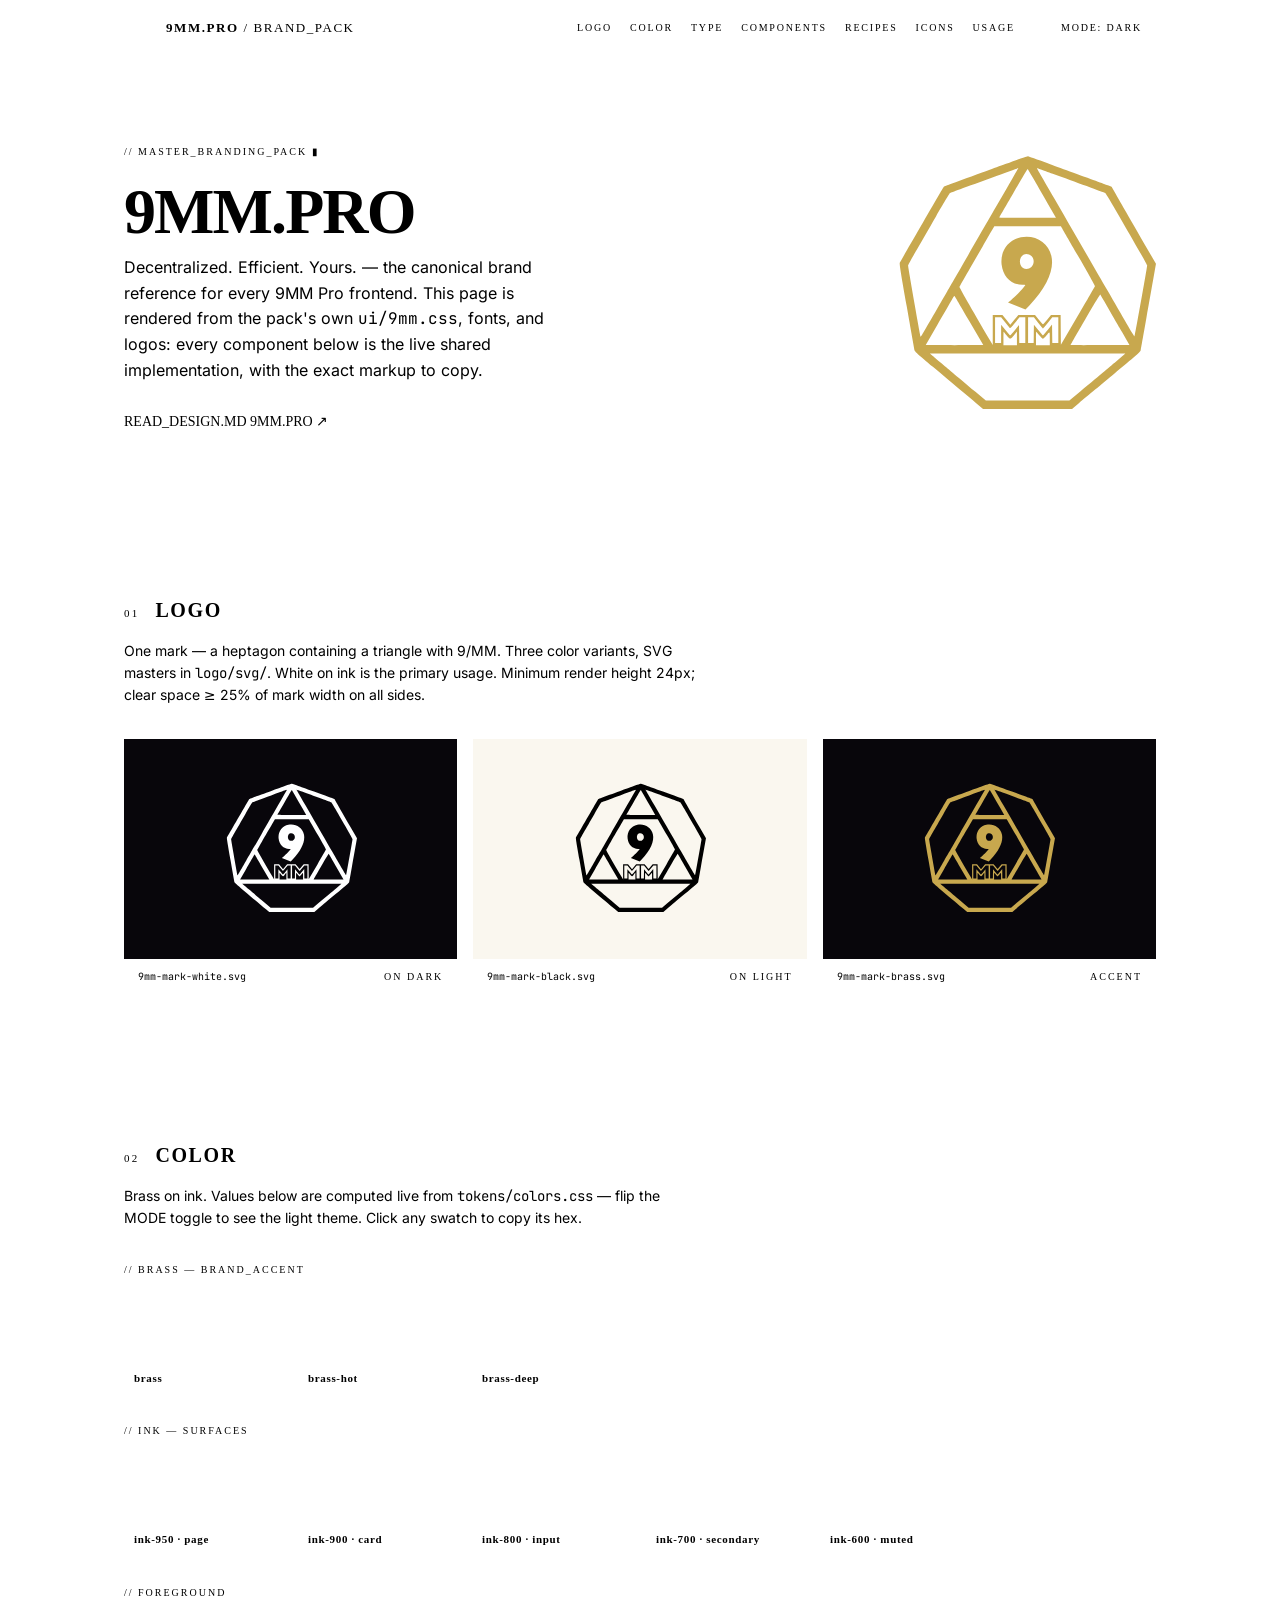
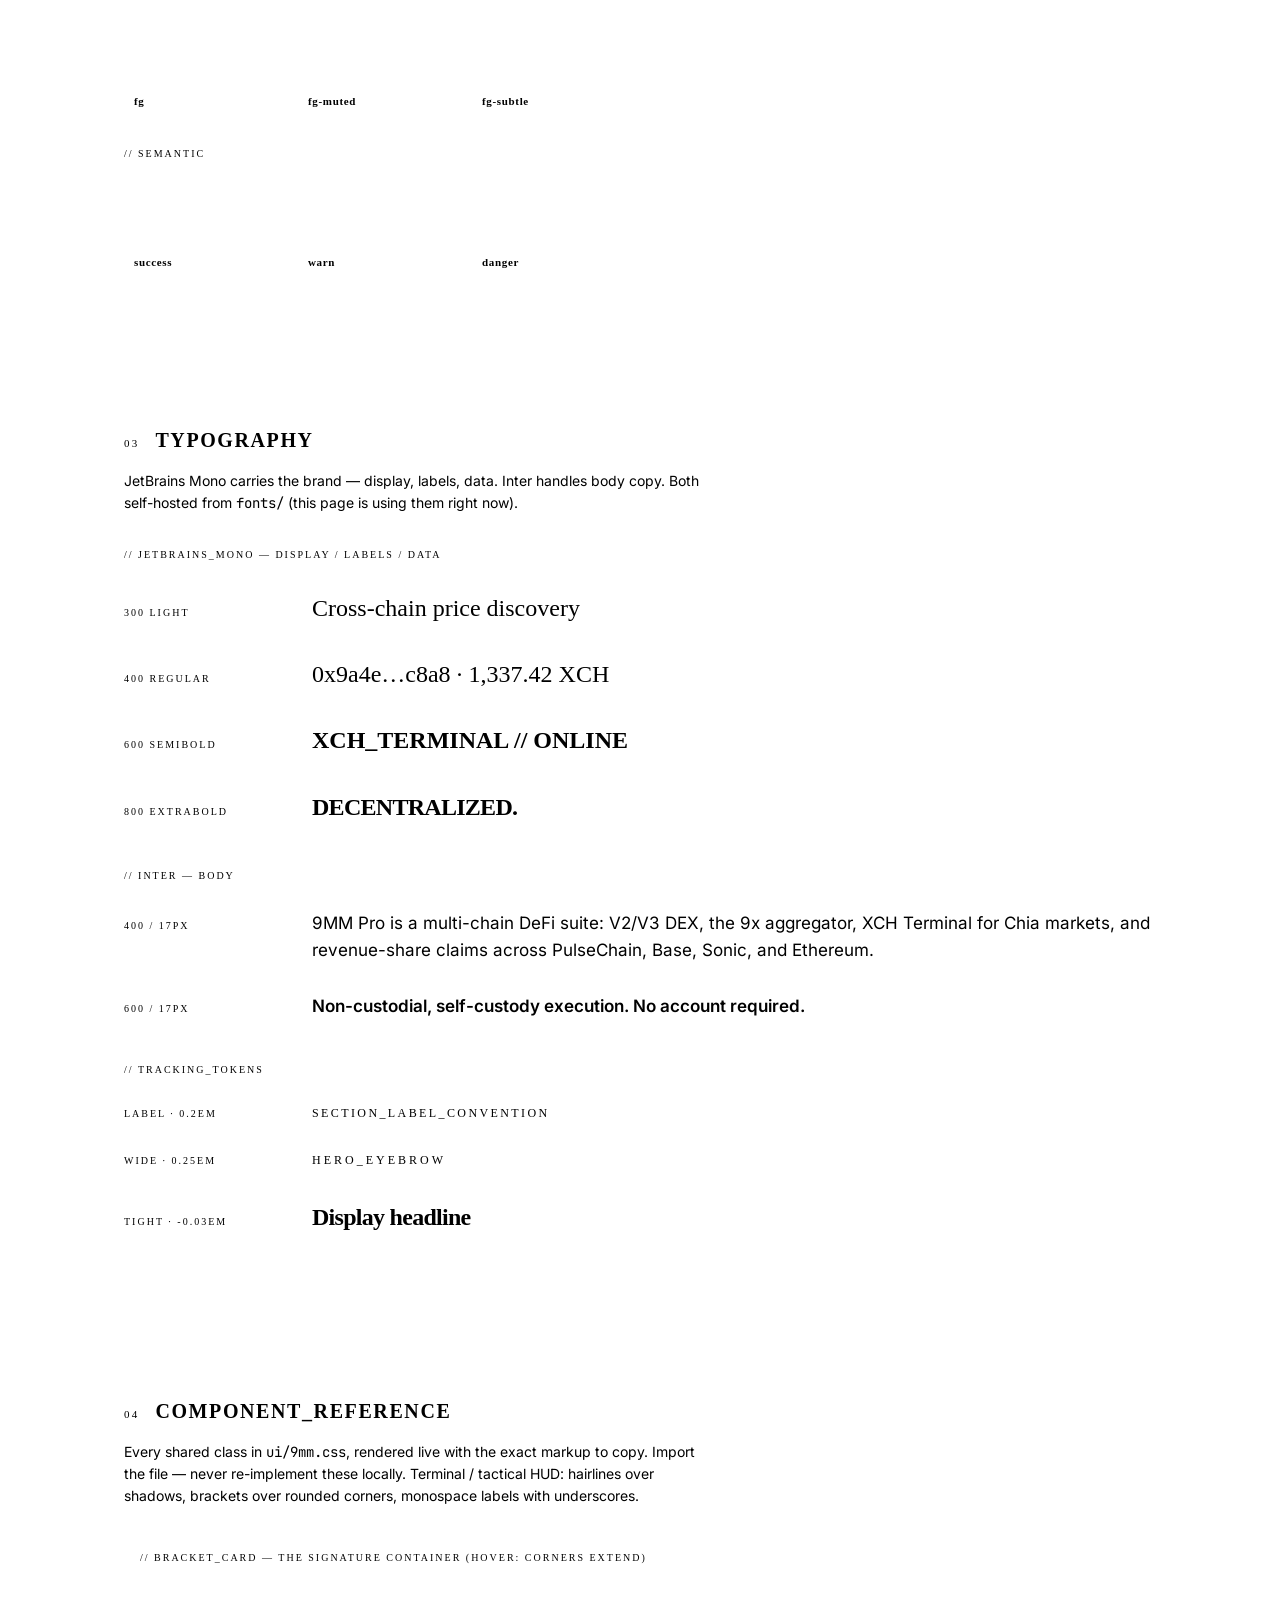
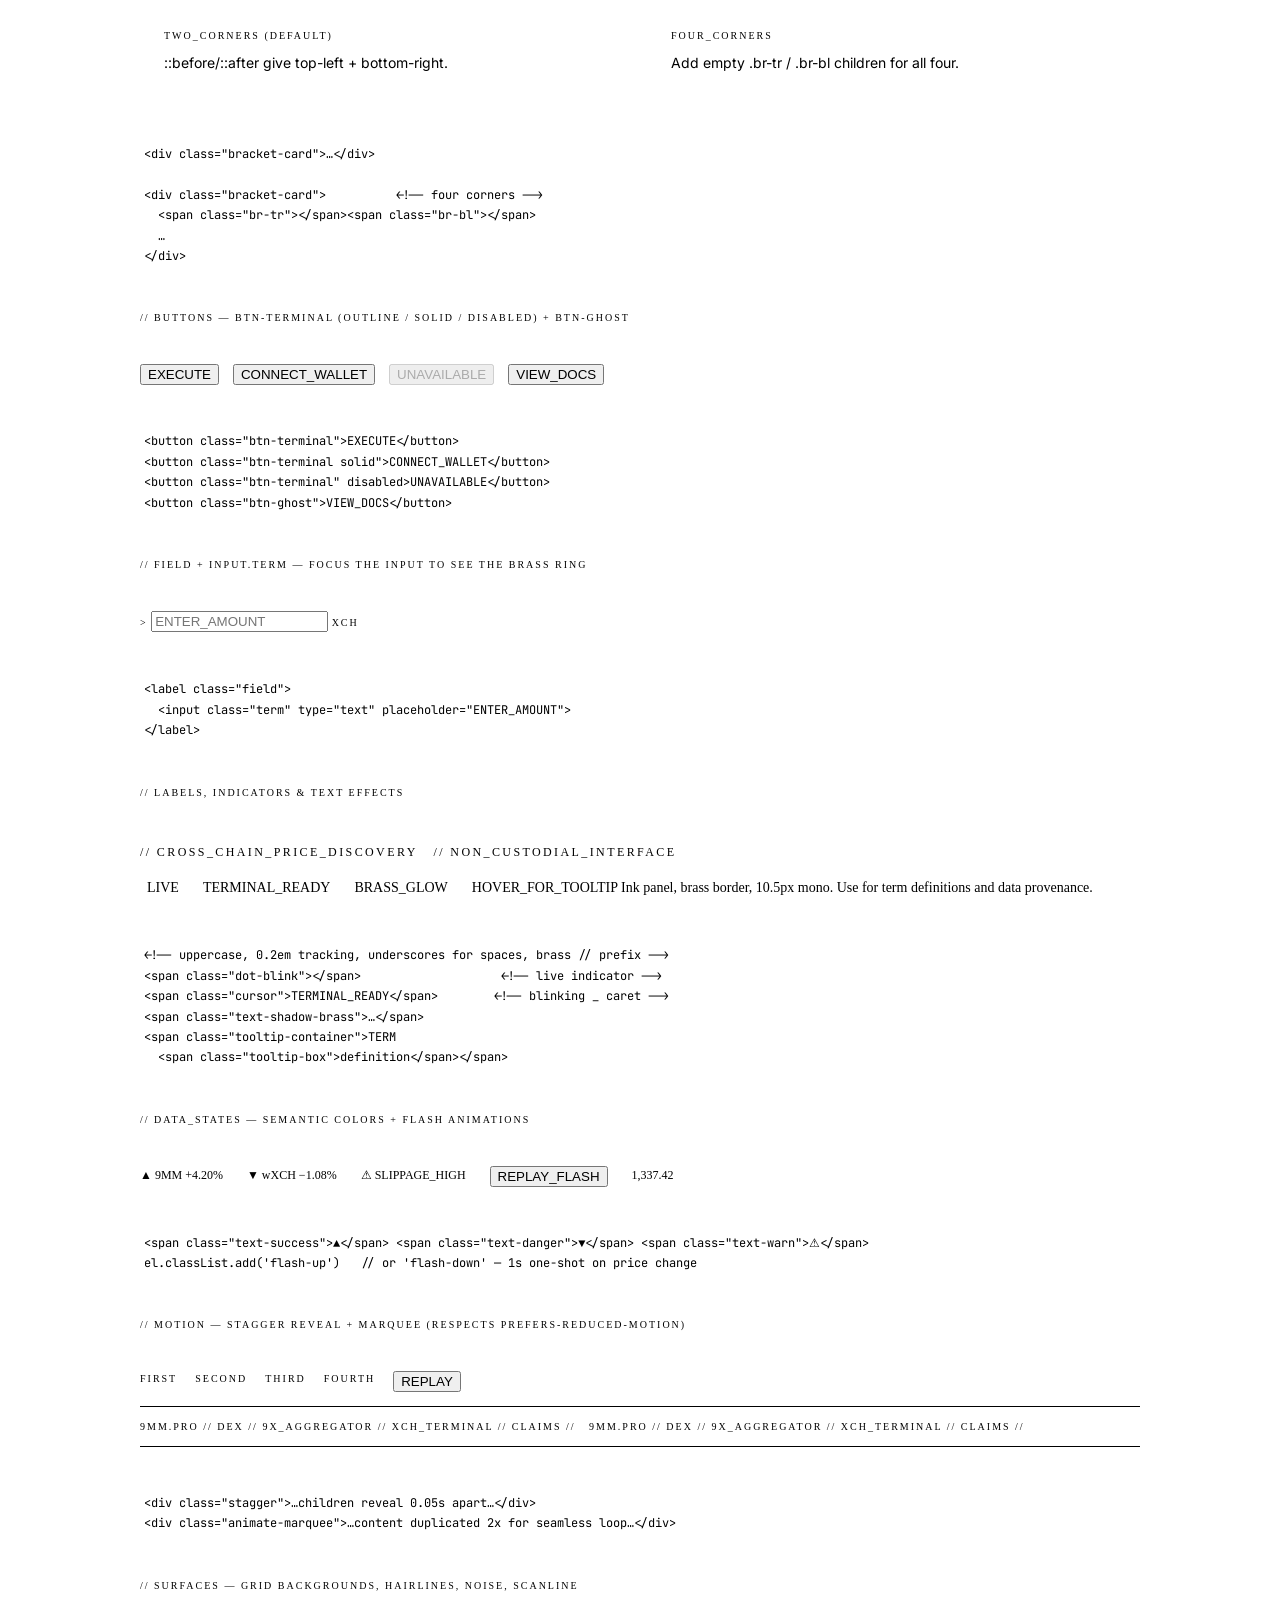
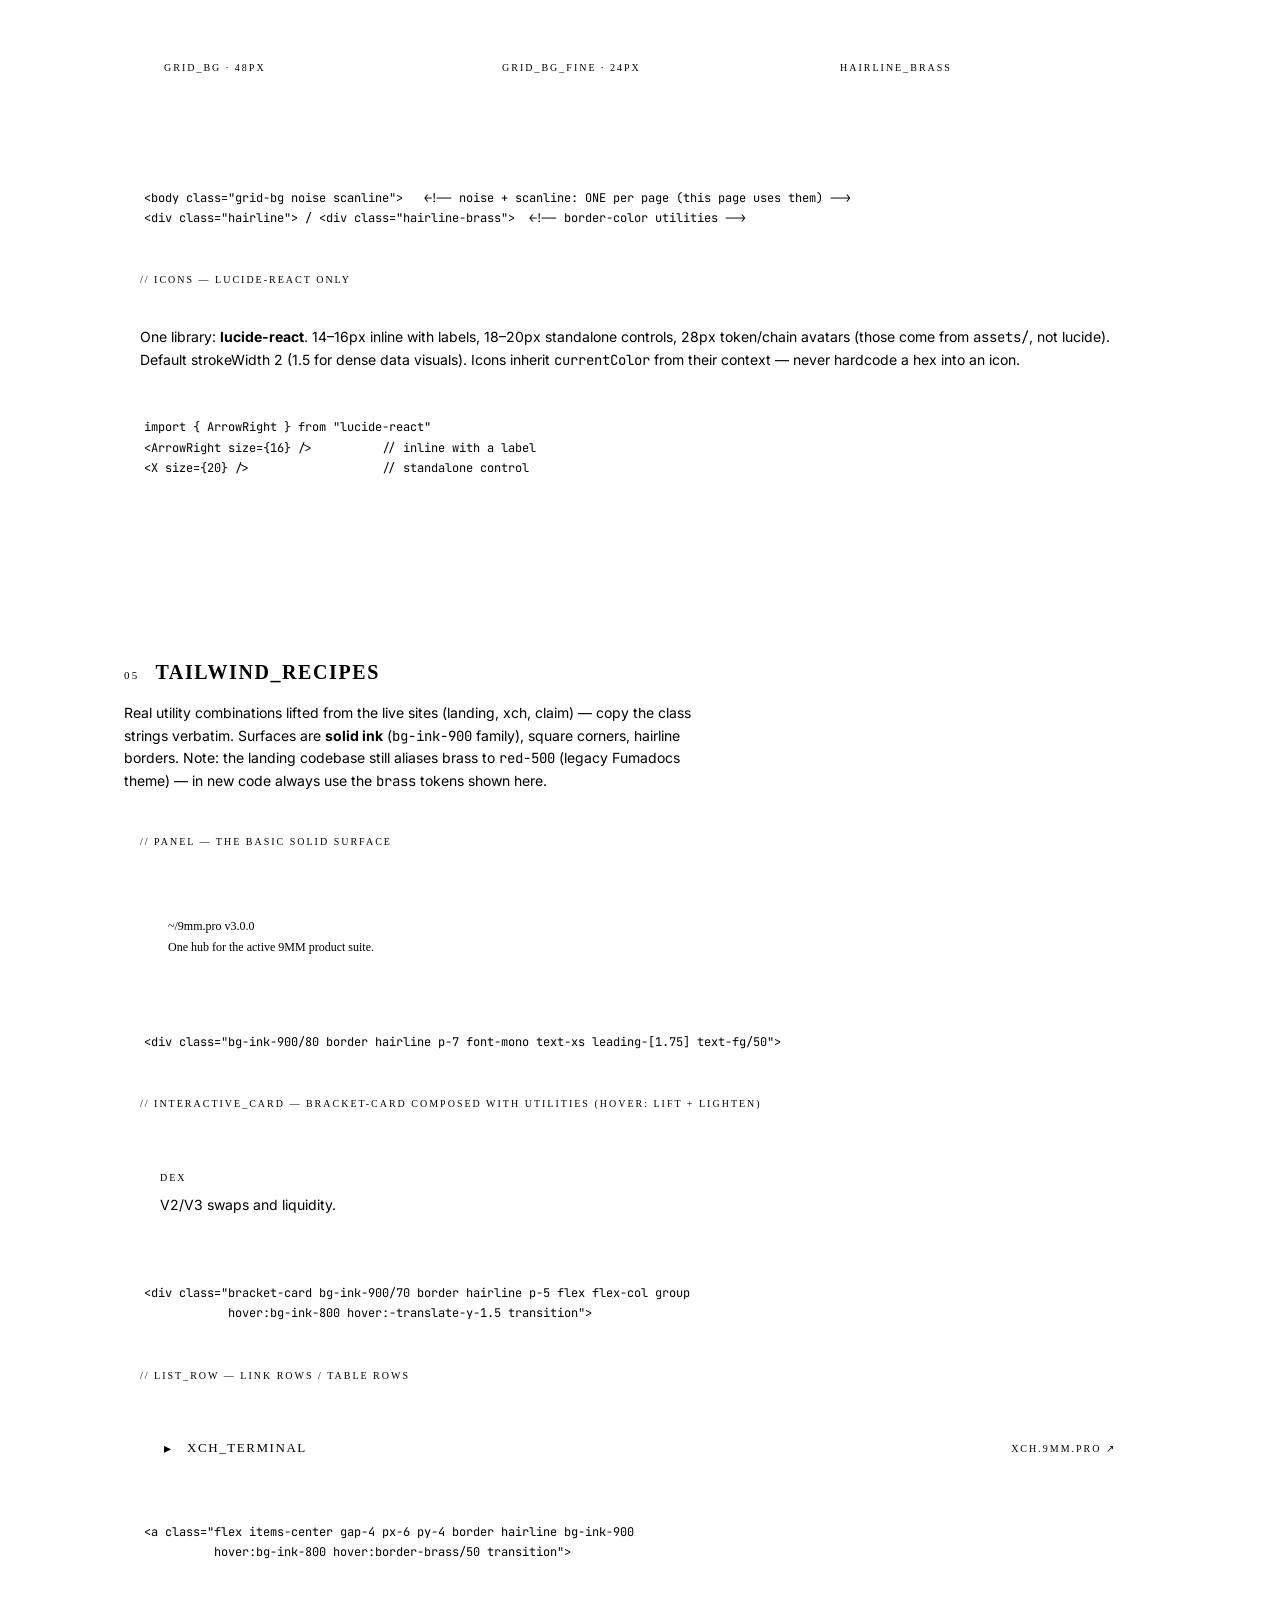
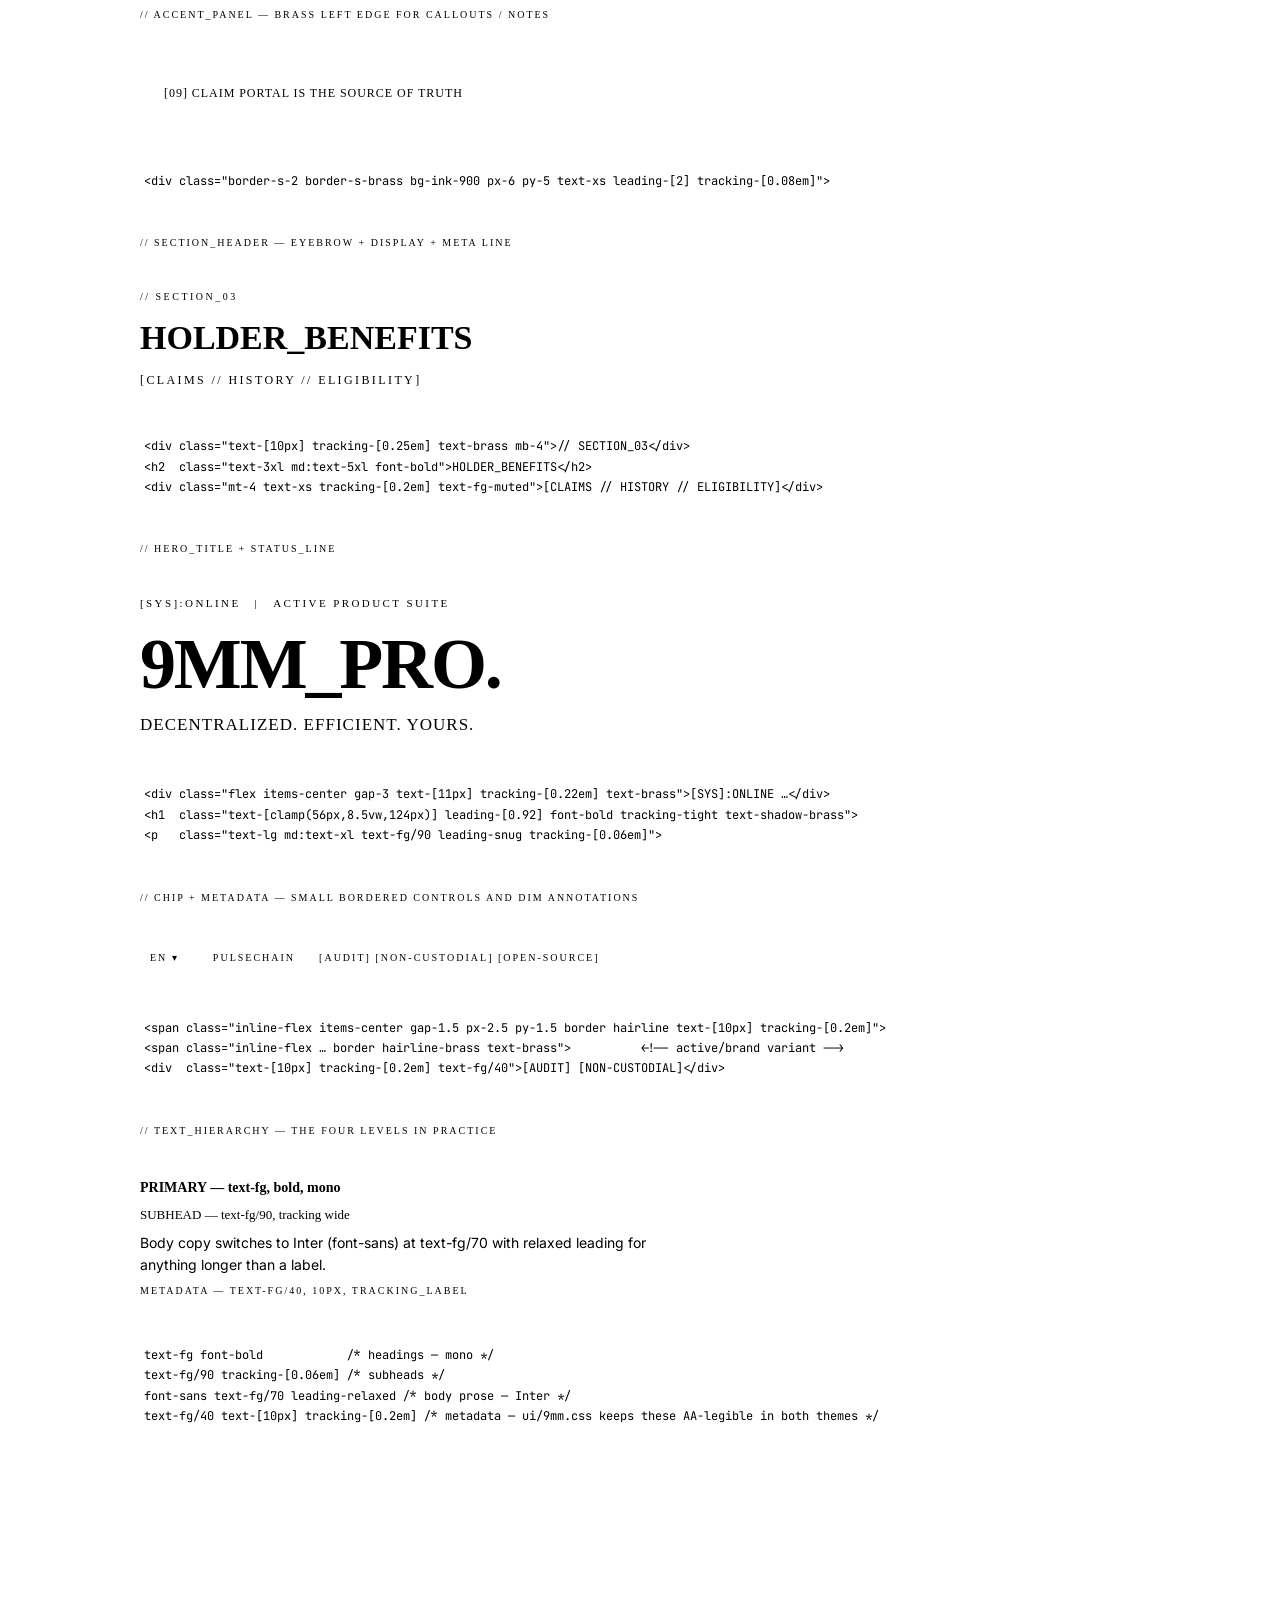
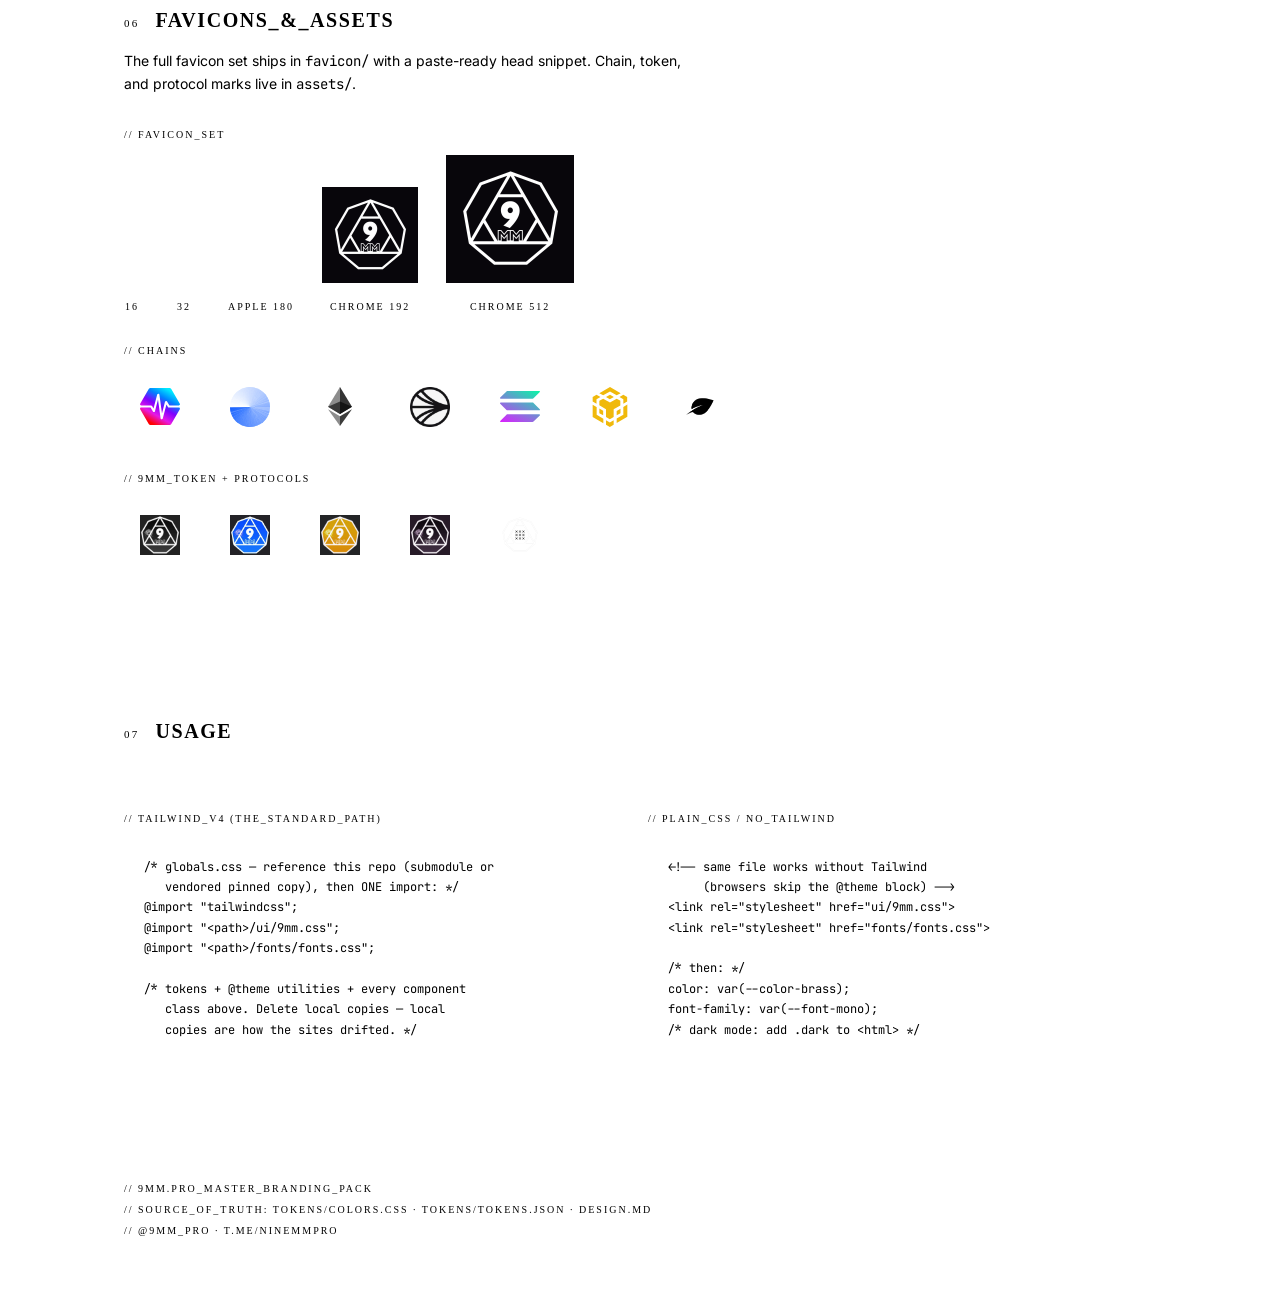
==== index.html @ 133cb522 "Expand showcase into full component + Tailwind recipe reference index.html now imports ui/9mm.css (n" ====
<!DOCTYPE html>
<html lang="en" class="dark">
<head>
<meta charset="UTF-8">
<meta name="viewport" content="width=device-width, initial-scale=1.0">
<title>9MM.PRO — Brand Pack</title>
<link rel="icon" type="image/png" sizes="32x32" href="favicon/favicon-32x32.png">
<link rel="stylesheet" href="fonts/fonts.css">
<link rel="stylesheet" href="ui/9mm.css">
<style>
  /* ── page chrome only — all brand components (.bracket-card, .btn-terminal,
       .grid-bg, .scanline, .noise, .stagger, …) come from ui/9mm.css ── */
  * { box-sizing: border-box; }
  html { scroll-behavior: smooth; }
  body { margin: 0; font-size: 14px; line-height: 1.6; }

  a { color: var(--color-brass); text-decoration: none; }
  a:hover { color: var(--color-brass-hot); }
  code, pre { font-family: var(--font-mono); }

  .wrap { max-width: 1080px; margin: 0 auto; padding: 0 24px; }

  /* labels */
  .label {
    font-size: 10px; letter-spacing: .2em; text-transform: uppercase;
    color: var(--color-fg-subtle);
  }
  .label .tick { color: var(--color-brass); }

  /* ── header ── */
  header {
    position: sticky; top: 0; z-index: 40;
    background: rgb(var(--ink-950-rgb) / .85); backdrop-filter: blur(8px);
    border-bottom: 1px solid var(--hairline);
  }
  header .wrap { display: flex; align-items: center; gap: 14px; height: 56px; }
  header img { height: 28px; width: 28px; }
  .lockup { font-weight: 700; font-size: 13px; letter-spacing: .12em; }
  .lockup .dot { color: var(--color-brass); }
  .lockup .sub { color: var(--color-fg-subtle); font-weight: 400; }
  header nav { margin-left: auto; display: flex; gap: 18px; }
  header nav a { font-size: 10px; letter-spacing: .18em; color: var(--color-fg-muted); }
  header nav a:hover { color: var(--color-brass); }
  @media (max-width: 760px) { header nav { display: none; } }

  /* theme toggle */
  .toggle {
    margin-left: 18px; cursor: pointer; user-select: none;
    font: inherit; font-size: 10px; letter-spacing: .18em; text-transform: uppercase;
    color: var(--color-brass); background: transparent;
    border: 1px solid var(--hairline-brass); padding: 7px 14px;
    transition: all .2s;
  }
  .toggle:hover { box-shadow: var(--shadow-brand); color: var(--color-brass-hot); }

  /* ── hero ── */
  .hero { position: relative; overflow: hidden; border-bottom: 1px solid var(--hairline); }
  .hero .wrap {
    display: grid; grid-template-columns: 1fr auto; align-items: center; gap: 40px;
    padding-top: 88px; padding-bottom: 88px;
  }
  @media (max-width: 760px) { .hero .wrap { grid-template-columns: 1fr; } .hero-mark { order: -1; } }
  .hero h1 {
    margin: 18px 0 10px; font-size: clamp(36px, 6vw, 64px); font-weight: 800;
    letter-spacing: -0.03em; line-height: 1.05;
  }
  .hero h1 .dot { color: var(--color-brass); }
  .tagline { font-family: var(--font-sans); font-size: 16px; color: var(--color-fg-muted); max-width: 46ch; margin: 0 0 28px; }
  .hero-mark img { width: clamp(160px, 22vw, 260px); filter: drop-shadow(0 0 40px rgb(var(--brass-rgb) / .25)); }

  /* ── sections ── */
  section { padding: 72px 0; border-bottom: 1px solid var(--hairline); }
  .sec-head { display: flex; align-items: baseline; gap: 16px; margin-bottom: 36px; }
  .sec-head h2 { margin: 0; font-size: 20px; font-weight: 700; letter-spacing: .08em; }
  .sec-head .idx { color: var(--color-brass); font-size: 11px; letter-spacing: .2em; }
  .sec-note { font-family: var(--font-sans); color: var(--color-fg-muted); max-width: 64ch; margin: -22px 0 32px; }

  /* page-level card framing for demo tiles (the brackets themselves come
     from ui/9mm.css .bracket-card). Solid ink-900 surface = current site style. */
  .demo-card { padding: 24px; border: 1px solid var(--hairline); background: rgb(var(--ink-900-rgb) / 0.8); }

  /* ── logo section ── */
  .logo-grid { display: grid; grid-template-columns: repeat(3, 1fr); gap: 16px; }
  @media (max-width: 760px) { .logo-grid { grid-template-columns: 1fr; } }
  .logo-tile { display: flex; flex-direction: column; gap: 0; border: 1px solid var(--hairline); }
  .logo-tile .stage { display: grid; place-items: center; height: 220px; }
  .logo-tile img { height: 132px; }
  .logo-tile .meta { border-top: 1px solid var(--hairline); padding: 10px 14px; display: flex; justify-content: space-between; gap: 8px; }
  .logo-tile .meta code { font-size: 10px; color: var(--color-fg-muted); }
  .stage.on-ink { background: #08060b; }
  .stage.on-paper { background: #faf7ef; }

  /* ── color swatches ── */
  .pal-label { margin: 28px 0 12px; }
  .swatches { display: grid; grid-template-columns: repeat(auto-fill, minmax(150px, 1fr)); gap: 12px; }
  .swatch { border: 1px solid var(--hairline); cursor: pointer; transition: border-color .2s; }
  .swatch:hover { border-color: var(--hairline-brass); }
  .swatch .chip { height: 72px; border-bottom: 1px solid var(--hairline); }
  .swatch .info { padding: 8px 10px; }
  .swatch .nm { font-size: 11px; font-weight: 600; letter-spacing: .06em; }
  .swatch .hx { font-size: 10px; color: var(--color-fg-subtle); letter-spacing: .06em; }
  .swatch.copied .hx { color: var(--color-success); }

  /* ── typography ── */
  .type-row { display: grid; grid-template-columns: 170px 1fr; gap: 18px; align-items: baseline; padding: 14px 0; border-bottom: 1px solid var(--hairline); }
  .type-row:last-child { border-bottom: 0; }
  @media (max-width: 600px) { .type-row { grid-template-columns: 1fr; gap: 4px; } }
  .spec-mono { font-size: 24px; }
  .spec-sans { font-family: var(--font-sans); font-size: 17px; }

  /* ── design language demos ── */
  .demo-grid { display: grid; grid-template-columns: repeat(auto-fit, minmax(280px, 1fr)); gap: 16px; }
  .ticker { font-size: 12px; display: flex; gap: 24px; flex-wrap: wrap; }
  .up { color: var(--color-success); } .down { color: var(--color-danger); } .wn { color: var(--color-warn); }
  /* per-component example block: live demo + the markup to copy */
  .ex { border: 1px solid var(--hairline); margin-bottom: 16px; }
  .ex .ex-head { display: flex; justify-content: space-between; gap: 12px; padding: 10px 16px; border-bottom: 1px solid var(--hairline); }
  .ex .ex-demo { padding: 28px 16px; display: flex; flex-wrap: wrap; align-items: center; gap: 14px; }
  .ex pre { border: 0; border-top: 1px solid var(--hairline); }
  .marquee-clip { overflow: hidden; white-space: nowrap; width: 100%; }
  .marquee-clip > div { display: inline-block; }

  /* ── favicon / assets ── */
  .icon-row { display: flex; align-items: flex-end; gap: 28px; flex-wrap: wrap; }
  .icon-cell { text-align: center; }
  .icon-cell .label { display: block; margin-top: 8px; }
  .asset-row { display: flex; gap: 18px; flex-wrap: wrap; align-items: center; }
  .asset-cell { display: grid; place-items: center; width: 72px; height: 72px; border: 1px solid var(--hairline); }
  .asset-cell img { max-width: 40px; max-height: 40px; }

  /* ── code blocks ── */
  pre {
    margin: 0; padding: 18px 20px; overflow-x: auto; font-size: 12px; line-height: 1.7;
    background: var(--color-ink-900); border: 1px solid var(--hairline);
  }
  pre .c { color: var(--color-fg-subtle); } pre .k { color: var(--color-brass); }

  footer { padding: 48px 0 64px; }
  footer .label { line-height: 2.1; }
</style>
</head>
<body class="grid-bg noise scanline">

<header>
  <div class="wrap">
    <img src="logo/svg/9mm-mark-white.svg" alt="" class="mark-themed">
    <div class="lockup">9MM<span class="dot">.</span>PRO <span class="sub">/ BRAND_PACK</span></div>
    <nav>
      <a href="#logo">LOGO</a>
      <a href="#color">COLOR</a>
      <a href="#type">TYPE</a>
      <a href="#lang">COMPONENTS</a>
      <a href="#recipes">RECIPES</a>
      <a href="#icons">ICONS</a>
      <a href="#usage">USAGE</a>
    </nav>
    <button class="toggle" id="themeToggle" type="button">MODE: DARK</button>
  </div>
</header>

<div class="hero">
  <div class="wrap">
    <div class="stagger">
      <div class="label"><span class="tick">//</span> MASTER_BRANDING_PACK <span class="animate-blink" style="color:var(--color-brass)">▮</span></div>
      <h1>9MM<span class="dot">.</span>PRO</h1>
      <p class="tagline">Decentralized. Efficient. Yours. — the canonical brand reference
      for every 9MM Pro frontend. This page is rendered from the pack's own
      <code>ui/9mm.css</code>, fonts, and logos: every component below is the live shared
      implementation, with the exact markup to copy.</p>
      <div>
        <a class="btn-terminal" href="DESIGN.md">READ_DESIGN.MD</a>
        <a class="btn-ghost" href="https://9mm.pro">9MM.PRO ↗</a>
      </div>
    </div>
    <div class="hero-mark">
      <img src="logo/svg/9mm-mark-brass.svg" alt="9MM mark">
    </div>
  </div>
</div>

<section id="logo">
  <div class="wrap">
    <div class="sec-head"><span class="idx">01</span><h2>LOGO</h2></div>
    <p class="sec-note">One mark — a heptagon containing a triangle with 9/MM. Three color variants,
    SVG masters in <code>logo/svg/</code>. White on ink is the primary usage. Minimum render height 24px;
    clear space ≥ 25% of mark width on all sides.</p>
    <div class="logo-grid">
      <div class="logo-tile">
        <div class="stage on-ink"><img src="logo/svg/9mm-mark-white.svg" alt="white mark on ink"></div>
        <div class="meta"><code>9mm-mark-white.svg</code><span class="label">ON DARK</span></div>
      </div>
      <div class="logo-tile">
        <div class="stage on-paper"><img src="logo/svg/9mm-mark-black.svg" alt="black mark on parchment"></div>
        <div class="meta"><code>9mm-mark-black.svg</code><span class="label">ON LIGHT</span></div>
      </div>
      <div class="logo-tile">
        <div class="stage on-ink"><img src="logo/svg/9mm-mark-brass.svg" alt="brass mark on ink"></div>
        <div class="meta"><code>9mm-mark-brass.svg</code><span class="label">ACCENT</span></div>
      </div>
    </div>
  </div>
</section>

<section id="color">
  <div class="wrap">
    <div class="sec-head"><span class="idx">02</span><h2>COLOR</h2></div>
    <p class="sec-note">Brass on ink. Values below are computed live from <code>tokens/colors.css</code> —
    flip the MODE toggle to see the light theme. Click any swatch to copy its hex.</p>

    <div class="label pal-label"><span class="tick">//</span> BRASS — BRAND_ACCENT</div>
    <div class="swatches">
      <div class="swatch" data-rgb="--brass-rgb"><div class="chip" style="background:var(--color-brass)"></div><div class="info"><div class="nm">brass</div><div class="hx"></div></div></div>
      <div class="swatch" data-rgb="--brass-hot-rgb"><div class="chip" style="background:var(--color-brass-hot)"></div><div class="info"><div class="nm">brass-hot</div><div class="hx"></div></div></div>
      <div class="swatch" data-rgb="--brass-deep-rgb"><div class="chip" style="background:var(--color-brass-deep)"></div><div class="info"><div class="nm">brass-deep</div><div class="hx"></div></div></div>
    </div>

    <div class="label pal-label"><span class="tick">//</span> INK — SURFACES</div>
    <div class="swatches">
      <div class="swatch" data-rgb="--ink-950-rgb"><div class="chip" style="background:var(--color-ink-950)"></div><div class="info"><div class="nm">ink-950 · page</div><div class="hx"></div></div></div>
      <div class="swatch" data-rgb="--ink-900-rgb"><div class="chip" style="background:var(--color-ink-900)"></div><div class="info"><div class="nm">ink-900 · card</div><div class="hx"></div></div></div>
      <div class="swatch" data-rgb="--ink-800-rgb"><div class="chip" style="background:var(--color-ink-800)"></div><div class="info"><div class="nm">ink-800 · input</div><div class="hx"></div></div></div>
      <div class="swatch" data-rgb="--ink-700-rgb"><div class="chip" style="background:var(--color-ink-700)"></div><div class="info"><div class="nm">ink-700 · secondary</div><div class="hx"></div></div></div>
      <div class="swatch" data-rgb="--ink-600-rgb"><div class="chip" style="background:var(--color-ink-600)"></div><div class="info"><div class="nm">ink-600 · muted</div><div class="hx"></div></div></div>
    </div>

    <div class="label pal-label"><span class="tick">//</span> FOREGROUND</div>
    <div class="swatches">
      <div class="swatch" data-rgb="--fg-rgb"><div class="chip" style="background:var(--color-fg)"></div><div class="info"><div class="nm">fg</div><div class="hx"></div></div></div>
      <div class="swatch" data-rgb="--fg-muted-rgb"><div class="chip" style="background:var(--color-fg-muted)"></div><div class="info"><div class="nm">fg-muted</div><div class="hx"></div></div></div>
      <div class="swatch" data-rgb="--fg-subtle-rgb"><div class="chip" style="background:var(--color-fg-subtle)"></div><div class="info"><div class="nm">fg-subtle</div><div class="hx"></div></div></div>
    </div>

    <div class="label pal-label"><span class="tick">//</span> SEMANTIC</div>
    <div class="swatches">
      <div class="swatch" data-rgb="--success-rgb"><div class="chip" style="background:var(--color-success)"></div><div class="info"><div class="nm">success</div><div class="hx"></div></div></div>
      <div class="swatch" data-rgb="--warn-rgb"><div class="chip" style="background:var(--color-warn)"></div><div class="info"><div class="nm">warn</div><div class="hx"></div></div></div>
      <div class="swatch" data-rgb="--danger-rgb"><div class="chip" style="background:var(--color-danger)"></div><div class="info"><div class="nm">danger</div><div class="hx"></div></div></div>
    </div>
  </div>
</section>

<section id="type">
  <div class="wrap">
    <div class="sec-head"><span class="idx">03</span><h2>TYPOGRAPHY</h2></div>
    <p class="sec-note">JetBrains Mono carries the brand — display, labels, data. Inter handles body copy.
    Both self-hosted from <code>fonts/</code> (this page is using them right now).</p>

    <div class="label pal-label"><span class="tick">//</span> JETBRAINS_MONO — DISPLAY / LABELS / DATA</div>
    <div>
      <div class="type-row"><span class="label">300 LIGHT</span><span class="spec-mono" style="font-weight:300">Cross-chain price discovery</span></div>
      <div class="type-row"><span class="label">400 REGULAR</span><span class="spec-mono" style="font-weight:400">0x9a4e…c8a8 · 1,337.42 XCH</span></div>
      <div class="type-row"><span class="label">600 SEMIBOLD</span><span class="spec-mono" style="font-weight:600">XCH_TERMINAL // ONLINE</span></div>
      <div class="type-row"><span class="label">800 EXTRABOLD</span><span class="spec-mono" style="font-weight:800; letter-spacing:-0.03em">DECENTRALIZED.</span></div>
    </div>

    <div class="label pal-label"><span class="tick">//</span> INTER — BODY</div>
    <div>
      <div class="type-row"><span class="label">400 / 17PX</span><span class="spec-sans">9MM Pro is a multi-chain DeFi suite: V2/V3 DEX, the 9x aggregator, XCH Terminal for Chia markets, and revenue-share claims across PulseChain, Base, Sonic, and Ethereum.</span></div>
      <div class="type-row"><span class="label">600 / 17PX</span><span class="spec-sans" style="font-weight:600">Non-custodial, self-custody execution. No account required.</span></div>
    </div>

    <div class="label pal-label"><span class="tick">//</span> TRACKING_TOKENS</div>
    <div>
      <div class="type-row"><span class="label">LABEL · 0.2EM</span><span style="letter-spacing:.2em; font-size:12px">SECTION_LABEL_CONVENTION</span></div>
      <div class="type-row"><span class="label">WIDE · 0.25EM</span><span style="letter-spacing:.25em; font-size:12px; color:var(--color-brass)">HERO_EYEBROW</span></div>
      <div class="type-row"><span class="label">TIGHT · -0.03EM</span><span style="letter-spacing:-0.03em; font-size:24px; font-weight:800">Display headline</span></div>
    </div>
  </div>
</section>

<section id="lang">
  <div class="wrap">
    <div class="sec-head"><span class="idx">04</span><h2>COMPONENT_REFERENCE</h2></div>
    <p class="sec-note">Every shared class in <code>ui/9mm.css</code>, rendered live with the exact
    markup to copy. Import the file — never re-implement these locally. Terminal / tactical HUD:
    hairlines over shadows, brackets over rounded corners, monospace labels with underscores.</p>

    <div class="ex">
      <div class="ex-head"><span class="label"><span class="tick">//</span> BRACKET_CARD — the signature container (hover: corners extend)</span></div>
      <div class="ex-demo">
        <div class="bracket-card demo-card" style="flex:1; min-width:240px">
          <div class="label" style="margin-bottom:8px">TWO_CORNERS (DEFAULT)</div>
          <p style="font-family:var(--font-sans); color:var(--color-fg-muted); margin:0">::before/::after give top-left + bottom-right.</p>
        </div>
        <div class="bracket-card demo-card" style="flex:1; min-width:240px">
          <span class="br-tr"></span><span class="br-bl"></span>
          <div class="label" style="margin-bottom:8px">FOUR_CORNERS</div>
          <p style="font-family:var(--font-sans); color:var(--color-fg-muted); margin:0">Add empty .br-tr / .br-bl children for all four.</p>
        </div>
      </div>
<pre>&lt;div class="<span class="k">bracket-card</span>"&gt;…&lt;/div&gt;

&lt;div class="<span class="k">bracket-card</span>"&gt;          <span class="c">&lt;!-- four corners --&gt;</span>
  &lt;span class="<span class="k">br-tr</span>"&gt;&lt;/span&gt;&lt;span class="<span class="k">br-bl</span>"&gt;&lt;/span&gt;
  …
&lt;/div&gt;</pre>
    </div>

    <div class="ex">
      <div class="ex-head"><span class="label"><span class="tick">//</span> BUTTONS — btn-terminal (outline / solid / disabled) + btn-ghost</span></div>
      <div class="ex-demo">
        <button class="btn-terminal" type="button">EXECUTE</button>
        <button class="btn-terminal solid" type="button">CONNECT_WALLET</button>
        <button class="btn-terminal" type="button" disabled>UNAVAILABLE</button>
        <button class="btn-ghost" type="button">VIEW_DOCS</button>
      </div>
<pre>&lt;button class="<span class="k">btn-terminal</span>"&gt;EXECUTE&lt;/button&gt;
&lt;button class="<span class="k">btn-terminal solid</span>"&gt;CONNECT_WALLET&lt;/button&gt;
&lt;button class="<span class="k">btn-terminal</span>" disabled&gt;UNAVAILABLE&lt;/button&gt;
&lt;button class="<span class="k">btn-ghost</span>"&gt;VIEW_DOCS&lt;/button&gt;</pre>
    </div>

    <div class="ex">
      <div class="ex-head"><span class="label"><span class="tick">//</span> FIELD + INPUT.TERM — focus the input to see the brass ring</span></div>
      <div class="ex-demo">
        <label class="field" style="flex:1; min-width:260px">
          <span class="label" style="color:var(--color-brass)">&gt;</span>
          <input class="term" type="text" placeholder="ENTER_AMOUNT" style="flex:1">
          <span class="label">XCH</span>
        </label>
      </div>
<pre>&lt;label class="<span class="k">field</span>"&gt;
  &lt;input class="<span class="k">term</span>" type="text" placeholder="ENTER_AMOUNT"&gt;
&lt;/label&gt;</pre>
    </div>

    <div class="ex">
      <div class="ex-head"><span class="label"><span class="tick">//</span> LABELS, INDICATORS &amp; TEXT EFFECTS</span></div>
      <div class="ex-demo" style="display:block">
        <div style="font-size:12px; letter-spacing:.2em; line-height:2.2; color:var(--color-fg-muted)">
          <span style="color:var(--color-brass)">//</span> CROSS_CHAIN_PRICE_DISCOVERY &nbsp;
          <span style="color:var(--color-brass)">//</span> NON_CUSTODIAL_INTERFACE
        </div>
        <div style="display:flex; gap:24px; align-items:center; margin-top:12px; flex-wrap:wrap">
          <span><span class="dot-blink"></span>&nbsp; LIVE</span>
          <span class="cursor">TERMINAL_READY</span>
          <span class="text-shadow-brass" style="color:var(--color-brass)">BRASS_GLOW</span>
          <span class="tooltip-container" style="border-bottom:1px dashed var(--color-brass)">HOVER_FOR_TOOLTIP
            <span class="tooltip-box">Ink panel, brass border, 10.5px mono. Use for term definitions and data provenance.</span>
          </span>
        </div>
      </div>
<pre><span class="c">&lt;!-- uppercase, 0.2em tracking, underscores for spaces, brass // prefix --&gt;</span>
&lt;span class="<span class="k">dot-blink</span>"&gt;&lt;/span&gt;                    <span class="c">&lt;!-- live indicator --&gt;</span>
&lt;span class="<span class="k">cursor</span>"&gt;TERMINAL_READY&lt;/span&gt;        <span class="c">&lt;!-- blinking _ caret --&gt;</span>
&lt;span class="<span class="k">text-shadow-brass</span>"&gt;…&lt;/span&gt;
&lt;span class="<span class="k">tooltip-container</span>"&gt;TERM
  &lt;span class="<span class="k">tooltip-box</span>"&gt;definition&lt;/span&gt;&lt;/span&gt;</pre>
    </div>

    <div class="ex">
      <div class="ex-head"><span class="label"><span class="tick">//</span> DATA_STATES — semantic colors + flash animations</span></div>
      <div class="ex-demo">
        <div class="ticker">
          <span class="up">▲ 9MM +4.20%</span>
          <span class="down">▼ wXCH −1.08%</span>
          <span class="wn">⚠ SLIPPAGE_HIGH</span>
          <button class="btn-ghost" type="button" id="flashDemo">REPLAY_FLASH</button>
          <span id="flashTarget" style="font-variant-numeric:tabular-nums">1,337.42</span>
        </div>
      </div>
<pre>&lt;span class="text-success"&gt;▲&lt;/span&gt; &lt;span class="text-danger"&gt;▼&lt;/span&gt; &lt;span class="text-warn"&gt;⚠&lt;/span&gt;
el.classList.add('<span class="k">flash-up</span>')   <span class="c">// or 'flash-down' — 1s one-shot on price change</span></pre>
    </div>

    <div class="ex">
      <div class="ex-head"><span class="label"><span class="tick">//</span> MOTION — stagger reveal + marquee (respects prefers-reduced-motion)</span></div>
      <div class="ex-demo" style="display:block">
        <div class="stagger" id="staggerDemo" style="display:flex; gap:18px; flex-wrap:wrap; margin-bottom:14px">
          <span class="label">FIRST</span><span class="label">SECOND</span><span class="label">THIRD</span><span class="label">FOURTH</span>
          <button class="btn-ghost" type="button" id="staggerReplay" style="animation:none; opacity:1">REPLAY</button>
        </div>
        <div class="marquee-clip hairline" style="border-top-width:1px; border-bottom-width:1px; border-top-style:solid; border-bottom-style:solid; padding:8px 0">
          <div class="animate-marquee label">9MM.PRO // DEX // 9X_AGGREGATOR // XCH_TERMINAL // CLAIMS // &nbsp; 9MM.PRO // DEX // 9X_AGGREGATOR // XCH_TERMINAL // CLAIMS // &nbsp;</div>
        </div>
      </div>
<pre>&lt;div class="<span class="k">stagger</span>"&gt;…children reveal 0.05s apart…&lt;/div&gt;
&lt;div class="<span class="k">animate-marquee</span>"&gt;…content duplicated 2x for seamless loop…&lt;/div&gt;</pre>
    </div>

    <div class="ex">
      <div class="ex-head"><span class="label"><span class="tick">//</span> SURFACES — grid backgrounds, hairlines, noise, scanline</span></div>
      <div class="ex-demo">
        <div class="grid-bg demo-card" style="flex:1; min-width:200px; height:110px"><span class="label">GRID_BG · 48PX</span></div>
        <div class="grid-bg-fine demo-card" style="flex:1; min-width:200px; height:110px"><span class="label">GRID_BG_FINE · 24PX</span></div>
        <div class="demo-card hairline-brass" style="flex:1; min-width:200px; height:110px"><span class="label">HAIRLINE_BRASS</span></div>
      </div>
<pre>&lt;body class="<span class="k">grid-bg noise scanline</span>"&gt;   <span class="c">&lt;!-- noise + scanline: ONE per page (this page uses them) --&gt;</span>
&lt;div class="<span class="k">hairline</span>"&gt; / &lt;div class="<span class="k">hairline-brass</span>"&gt;  <span class="c">&lt;!-- border-color utilities --&gt;</span></pre>
    </div>

    <div class="ex">
      <div class="ex-head"><span class="label"><span class="tick">//</span> ICONS — lucide-react only</span></div>
      <div class="ex-demo" style="display:block">
        <p style="font-family:var(--font-sans); color:var(--color-fg-muted); margin:0">
          One library: <strong style="color:var(--color-fg)">lucide-react</strong>. 14–16px inline with labels,
          18–20px standalone controls, 28px token/chain avatars (those come from <code>assets/</code>, not lucide).
          Default strokeWidth 2 (1.5 for dense data visuals). Icons inherit <code>currentColor</code> from their
          context — never hardcode a hex into an icon.</p>
      </div>
<pre>import { ArrowRight } from "<span class="k">lucide-react</span>"
&lt;ArrowRight <span class="k">size={16}</span> /&gt;          <span class="c">// inline with a label</span>
&lt;X <span class="k">size={20}</span> /&gt;                   <span class="c">// standalone control</span></pre>
    </div>
  </div>
</section>

<section id="recipes">
  <div class="wrap">
    <div class="sec-head"><span class="idx">05</span><h2>TAILWIND_RECIPES</h2></div>
    <p class="sec-note">Real utility combinations lifted from the live sites (landing, xch, claim) —
    copy the class strings verbatim. Surfaces are <strong style="color:var(--color-fg)">solid ink</strong>
    (<code>bg-ink-900</code> family), square corners, hairline borders.
    Note: the landing codebase still aliases brass to <code>red-500</code> (legacy Fumadocs theme) —
    in new code always use the <code>brass</code> tokens shown here.</p>

    <div class="ex">
      <div class="ex-head"><span class="label"><span class="tick">//</span> PANEL — the basic solid surface</span></div>
      <div class="ex-demo">
        <div style="flex:1; min-width:260px; background:rgb(var(--ink-900-rgb) / .8); border:1px solid var(--hairline); padding:28px; font-size:12px; line-height:1.75; color:rgb(var(--fg-rgb) / .5)">
          ~/9mm.pro v3.0.0<br>One hub for the active 9MM product suite.
        </div>
      </div>
<pre>&lt;div class="<span class="k">bg-ink-900/80 border hairline p-7</span> font-mono text-xs leading-[1.75] text-fg/50"&gt;</pre>
    </div>

    <div class="ex">
      <div class="ex-head"><span class="label"><span class="tick">//</span> INTERACTIVE_CARD — bracket-card composed with utilities (hover: lift + lighten)</span></div>
      <div class="ex-demo">
        <div class="bracket-card" style="flex:1; min-width:240px; background:rgb(var(--ink-900-rgb) / .7); border:1px solid var(--hairline); padding:20px; transition:background .2s, transform .2s"
             onmouseover="this.style.background='rgb(var(--ink-800-rgb))'; this.style.transform='translateY(-6px)'"
             onmouseout="this.style.background='rgb(var(--ink-900-rgb) / .7)'; this.style.transform='none'">
          <div class="label" style="color:var(--color-brass); margin-bottom:8px">DEX</div>
          <p style="font-family:var(--font-sans); color:var(--color-fg-muted); margin:0">V2/V3 swaps and liquidity.</p>
        </div>
      </div>
<pre>&lt;div class="<span class="k">bracket-card bg-ink-900/70 border hairline p-5</span> flex flex-col group
            <span class="k">hover:bg-ink-800 hover:-translate-y-1.5 transition</span>"&gt;</pre>
    </div>

    <div class="ex">
      <div class="ex-head"><span class="label"><span class="tick">//</span> LIST_ROW — link rows / table rows</span></div>
      <div class="ex-demo" style="display:block">
        <div style="display:flex; align-items:center; gap:16px; padding:16px 24px; border:1px solid var(--hairline); background:rgb(var(--ink-900-rgb)); cursor:pointer; transition:all .15s"
             onmouseover="this.style.background='rgb(var(--ink-800-rgb))'; this.style.borderColor='rgb(var(--brass-rgb) / .5)'"
             onmouseout="this.style.background='rgb(var(--ink-900-rgb))'; this.style.borderColor='var(--hairline)'">
          <span style="color:var(--color-brass)">▸</span>
          <span style="font-size:13px; letter-spacing:.12em">XCH_TERMINAL</span>
          <span class="label" style="margin-left:auto">xch.9mm.pro ↗</span>
        </div>
      </div>
<pre>&lt;a class="flex items-center gap-4 px-6 py-4 <span class="k">border hairline bg-ink-900
          hover:bg-ink-800 hover:border-brass/50 transition</span>"&gt;</pre>
    </div>

    <div class="ex">
      <div class="ex-head"><span class="label"><span class="tick">//</span> ACCENT_PANEL — brass left edge for callouts / notes</span></div>
      <div class="ex-demo">
        <div style="flex:1; min-width:260px; border-left:2px solid var(--color-brass); background:rgb(var(--ink-900-rgb)); padding:20px 24px; font-size:12px; line-height:2; letter-spacing:.08em">
          [09] CLAIM PORTAL IS THE SOURCE OF TRUTH
        </div>
      </div>
<pre>&lt;div class="<span class="k">border-s-2 border-s-brass bg-ink-900</span> px-6 py-5 text-xs leading-[2] tracking-[0.08em]"&gt;</pre>
    </div>

    <div class="ex">
      <div class="ex-head"><span class="label"><span class="tick">//</span> SECTION_HEADER — eyebrow + display + meta line</span></div>
      <div class="ex-demo" style="display:block">
        <div style="font-size:10px; letter-spacing:.25em; color:var(--color-brass); margin-bottom:16px">// SECTION_03</div>
        <div style="font-size:34px; font-weight:700; line-height:1">HOLDER_BENEFITS</div>
        <div style="margin-top:16px; font-size:12px; letter-spacing:.2em; color:var(--color-fg-muted)">[CLAIMS // HISTORY // ELIGIBILITY]</div>
      </div>
<pre>&lt;div class="<span class="k">text-[10px] tracking-[0.25em] text-brass</span> mb-4"&gt;// SECTION_03&lt;/div&gt;
&lt;h2  class="<span class="k">text-3xl md:text-5xl font-bold</span>"&gt;HOLDER_BENEFITS&lt;/h2&gt;
&lt;div class="mt-4 <span class="k">text-xs tracking-[0.2em] text-fg-muted</span>"&gt;[CLAIMS // HISTORY // ELIGIBILITY]&lt;/div&gt;</pre>
    </div>

    <div class="ex">
      <div class="ex-head"><span class="label"><span class="tick">//</span> HERO_TITLE + STATUS_LINE</span></div>
      <div class="ex-demo" style="display:block">
        <div style="display:flex; gap:14px; font-size:11px; letter-spacing:.22em; color:var(--color-brass); margin-bottom:18px; flex-wrap:wrap">
          <span>[SYS]:ONLINE</span><span style="color:var(--color-fg-subtle)">|</span><span>ACTIVE PRODUCT SUITE</span>
        </div>
        <div class="text-shadow-brass" style="font-size:clamp(40px,6vw,72px); line-height:.92; font-weight:700; letter-spacing:-.03em">9MM_PRO.</div>
        <div style="margin-top:14px; font-size:17px; letter-spacing:.06em; color:rgb(var(--fg-rgb) / .9)">DECENTRALIZED. EFFICIENT. YOURS.</div>
      </div>
<pre>&lt;div class="flex items-center gap-3 <span class="k">text-[11px] tracking-[0.22em] text-brass</span>"&gt;[SYS]:ONLINE …&lt;/div&gt;
&lt;h1  class="<span class="k">text-[clamp(56px,8.5vw,124px)] leading-[0.92] font-bold tracking-tight text-shadow-brass</span>"&gt;
&lt;p   class="<span class="k">text-lg md:text-xl text-fg/90 leading-snug tracking-[0.06em]</span>"&gt;</pre>
    </div>

    <div class="ex">
      <div class="ex-head"><span class="label"><span class="tick">//</span> CHIP + METADATA — small bordered controls and dim annotations</span></div>
      <div class="ex-demo">
        <span style="display:inline-flex; align-items:center; gap:6px; padding:6px 10px; border:1px solid var(--hairline); font-size:10px; letter-spacing:.2em">EN ▾</span>
        <span style="display:inline-flex; align-items:center; gap:6px; padding:6px 10px; border:1px solid var(--hairline-brass); color:var(--color-brass); font-size:10px; letter-spacing:.2em">PULSECHAIN</span>
        <span style="font-size:10px; letter-spacing:.2em; color:rgb(var(--fg-rgb) / .4)">[AUDIT] [NON-CUSTODIAL] [OPEN-SOURCE]</span>
      </div>
<pre>&lt;span class="inline-flex items-center gap-1.5 px-2.5 py-1.5 <span class="k">border hairline text-[10px] tracking-[0.2em]</span>"&gt;
&lt;span class="inline-flex … <span class="k">border hairline-brass text-brass</span>"&gt;          <span class="c">&lt;!-- active/brand variant --&gt;</span>
&lt;div  class="<span class="k">text-[10px] tracking-[0.2em] text-fg/40</span>"&gt;[AUDIT] [NON-CUSTODIAL]&lt;/div&gt;</pre>
    </div>

    <div class="ex">
      <div class="ex-head"><span class="label"><span class="tick">//</span> TEXT_HIERARCHY — the four levels in practice</span></div>
      <div class="ex-demo" style="display:block; max-width:560px">
        <div style="font-weight:700; margin-bottom:6px">PRIMARY — text-fg, bold, mono</div>
        <div style="color:rgb(var(--fg-rgb) / .9); font-size:13px; margin-bottom:6px">SUBHEAD — text-fg/90, tracking wide</div>
        <p style="font-family:var(--font-sans); color:rgb(var(--fg-rgb) / .7); margin:0 0 6px">Body copy switches to Inter (font-sans) at text-fg/70 with relaxed leading for anything longer than a label.</p>
        <div style="font-size:10px; letter-spacing:.2em; color:rgb(var(--fg-rgb) / .4)">METADATA — TEXT-FG/40, 10PX, TRACKING_LABEL</div>
      </div>
<pre>text-fg font-bold            <span class="c">/* headings — mono */</span>
<span class="k">text-fg/90 tracking-[0.06em]</span> <span class="c">/* subheads */</span>
<span class="k">font-sans text-fg/70 leading-relaxed</span> <span class="c">/* body prose — Inter */</span>
<span class="k">text-fg/40 text-[10px] tracking-[0.2em]</span> <span class="c">/* metadata — ui/9mm.css keeps these AA-legible in both themes */</span></pre>
    </div>
  </div>
</section>

<section id="icons">
  <div class="wrap">
    <div class="sec-head"><span class="idx">06</span><h2>FAVICONS_&amp;_ASSETS</h2></div>
    <p class="sec-note">The full favicon set ships in <code>favicon/</code> with a paste-ready head snippet.
    Chain, token, and protocol marks live in <code>assets/</code>.</p>

    <div class="label pal-label"><span class="tick">//</span> FAVICON_SET</div>
    <div class="icon-row">
      <div class="icon-cell"><img src="favicon/favicon-16x16.png" width="16" height="16" alt=""><span class="label">16</span></div>
      <div class="icon-cell"><img src="favicon/favicon-32x32.png" width="32" height="32" alt=""><span class="label">32</span></div>
      <div class="icon-cell"><img src="favicon/apple-touch-icon.png" width="60" height="60" alt=""><span class="label">APPLE 180</span></div>
      <div class="icon-cell"><img src="favicon/android-chrome-192x192.png" width="96" height="96" alt=""><span class="label">CHROME 192</span></div>
      <div class="icon-cell"><img src="favicon/android-chrome-512x512.png" width="128" height="128" alt=""><span class="label">CHROME 512</span></div>
    </div>

    <div class="label pal-label"><span class="tick">//</span> CHAINS</div>
    <div class="asset-row">
      <div class="asset-cell"><img src="assets/chains/pulse.svg" alt="PulseChain"></div>
      <div class="asset-cell"><img src="assets/chains/base.svg" alt="Base"></div>
      <div class="asset-cell"><img src="assets/chains/ethereum.svg" alt="Ethereum"></div>
      <div class="asset-cell"><img src="assets/chains/sonic.webp" alt="Sonic"></div>
      <div class="asset-cell"><img src="assets/chains/solana.svg" alt="Solana"></div>
      <div class="asset-cell"><img src="assets/chains/bsc.svg" alt="BSC"></div>
      <div class="asset-cell"><img src="assets/chains/chia.png" alt="Chia"></div>
    </div>

    <div class="label pal-label"><span class="tick">//</span> 9MM_TOKEN + PROTOCOLS</div>
    <div class="asset-row">
      <div class="asset-cell"><img src="assets/tokens/9mm-pulse.gif" alt="9MM PulseChain"></div>
      <div class="asset-cell"><img src="assets/tokens/9mm-base.webp" alt="9MM Base"></div>
      <div class="asset-cell"><img src="assets/tokens/9mm-sonic.gif" alt="9MM Sonic"></div>
      <div class="asset-cell"><img src="assets/tokens/9mm-eth.gif" alt="9MM Ethereum"></div>
      <div class="asset-cell"><img src="assets/protocols/9x.png" alt="9x aggregator"></div>
    </div>
  </div>
</section>

<section id="usage">
  <div class="wrap">
    <div class="sec-head"><span class="idx">07</span><h2>USAGE</h2></div>
    <div class="demo-grid">
      <div>
        <div class="label pal-label"><span class="tick">//</span> TAILWIND_V4 (THE_STANDARD_PATH)</div>
<pre><span class="c">/* globals.css — reference this repo (submodule or
   vendored pinned copy), then ONE import: */</span>
@import "tailwindcss";
@import "<span class="k">&lt;path&gt;/ui/9mm.css</span>";
@import "<span class="k">&lt;path&gt;/fonts/fonts.css</span>";

<span class="c">/* tokens + @theme utilities + every component
   class above. Delete local copies — local
   copies are how the sites drifted. */</span></pre>
      </div>
      <div>
        <div class="label pal-label"><span class="tick">//</span> PLAIN_CSS / NO_TAILWIND</div>
<pre><span class="c">&lt;!-- same file works without Tailwind
     (browsers skip the @theme block) --&gt;</span>
&lt;link rel="stylesheet" href="<span class="k">ui/9mm.css</span>"&gt;
&lt;link rel="stylesheet" href="<span class="k">fonts/fonts.css</span>"&gt;

<span class="c">/* then: */</span>
color: var(<span class="k">--color-brass</span>);
font-family: var(<span class="k">--font-mono</span>);
<span class="c">/* dark mode: add .dark to &lt;html&gt; */</span></pre>
      </div>
    </div>
  </div>
</section>

<footer>
  <div class="wrap">
    <div class="label">
      <span class="tick">//</span> 9MM.PRO_MASTER_BRANDING_PACK<br>
      <span class="tick">//</span> SOURCE_OF_TRUTH: TOKENS/COLORS.CSS · TOKENS/TOKENS.JSON · DESIGN.MD<br>
      <span class="tick">//</span> @9MM_PRO · T.ME/NINEMMPRO
    </div>
  </div>
</footer>

<script>
  // theme toggle
  const root = document.documentElement;
  const btn = document.getElementById('themeToggle');
  const heroMark = document.querySelector('.hero-mark img');
  const headerMark = document.querySelector('header img');
  function applyTheme(dark) {
    root.classList.toggle('dark', dark);
    btn.textContent = 'MODE: ' + (dark ? 'DARK' : 'LIGHT');
    headerMark.src = dark ? 'logo/svg/9mm-mark-white.svg' : 'logo/svg/9mm-mark-black.svg';
    heroMark.src = 'logo/svg/9mm-mark-brass.svg';
    refreshSwatches();
  }
  btn.addEventListener('click', () => applyTheme(!root.classList.contains('dark')));

  // live hex labels computed from the actual token values
  function rgbTripleToHex(triple) {
    const parts = triple.trim().split(/\s+/).map(Number);
    if (parts.length !== 3 || parts.some(isNaN)) return triple.trim();
    return '#' + parts.map(n => n.toString(16).padStart(2, '0')).join('');
  }
  function refreshSwatches() {
    const cs = getComputedStyle(root);
    document.querySelectorAll('.swatch').forEach(sw => {
      const hex = rgbTripleToHex(cs.getPropertyValue(sw.dataset.rgb));
      sw.querySelector('.hx').textContent = hex;
    });
  }
  // click-to-copy
  document.querySelectorAll('.swatch').forEach(sw => {
    sw.addEventListener('click', async () => {
      const hex = sw.querySelector('.hx').textContent;
      try { await navigator.clipboard.writeText(hex); } catch (e) {
        const ta = document.createElement('textarea');
        ta.value = hex; document.body.appendChild(ta); ta.select();
        document.execCommand('copy'); ta.remove();
      }
      const hx = sw.querySelector('.hx'), orig = hx.textContent;
      sw.classList.add('copied'); hx.textContent = 'COPIED';
      setTimeout(() => { sw.classList.remove('copied'); hx.textContent = orig; }, 900);
    });
  });
  refreshSwatches();

  // component-reference replay buttons
  let flip = true;
  document.getElementById('flashDemo').addEventListener('click', () => {
    const t = document.getElementById('flashTarget');
    t.classList.remove('flash-up', 'flash-down');
    void t.offsetWidth; // restart animation
    t.classList.add(flip ? 'flash-up' : 'flash-down');
    flip = !flip;
  });
  document.getElementById('staggerReplay').addEventListener('click', () => {
    const d = document.getElementById('staggerDemo');
    d.classList.remove('stagger');
    void d.offsetWidth;
    d.classList.add('stagger');
  });
</script>
</body>
</html>
---- fonts/fonts.css ----
/* 9MM Pro — self-hosted brand fonts
   JetBrains Mono: display, headlines, labels, data
   Inter: body copy
   Adjust the url() paths to wherever you serve these files from. */

/* ---- JetBrains Mono ---- */
@font-face {
  font-family: 'JetBrains Mono';
  font-style: normal;
  font-weight: 300;
  font-display: swap;
  src: url('./jetbrains-mono/jetbrains-mono-latin-300-normal.woff2') format('woff2');
}
@font-face {
  font-family: 'JetBrains Mono';
  font-style: normal;
  font-weight: 400;
  font-display: swap;
  src: url('./jetbrains-mono/jetbrains-mono-latin-400-normal.woff2') format('woff2');
}
@font-face {
  font-family: 'JetBrains Mono';
  font-style: italic;
  font-weight: 400;
  font-display: swap;
  src: url('./jetbrains-mono/jetbrains-mono-latin-400-italic.woff2') format('woff2');
}
@font-face {
  font-family: 'JetBrains Mono';
  font-style: normal;
  font-weight: 500;
  font-display: swap;
  src: url('./jetbrains-mono/jetbrains-mono-latin-500-normal.woff2') format('woff2');
}
@font-face {
  font-family: 'JetBrains Mono';
  font-style: normal;
  font-weight: 600;
  font-display: swap;
  src: url('./jetbrains-mono/jetbrains-mono-latin-600-normal.woff2') format('woff2');
}
@font-face {
  font-family: 'JetBrains Mono';
  font-style: normal;
  font-weight: 700;
  font-display: swap;
  src: url('./jetbrains-mono/jetbrains-mono-latin-700-normal.woff2') format('woff2');
}
@font-face {
  font-family: 'JetBrains Mono';
  font-style: normal;
  font-weight: 800;
  font-display: swap;
  src: url('./jetbrains-mono/jetbrains-mono-latin-800-normal.woff2') format('woff2');
}

/* ---- Inter ---- */
@font-face {
  font-family: 'Inter';
  font-style: normal;
  font-weight: 400;
  font-display: swap;
  src: url('./inter/inter-latin-400-normal.woff2') format('woff2');
}
@font-face {
  font-family: 'Inter';
  font-style: normal;
  font-weight: 500;
  font-display: swap;
  src: url('./inter/inter-latin-500-normal.woff2') format('woff2');
}
@font-face {
  font-family: 'Inter';
  font-style: normal;
  font-weight: 600;
  font-display: swap;
  src: url('./inter/inter-latin-600-normal.woff2') format('woff2');
}
@font-face {
  font-family: 'Inter';
  font-style: normal;
  font-weight: 700;
  font-display: swap;
  src: url('./inter/inter-latin-700-normal.woff2') format('woff2');
}

/* ---- Brand font stacks ---- */
:root {
  --font-mono: 'JetBrains Mono', ui-monospace, SFMono-Regular, Menlo, monospace;
  --font-sans: 'Inter', -apple-system, system-ui, sans-serif;
}
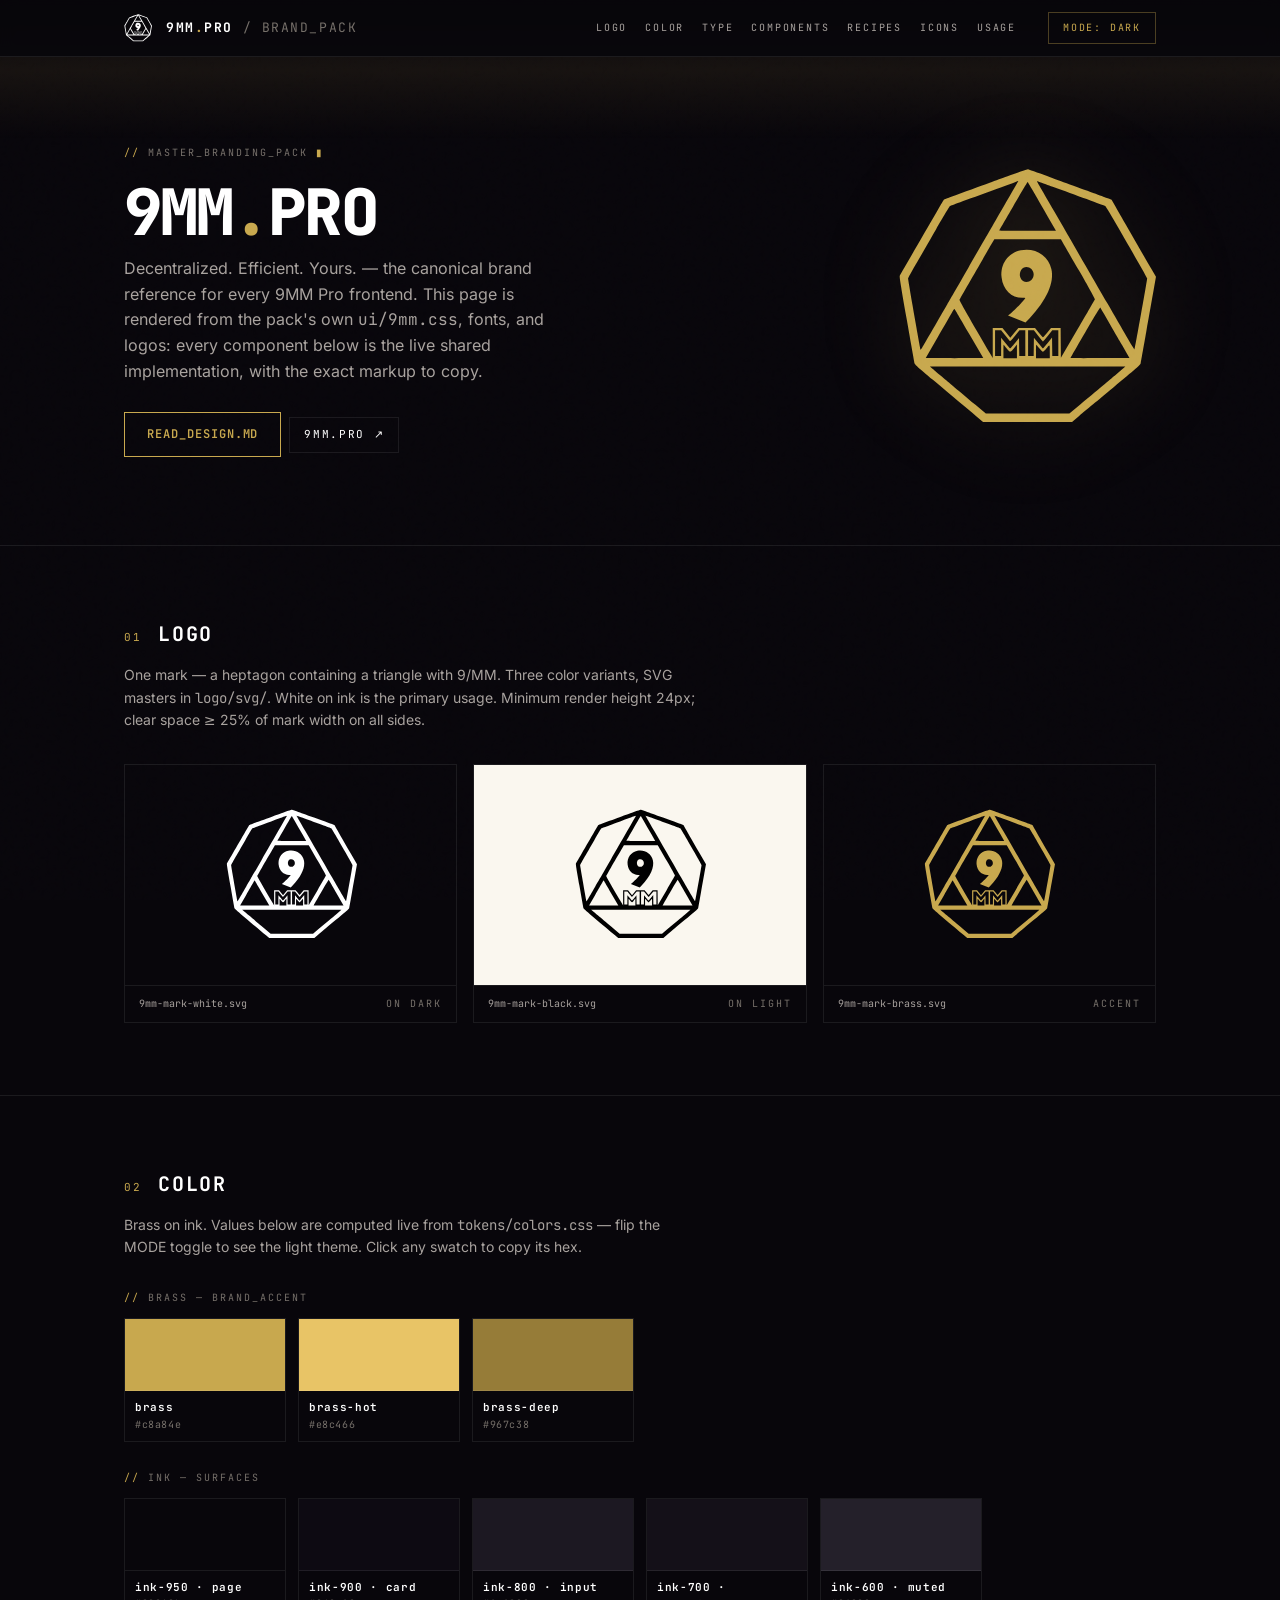
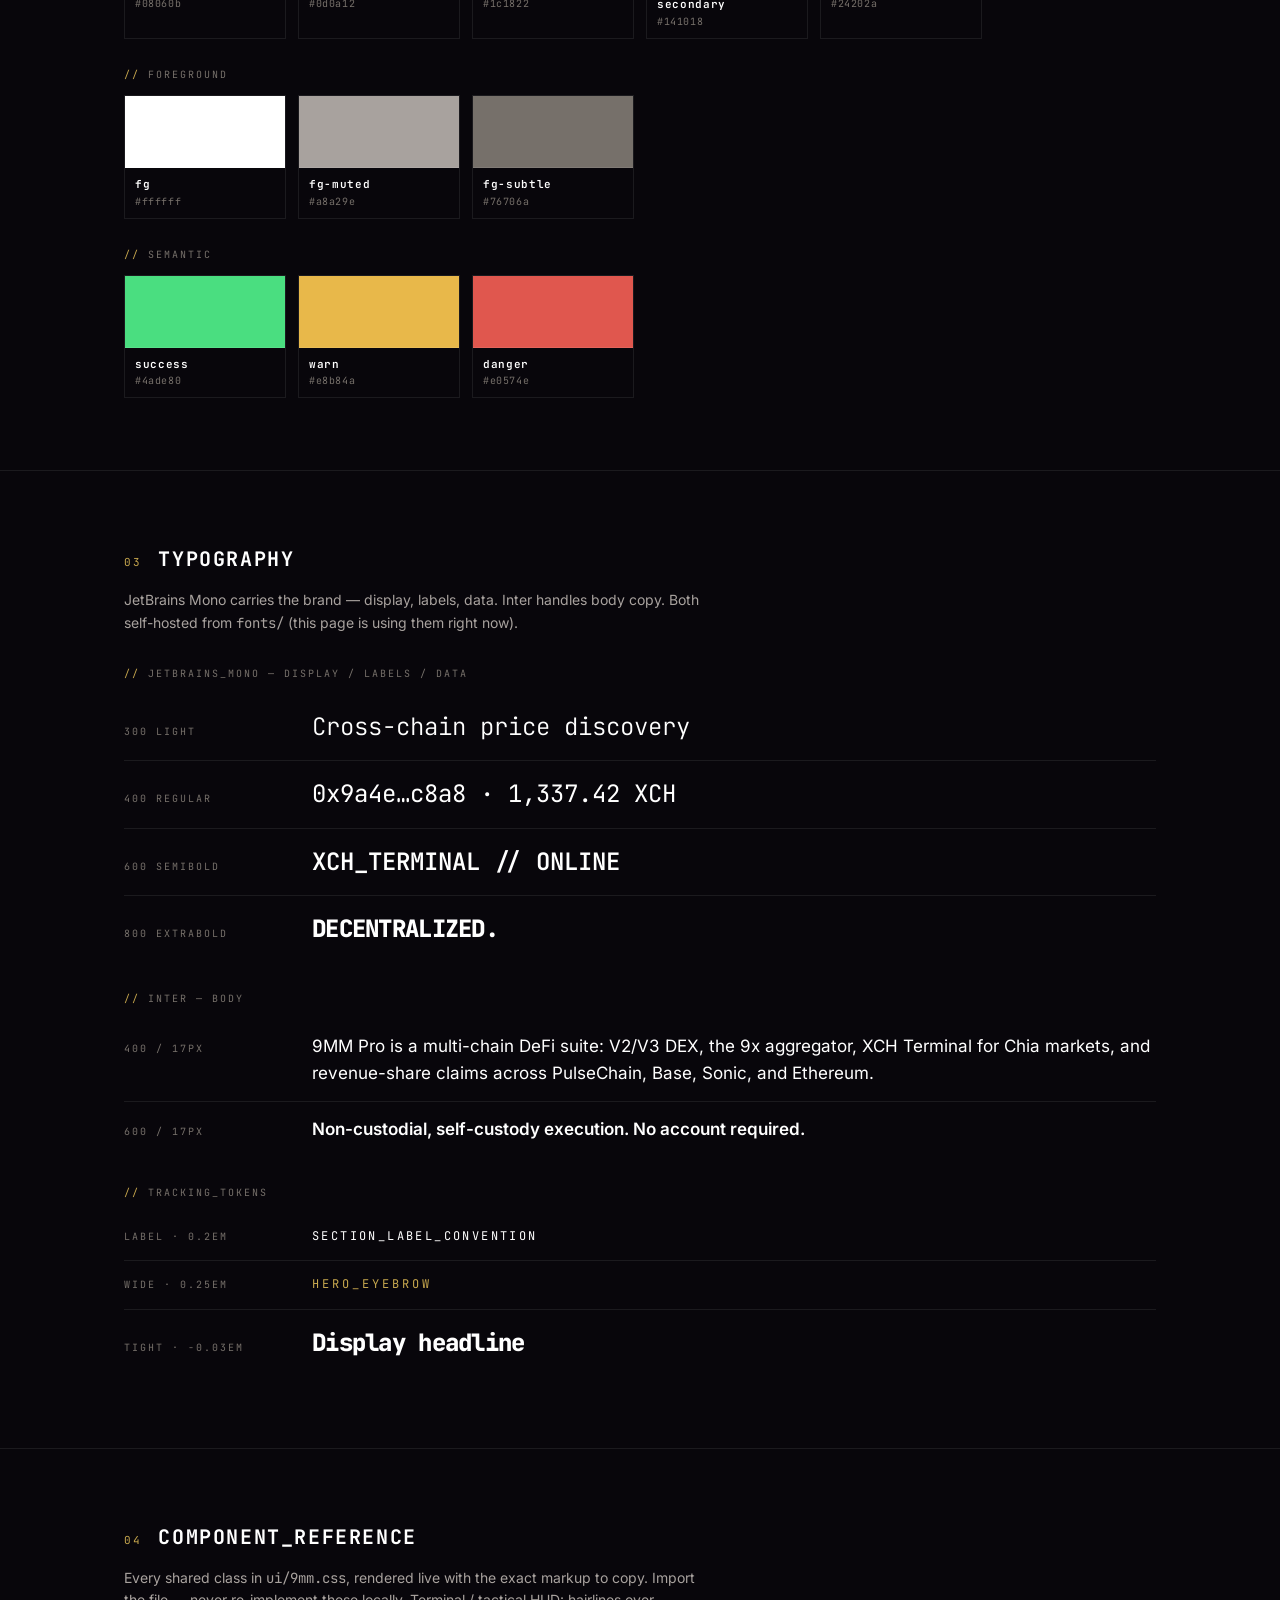
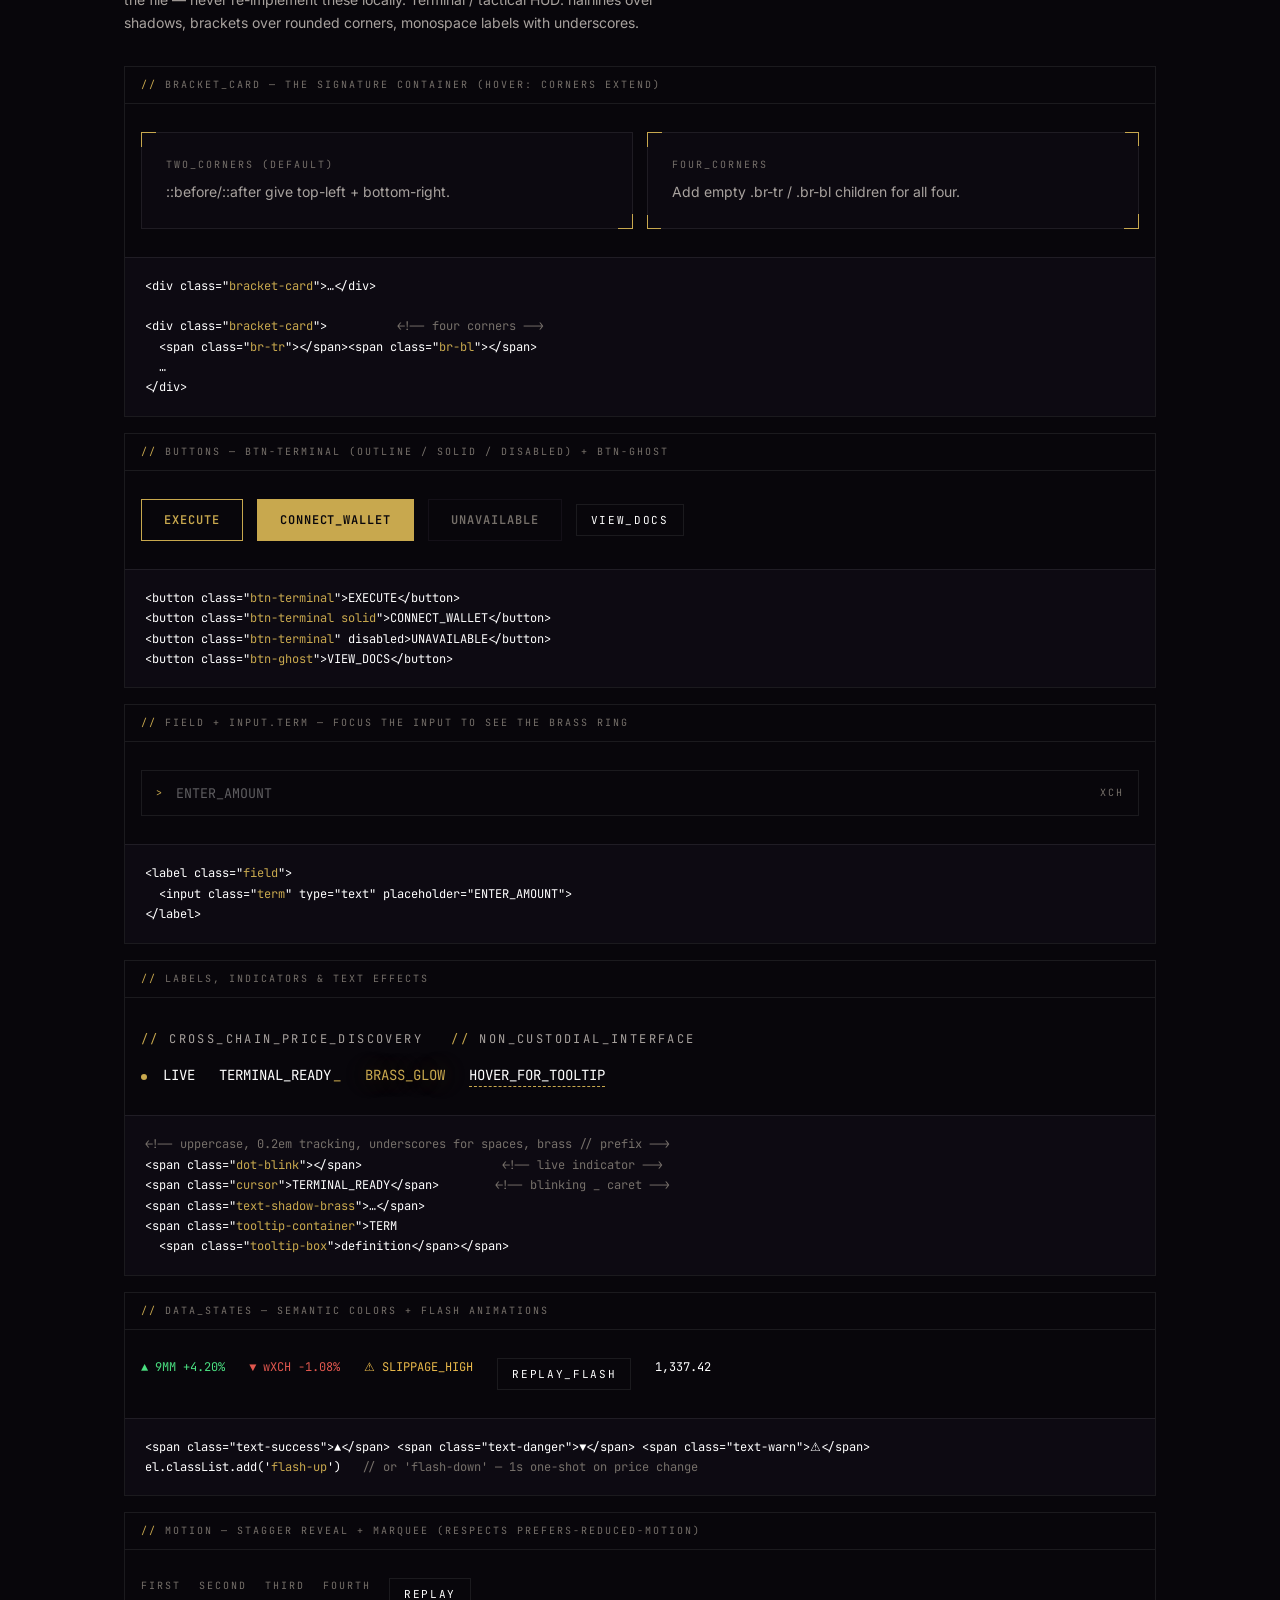
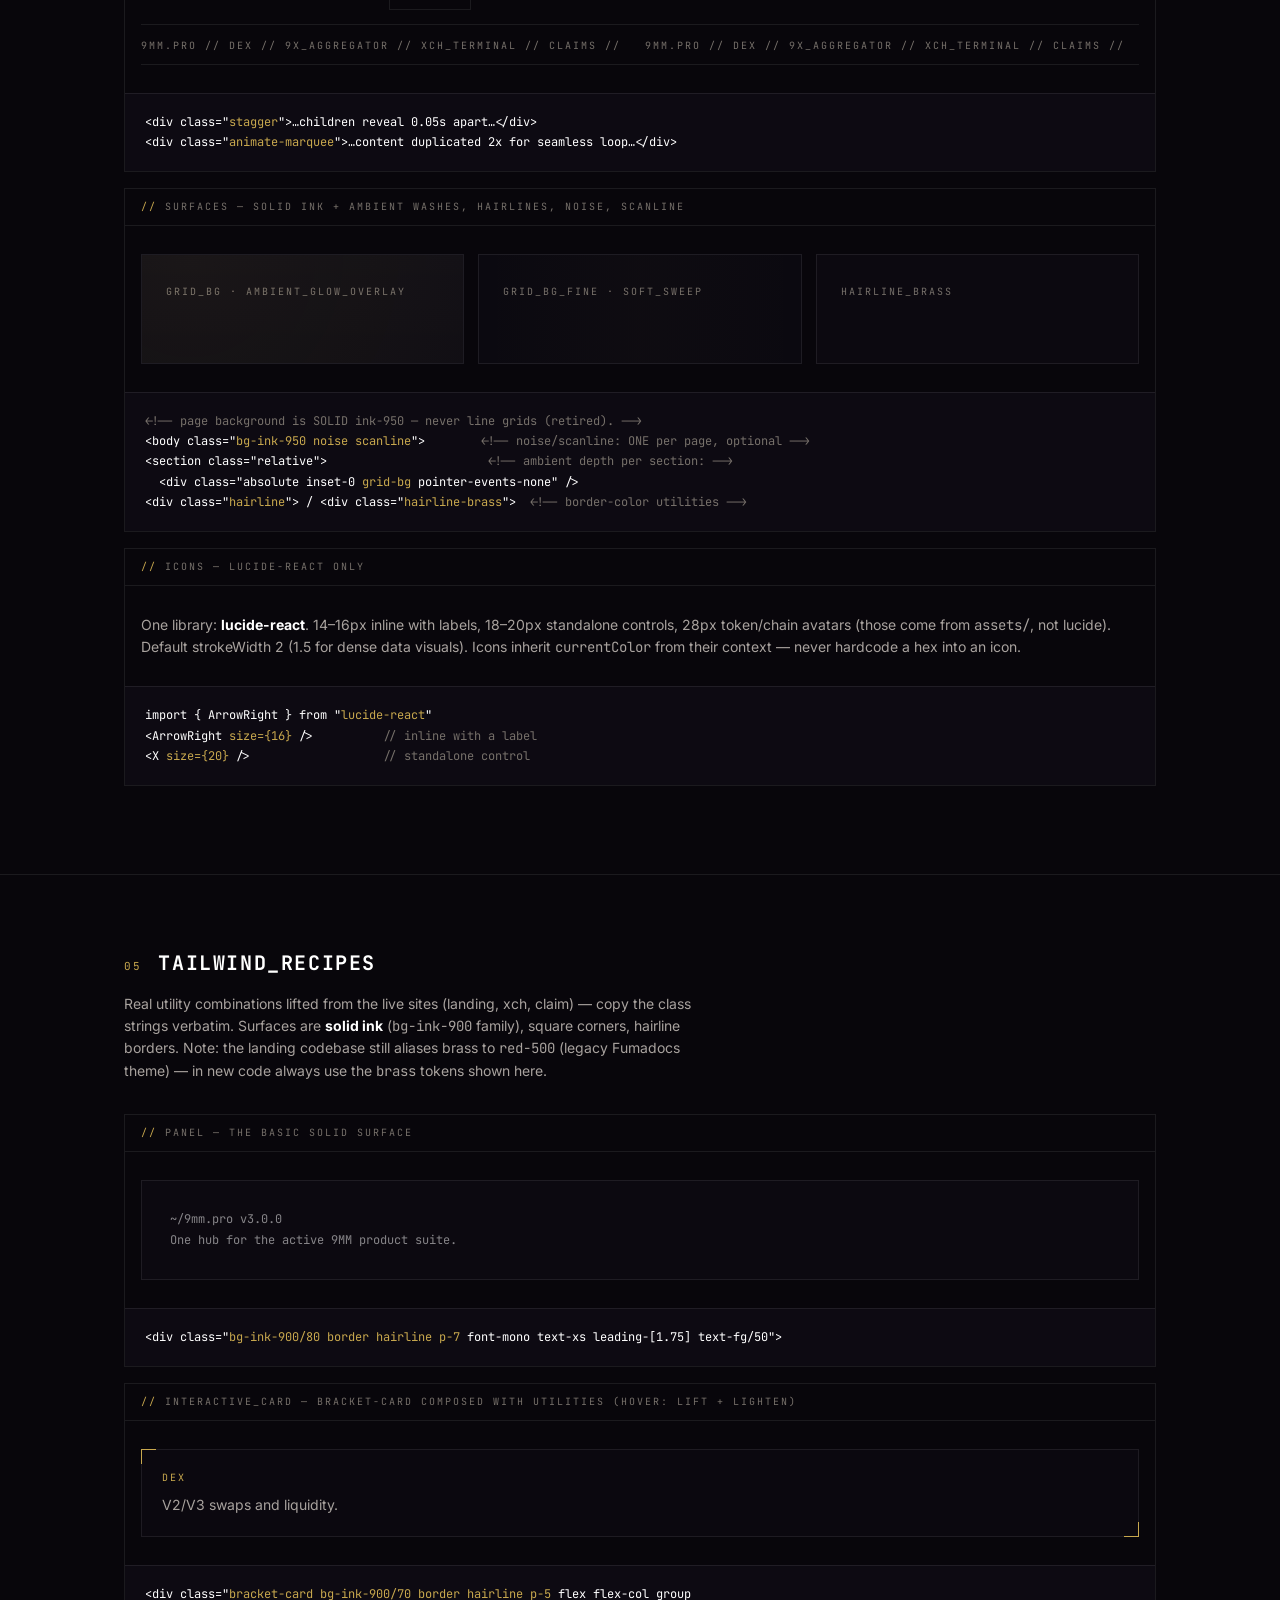
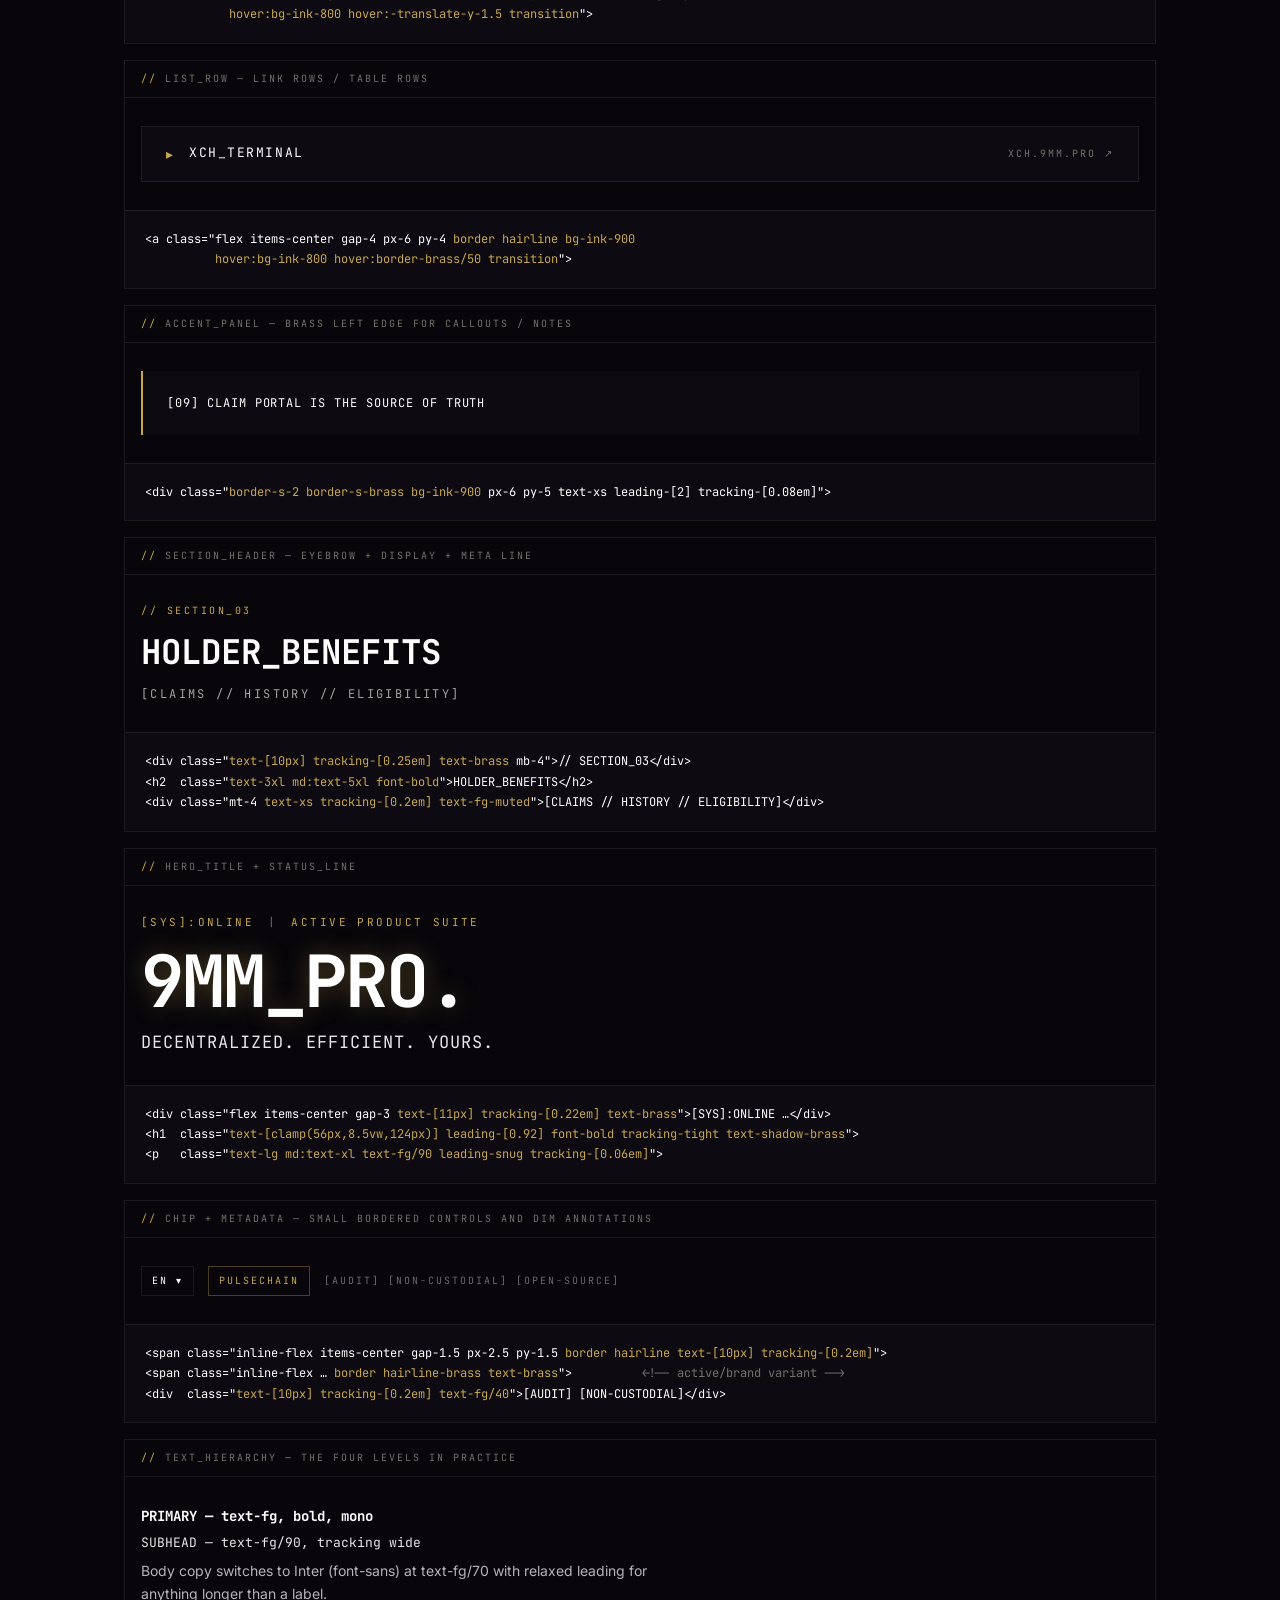
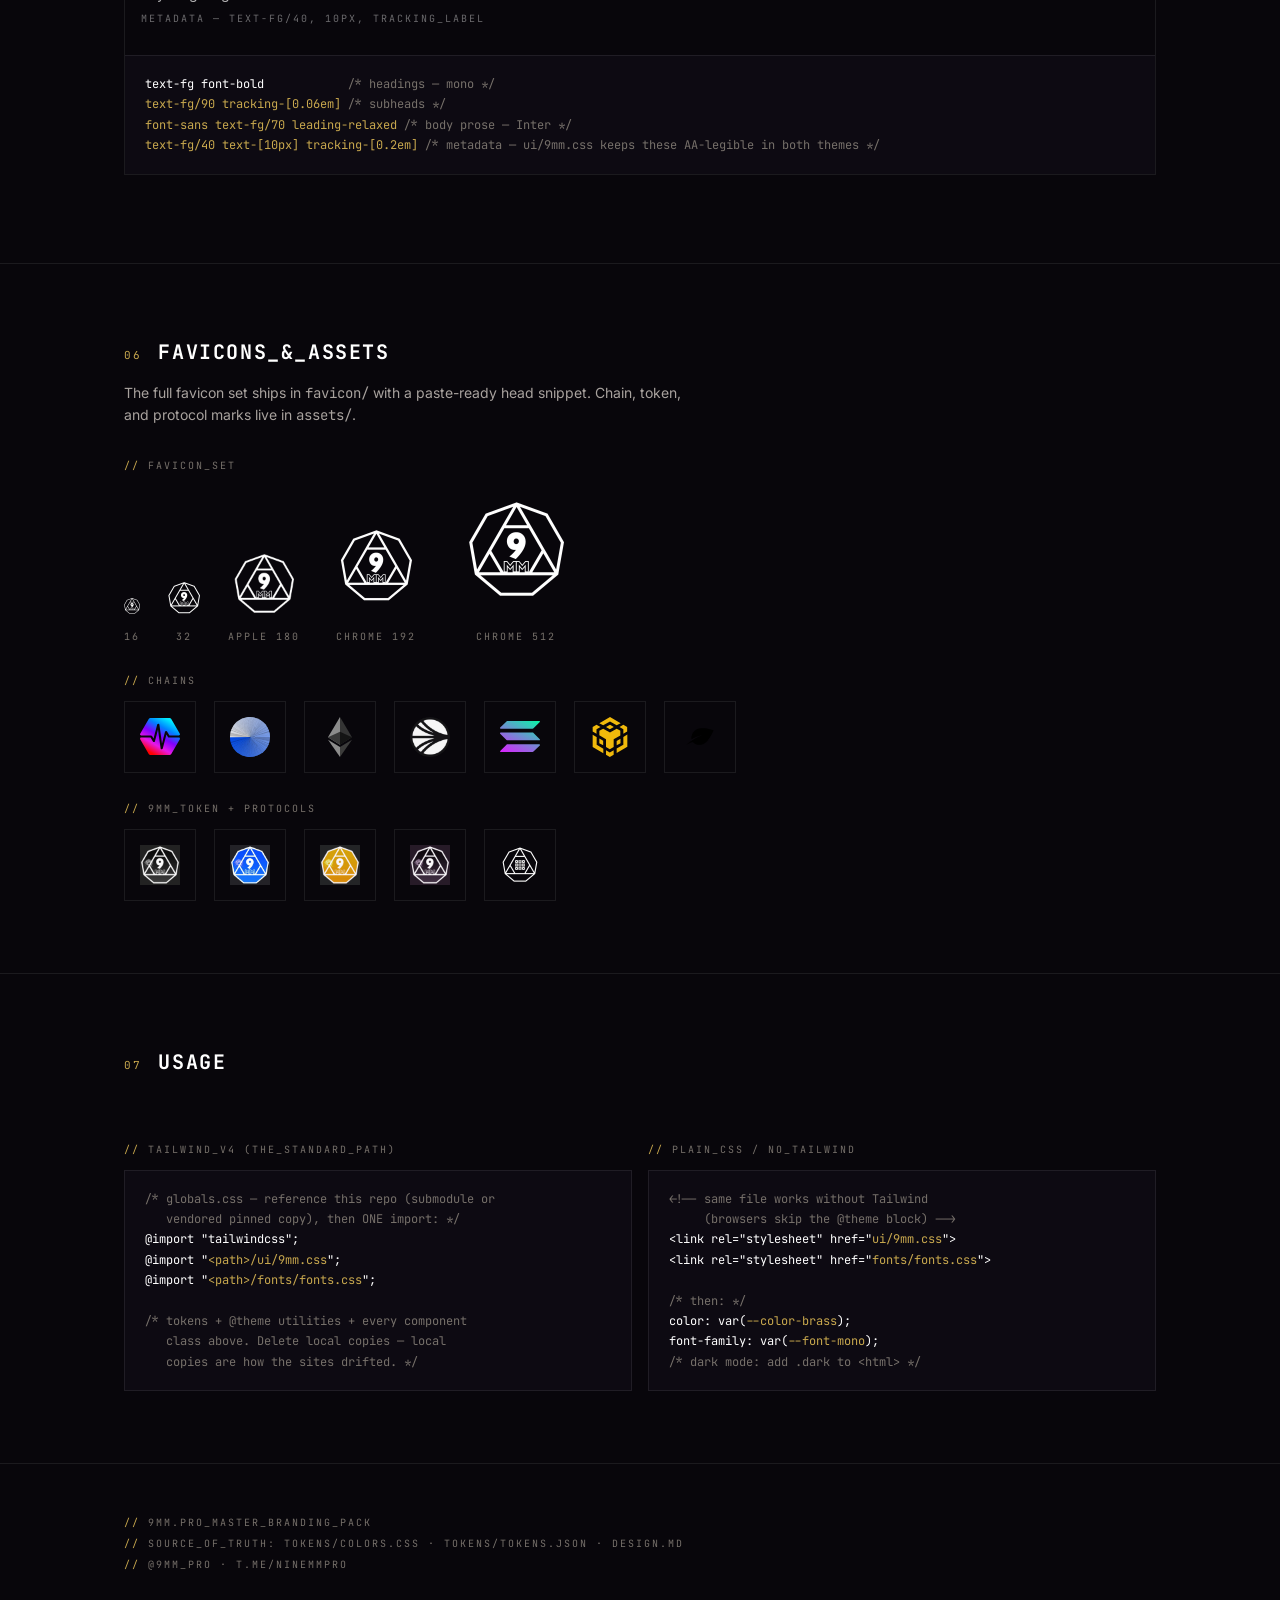
==== commit 02bb12fe: "Retire line-grid backgrounds; solid ink + ambient washes Page backgrounds are solid ink-950 per the " ====
--- a/index.html
+++ b/index.html
@@ -139,7 +139,7 @@
   footer .label { line-height: 2.1; }
 </style>
 </head>
-<body class="grid-bg noise scanline">
+<body class="noise scanline">
 
 <header>
   <div class="wrap">
@@ -379,13 +379,22 @@
     </div>
 
     <div class="ex">
-      <div class="ex-head"><span class="label"><span class="tick">//</span> SURFACES — grid backgrounds, hairlines, noise, scanline</span></div>
-      <div class="ex-demo">
-        <div class="grid-bg demo-card" style="flex:1; min-width:200px; height:110px"><span class="label">GRID_BG · 48PX</span></div>
-        <div class="grid-bg-fine demo-card" style="flex:1; min-width:200px; height:110px"><span class="label">GRID_BG_FINE · 24PX</span></div>
+      <div class="ex-head"><span class="label"><span class="tick">//</span> SURFACES — solid ink + ambient washes, hairlines, noise, scanline</span></div>
+      <div class="ex-demo">
+        <div class="demo-card" style="flex:1; min-width:200px; height:110px; position:relative; overflow:hidden">
+          <div class="grid-bg" style="position:absolute; inset:0; pointer-events:none"></div>
+          <span class="label">GRID_BG · AMBIENT_GLOW_OVERLAY</span>
+        </div>
+        <div class="demo-card" style="flex:1; min-width:200px; height:110px; position:relative; overflow:hidden">
+          <div class="grid-bg-fine" style="position:absolute; inset:0; pointer-events:none"></div>
+          <span class="label">GRID_BG_FINE · SOFT_SWEEP</span>
+        </div>
         <div class="demo-card hairline-brass" style="flex:1; min-width:200px; height:110px"><span class="label">HAIRLINE_BRASS</span></div>
       </div>
-<pre>&lt;body class="<span class="k">grid-bg noise scanline</span>"&gt;   <span class="c">&lt;!-- noise + scanline: ONE per page (this page uses them) --&gt;</span>
+<pre><span class="c">&lt;!-- page background is SOLID ink-950 — never line grids (retired). --&gt;</span>
+&lt;body class="<span class="k">bg-ink-950 noise scanline</span>"&gt;        <span class="c">&lt;!-- noise/scanline: ONE per page, optional --&gt;</span>
+&lt;section class="relative"&gt;                       <span class="c">&lt;!-- ambient depth per section: --&gt;</span>
+  &lt;div class="absolute inset-0 <span class="k">grid-bg</span> pointer-events-none" /&gt;
 &lt;div class="<span class="k">hairline</span>"&gt; / &lt;div class="<span class="k">hairline-brass</span>"&gt;  <span class="c">&lt;!-- border-color utilities --&gt;</span></pre>
     </div>
 
--- a/ui/9mm.css
+++ b/ui/9mm.css
@@ -0,0 +1,388 @@
+/* ──────────────────────────────────────────────────────────────
+   9MM Pro — canonical UI layer (Tailwind v4)
+   ONE import gives you: color tokens, the @theme block, base
+   styles, and every shared component class (.bracket-card,
+   .btn-terminal, .grid-bg, …).
+
+     @import "<path-to-branding>/ui/9mm.css";   (after tailwindcss)
+
+   Do NOT copy these rules into a project's globals.css — that is
+   how the sites drifted apart. Import this file; if a component
+   needs to change, change it HERE and every site picks it up.
+
+   Canonical source: extracted from xch-terminal (most current),
+   with reduced-motion guards. Plain-CSS projects can import this
+   too — the @theme block is ignored by browsers and everything
+   else is vanilla CSS.
+   ────────────────────────────────────────────────────────────── */
+
+@import "../tokens/colors.css";
+
+/* ── Tailwind v4 theme → utilities (bg-ink-950, text-brass, …) ──
+   ⚠ Never add `--color-base` / `--color-eth` / `--color-chia`:
+   `text-base` collides with Tailwind's font-size utility.
+   Prefix chain colors (e.g. `--color-chain-base`). */
+@theme {
+  --color-ink-950: rgb(var(--ink-950-rgb));
+  --color-ink-900: rgb(var(--ink-900-rgb));
+  --color-ink-800: rgb(var(--ink-800-rgb));
+  --color-ink-700: rgb(var(--ink-700-rgb));
+  --color-ink-600: rgb(var(--ink-600-rgb));
+
+  --color-fg:        rgb(var(--fg-rgb));
+  --color-fg-muted:  rgb(var(--fg-muted-rgb));
+  --color-fg-subtle: rgb(var(--fg-subtle-rgb));
+
+  --color-brass:      rgb(var(--brass-rgb));
+  --color-brass-hot:  rgb(var(--brass-hot-rgb));
+  --color-brass-deep: rgb(var(--brass-deep-rgb));
+
+  --color-warn:    rgb(var(--warn-rgb));
+  --color-danger:  rgb(var(--danger-rgb));
+  --color-success: rgb(var(--success-rgb));
+
+  --font-mono: "JetBrains Mono", ui-monospace, SFMono-Regular, monospace;
+  --font-sans: "Inter", system-ui, sans-serif;
+
+  --tracking-label:      0.2em;
+  --tracking-label-wide: 0.25em;
+  --tracking-tight2:     -0.03em;
+}
+
+/* ── base ─────────────────────────────────────────────────── */
+* {
+  -webkit-font-smoothing: antialiased;
+  -moz-osx-font-smoothing: grayscale;
+  border-color: var(--hairline);
+}
+
+html, body {
+  background: rgb(var(--ink-950-rgb));
+  color: rgb(var(--fg-rgb));
+  font-family: var(--font-mono);
+  font-feature-settings: "zero" 1, "ss01" 1, "cv02" 1;
+  transition: background-color 0.25s ease, color 0.25s ease;
+}
+
+/* horizontal-overflow lock (iOS Safari needs it on both elements) */
+html { overflow-x: hidden; }
+body { min-height: 100vh; overflow-x: hidden; }
+
+::selection {
+  background: rgb(var(--brass-rgb));
+  color: rgb(var(--ink-950-rgb));
+}
+
+::-webkit-scrollbar { width: 10px; height: 10px; }
+::-webkit-scrollbar-track { background: transparent; }
+::-webkit-scrollbar-thumb {
+  background: rgb(var(--ink-700-rgb));
+  border: 2px solid rgb(var(--ink-950-rgb));
+}
+::-webkit-scrollbar-thumb:hover { background: rgb(var(--brass-rgb)); }
+
+/* ── ambient washes ───────────────────────────────────────────
+   Page backgrounds are SOLID ink — never line grids (those were
+   retired in the "Refined Terminal" redesign). These classes give
+   a section subtle depth; apply them on a dedicated overlay div:
+   <div class="absolute inset-0 grid-bg pointer-events-none" /> */
+.grid-bg {
+  background:
+    radial-gradient(circle at 15% 5%, rgb(var(--brass-rgb) / 0.06), transparent 26rem),
+    linear-gradient(180deg, rgb(var(--fg-rgb) / 0.018), transparent 18rem);
+}
+
+.grid-bg-fine {
+  background:
+    linear-gradient(90deg, transparent, rgb(var(--brass-rgb) / 0.045), transparent);
+  opacity: 0.42;
+}
+
+/* ── noise overlay (apply to ONE wrapper per page) ────────── */
+.noise::before {
+  content: '';
+  position: fixed;
+  inset: 0;
+  pointer-events: none;
+  z-index: 1;
+  opacity: 0.035;
+  mix-blend-mode: overlay;
+  background-image: url("data:image/svg+xml,%3Csvg viewBox='0 0 200 200' xmlns='http://www.w3.org/2000/svg'%3E%3Cfilter id='n'%3E%3CfeTurbulence type='fractalNoise' baseFrequency='0.85'/%3E%3C/filter%3E%3Crect width='100%25' height='100%25' filter='url(%23n)'/%3E%3C/svg%3E");
+}
+
+/* ── scanline (apply to ONE wrapper per page; decorative) ─── */
+.scanline::after {
+  content: '';
+  position: fixed;
+  inset: 0;
+  pointer-events: none;
+  z-index: 2;
+  background: linear-gradient(
+    rgb(var(--brass-rgb) / 0) 0%,
+    rgb(var(--brass-rgb) / 0.08) 50%,
+    rgb(var(--brass-rgb) / 0) 100%
+  );
+  height: 140px;
+  animation: scan 8s linear infinite;
+}
+
+/* ── hairlines ────────────────────────────────────────────── */
+.hairline { border-color: var(--hairline); }
+.hairline-brass { border-color: var(--hairline-brass); }
+
+/* ── bracket card ─────────────────────────────────────────────
+   Two corners come free (::before/::after). For all four, add
+   empty children: <span class="br-tr"/><span class="br-bl"/> */
+.bracket-card { position: relative; }
+.bracket-card::before,
+.bracket-card::after,
+.bracket-card > .br-tr,
+.bracket-card > .br-bl {
+  content: '';
+  position: absolute;
+  width: 14px;
+  height: 14px;
+  border-color: rgb(var(--brass-rgb));
+  border-style: solid;
+  transition: width 0.25s ease, height 0.25s ease;
+  pointer-events: none;
+}
+.bracket-card::before { top: -1px; left: -1px; border-width: 1.5px 0 0 1.5px; }
+.bracket-card::after { bottom: -1px; right: -1px; border-width: 0 1.5px 1.5px 0; }
+.bracket-card > .br-tr { top: -1px; right: -1px; border-width: 1.5px 1.5px 0 0; }
+.bracket-card > .br-bl { bottom: -1px; left: -1px; border-width: 0 0 1.5px 1.5px; }
+.bracket-card:hover::before,
+.bracket-card:hover::after,
+.bracket-card:hover > .br-tr,
+.bracket-card:hover > .br-bl {
+  width: 22px;
+  height: 22px;
+}
+
+/* ── buttons ──────────────────────────────────────────────── */
+.btn-terminal {
+  border: 1px solid rgb(var(--brass-rgb));
+  color: rgb(var(--brass-rgb));
+  padding: 12px 22px;
+  font-family: var(--font-mono);
+  font-weight: 600;
+  letter-spacing: 0.08em;
+  font-size: 12px;
+  background: transparent;
+  transition: background 0.2s ease, color 0.2s ease, box-shadow 0.2s ease;
+  display: inline-flex;
+  align-items: center;
+  justify-content: center;
+  gap: 10px;
+  text-transform: uppercase;
+  cursor: pointer;
+}
+.btn-terminal:hover {
+  background: rgb(var(--brass-rgb));
+  color: rgb(var(--ink-950-rgb));
+  box-shadow: var(--shadow-brand);
+}
+.btn-terminal.solid {
+  background: rgb(var(--brass-rgb));
+  color: rgb(var(--ink-950-rgb));
+}
+.btn-terminal.solid:hover {
+  background: rgb(var(--brass-hot-rgb));
+}
+.btn-terminal:disabled,
+.btn-terminal[disabled] {
+  border-color: rgb(var(--ink-700-rgb));
+  color: rgb(var(--fg-subtle-rgb));
+  background: transparent;
+  cursor: not-allowed;
+  box-shadow: none;
+}
+
+.btn-ghost {
+  border: 1px solid var(--hairline);
+  color: rgb(var(--fg-rgb));
+  padding: 8px 14px;
+  font-family: var(--font-mono);
+  font-size: 11px;
+  letter-spacing: 0.15em;
+  text-transform: uppercase;
+  background: transparent;
+  cursor: pointer;
+  transition: border-color 0.15s ease, color 0.15s ease;
+  display: inline-flex;
+  align-items: center;
+  justify-content: center;
+  gap: 8px;
+}
+.btn-ghost:hover {
+  border-color: rgb(var(--brass-rgb));
+  color: rgb(var(--brass-rgb));
+}
+
+/* ── inputs ───────────────────────────────────────────────── */
+input.term,
+textarea.term {
+  background: transparent;
+  border: none;
+  outline: none;
+  color: rgb(var(--fg-rgb));
+  font-family: var(--font-mono);
+  caret-color: rgb(var(--brass-rgb));
+}
+input.term::placeholder { color: rgb(var(--fg-rgb) / 0.35); }
+
+.field {
+  background: rgb(var(--ink-950-rgb));
+  border: 1px solid var(--hairline);
+  padding: 12px 14px;
+  display: flex;
+  align-items: center;
+  gap: 10px;
+  transition: border-color 0.15s ease;
+}
+.field:focus-within {
+  border-color: rgb(var(--brass-rgb));
+  box-shadow: 0 0 0 1px rgb(var(--brass-rgb));
+}
+
+/* ── text effects ─────────────────────────────────────────── */
+.text-shadow-brass {
+  text-shadow: 0 0 24px rgb(var(--brass-rgb) / 0.35);
+}
+
+/* ── small indicators ─────────────────────────────────────── */
+.dot-blink {
+  display: inline-block;
+  width: 6px;
+  height: 6px;
+  background: rgb(var(--brass-rgb));
+  border-radius: 50%;
+  animation: blink 1s steps(2, start) infinite;
+}
+
+.cursor::after {
+  content: '_';
+  margin-left: 2px;
+  color: rgb(var(--brass-rgb));
+  animation: blink 1.1s steps(1) infinite;
+}
+
+/* ── tooltip ──────────────────────────────────────────────── */
+.tooltip-container {
+  position: relative;
+  display: inline-flex;
+  align-items: center;
+}
+.tooltip-box {
+  position: absolute;
+  bottom: 100%;
+  left: 50%;
+  transform: translateX(-50%);
+  margin-bottom: 10px;
+  background: rgb(var(--ink-950-rgb));
+  border: 1px solid rgb(var(--brass-rgb));
+  color: rgb(var(--fg-rgb));
+  padding: 8px 12px;
+  z-index: 50;
+  width: max-content;
+  max-width: 260px;
+  font-size: 10.5px;
+  line-height: 1.5;
+  font-family: var(--font-mono);
+  letter-spacing: 0.04em;
+  visibility: hidden;
+  opacity: 0;
+  transition: opacity 0.15s, visibility 0.15s;
+  pointer-events: none;
+  text-transform: none;
+}
+.tooltip-box::before {
+  content: "";
+  position: absolute;
+  top: 100%;
+  left: 50%;
+  transform: translateX(-50%);
+  border: 5px solid transparent;
+  border-top-color: rgb(var(--brass-rgb));
+}
+.tooltip-container:hover .tooltip-box {
+  visibility: visible;
+  opacity: 1;
+  pointer-events: auto;
+}
+
+/* ── animations ───────────────────────────────────────────── */
+@keyframes blink {
+  0%, 100% { opacity: 1; }
+  50% { opacity: 0; }
+}
+.animate-blink { animation: blink 1s steps(2, start) infinite; }
+
+@keyframes scan {
+  0% { transform: translateY(-100%); }
+  100% { transform: translateY(100%); }
+}
+
+@keyframes marquee {
+  0% { transform: translateX(0); }
+  100% { transform: translateX(-50%); }
+}
+.animate-marquee { animation: marquee 50s linear infinite; }
+
+@keyframes reveal {
+  0% { opacity: 0; transform: translateY(12px); }
+  100% { opacity: 1; transform: translateY(0); }
+}
+.stagger > * {
+  opacity: 0;
+  animation: reveal 0.7s cubic-bezier(0.2, 0.8, 0.2, 1) forwards;
+}
+.stagger > *:nth-child(1) { animation-delay: 0.05s; }
+.stagger > *:nth-child(2) { animation-delay: 0.15s; }
+.stagger > *:nth-child(3) { animation-delay: 0.25s; }
+.stagger > *:nth-child(4) { animation-delay: 0.35s; }
+.stagger > *:nth-child(5) { animation-delay: 0.45s; }
+.stagger > *:nth-child(6) { animation-delay: 0.55s; }
+.stagger > *:nth-child(7) { animation-delay: 0.65s; }
+.stagger > *:nth-child(8) { animation-delay: 0.75s; }
+
+@keyframes flash-up {
+  0%, 100% { color: inherit; }
+  50% { color: rgb(var(--brass-hot-rgb)); text-shadow: 0 0 8px rgb(var(--brass-rgb)); }
+}
+@keyframes flash-down {
+  0%, 100% { color: inherit; }
+  50% { color: rgb(var(--danger-rgb)); text-shadow: 0 0 8px rgb(var(--danger-rgb)); }
+}
+.flash-up { animation: flash-up 1s ease-in-out; }
+.flash-down { animation: flash-down 1s ease-in-out; }
+
+@media (prefers-reduced-motion: reduce) {
+  .scanline::after { animation: none; display: none; }
+  .animate-blink, .dot-blink, .cursor::after,
+  .animate-marquee, .flash-up, .flash-down { animation: none; }
+  .stagger > * { animation: none; opacity: 1; }
+}
+
+/* ── light-mode contrast boost for text-fg/N utilities ────────
+   Tailwind's raw opacity on the fg color bleaches captions on the
+   cream background (and drops below AA on ink in dark mode at low
+   opacities). These keep the subdued hierarchy legible. Harmless
+   no-ops in projects that don't use text-fg/N. */
+html:not(.dark) .text-fg\/20 { color: rgba(14, 11, 8, 0.50); }
+html:not(.dark) .text-fg\/25 { color: rgba(14, 11, 8, 0.55); }
+html:not(.dark) .text-fg\/30 { color: rgba(14, 11, 8, 0.60); }
+html:not(.dark) .text-fg\/35 { color: rgba(14, 11, 8, 0.65); }
+html:not(.dark) .text-fg\/40 { color: rgba(14, 11, 8, 0.70); }
+html:not(.dark) .text-fg\/45 { color: rgba(14, 11, 8, 0.74); }
+html:not(.dark) .text-fg\/50 { color: rgba(14, 11, 8, 0.78); }
+html:not(.dark) .text-fg\/55 { color: rgba(14, 11, 8, 0.82); }
+html:not(.dark) .text-fg\/60 { color: rgba(14, 11, 8, 0.86); }
+html:not(.dark) .text-fg\/70 { color: rgba(14, 11, 8, 0.90); }
+html:not(.dark) .text-fg\/75 { color: rgba(14, 11, 8, 0.93); }
+html:not(.dark) .text-fg\/80 { color: rgba(14, 11, 8, 0.96); }
+html.dark .text-fg\/20 { color: rgba(255, 255, 255, 0.42); }
+html.dark .text-fg\/25 { color: rgba(255, 255, 255, 0.48); }
+html.dark .text-fg\/30 { color: rgba(255, 255, 255, 0.53); }
+html.dark .text-fg\/35 { color: rgba(255, 255, 255, 0.58); }
+html.dark .text-fg\/40 { color: rgba(255, 255, 255, 0.62); }
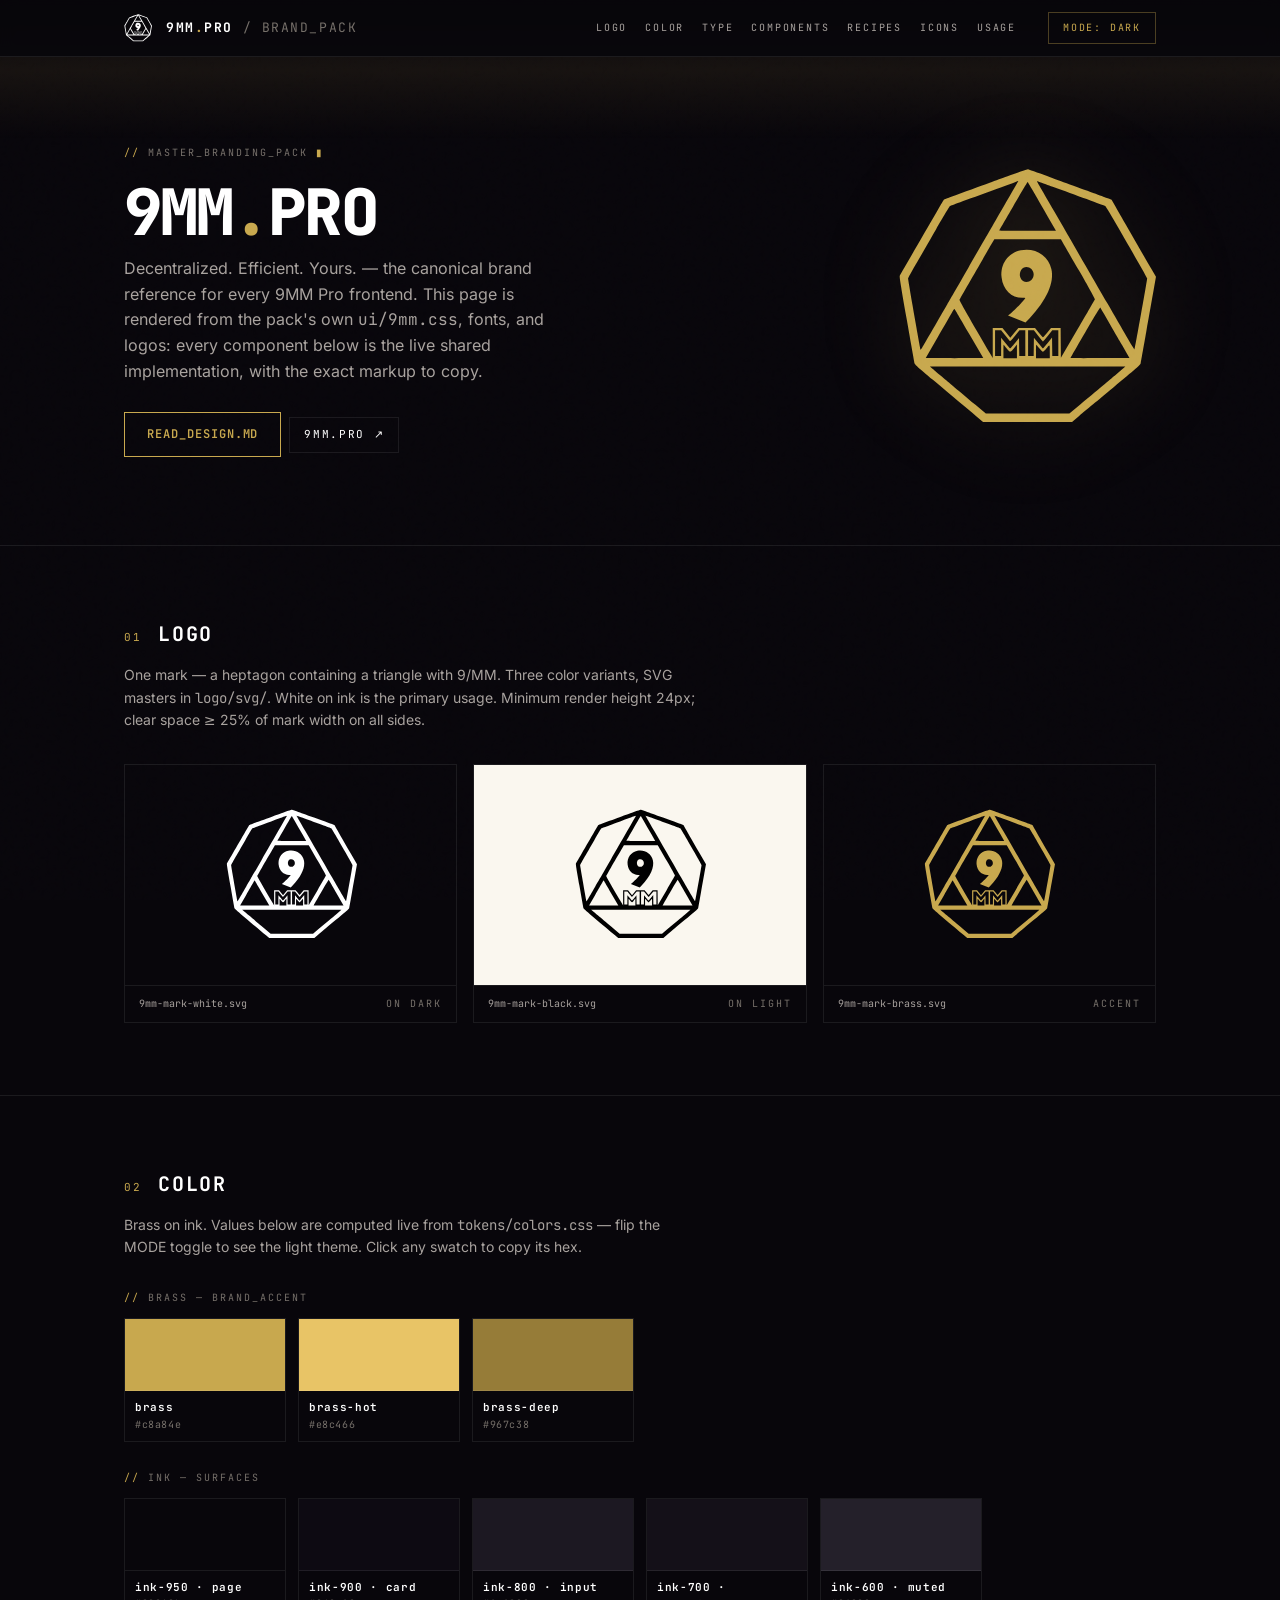
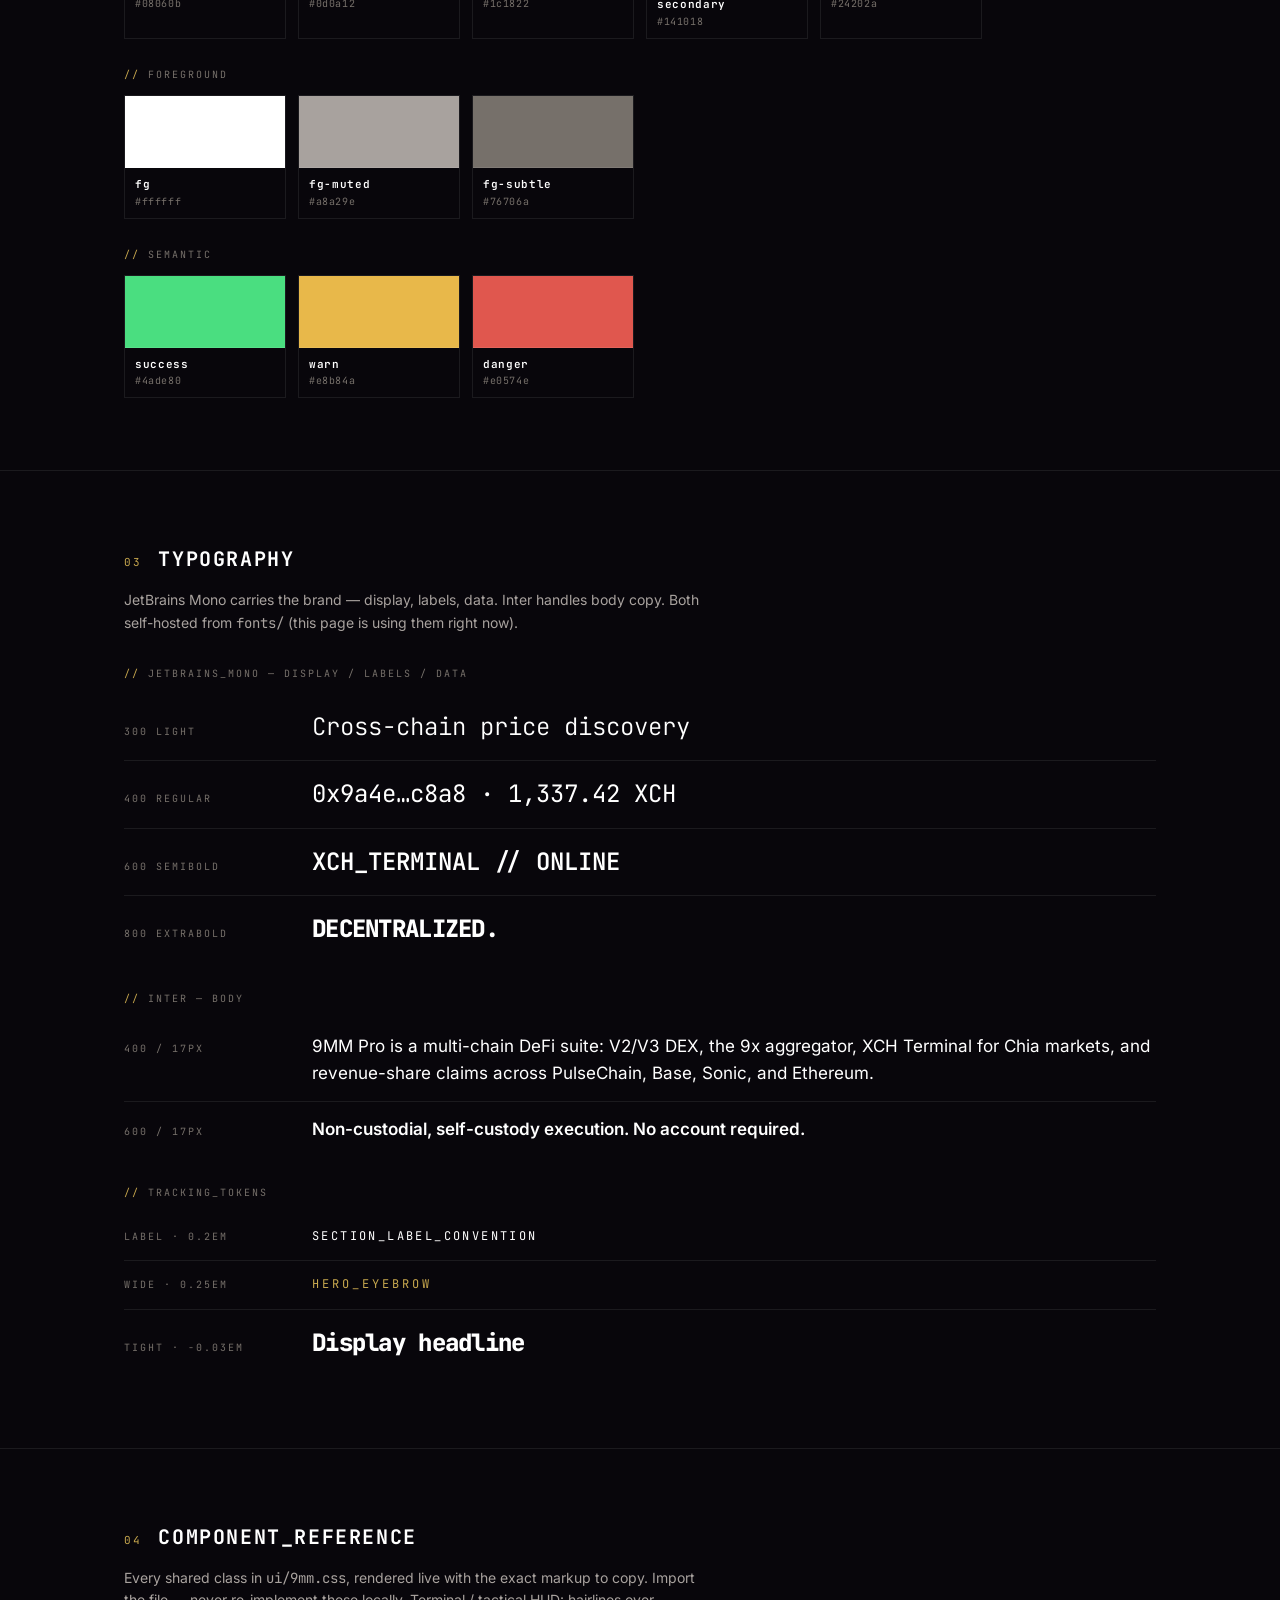
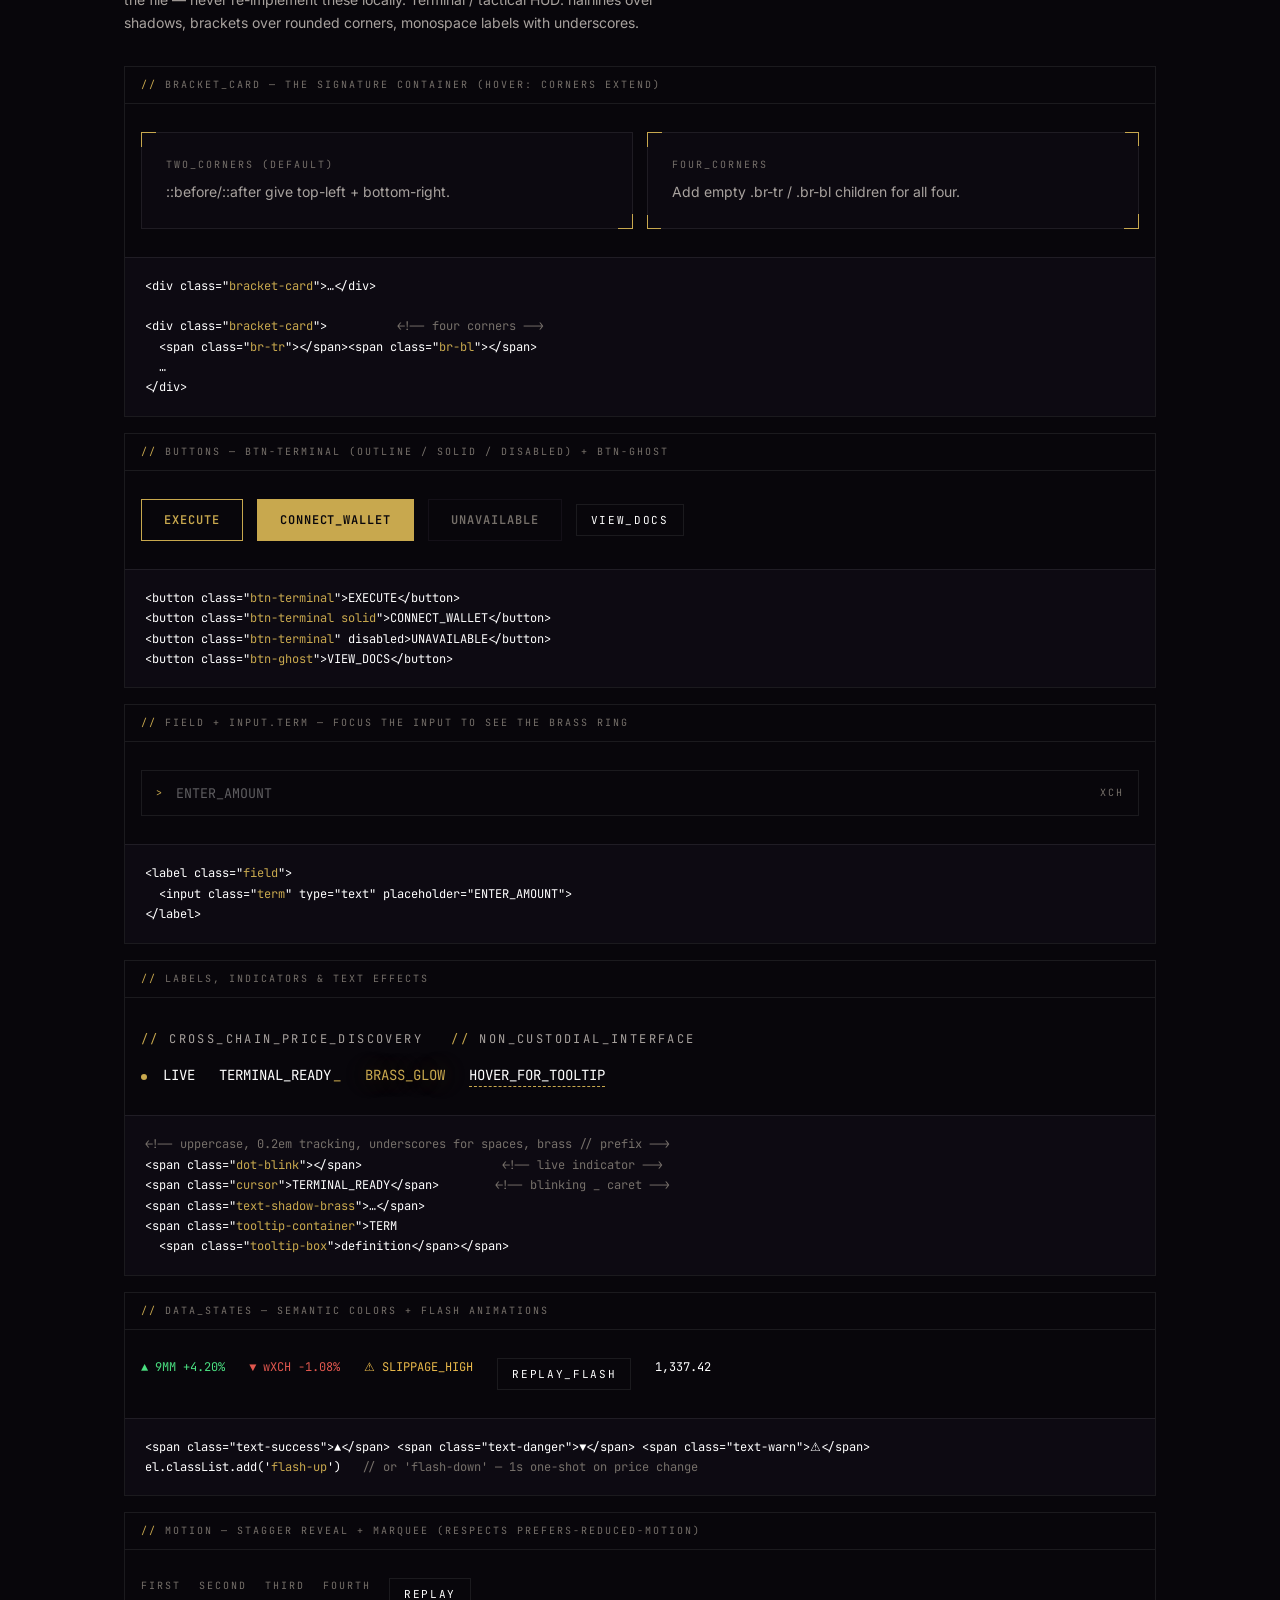
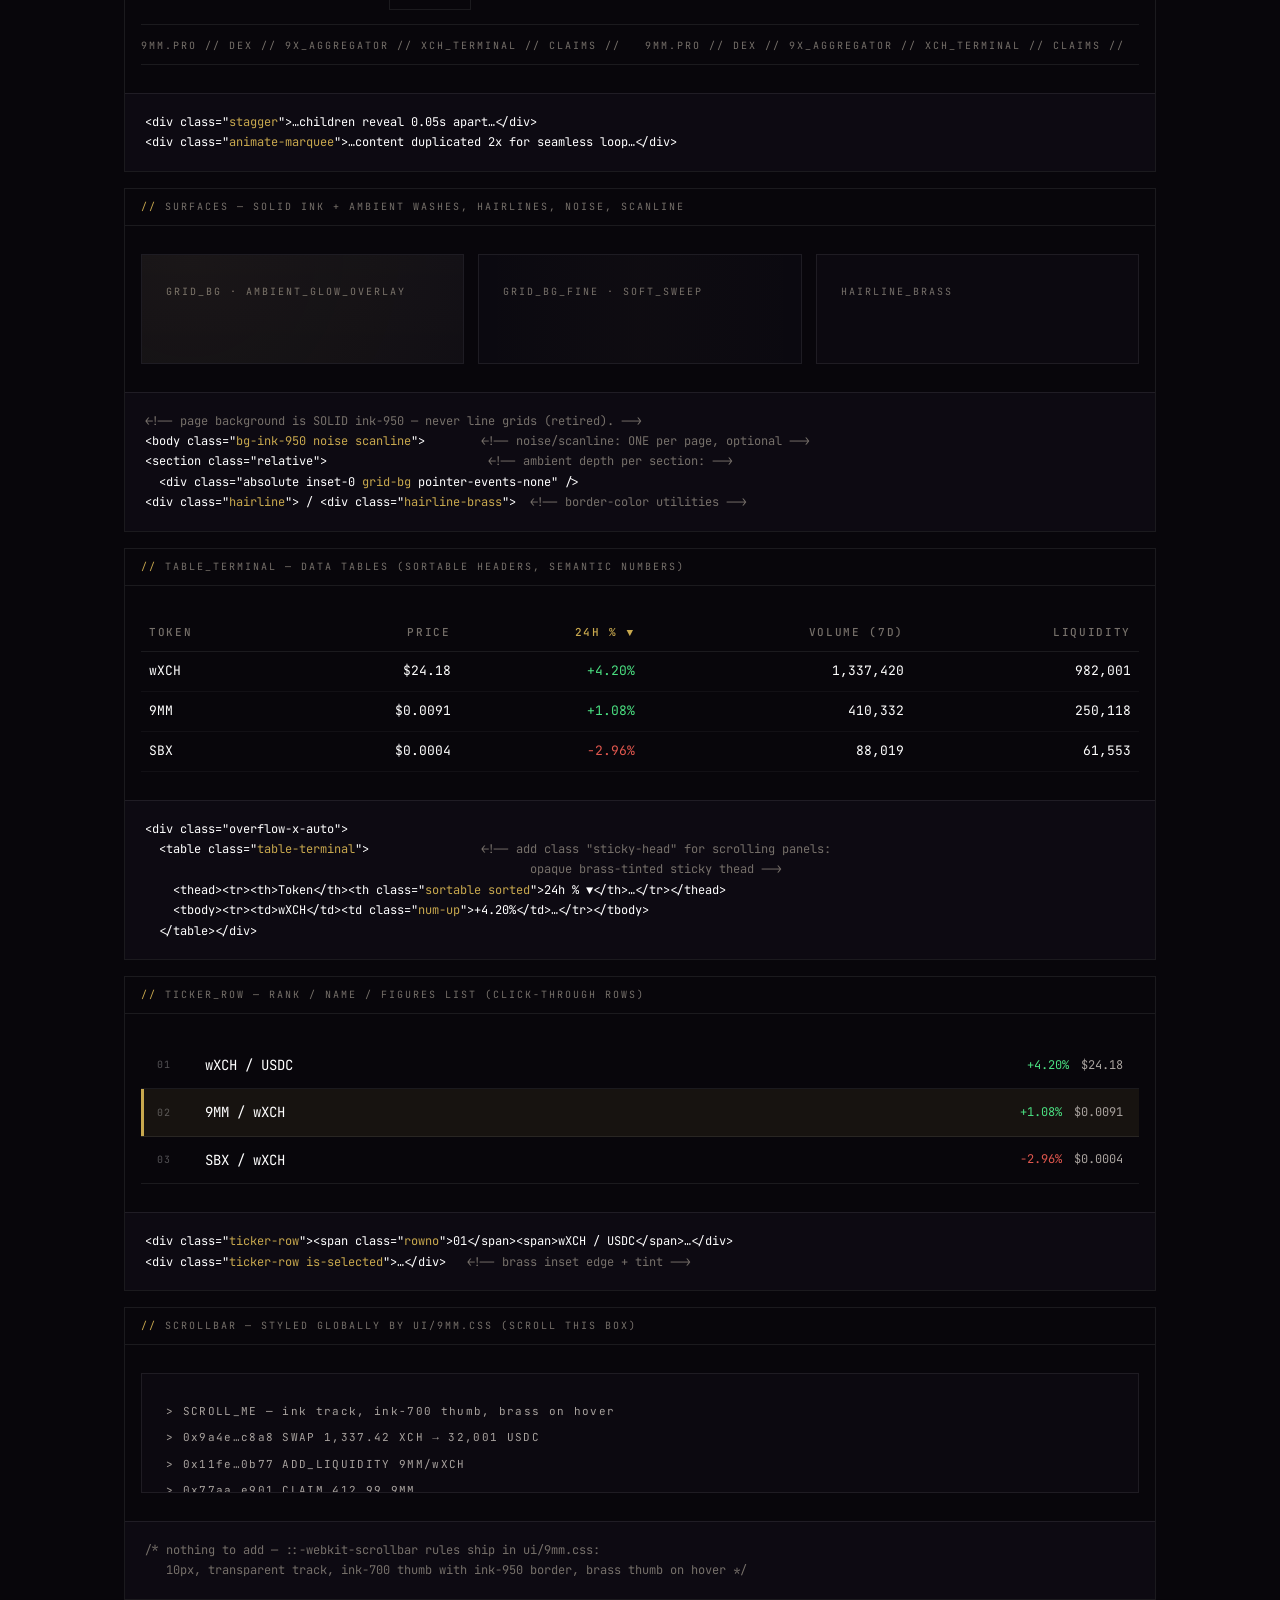
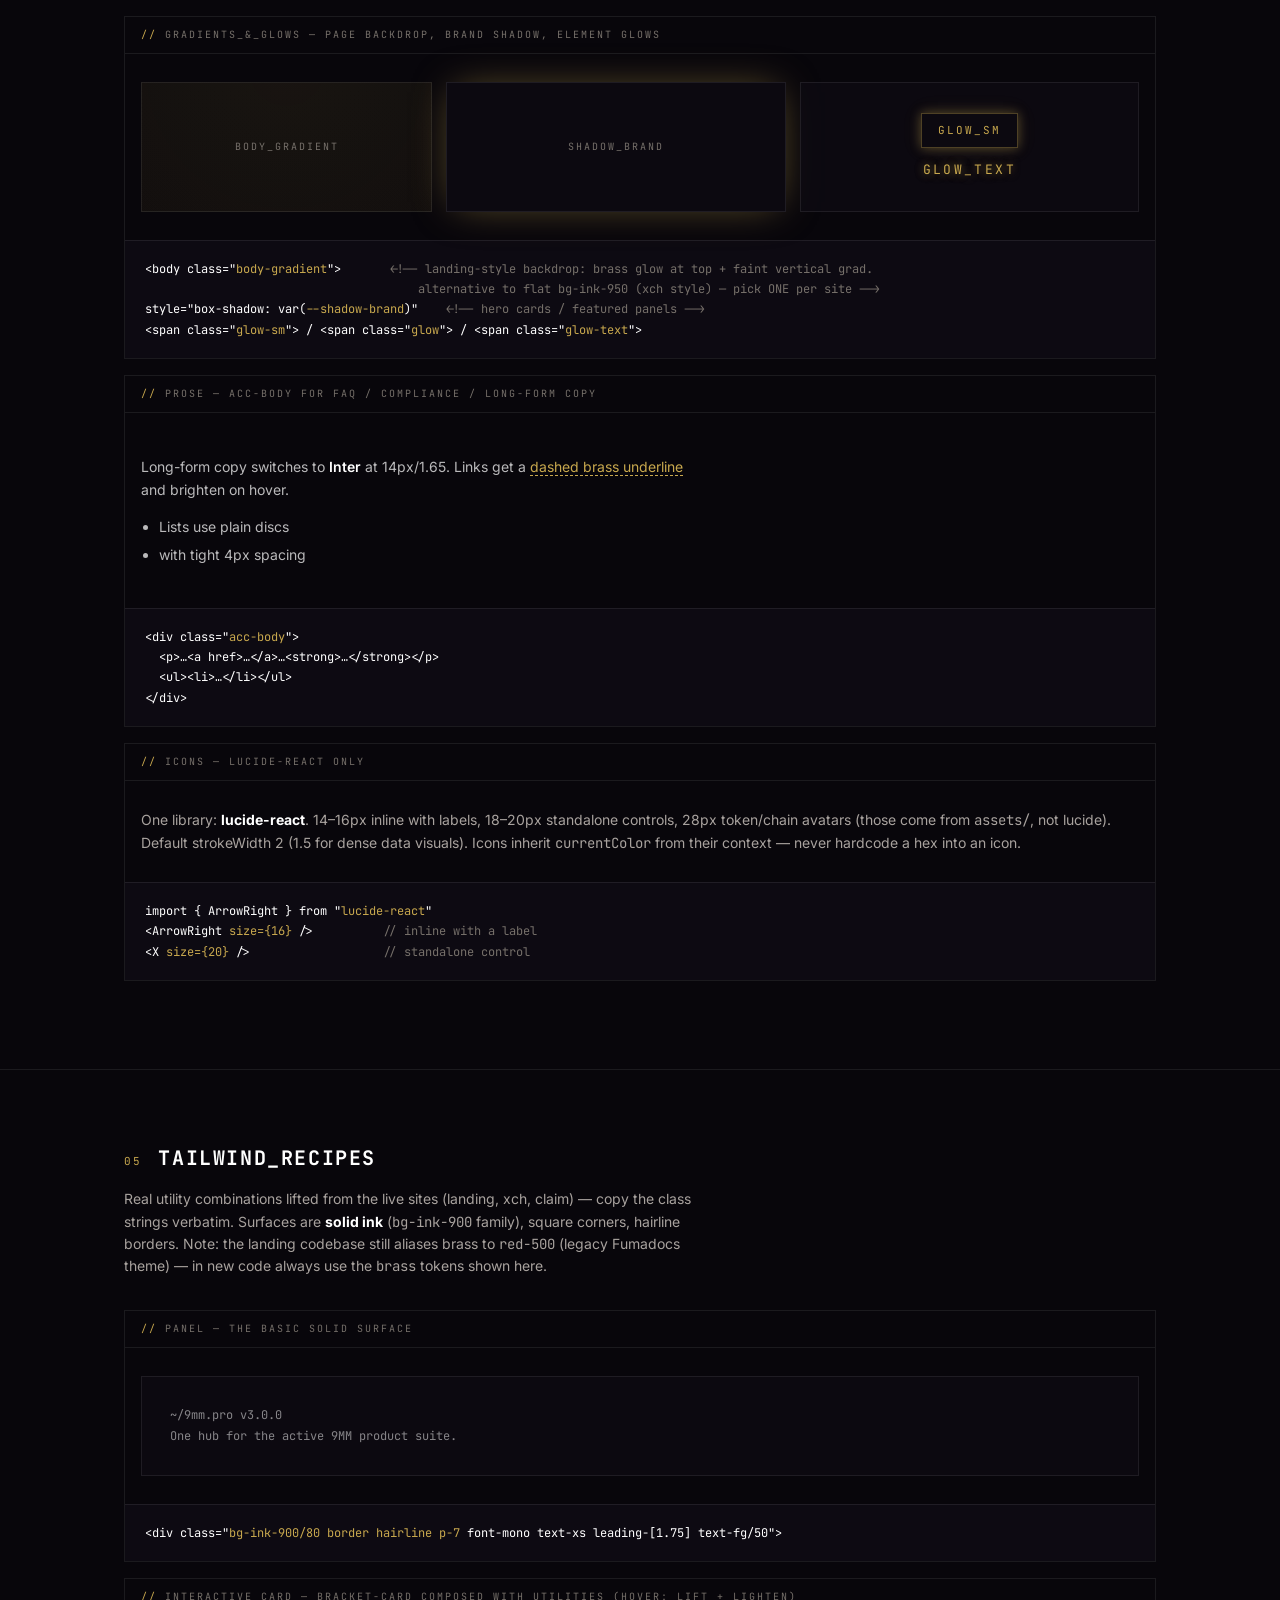
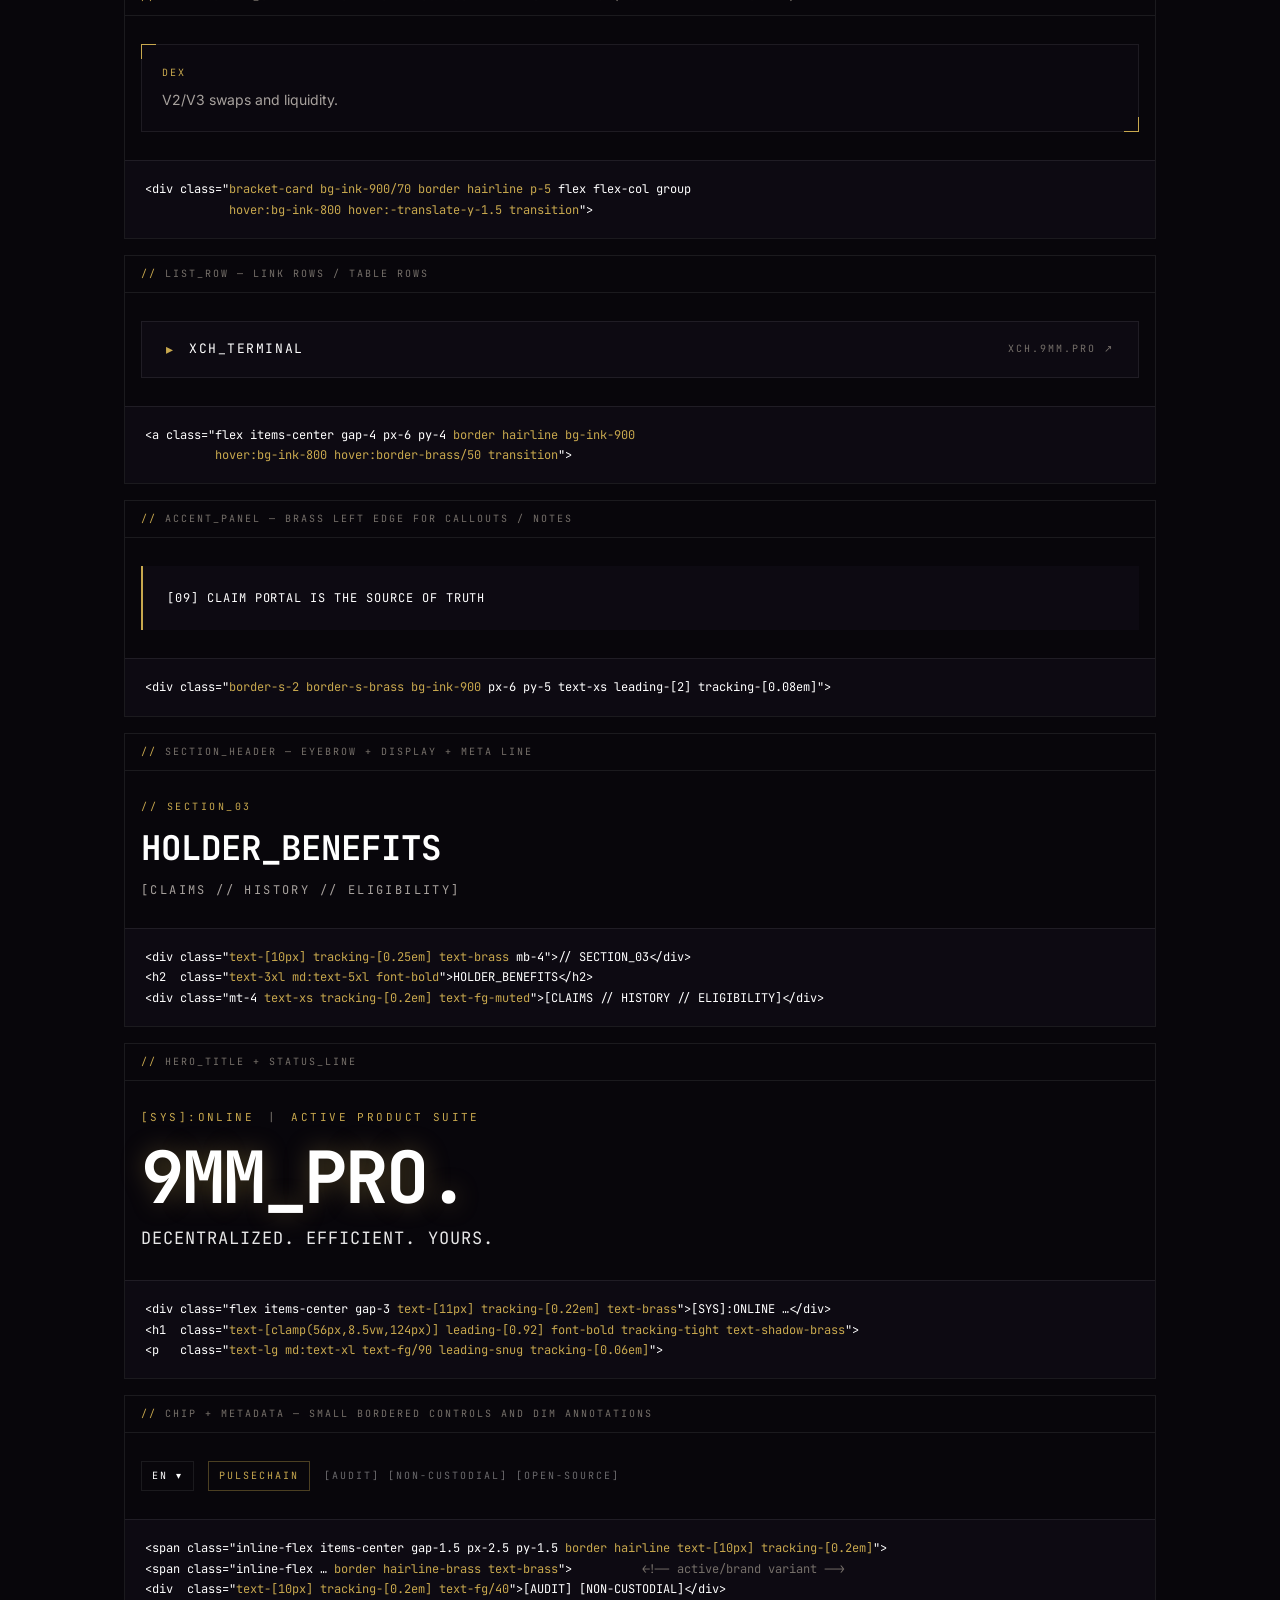
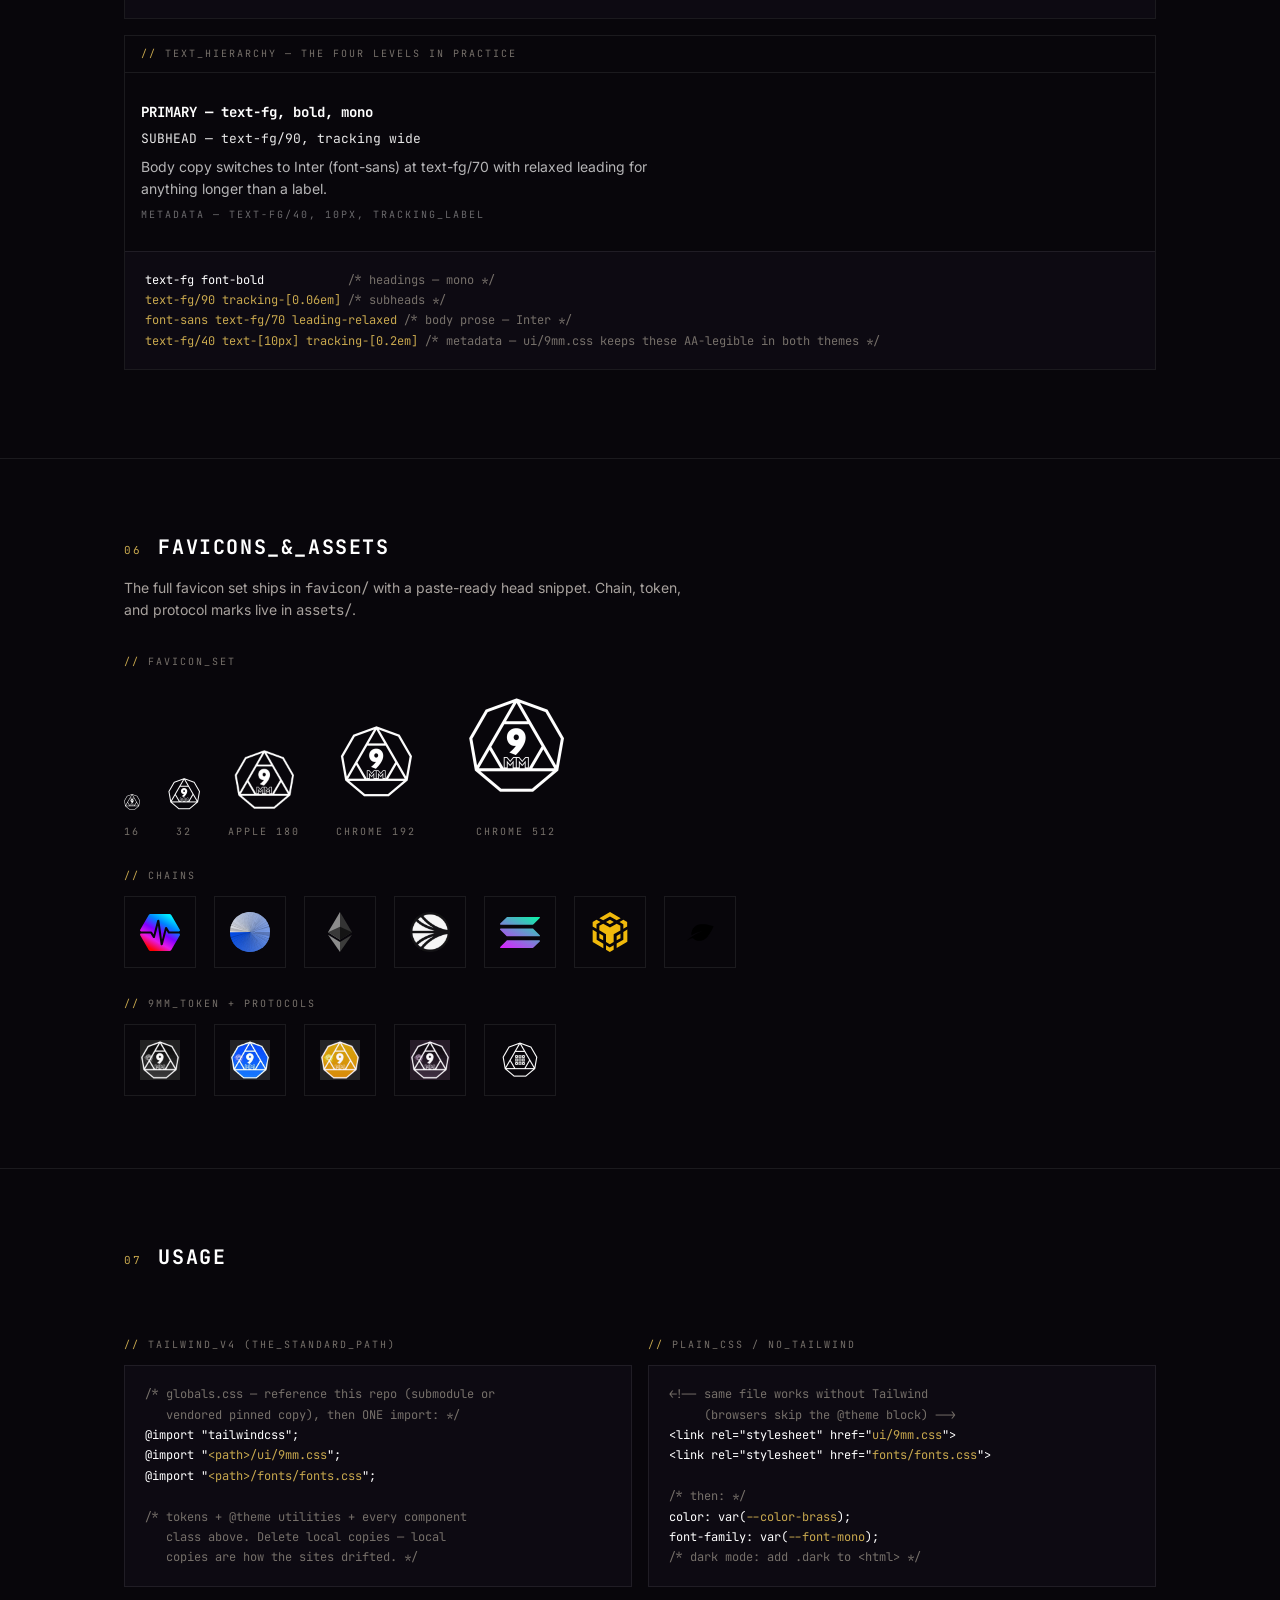
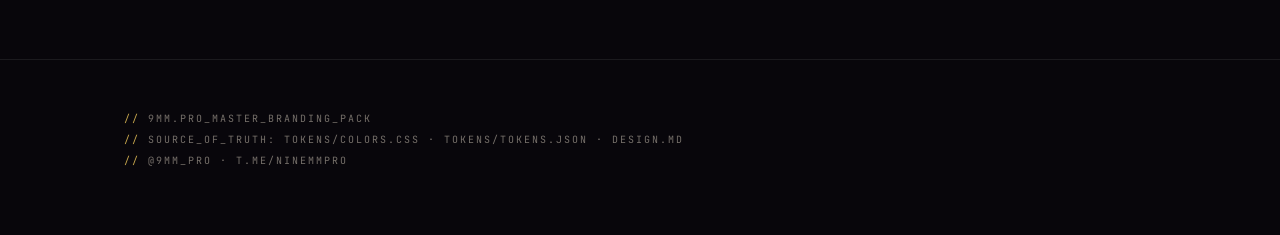
==== commit 02372636: "Cover full UI component vocabulary: tables, ticker rows, scrollbars, gradients, prose ui/9mm.css gai" ====
--- a/index.html
+++ b/index.html
@@ -396,6 +396,94 @@
 &lt;section class="relative"&gt;                       <span class="c">&lt;!-- ambient depth per section: --&gt;</span>
   &lt;div class="absolute inset-0 <span class="k">grid-bg</span> pointer-events-none" /&gt;
 &lt;div class="<span class="k">hairline</span>"&gt; / &lt;div class="<span class="k">hairline-brass</span>"&gt;  <span class="c">&lt;!-- border-color utilities --&gt;</span></pre>
+    </div>
+
+    <div class="ex">
+      <div class="ex-head"><span class="label"><span class="tick">//</span> TABLE_TERMINAL — data tables (sortable headers, semantic numbers)</span></div>
+      <div class="ex-demo" style="display:block">
+        <div style="overflow-x:auto">
+          <table class="table-terminal">
+            <thead><tr>
+              <th>Token</th>
+              <th class="sortable">Price</th>
+              <th class="sortable sorted">24h % ▼</th>
+              <th class="sortable">Volume (7d)</th>
+              <th class="sortable">Liquidity</th>
+            </tr></thead>
+            <tbody>
+              <tr><td>wXCH</td><td>$24.18</td><td class="num-up">+4.20%</td><td>1,337,420</td><td>982,001</td></tr>
+              <tr><td>9MM</td><td>$0.0091</td><td class="num-up">+1.08%</td><td>410,332</td><td>250,118</td></tr>
+              <tr><td>SBX</td><td>$0.0004</td><td class="num-down">−2.96%</td><td>88,019</td><td>61,553</td></tr>
+            </tbody>
+          </table>
+        </div>
+      </div>
+<pre>&lt;div class="overflow-x-auto"&gt;
+  &lt;table class="<span class="k">table-terminal</span>"&gt;                <span class="c">&lt;!-- add class "sticky-head" for scrolling panels:
+                                                       opaque brass-tinted sticky thead --&gt;</span>
+    &lt;thead&gt;&lt;tr&gt;&lt;th&gt;Token&lt;/th&gt;&lt;th class="<span class="k">sortable sorted</span>"&gt;24h % ▼&lt;/th&gt;…&lt;/tr&gt;&lt;/thead&gt;
+    &lt;tbody&gt;&lt;tr&gt;&lt;td&gt;wXCH&lt;/td&gt;&lt;td class="<span class="k">num-up</span>"&gt;+4.20%&lt;/td&gt;…&lt;/tr&gt;&lt;/tbody&gt;
+  &lt;/table&gt;&lt;/div&gt;</pre>
+    </div>
+
+    <div class="ex">
+      <div class="ex-head"><span class="label"><span class="tick">//</span> TICKER_ROW — rank / name / figures list (click-through rows)</span></div>
+      <div class="ex-demo" style="display:block">
+        <div class="ticker-row"><span class="rowno">01</span><span>wXCH / USDC</span><span class="up" style="font-size:12px">+4.20%</span><span style="font-size:12px; color:var(--color-fg-muted)">$24.18</span></div>
+        <div class="ticker-row is-selected"><span class="rowno">02</span><span>9MM / wXCH</span><span class="up" style="font-size:12px">+1.08%</span><span style="font-size:12px; color:var(--color-fg-muted)">$0.0091</span></div>
+        <div class="ticker-row"><span class="rowno">03</span><span>SBX / wXCH</span><span class="down" style="font-size:12px">−2.96%</span><span style="font-size:12px; color:var(--color-fg-muted)">$0.0004</span></div>
+      </div>
+<pre>&lt;div class="<span class="k">ticker-row</span>"&gt;&lt;span class="<span class="k">rowno</span>"&gt;01&lt;/span&gt;&lt;span&gt;wXCH / USDC&lt;/span&gt;…&lt;/div&gt;
+&lt;div class="<span class="k">ticker-row is-selected</span>"&gt;…&lt;/div&gt;   <span class="c">&lt;!-- brass inset edge + tint --&gt;</span></pre>
+    </div>
+
+    <div class="ex">
+      <div class="ex-head"><span class="label"><span class="tick">//</span> SCROLLBAR — styled globally by ui/9mm.css (scroll this box)</span></div>
+      <div class="ex-demo" style="display:block">
+        <div class="demo-card" style="height:120px; overflow-y:auto; font-size:11px; letter-spacing:.12em; line-height:2.4; color:var(--color-fg-muted)">
+          &gt; SCROLL_ME — ink track, ink-700 thumb, brass on hover<br>
+          &gt; 0x9a4e…c8a8 SWAP 1,337.42 XCH → 32,001 USDC<br>
+          &gt; 0x11fe…0b77 ADD_LIQUIDITY 9MM/wXCH<br>
+          &gt; 0x77aa…e901 CLAIM 412.99 9MM<br>
+          &gt; 0x3c01…aa19 SWAP 88.10 XCH → 2,130 USDC<br>
+          &gt; 0xfe92…1d20 REMOVE_LIQUIDITY SBX/wXCH<br>
+          &gt; 0x5b77…c001 SWAP 9,000 9MM → 81.9 XCH<br>
+          &gt; EOF_
+        </div>
+      </div>
+<pre><span class="c">/* nothing to add — ::-webkit-scrollbar rules ship in ui/9mm.css:
+   10px, transparent track, ink-700 thumb with ink-950 border, brass thumb on hover */</span></pre>
+    </div>
+
+    <div class="ex">
+      <div class="ex-head"><span class="label"><span class="tick">//</span> GRADIENTS_&amp;_GLOWS — page backdrop, brand shadow, element glows</span></div>
+      <div class="ex-demo">
+        <div class="body-gradient" style="flex:1; min-width:200px; height:130px; border:1px solid var(--hairline); display:grid; place-items:center"><span class="label">BODY_GRADIENT</span></div>
+        <div class="demo-card" style="flex:1; min-width:200px; height:130px; display:grid; place-items:center; box-shadow:var(--shadow-brand)"><span class="label">SHADOW_BRAND</span></div>
+        <div class="demo-card" style="flex:1; min-width:200px; height:130px; display:grid; place-items:center; gap:0">
+          <span class="glow-sm" style="border:1px solid var(--hairline-brass); padding:8px 16px; font-size:11px; letter-spacing:.18em; color:var(--color-brass)">GLOW_SM</span>
+          <span class="glow-text" style="font-size:13px; letter-spacing:.18em; color:var(--color-brass)">GLOW_TEXT</span>
+        </div>
+      </div>
+<pre>&lt;body class="<span class="k">body-gradient</span>"&gt;       <span class="c">&lt;!-- landing-style backdrop: brass glow at top + faint vertical grad.
+                                       alternative to flat bg-ink-950 (xch style) — pick ONE per site --&gt;</span>
+style="box-shadow: var(<span class="k">--shadow-brand</span>)"    <span class="c">&lt;!-- hero cards / featured panels --&gt;</span>
+&lt;span class="<span class="k">glow-sm</span>"&gt; / &lt;span class="<span class="k">glow</span>"&gt; / &lt;span class="<span class="k">glow-text</span>"&gt;</pre>
+    </div>
+
+    <div class="ex">
+      <div class="ex-head"><span class="label"><span class="tick">//</span> PROSE — acc-body for FAQ / compliance / long-form copy</span></div>
+      <div class="ex-demo" style="display:block">
+        <div class="acc-body" style="max-width:560px">
+          <p>Long-form copy switches to <strong>Inter</strong> at 14px/1.65. Links get a
+          <a href="#recipes">dashed brass underline</a> and brighten on hover.</p>
+          <ul><li>Lists use plain discs</li><li>with tight 4px spacing</li></ul>
+        </div>
+      </div>
+<pre>&lt;div class="<span class="k">acc-body</span>"&gt;
+  &lt;p&gt;…&lt;a href&gt;…&lt;/a&gt;…&lt;strong&gt;…&lt;/strong&gt;&lt;/p&gt;
+  &lt;ul&gt;&lt;li&gt;…&lt;/li&gt;&lt;/ul&gt;
+&lt;/div&gt;</pre>
     </div>
 
     <div class="ex">
--- a/ui/9mm.css
+++ b/ui/9mm.css
@@ -124,6 +124,15 @@
   );
   height: 140px;
   animation: scan 8s linear infinite;
+}
+
+/* ── page gradient (landing-style ambient backdrop) ───────────
+   Optional alternative to flat ink-950: faint brass glow at the
+   top + a barely-perceptible vertical gradient. Apply to body. */
+.body-gradient {
+  background:
+    radial-gradient(circle at 50% -12%, var(--body-glow), transparent 32rem),
+    linear-gradient(180deg, var(--body-grad-top) 0%, rgb(var(--ink-950-rgb)) 18rem, var(--body-grad-bottom) 100%);
 }
 
 /* ── hairlines ────────────────────────────────────────────── */
@@ -245,9 +254,114 @@
   box-shadow: 0 0 0 1px rgb(var(--brass-rgb));
 }
 
-/* ── text effects ─────────────────────────────────────────── */
+/* ── tables ───────────────────────────────────────────────────
+   Canonical data table (xch markets / claim holders pattern).
+   Wrap in <div class="overflow-x-auto"> for narrow viewports.
+   Numbers right-aligned with tabular figures; first column left. */
+.table-terminal {
+  width: 100%;
+  border-collapse: collapse;
+  font-size: 13px;
+}
+.table-terminal thead th {
+  padding: 10px 8px;
+  font-weight: 500;
+  font-size: 11px;
+  text-transform: uppercase;
+  letter-spacing: 0.15em;
+  color: rgb(var(--fg-subtle-rgb));
+  text-align: right;
+  white-space: nowrap;
+  border-bottom: 1px solid var(--hairline);
+}
+.table-terminal thead th:first-child { text-align: left; }
+.table-terminal thead th.sortable { cursor: pointer; user-select: none; transition: color 0.15s ease; }
+.table-terminal thead th.sortable:hover { color: rgb(var(--brass-rgb)); }
+.table-terminal thead th.sorted { color: rgb(var(--brass-rgb)); }
+.table-terminal tbody td {
+  padding: 9px 8px;
+  text-align: right;
+  font-variant-numeric: tabular-nums;
+  border-bottom: 1px solid rgb(var(--fg-rgb) / 0.04);
+}
+.table-terminal tbody td:first-child { text-align: left; }
+.table-terminal tbody tr { transition: background 0.15s ease; }
+.table-terminal tbody tr:hover { background: rgb(var(--brass-rgb) / 0.04); }
+.table-terminal .num-up { color: rgb(var(--success-rgb)); }
+.table-terminal .num-down { color: rgb(var(--danger-rgb)); }
+
+/* sticky header variant (claim holders pattern): opaque base +
+   brass tint so scrolled rows don't bleed through */
+.table-terminal.sticky-head thead th {
+  position: sticky;
+  top: 0;
+  z-index: 1;
+  color: rgb(var(--brass-rgb));
+  font-weight: 600;
+  background-color: rgb(var(--ink-900-rgb));
+  background-image: linear-gradient(rgb(var(--brass-rgb) / 0.12), rgb(var(--brass-rgb) / 0.12));
+  border-bottom: 1px solid var(--hairline-brass);
+}
+
+/* ── ticker row (xch list pattern: rank / name / figures) ──── */
+.ticker-row {
+  display: grid;
+  grid-template-columns: 36px 1fr auto auto;
+  align-items: center;
+  gap: 12px;
+  padding: 12px 16px;
+  border-bottom: 1px solid var(--hairline);
+  transition: background 0.15s ease;
+}
+.ticker-row:hover { background: rgb(var(--brass-rgb) / 0.04); }
+.ticker-row.is-selected {
+  background: rgb(var(--brass-rgb) / 0.08);
+  box-shadow: inset 3px 0 0 rgb(var(--brass-rgb));
+}
+.rowno {
+  font-size: 10px;
+  color: rgb(var(--fg-rgb) / 0.3);
+  letter-spacing: 0.12em;
+  font-variant-numeric: tabular-nums;
+}
+
+/* ── prose (FAQ bodies, compliance copy, docs) ────────────── */
+.acc-body {
+  font-family: var(--font-sans);
+  font-size: 14px;
+  line-height: 1.65;
+  color: rgb(var(--fg-rgb) / 0.72);
+}
+.acc-body a {
+  color: rgb(var(--brass-rgb));
+  text-decoration: none;
+  border-bottom: 1px dashed rgb(var(--brass-rgb));
+  transition: color 0.15s;
+}
+.acc-body a:hover { color: rgb(var(--brass-hot-rgb)); }
+.acc-body strong { color: rgb(var(--fg-rgb)); font-weight: 600; }
+.acc-body ul { margin-top: 8px; padding-left: 18px; }
+.acc-body li { list-style: disc; margin-bottom: 4px; }
+.acc-body p + p { margin-top: 10px; }
+
+/* ── text effects & glows ─────────────────────────────────── */
 .text-shadow-brass {
   text-shadow: 0 0 24px rgb(var(--brass-rgb) / 0.35);
+}
+.glow {
+  box-shadow:
+    0 0 12px rgb(var(--brass-rgb) / 0.5),
+    0 0 40px rgb(var(--brass-rgb) / 0.18);
+}
+.glow-sm {
+  box-shadow:
+    0 0 10px rgb(var(--brass-rgb) / 0.35),
+    0 0 20px rgb(var(--brass-rgb) / 0.12);
+}
+.glow-text {
+  text-shadow:
+    0 0 8px rgb(var(--brass-deep-rgb) / 0.8),
+    0 0 20px rgb(var(--brass-rgb) / 0.2);
 }
 
 /* ── small indicators ─────────────────────────────────────── */
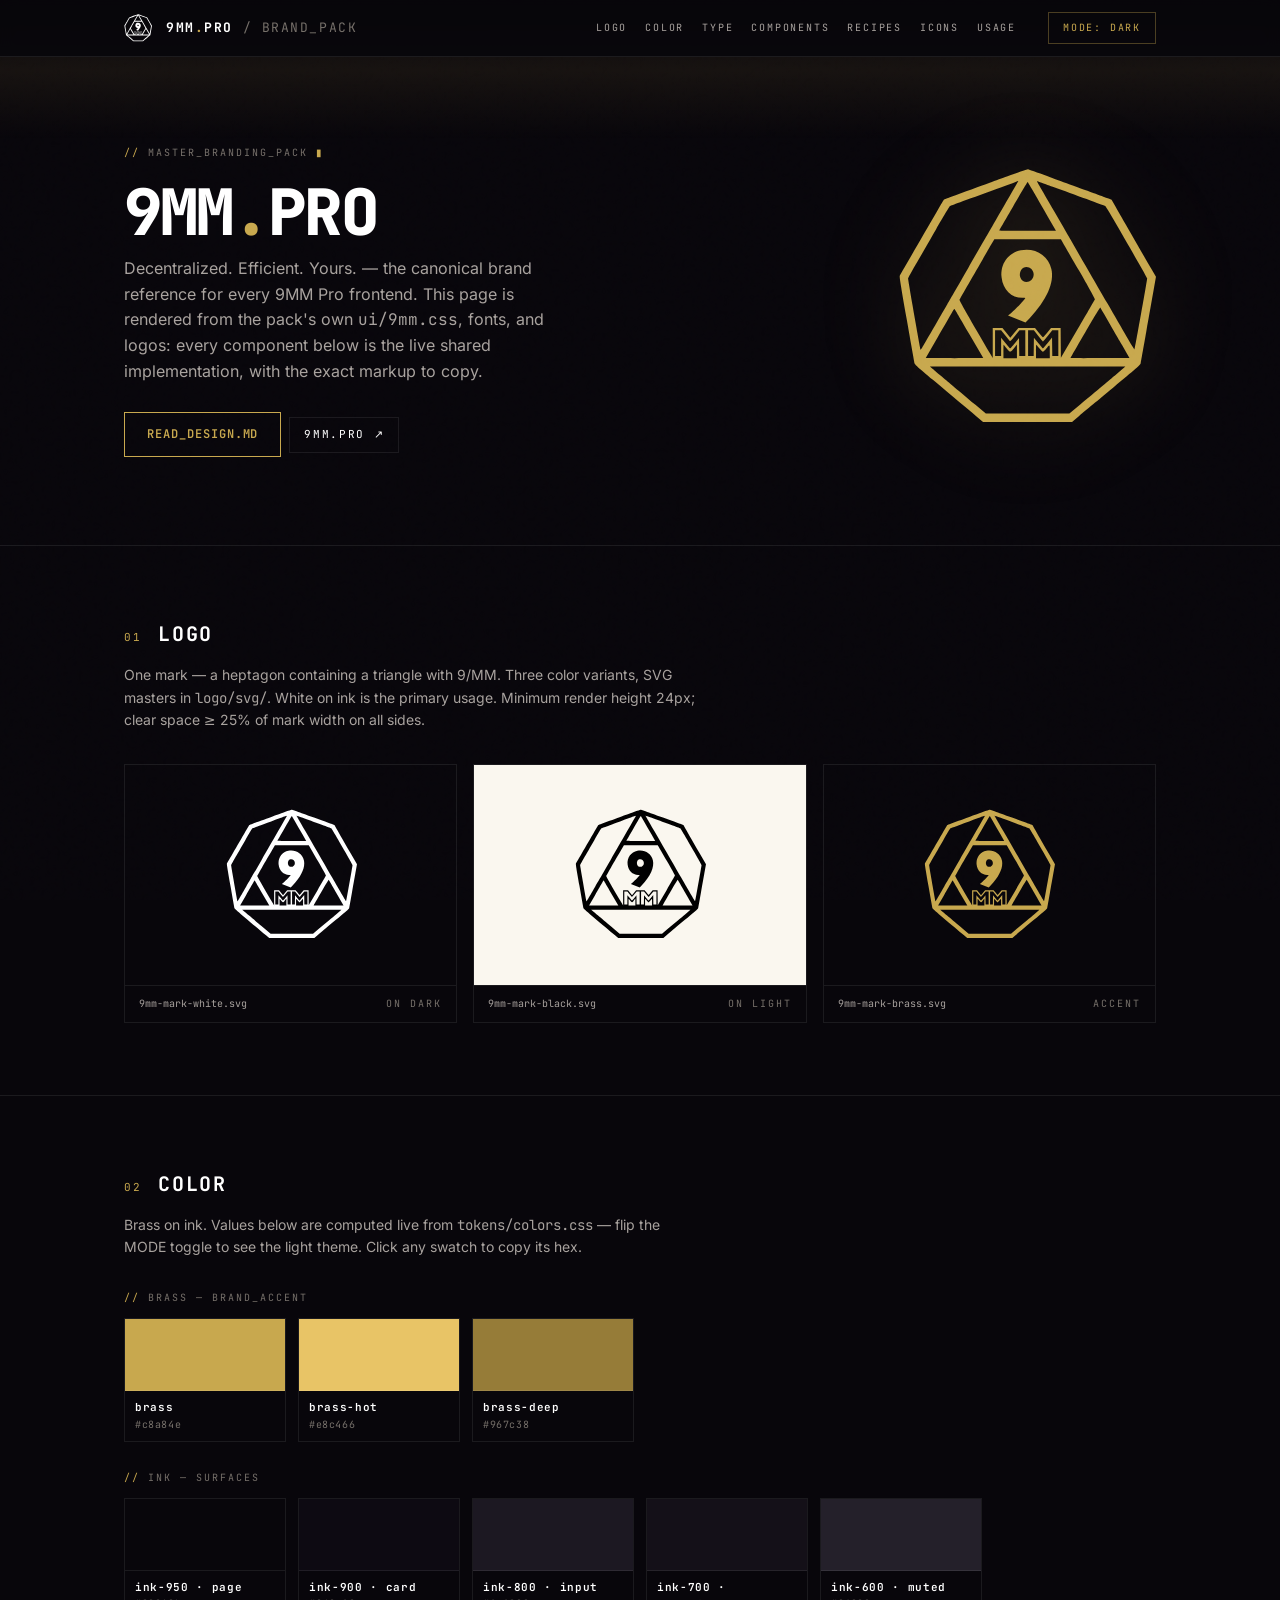
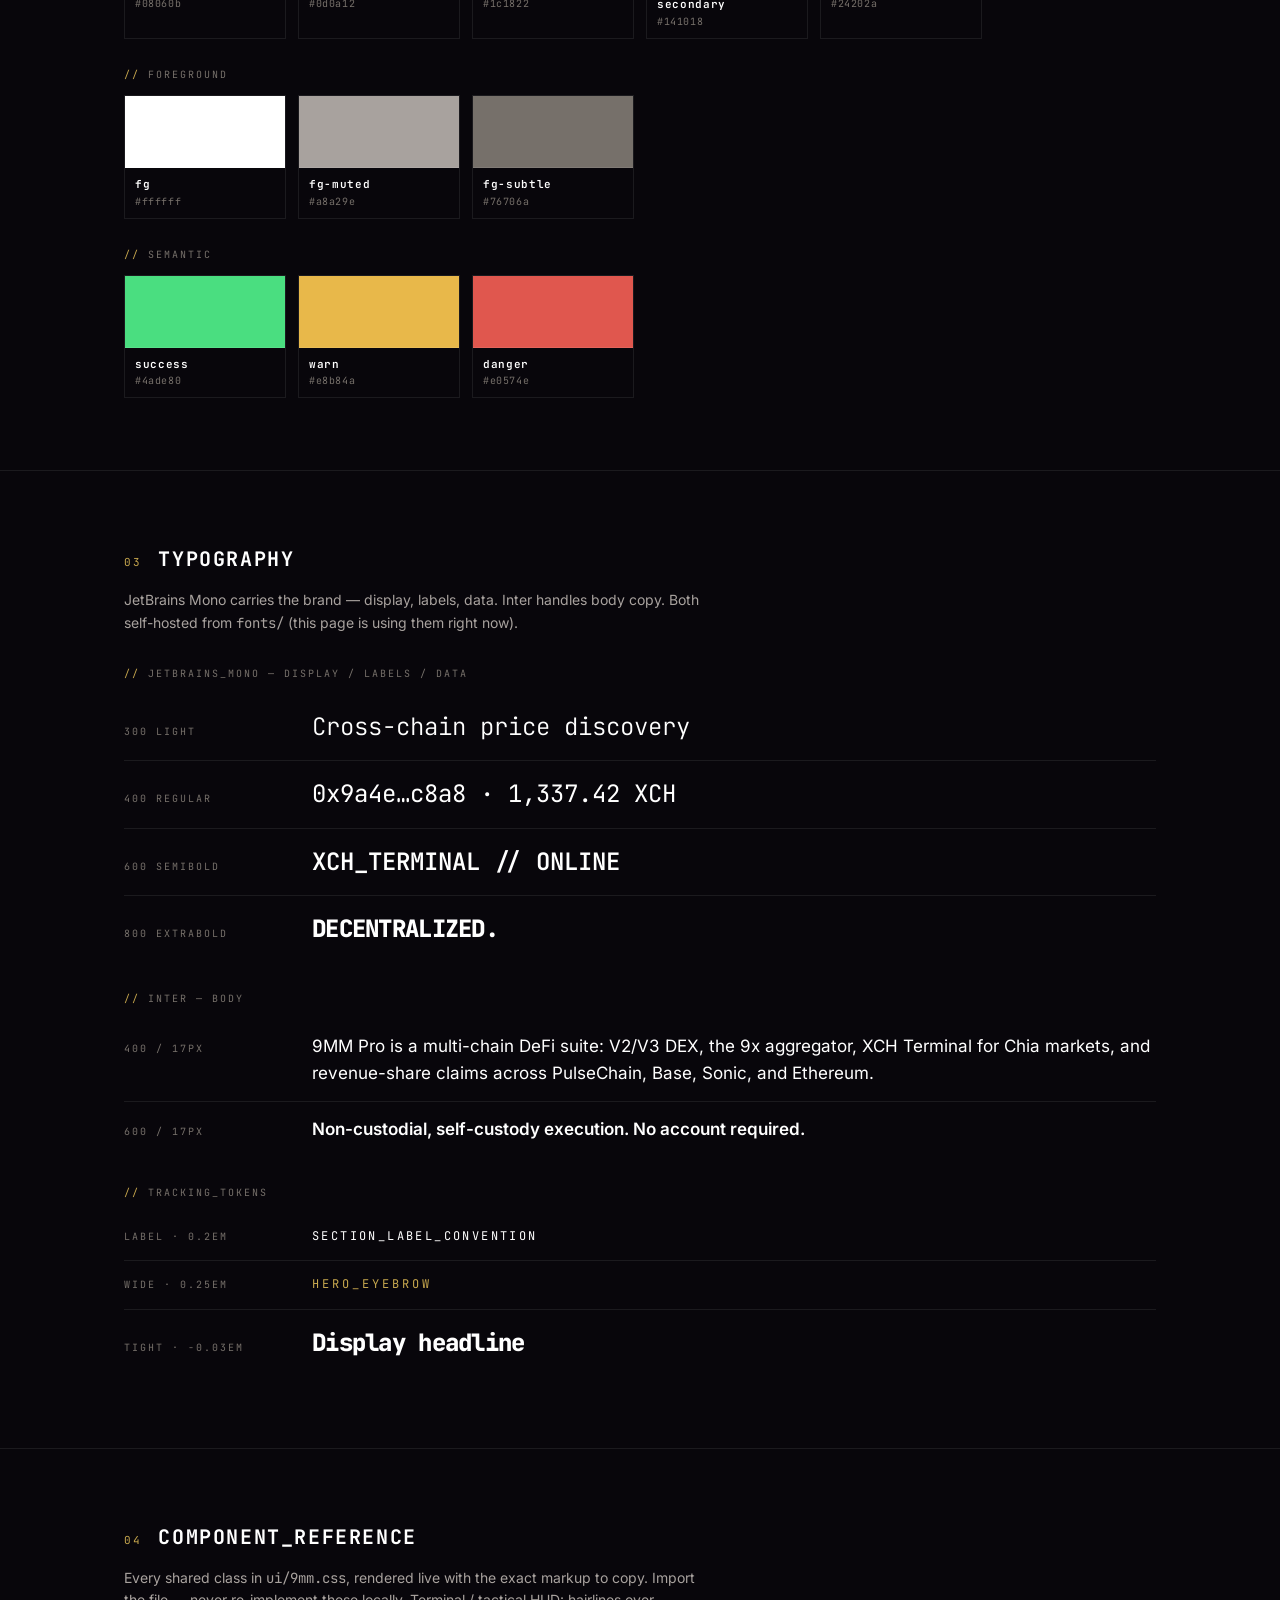
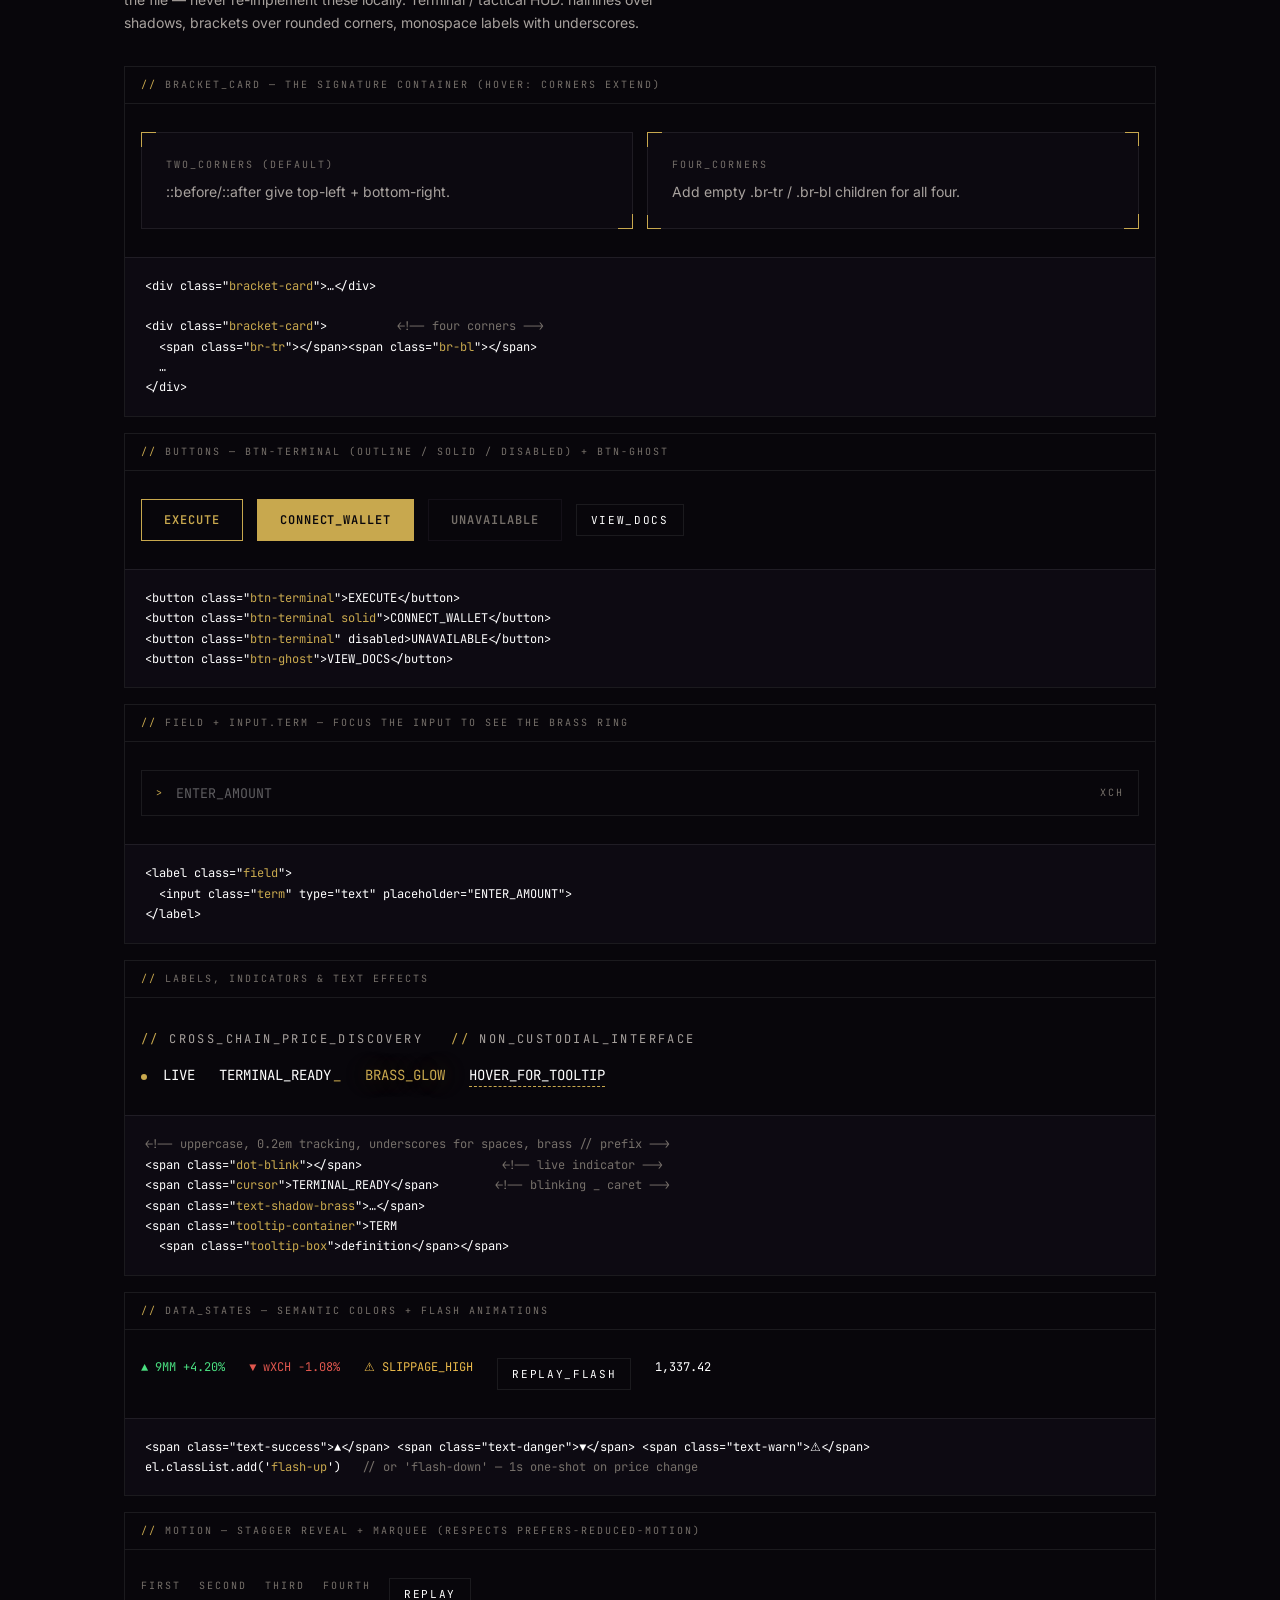
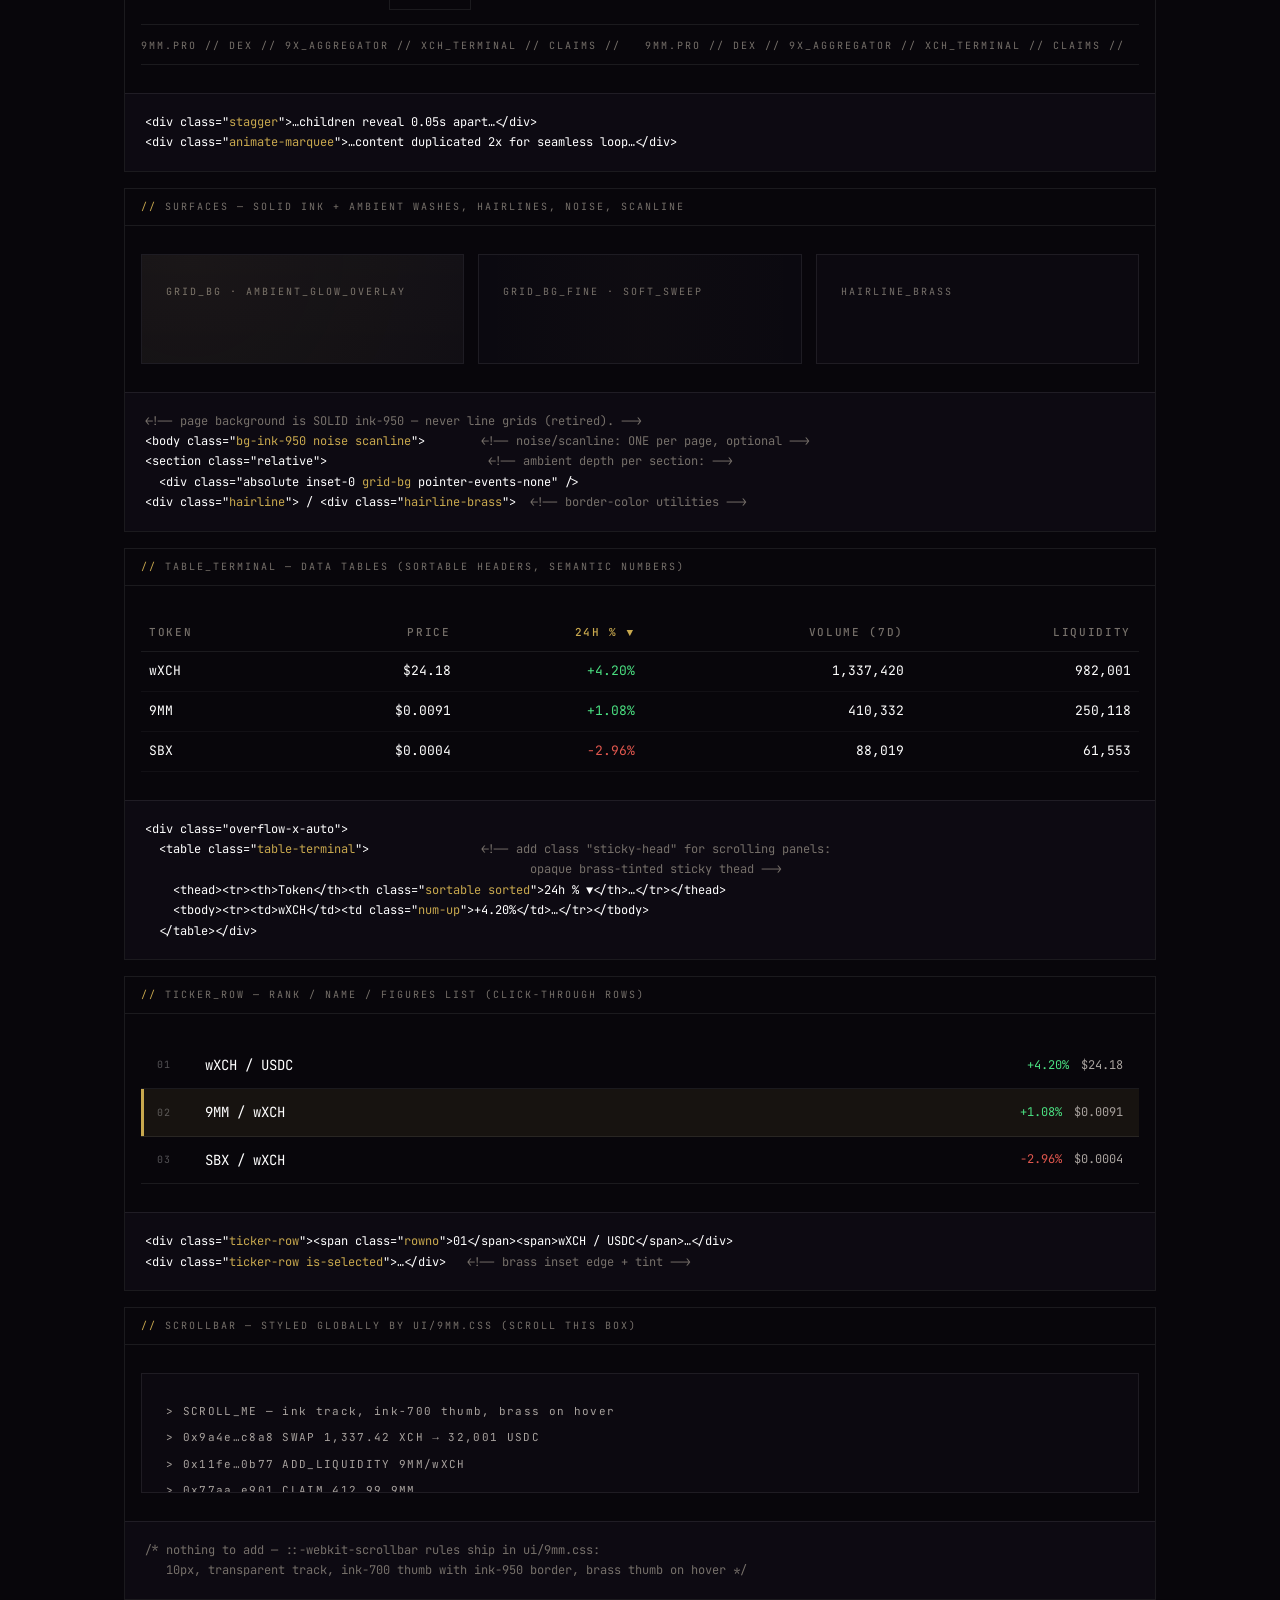
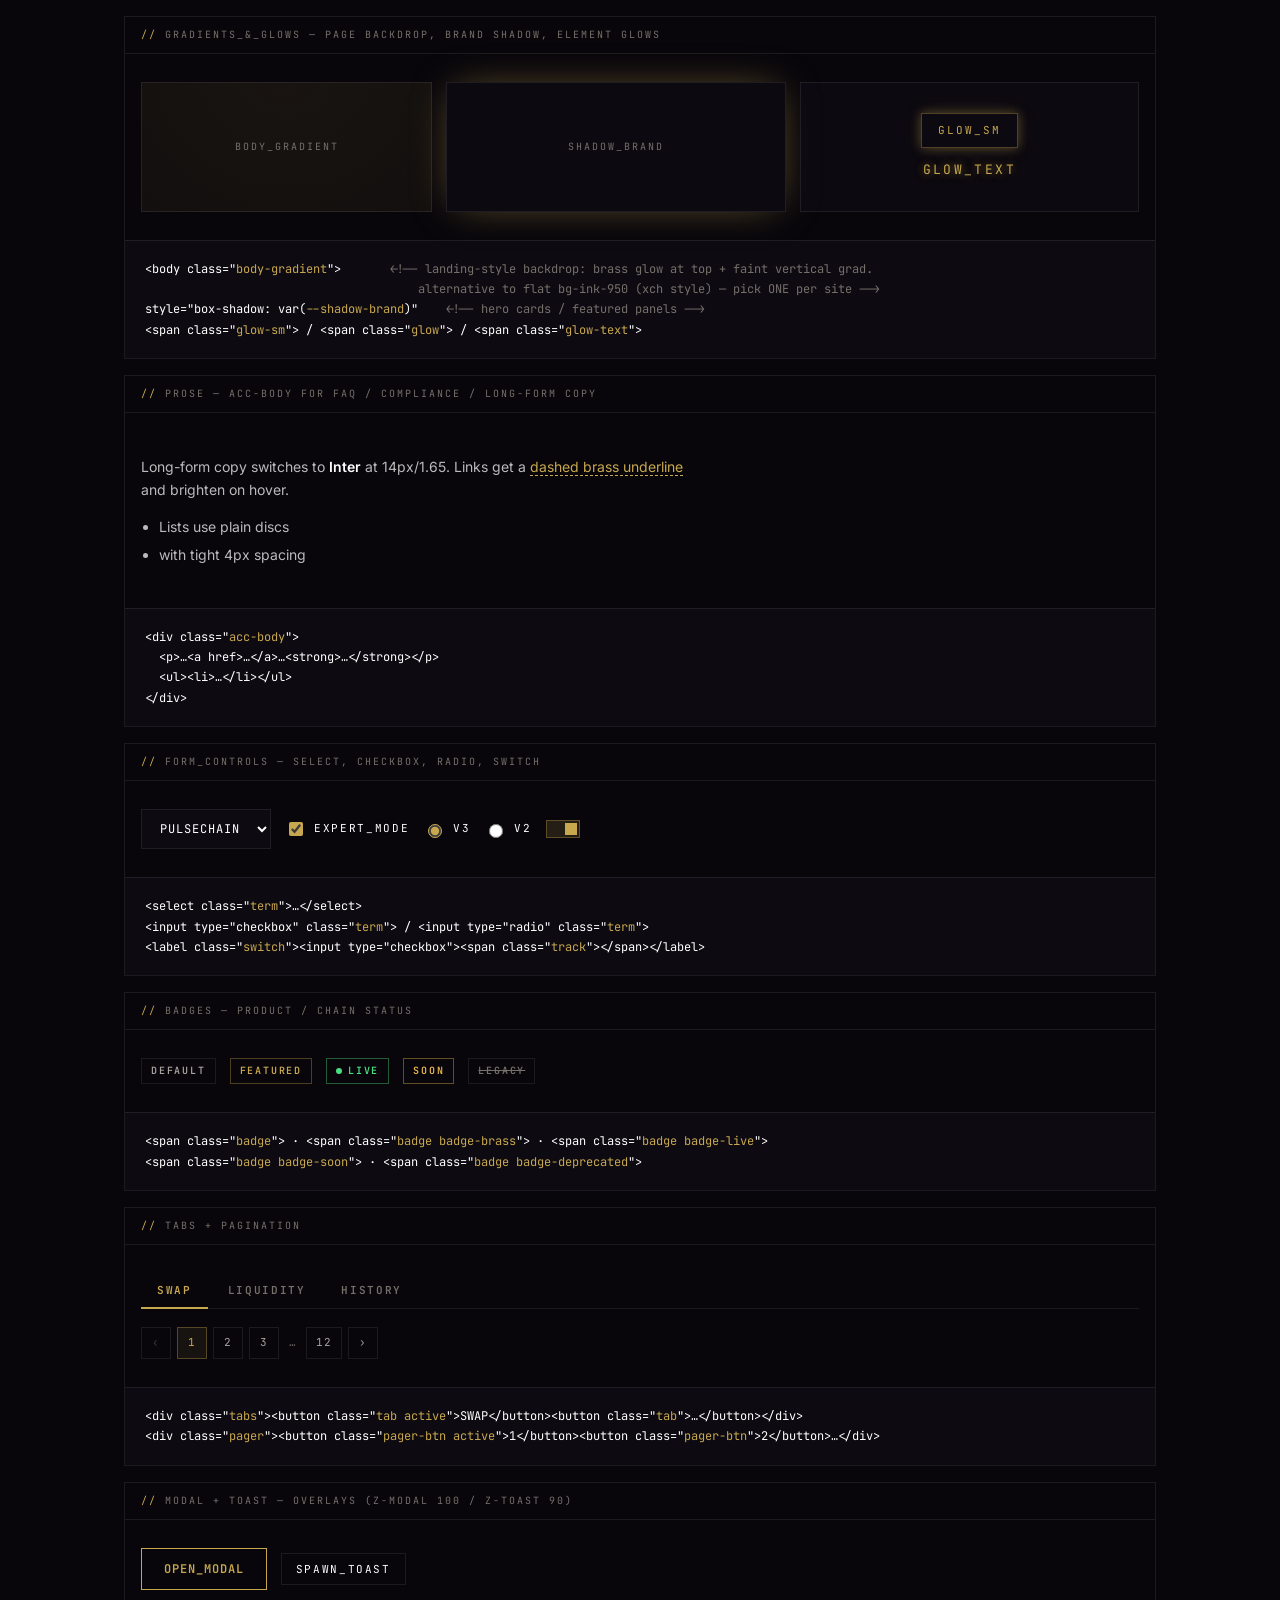
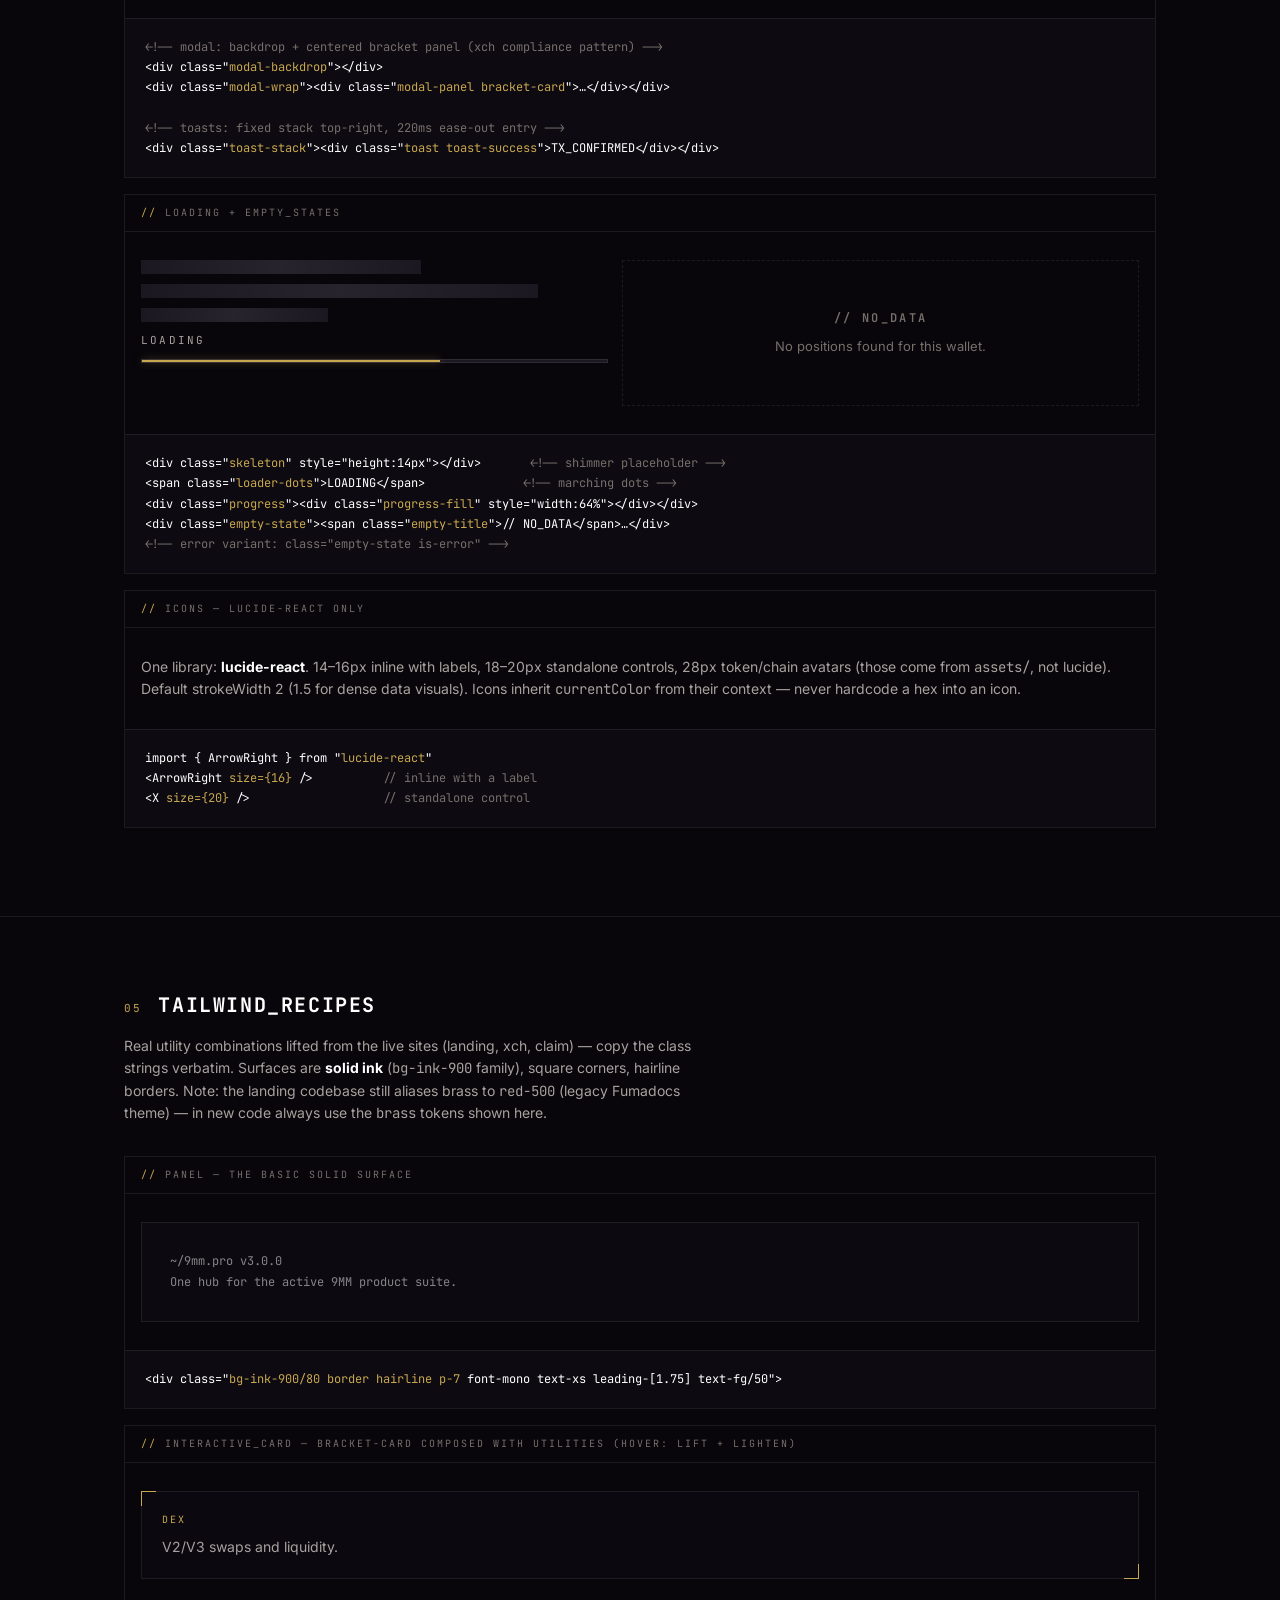
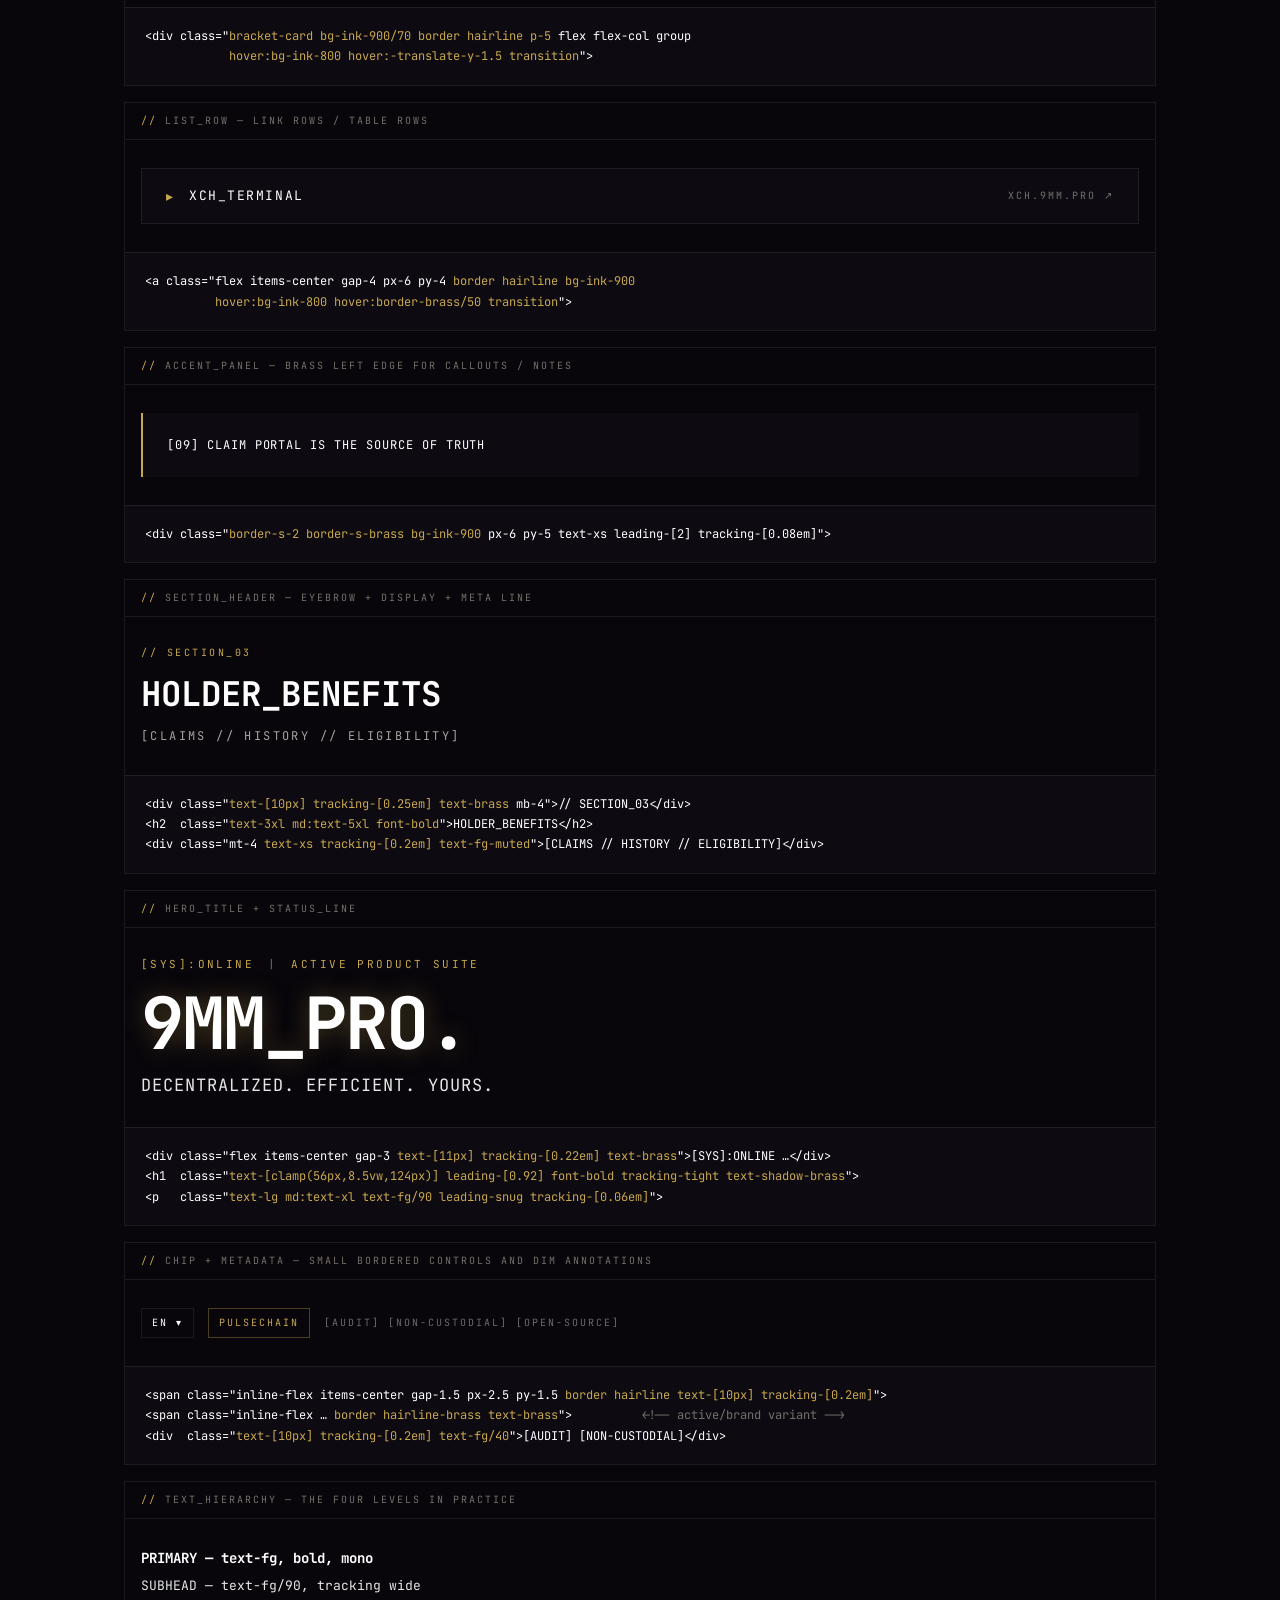
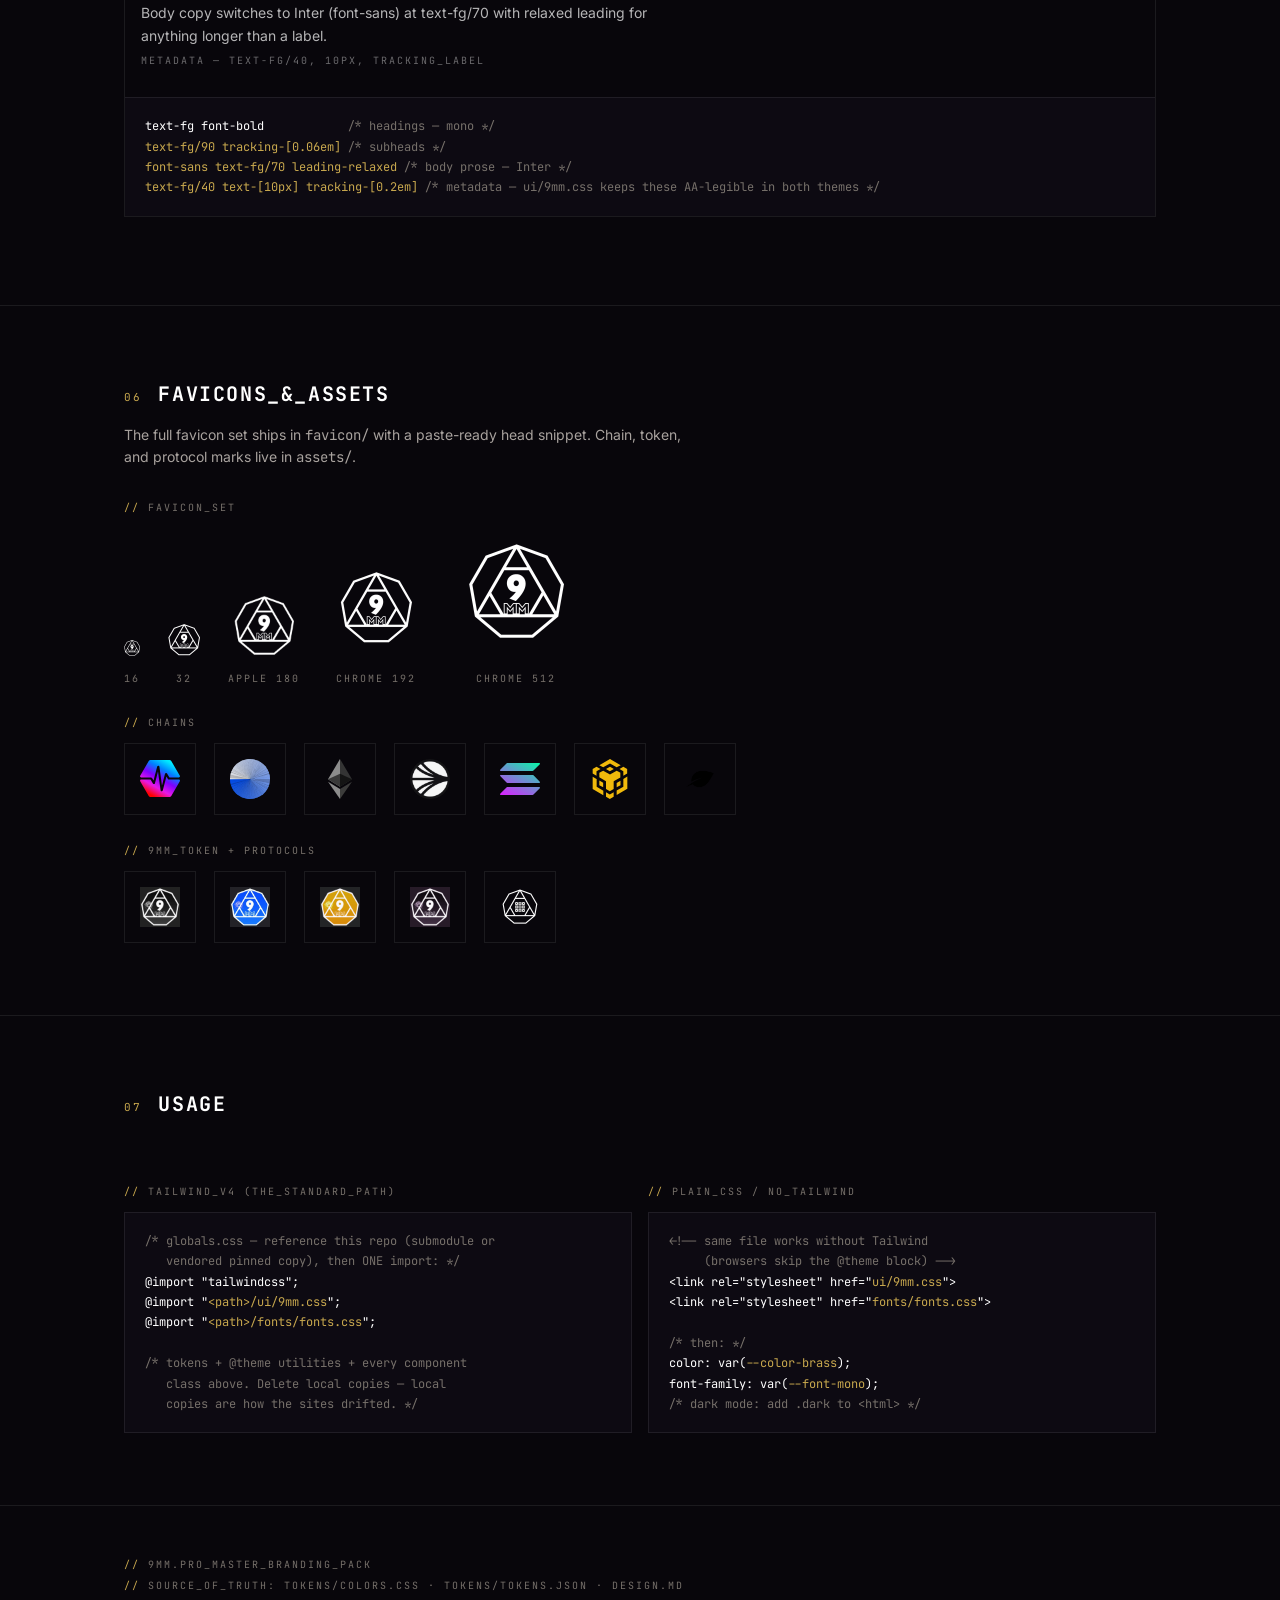
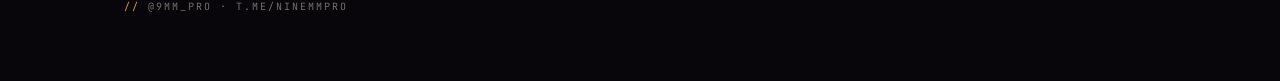
==== commit cea949ab: "Complete the component set + system specs + agent sync protocol ui/9mm.css: modal (xch compliance pa" ====
--- a/index.html
+++ b/index.html
@@ -484,6 +484,96 @@
   &lt;p&gt;…&lt;a href&gt;…&lt;/a&gt;…&lt;strong&gt;…&lt;/strong&gt;&lt;/p&gt;
   &lt;ul&gt;&lt;li&gt;…&lt;/li&gt;&lt;/ul&gt;
 &lt;/div&gt;</pre>
+    </div>
+
+    <div class="ex">
+      <div class="ex-head"><span class="label"><span class="tick">//</span> FORM_CONTROLS — select, checkbox, radio, switch</span></div>
+      <div class="ex-demo">
+        <select class="term">
+          <option>PULSECHAIN</option><option>BASE</option><option>SONIC</option><option>ETHEREUM</option>
+        </select>
+        <label style="display:inline-flex; align-items:center; gap:8px; font-size:11px; letter-spacing:.15em; cursor:pointer">
+          <input type="checkbox" class="term" checked> EXPERT_MODE</label>
+        <label style="display:inline-flex; align-items:center; gap:8px; font-size:11px; letter-spacing:.15em; cursor:pointer">
+          <input type="radio" name="r1" class="term" checked> V3</label>
+        <label style="display:inline-flex; align-items:center; gap:8px; font-size:11px; letter-spacing:.15em; cursor:pointer">
+          <input type="radio" name="r1" class="term"> V2</label>
+        <label class="switch"><input type="checkbox" checked><span class="track"></span></label>
+      </div>
+<pre>&lt;select class="<span class="k">term</span>"&gt;…&lt;/select&gt;
+&lt;input type="checkbox" class="<span class="k">term</span>"&gt; / &lt;input type="radio" class="<span class="k">term</span>"&gt;
+&lt;label class="<span class="k">switch</span>"&gt;&lt;input type="checkbox"&gt;&lt;span class="<span class="k">track</span>"&gt;&lt;/span&gt;&lt;/label&gt;</pre>
+    </div>
+
+    <div class="ex">
+      <div class="ex-head"><span class="label"><span class="tick">//</span> BADGES — product / chain status</span></div>
+      <div class="ex-demo">
+        <span class="badge">DEFAULT</span>
+        <span class="badge badge-brass">FEATURED</span>
+        <span class="badge badge-live"><span class="dot-blink" style="background:currentColor"></span>LIVE</span>
+        <span class="badge badge-soon">SOON</span>
+        <span class="badge badge-deprecated">LEGACY</span>
+      </div>
+<pre>&lt;span class="<span class="k">badge</span>"&gt; · &lt;span class="<span class="k">badge badge-brass</span>"&gt; · &lt;span class="<span class="k">badge badge-live</span>"&gt;
+&lt;span class="<span class="k">badge badge-soon</span>"&gt; · &lt;span class="<span class="k">badge badge-deprecated</span>"&gt;</pre>
+    </div>
+
+    <div class="ex">
+      <div class="ex-head"><span class="label"><span class="tick">//</span> TABS + PAGINATION</span></div>
+      <div class="ex-demo" style="display:block">
+        <div class="tabs" id="tabDemo" style="margin-bottom:18px">
+          <button class="tab active" type="button">SWAP</button>
+          <button class="tab" type="button">LIQUIDITY</button>
+          <button class="tab" type="button">HISTORY</button>
+        </div>
+        <div class="pager">
+          <button class="pager-btn" type="button" disabled>‹</button>
+          <button class="pager-btn active" type="button">1</button>
+          <button class="pager-btn" type="button">2</button>
+          <button class="pager-btn" type="button">3</button>
+          <span style="color:var(--color-fg-subtle); padding:0 4px">…</span>
+          <button class="pager-btn" type="button">12</button>
+          <button class="pager-btn" type="button">›</button>
+        </div>
+      </div>
+<pre>&lt;div class="<span class="k">tabs</span>"&gt;&lt;button class="<span class="k">tab active</span>"&gt;SWAP&lt;/button&gt;&lt;button class="<span class="k">tab</span>"&gt;…&lt;/button&gt;&lt;/div&gt;
+&lt;div class="<span class="k">pager</span>"&gt;&lt;button class="<span class="k">pager-btn active</span>"&gt;1&lt;/button&gt;&lt;button class="<span class="k">pager-btn</span>"&gt;2&lt;/button&gt;…&lt;/div&gt;</pre>
+    </div>
+
+    <div class="ex">
+      <div class="ex-head"><span class="label"><span class="tick">//</span> MODAL + TOAST — overlays (z-modal 100 / z-toast 90)</span></div>
+      <div class="ex-demo">
+        <button class="btn-terminal" type="button" id="modalOpen">OPEN_MODAL</button>
+        <button class="btn-ghost" type="button" id="toastSpawn">SPAWN_TOAST</button>
+      </div>
+<pre><span class="c">&lt;!-- modal: backdrop + centered bracket panel (xch compliance pattern) --&gt;</span>
+&lt;div class="<span class="k">modal-backdrop</span>"&gt;&lt;/div&gt;
+&lt;div class="<span class="k">modal-wrap</span>"&gt;&lt;div class="<span class="k">modal-panel bracket-card</span>"&gt;…&lt;/div&gt;&lt;/div&gt;
+
+<span class="c">&lt;!-- toasts: fixed stack top-right, 220ms ease-out entry --&gt;</span>
+&lt;div class="<span class="k">toast-stack</span>"&gt;&lt;div class="<span class="k">toast toast-success</span>"&gt;TX_CONFIRMED&lt;/div&gt;&lt;/div&gt;</pre>
+    </div>
+
+    <div class="ex">
+      <div class="ex-head"><span class="label"><span class="tick">//</span> LOADING + EMPTY_STATES</span></div>
+      <div class="ex-demo" style="align-items:stretch">
+        <div style="flex:1; min-width:220px; display:flex; flex-direction:column; gap:10px">
+          <div class="skeleton" style="height:14px; width:60%"></div>
+          <div class="skeleton" style="height:14px; width:85%"></div>
+          <div class="skeleton" style="height:14px; width:40%"></div>
+          <span class="loader-dots">LOADING</span>
+          <div class="progress"><div class="progress-fill" style="width:64%"></div></div>
+        </div>
+        <div class="empty-state" style="flex:1; min-width:220px">
+          <span class="empty-title">// NO_DATA</span>
+          <span class="empty-sub">No positions found for this wallet.</span>
+        </div>
+      </div>
+<pre>&lt;div class="<span class="k">skeleton</span>" style="height:14px"&gt;&lt;/div&gt;       <span class="c">&lt;!-- shimmer placeholder --&gt;</span>
+&lt;span class="<span class="k">loader-dots</span>"&gt;LOADING&lt;/span&gt;              <span class="c">&lt;!-- marching dots --&gt;</span>
+&lt;div class="<span class="k">progress</span>"&gt;&lt;div class="<span class="k">progress-fill</span>" style="width:64%"&gt;&lt;/div&gt;&lt;/div&gt;
+&lt;div class="<span class="k">empty-state</span>"&gt;&lt;span class="<span class="k">empty-title</span>"&gt;// NO_DATA&lt;/span&gt;…&lt;/div&gt;
+<span class="c">&lt;!-- error variant: class="empty-state is-error" --&gt;</span></pre>
     </div>
 
     <div class="ex">
@@ -752,6 +842,46 @@
     void d.offsetWidth;
     d.classList.add('stagger');
   });
+
+  // tabs demo
+  document.querySelectorAll('#tabDemo .tab').forEach(t => t.addEventListener('click', () => {
+    document.querySelectorAll('#tabDemo .tab').forEach(x => x.classList.remove('active'));
+    t.classList.add('active');
+  }));
+
+  // modal demo
+  document.getElementById('modalOpen').addEventListener('click', () => {
+    const backdrop = document.createElement('div');
+    backdrop.className = 'modal-backdrop';
+    const wrap = document.createElement('div');
+    wrap.className = 'modal-wrap';
+    wrap.innerHTML = `<div class="modal-panel bracket-card">
+      <div class="label" style="margin-bottom:12px"><span style="color:var(--color-brass)">//</span> COMPLIANCE_NOTICE</div>
+      <p class="acc-body" style="margin:0 0 20px">This is the canonical modal: ink backdrop at 95% with blur,
+      bracket-card panel on ink-900, max-width 42rem. Click CLOSE or the backdrop to dismiss.</p>
+      <button class="btn-terminal solid" type="button" id="modalClose">ACKNOWLEDGE</button>
+      <button class="btn-ghost" type="button" id="modalClose2">CLOSE</button>
+    </div>`;
+    document.body.append(backdrop, wrap);
+    const close = () => { backdrop.remove(); wrap.remove(); };
+    backdrop.addEventListener('click', close);
+    wrap.addEventListener('click', e => { if (e.target === wrap) close(); });
+    wrap.querySelector('#modalClose').addEventListener('click', close);
+    wrap.querySelector('#modalClose2').addEventListener('click', close);
+  });
+
+  // toast demo
+  let toastStack = null, toastN = 0;
+  const toastKinds = [['toast-success', 'TX_CONFIRMED // 1,337.42 XCH'], ['toast-warn', 'SLIPPAGE_HIGH // 2.4%'], ['toast-danger', 'TX_REVERTED // INSUFFICIENT_FUNDS'], ['', 'SYNC_COMPLETE']];
+  document.getElementById('toastSpawn').addEventListener('click', () => {
+    if (!toastStack) { toastStack = document.createElement('div'); toastStack.className = 'toast-stack'; document.body.append(toastStack); }
+    const [kind, msg] = toastKinds[toastN++ % toastKinds.length];
+    const t = document.createElement('div');
+    t.className = 'toast ' + kind;
+    t.textContent = msg;
+    toastStack.prepend(t);
+    setTimeout(() => t.remove(), 3500);
+  });
 </script>
 </body>
 </html>
--- a/ui/9mm.css
+++ b/ui/9mm.css
@@ -67,6 +67,23 @@
 /* horizontal-overflow lock (iOS Safari needs it on both elements) */
 html { overflow-x: hidden; }
 body { min-height: 100vh; overflow-x: hidden; }
+
+/* z-index scale — keep every layer on this ladder */
+:root {
+  --z-noise: 1;       /* .noise::before */
+  --z-scanline: 2;    /* .scanline::after */
+  --z-sticky: 10;     /* sticky table heads, in-panel chrome */
+  --z-header: 40;     /* site header */
+  --z-tooltip: 50;
+  --z-toast: 90;
+  --z-modal: 100;     /* backdrop + panel (xch compliance modal) */
+}
+
+/* keyboard focus — brass ring, never invisible */
+:focus-visible {
+  outline: 1px solid rgb(var(--brass-rgb));
+  outline-offset: 2px;
+}
 
 ::selection {
   background: rgb(var(--brass-rgb));
@@ -381,6 +398,258 @@
   animation: blink 1.1s steps(1) infinite;
 }
 
+/* ── select / checkbox / radio / switch ───────────────────── */
+select.term {
+  background: rgb(var(--ink-900-rgb));
+  border: 1px solid var(--hairline);
+  color: rgb(var(--fg-rgb));
+  font-family: var(--font-mono);
+  font-size: 12px;
+  letter-spacing: 0.08em;
+  padding: 10px 14px;
+  cursor: pointer;
+  transition: border-color 0.15s ease;
+}
+select.term:hover, select.term:focus { border-color: rgb(var(--brass-rgb)); outline: none; }
+select.term option { background: rgb(var(--ink-900-rgb)); }
+
+input[type="checkbox"].term,
+input[type="radio"].term {
+  accent-color: rgb(var(--brass-rgb));
+  width: 14px;
+  height: 14px;
+  cursor: pointer;
+}
+
+.switch {
+  position: relative;
+  display: inline-block;
+  width: 34px;
+  height: 18px;
+  cursor: pointer;
+}
+.switch input { opacity: 0; width: 0; height: 0; }
+.switch .track {
+  position: absolute;
+  inset: 0;
+  border: 1px solid var(--hairline);
+  background: rgb(var(--ink-800-rgb));
+  transition: border-color 0.15s ease, background 0.15s ease;
+}
+.switch .track::before {
+  content: '';
+  position: absolute;
+  top: 2px;
+  left: 2px;
+  width: 12px;
+  height: 12px;
+  background: rgb(var(--fg-subtle-rgb));
+  transition: transform 0.15s ease, background 0.15s ease;
+}
+.switch input:checked + .track {
+  border-color: var(--hairline-brass);
+  background: rgb(var(--brass-rgb) / 0.15);
+}
+.switch input:checked + .track::before {
+  transform: translateX(16px);
+  background: rgb(var(--brass-rgb));
+}
+.switch input:focus-visible + .track {
+  outline: 1px solid rgb(var(--brass-rgb));
+  outline-offset: 2px;
+}
+
+/* ── badges ───────────────────────────────────────────────── */
+.badge {
+  display: inline-flex;
+  align-items: center;
+  gap: 6px;
+  padding: 4px 9px;
+  border: 1px solid var(--hairline);
+  font-family: var(--font-mono);
+  font-size: 10px;
+  font-weight: 600;
+  letter-spacing: 0.18em;
+  text-transform: uppercase;
+  color: rgb(var(--fg-muted-rgb));
+}
+.badge-brass { border-color: var(--hairline-brass); color: rgb(var(--brass-rgb)); }
+.badge-live { border-color: rgb(var(--success-rgb) / 0.4); color: rgb(var(--success-rgb)); }
+.badge-soon { border-color: rgb(var(--warn-rgb) / 0.4); color: rgb(var(--warn-rgb)); }
+.badge-deprecated { color: rgb(var(--fg-subtle-rgb)); text-decoration: line-through; }
+
+/* ── tabs ─────────────────────────────────────────────────── */
+.tabs {
+  display: flex;
+  gap: 4px;
+  border-bottom: 1px solid var(--hairline);
+}
+.tab {
+  padding: 10px 16px;
+  font-family: var(--font-mono);
+  font-size: 11px;
+  font-weight: 600;
+  letter-spacing: 0.15em;
+  text-transform: uppercase;
+  color: rgb(var(--fg-subtle-rgb));
+  background: transparent;
+  border: none;
+  border-bottom: 2px solid transparent;
+  margin-bottom: -1px;
+  cursor: pointer;
+  transition: color 0.15s ease, border-color 0.15s ease;
+}
+.tab:hover { color: rgb(var(--fg-rgb)); }
+.tab.active {
+  color: rgb(var(--brass-rgb));
+  border-bottom-color: rgb(var(--brass-rgb));
+}
+
+/* ── pagination ───────────────────────────────────────────── */
+.pager {
+  display: inline-flex;
+  align-items: center;
+  gap: 6px;
+  font-family: var(--font-mono);
+  font-size: 11px;
+}
+.pager-btn {
+  min-width: 30px;
+  padding: 6px 9px;
+  border: 1px solid var(--hairline);
+  background: transparent;
+  color: rgb(var(--fg-muted-rgb));
+  font: inherit;
+  letter-spacing: 0.08em;
+  cursor: pointer;
+  text-align: center;
+  transition: border-color 0.15s ease, color 0.15s ease;
+}
+.pager-btn:hover:not(:disabled) { border-color: rgb(var(--brass-rgb)); color: rgb(var(--brass-rgb)); }
+.pager-btn.active { border-color: var(--hairline-brass); color: rgb(var(--brass-rgb)); background: rgb(var(--brass-rgb) / 0.08); }
+.pager-btn:disabled { color: rgb(var(--fg-subtle-rgb) / 0.5); cursor: not-allowed; }
+
+/* ── modal (xch compliance-modal pattern) ─────────────────────
+   Panel composes .bracket-card. Markup:
+   <div class="modal-backdrop"></div>
+   <div class="modal-wrap"><div class="modal-panel bracket-card">…</div></div> */
+.modal-backdrop {
+  position: fixed;
+  inset: 0;
+  z-index: var(--z-modal);
+  background: rgb(var(--ink-950-rgb) / 0.95);
+  backdrop-filter: blur(12px);
+}
+.modal-wrap {
+  position: fixed;
+  inset: 0;
+  z-index: var(--z-modal);
+  display: flex;
+  align-items: flex-start;
+  justify-content: center;
+  overflow-y: auto;
+  padding: 32px 16px;
+}
+.modal-panel {
+  background: rgb(var(--ink-900-rgb));
+  border: 1px solid var(--hairline);
+  width: 100%;
+  max-width: 42rem;
+  padding: 28px;
+  animation: reveal 0.25s cubic-bezier(0.2, 0.8, 0.2, 1) both;
+}
+
+/* ── toast (tokens-portal pattern) ────────────────────────────
+   Stack toasts in a fixed container, newest on top. */
+.toast-stack {
+  position: fixed;
+  top: 16px;
+  right: 16px;
+  z-index: var(--z-toast);
+  display: flex;
+  flex-direction: column;
+  gap: 8px;
+  width: min(360px, calc(100vw - 32px));
+}
+.toast {
+  background: rgb(var(--ink-900-rgb));
+  border: 1px solid var(--hairline);
+  border-left: 2px solid rgb(var(--brass-rgb));
+  padding: 12px 16px;
+  font-family: var(--font-mono);
+  font-size: 12px;
+  letter-spacing: 0.06em;
+  animation: toast-in 220ms ease-out;
+}
+.toast-success { border-left-color: rgb(var(--success-rgb)); }
+.toast-warn { border-left-color: rgb(var(--warn-rgb)); }
+.toast-danger { border-left-color: rgb(var(--danger-rgb)); }
+
+/* ── loading states ───────────────────────────────────────── */
+.skeleton {
+  position: relative;
+  overflow: hidden;
+  background: rgb(var(--ink-800-rgb));
+}
+.skeleton::after {
+  content: '';
+  position: absolute;
+  inset: 0;
+  background: linear-gradient(90deg, transparent, rgb(var(--fg-rgb) / 0.05), transparent);
+  animation: shimmer 1.6s linear infinite;
+}
+
+/* terminal loader: LOADING with marching dots — <span class="loader-dots">LOADING</span> */
+.loader-dots {
+  font-family: var(--font-mono);
+  font-size: 11px;
+  letter-spacing: 0.2em;
+  text-transform: uppercase;
+  color: rgb(var(--fg-muted-rgb));
+}
+.loader-dots::after {
+  content: '';
+  display: inline-block;
+  width: 3ch;
+  text-align: left;
+  animation: dots 1.2s steps(4) infinite;
+}
+
+.progress {
+  height: 4px;
+  border: 1px solid var(--hairline);
+  background: rgb(var(--ink-800-rgb));
+}
+.progress > .progress-fill {
+  height: 100%;
+  background: rgb(var(--brass-rgb));
+  box-shadow: 0 0 8px rgb(var(--brass-rgb) / 0.5);
+  transition: width 0.3s ease;
+}
+
+/* ── empty / error state ──────────────────────────────────── */
+.empty-state {
+  display: grid;
+  place-items: center;
+  gap: 8px;
+  padding: 48px 24px;
+  border: 1px dashed var(--hairline);
+  text-align: center;
+}
+.empty-state .empty-title {
+  font-family: var(--font-mono);
+  font-size: 12px;
+  font-weight: 600;
+  letter-spacing: 0.2em;
+  color: rgb(var(--fg-subtle-rgb));
+}
+.empty-state .empty-sub {
+  font-family: var(--font-sans);
+  font-size: 13px;
+  color: rgb(var(--fg-subtle-rgb));
+}
+.empty-state.is-error .empty-title { color: rgb(var(--danger-rgb)); }
+
 /* ── tooltip ──────────────────────────────────────────────── */
 .tooltip-container {
   position: relative;
@@ -460,6 +729,24 @@
 .stagger > *:nth-child(7) { animation-delay: 0.65s; }
 .stagger > *:nth-child(8) { animation-delay: 0.75s; }
 
+@keyframes toast-in {
+  from { opacity: 0; transform: translateY(-8px); }
+  to { opacity: 1; transform: translateY(0); }
+}
+
+@keyframes shimmer {
+  0% { transform: translateX(-100%); }
+  100% { transform: translateX(100%); }
+}
+
+@keyframes dots {
+  0% { content: ''; }
+  25% { content: '.'; }
+  50% { content: '..'; }
+  75% { content: '...'; }
+  100% { content: ''; }
+}
+
 @keyframes flash-up {
   0%, 100% { color: inherit; }
   50% { color: rgb(var(--brass-hot-rgb)); text-shadow: 0 0 8px rgb(var(--brass-rgb)); }
@@ -474,7 +761,9 @@
 @media (prefers-reduced-motion: reduce) {
   .scanline::after { animation: none; display: none; }
   .animate-blink, .dot-blink, .cursor::after,
-  .animate-marquee, .flash-up, .flash-down { animation: none; }
+  .animate-marquee, .flash-up, .flash-down,
+  .skeleton::after, .loader-dots::after,
+  .toast, .modal-panel { animation: none; }
   .stagger > * { animation: none; opacity: 1; }
 }
 
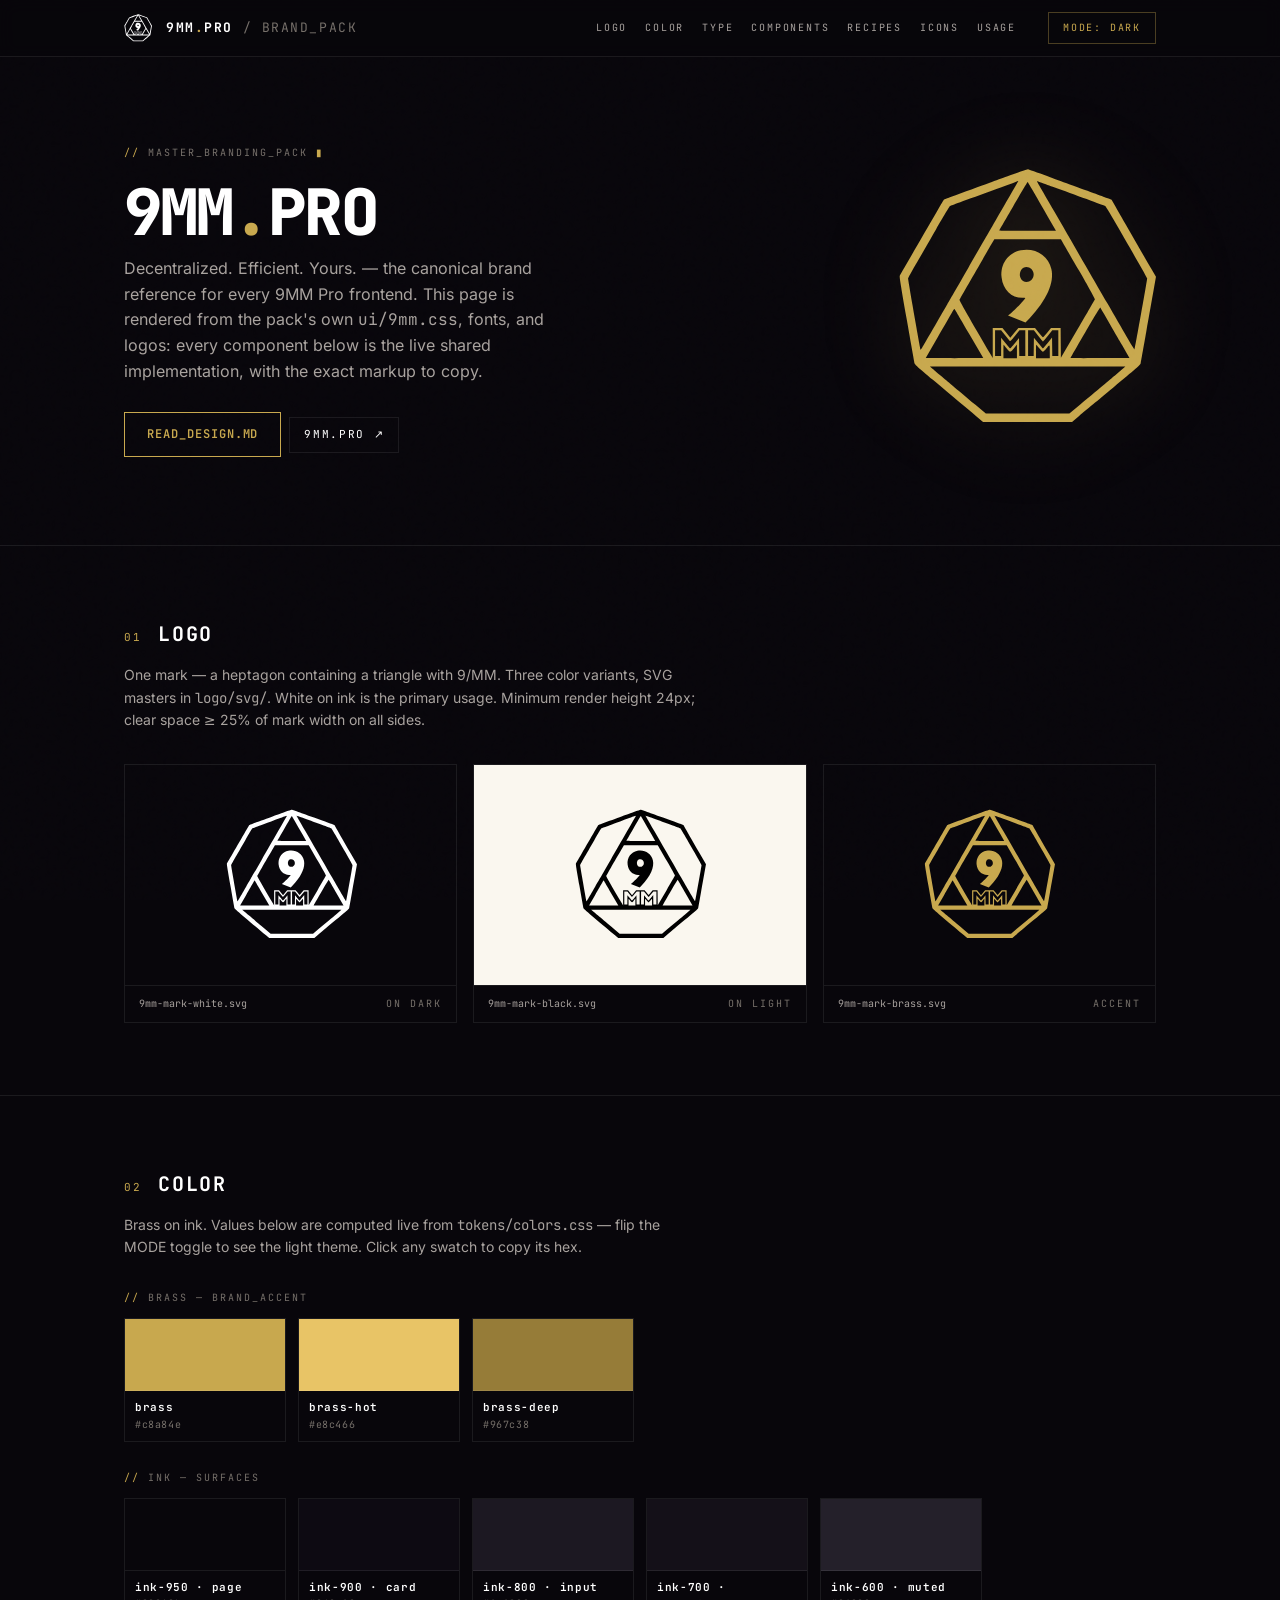
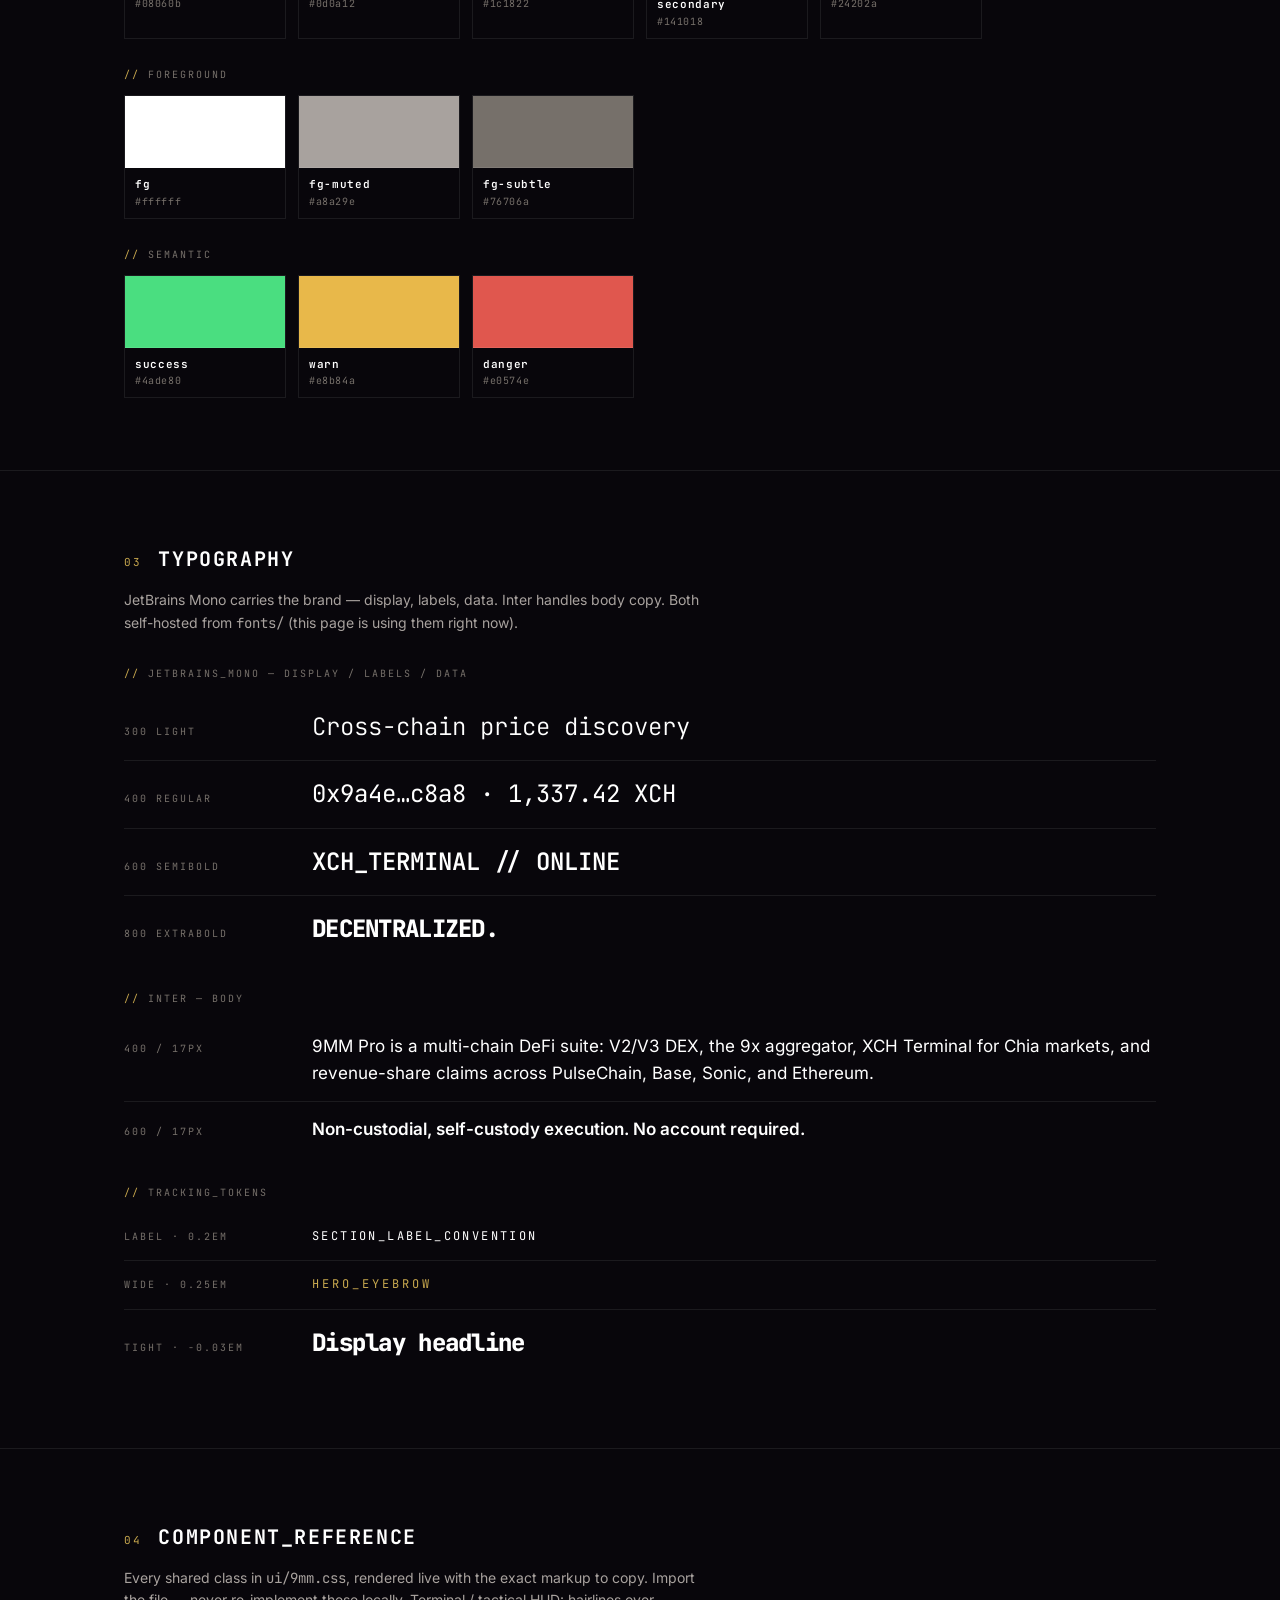
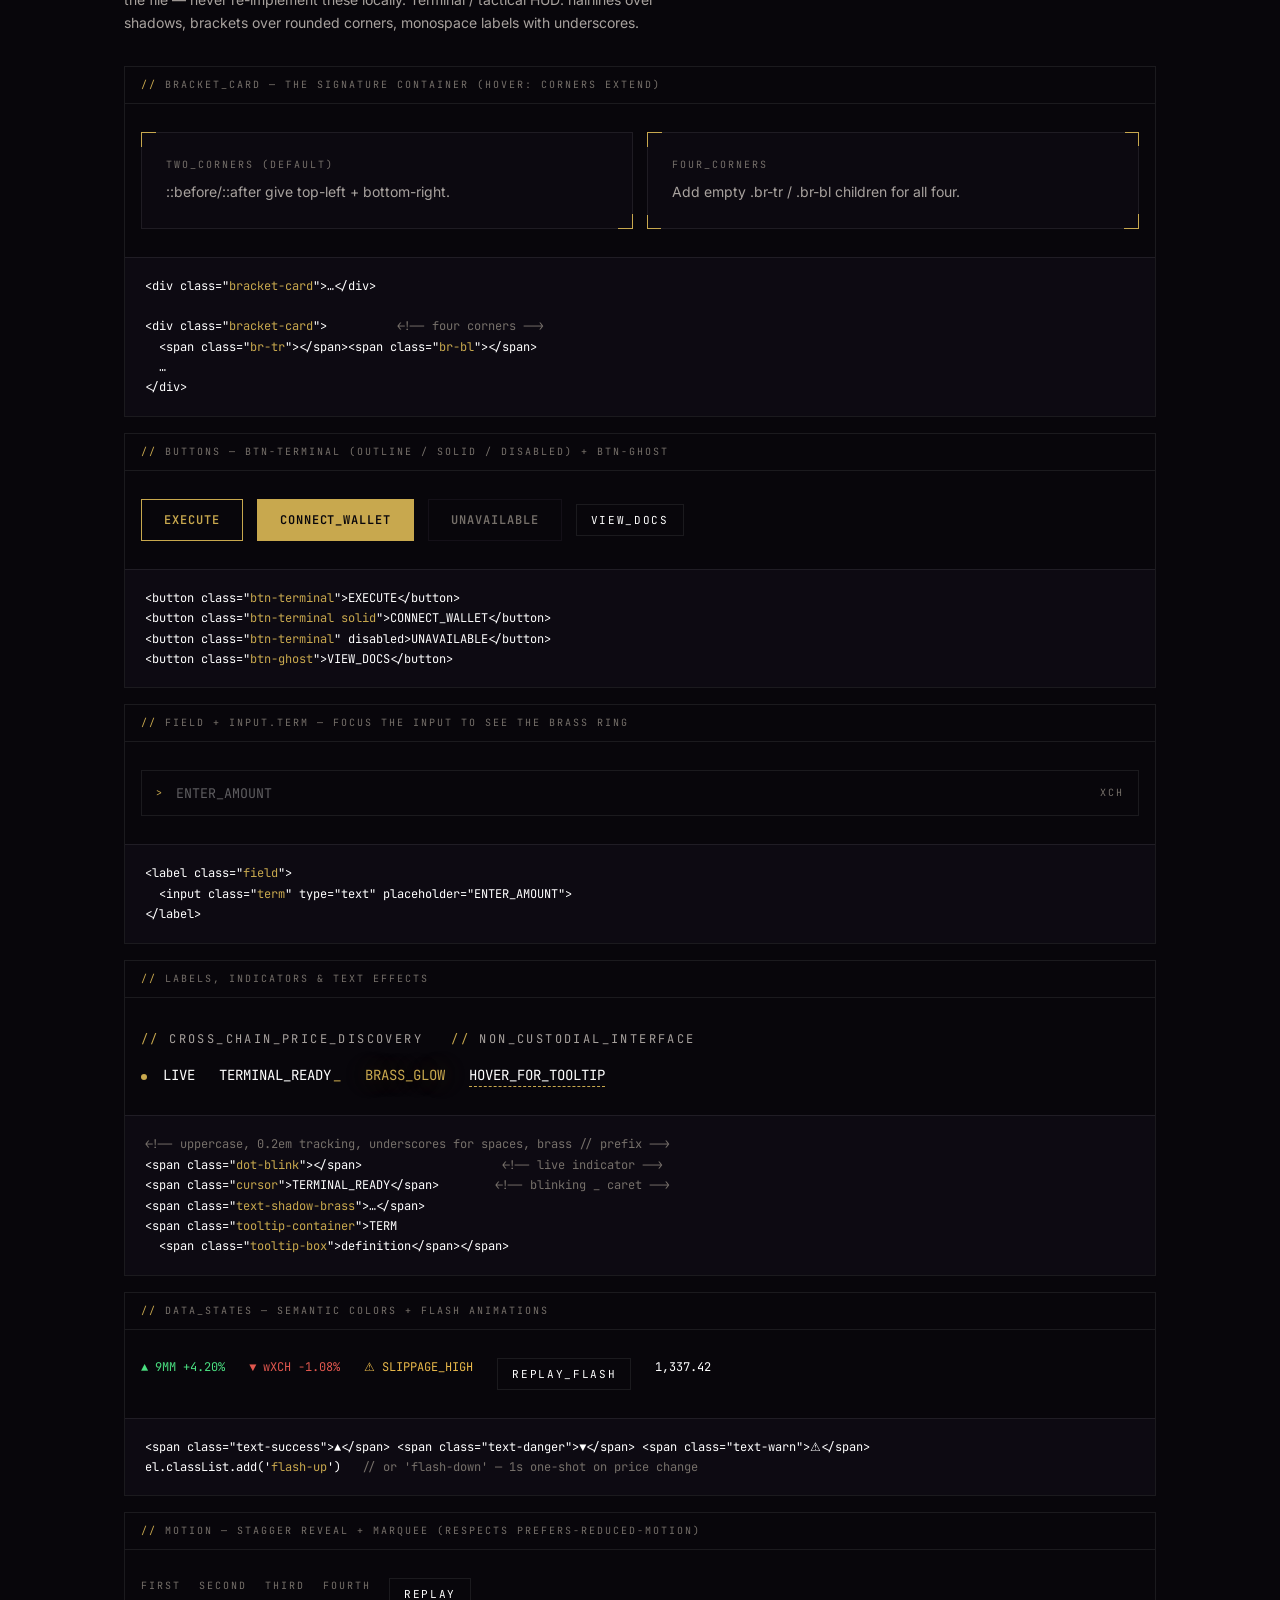
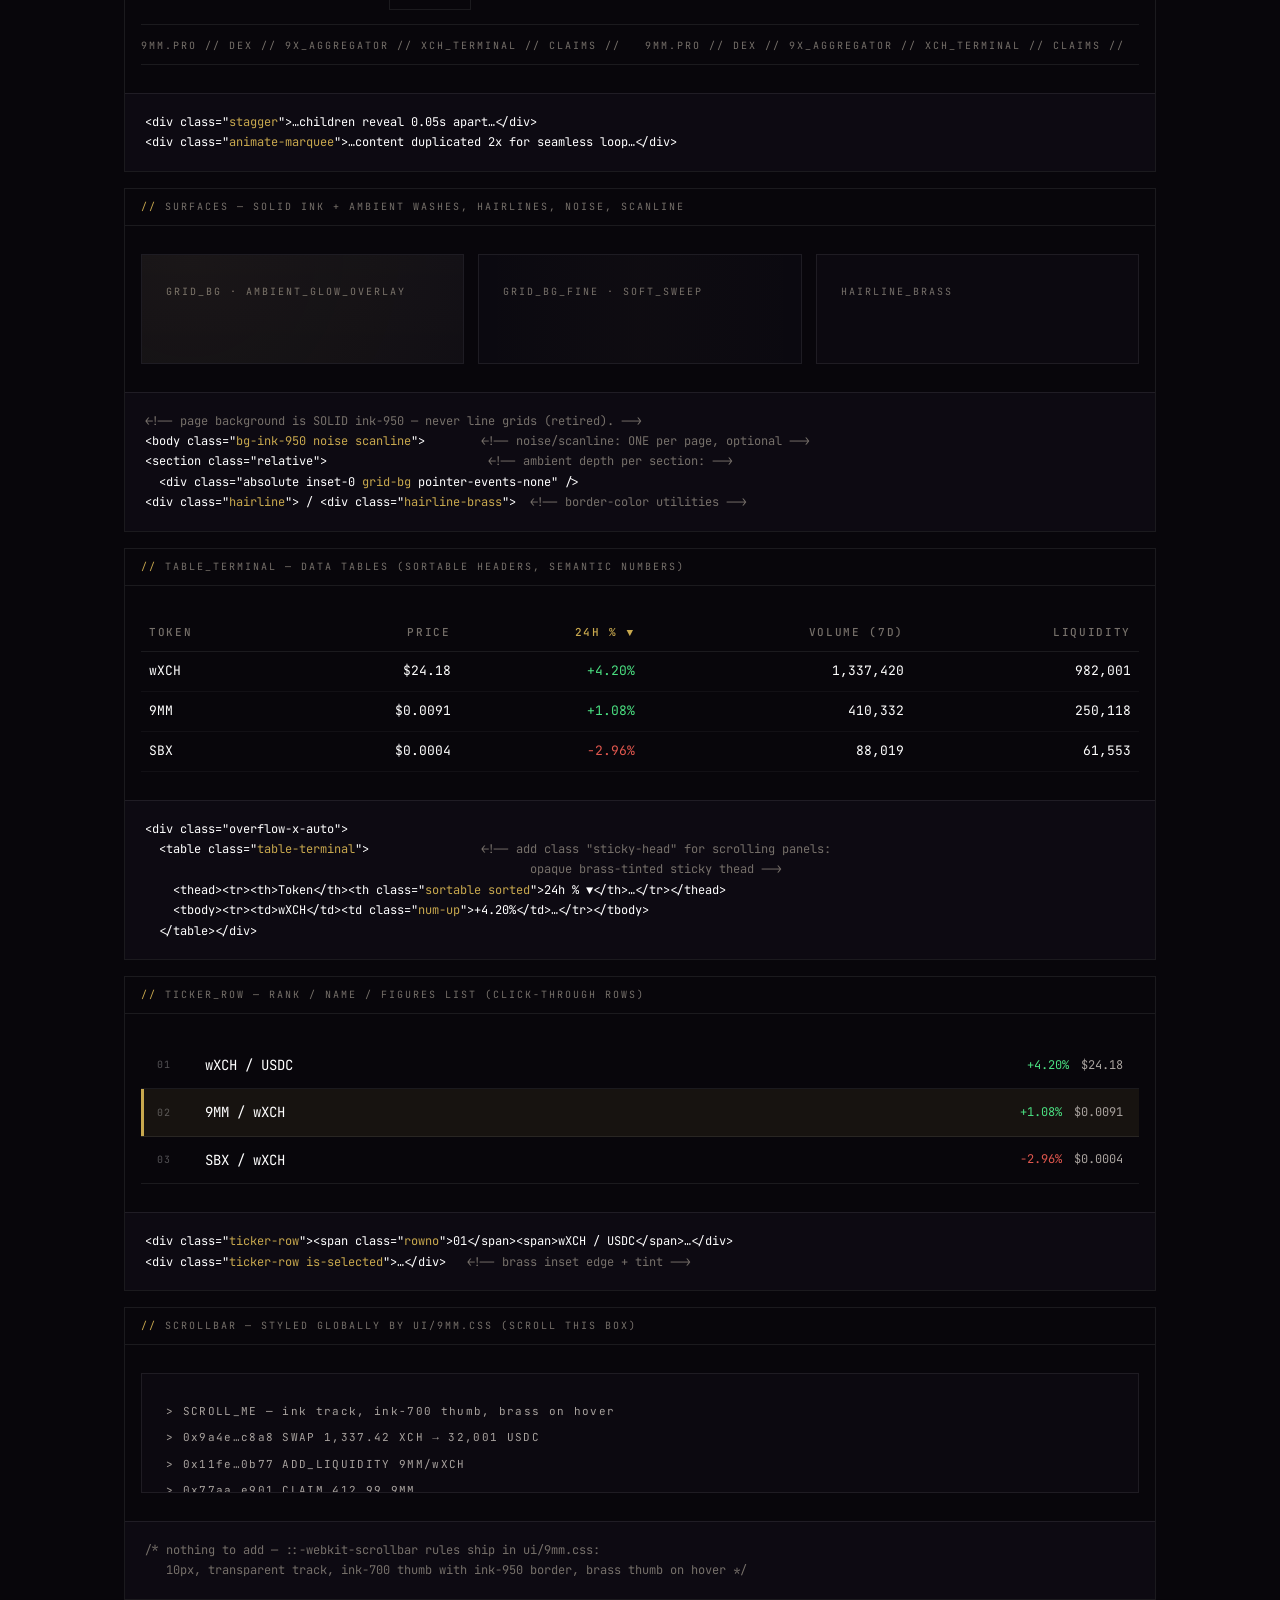
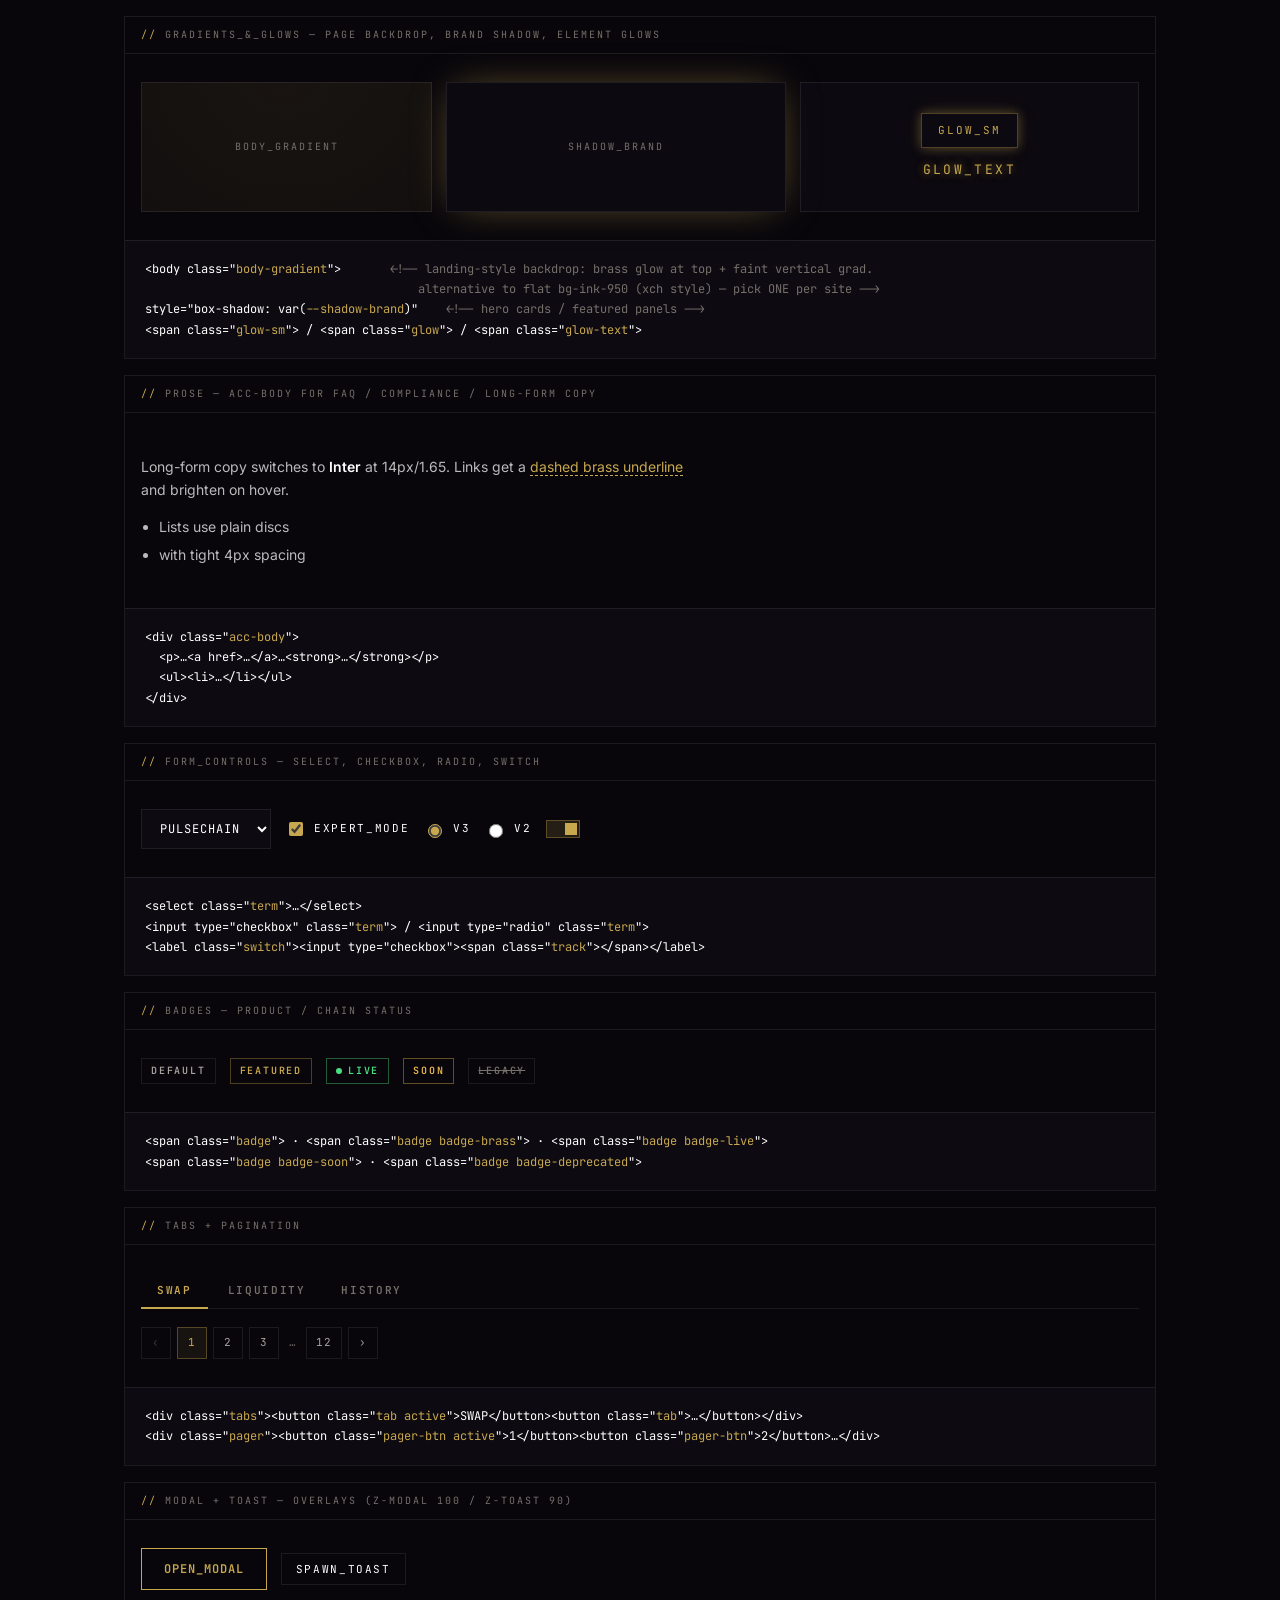
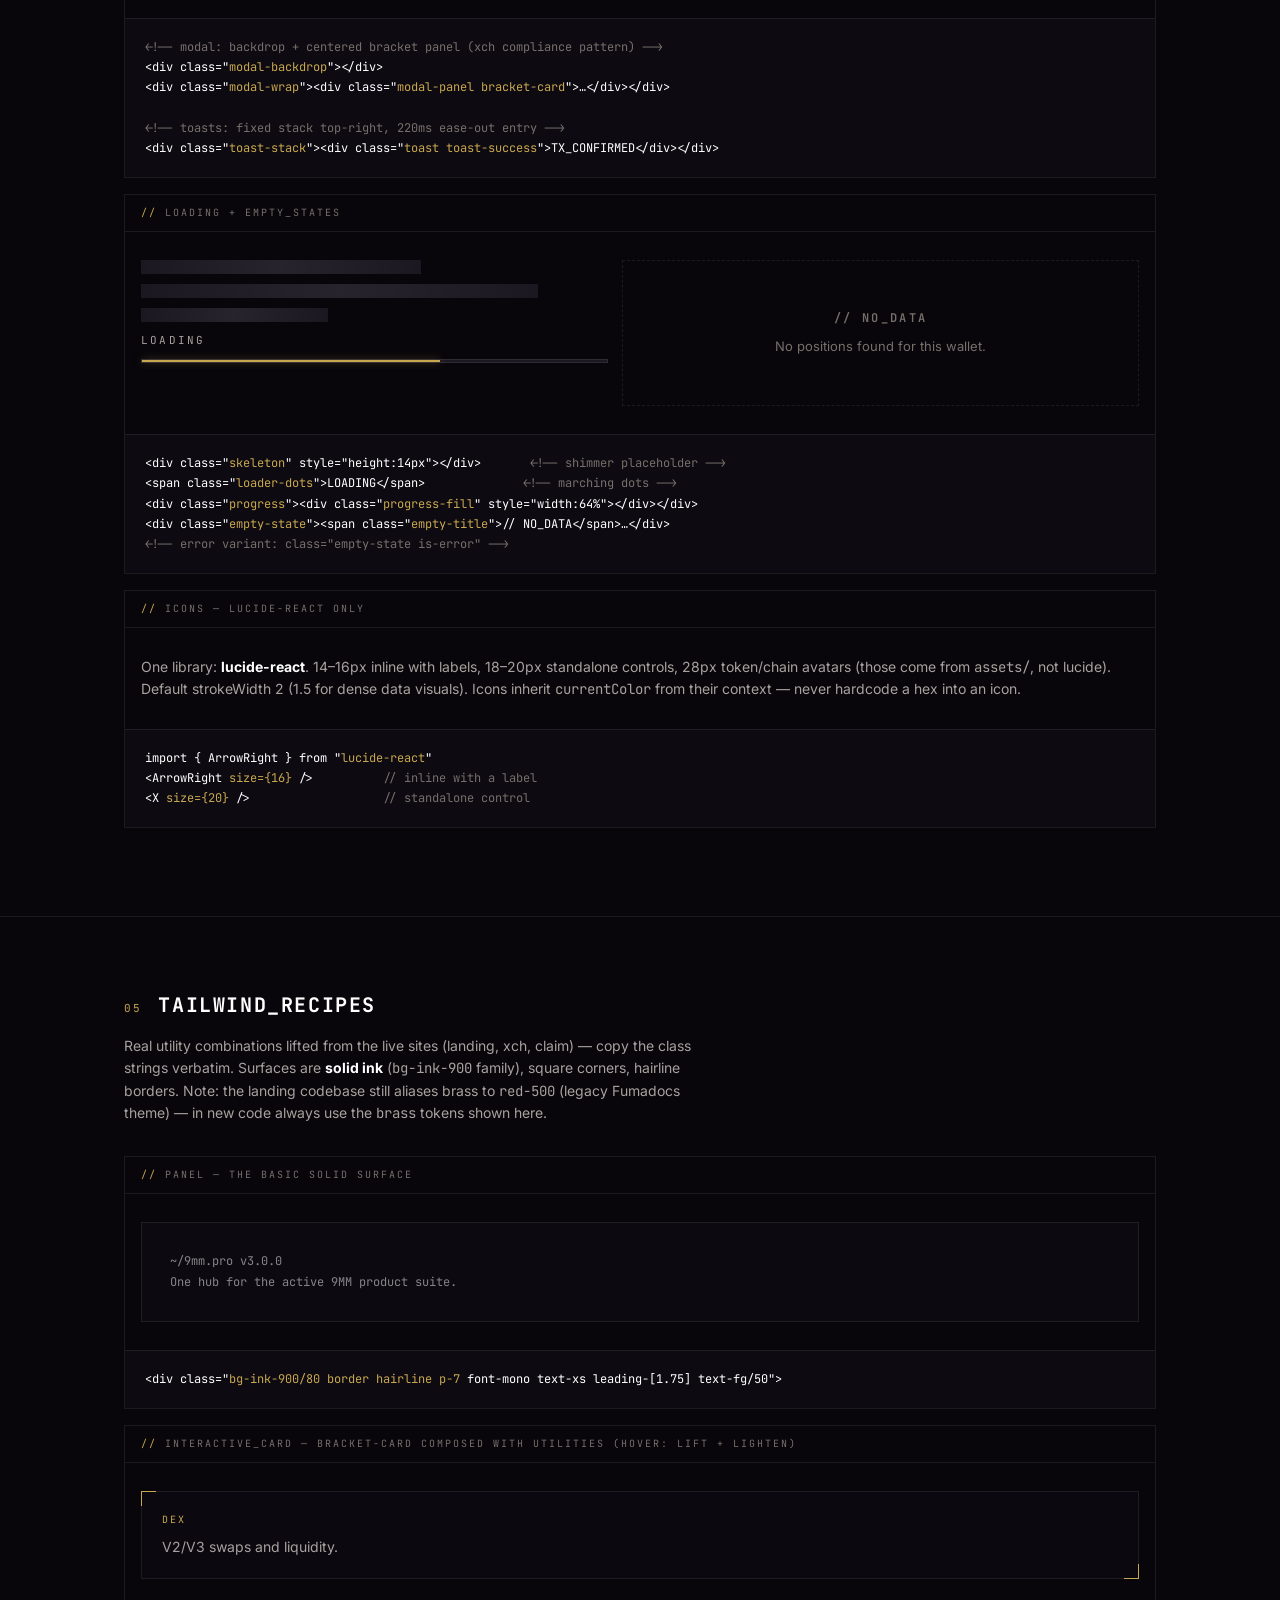
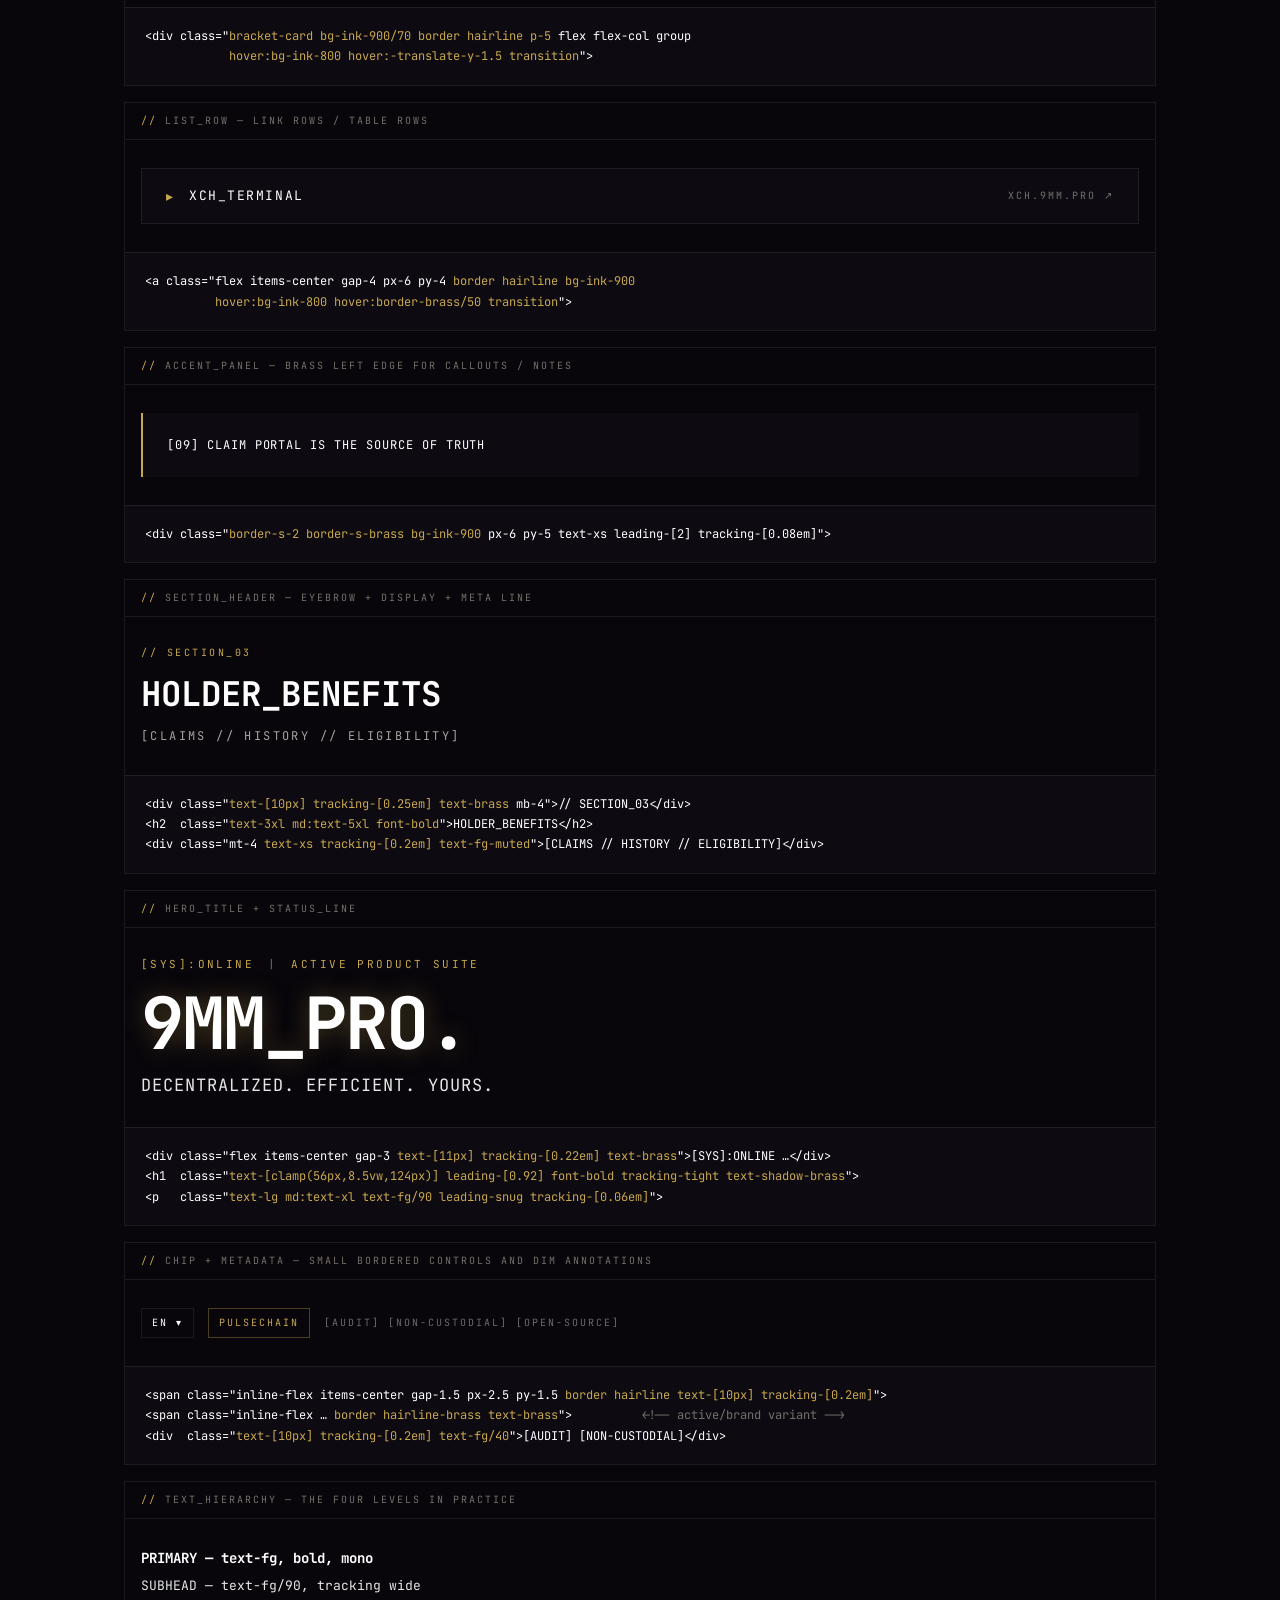
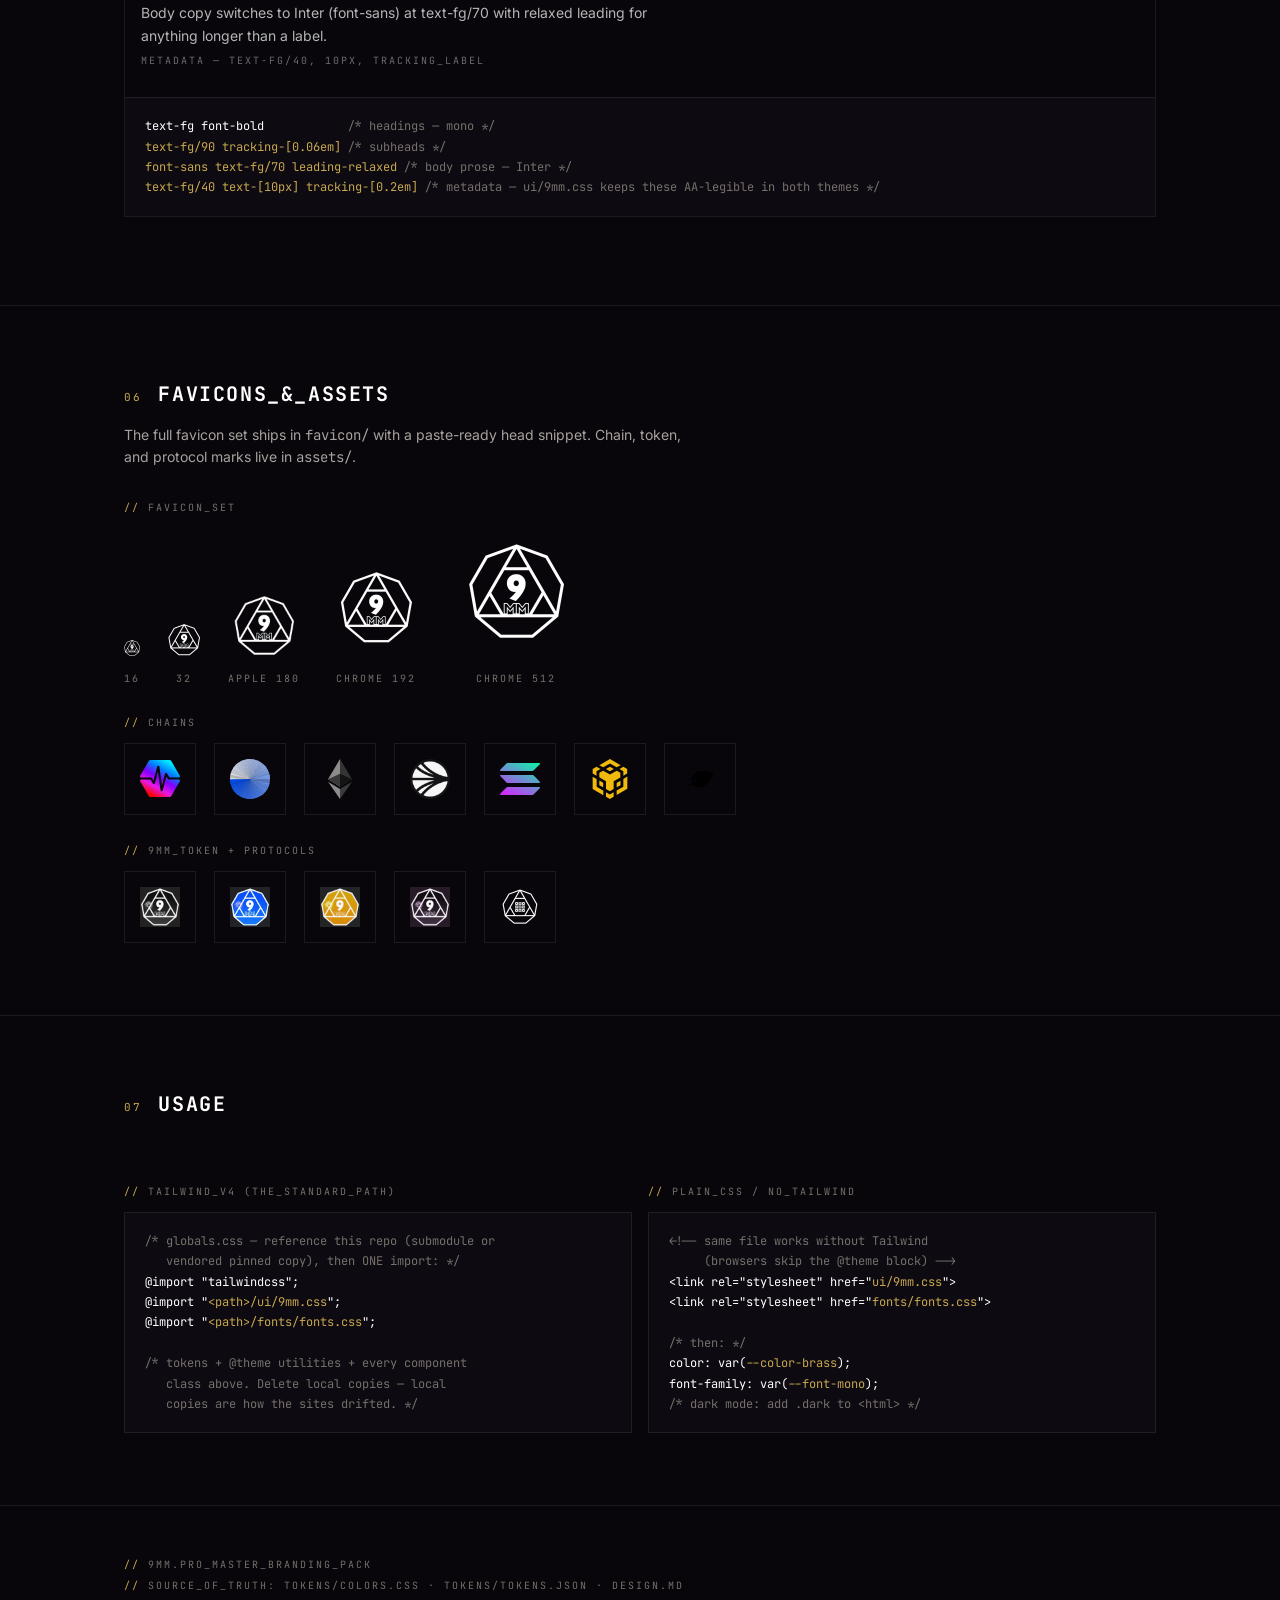
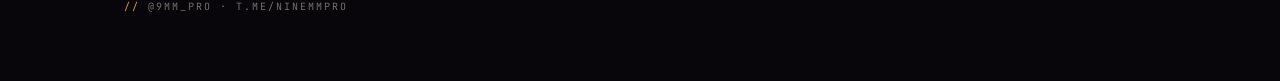
==== commit 4bcf781d: "Drop scanline overlay from the showcase page The travelling brass band read as a smudgy gradient in " ====
--- a/index.html
+++ b/index.html
@@ -139,7 +139,7 @@
   footer .label { line-height: 2.1; }
 </style>
 </head>
-<body class="noise scanline">
+<body class="noise">
 
 <header>
   <div class="wrap">
--- a/ui/9mm.css
+++ b/ui/9mm.css
@@ -772,18 +772,18 @@
    cream background (and drops below AA on ink in dark mode at low
    opacities). These keep the subdued hierarchy legible. Harmless
    no-ops in projects that don't use text-fg/N. */
-html:not(.dark) .text-fg\/20 { color: rgba(14, 11, 8, 0.50); }
-html:not(.dark) .text-fg\/25 { color: rgba(14, 11, 8, 0.55); }
-html:not(.dark) .text-fg\/30 { color: rgba(14, 11, 8, 0.60); }
-html:not(.dark) .text-fg\/35 { color: rgba(14, 11, 8, 0.65); }
-html:not(.dark) .text-fg\/40 { color: rgba(14, 11, 8, 0.70); }
-html:not(.dark) .text-fg\/45 { color: rgba(14, 11, 8, 0.74); }
-html:not(.dark) .text-fg\/50 { color: rgba(14, 11, 8, 0.78); }
-html:not(.dark) .text-fg\/55 { color: rgba(14, 11, 8, 0.82); }
-html:not(.dark) .text-fg\/60 { color: rgba(14, 11, 8, 0.86); }
-html:not(.dark) .text-fg\/70 { color: rgba(14, 11, 8, 0.90); }
-html:not(.dark) .text-fg\/75 { color: rgba(14, 11, 8, 0.93); }
-html:not(.dark) .text-fg\/80 { color: rgba(14, 11, 8, 0.96); }
+html:not(.dark) .text-fg\/20 { color: rgba(23, 18, 8, 0.50); }
+html:not(.dark) .text-fg\/25 { color: rgba(23, 18, 8, 0.55); }
+html:not(.dark) .text-fg\/30 { color: rgba(23, 18, 8, 0.60); }
+html:not(.dark) .text-fg\/35 { color: rgba(23, 18, 8, 0.65); }
+html:not(.dark) .text-fg\/40 { color: rgba(23, 18, 8, 0.70); }
+html:not(.dark) .text-fg\/45 { color: rgba(23, 18, 8, 0.74); }
+html:not(.dark) .text-fg\/50 { color: rgba(23, 18, 8, 0.78); }
+html:not(.dark) .text-fg\/55 { color: rgba(23, 18, 8, 0.82); }
+html:not(.dark) .text-fg\/60 { color: rgba(23, 18, 8, 0.86); }
+html:not(.dark) .text-fg\/70 { color: rgba(23, 18, 8, 0.90); }
+html:not(.dark) .text-fg\/75 { color: rgba(23, 18, 8, 0.93); }
+html:not(.dark) .text-fg\/80 { color: rgba(23, 18, 8, 0.96); }
 html.dark .text-fg\/20 { color: rgba(255, 255, 255, 0.42); }
 html.dark .text-fg\/25 { color: rgba(255, 255, 255, 0.48); }
 html.dark .text-fg\/30 { color: rgba(255, 255, 255, 0.53); }
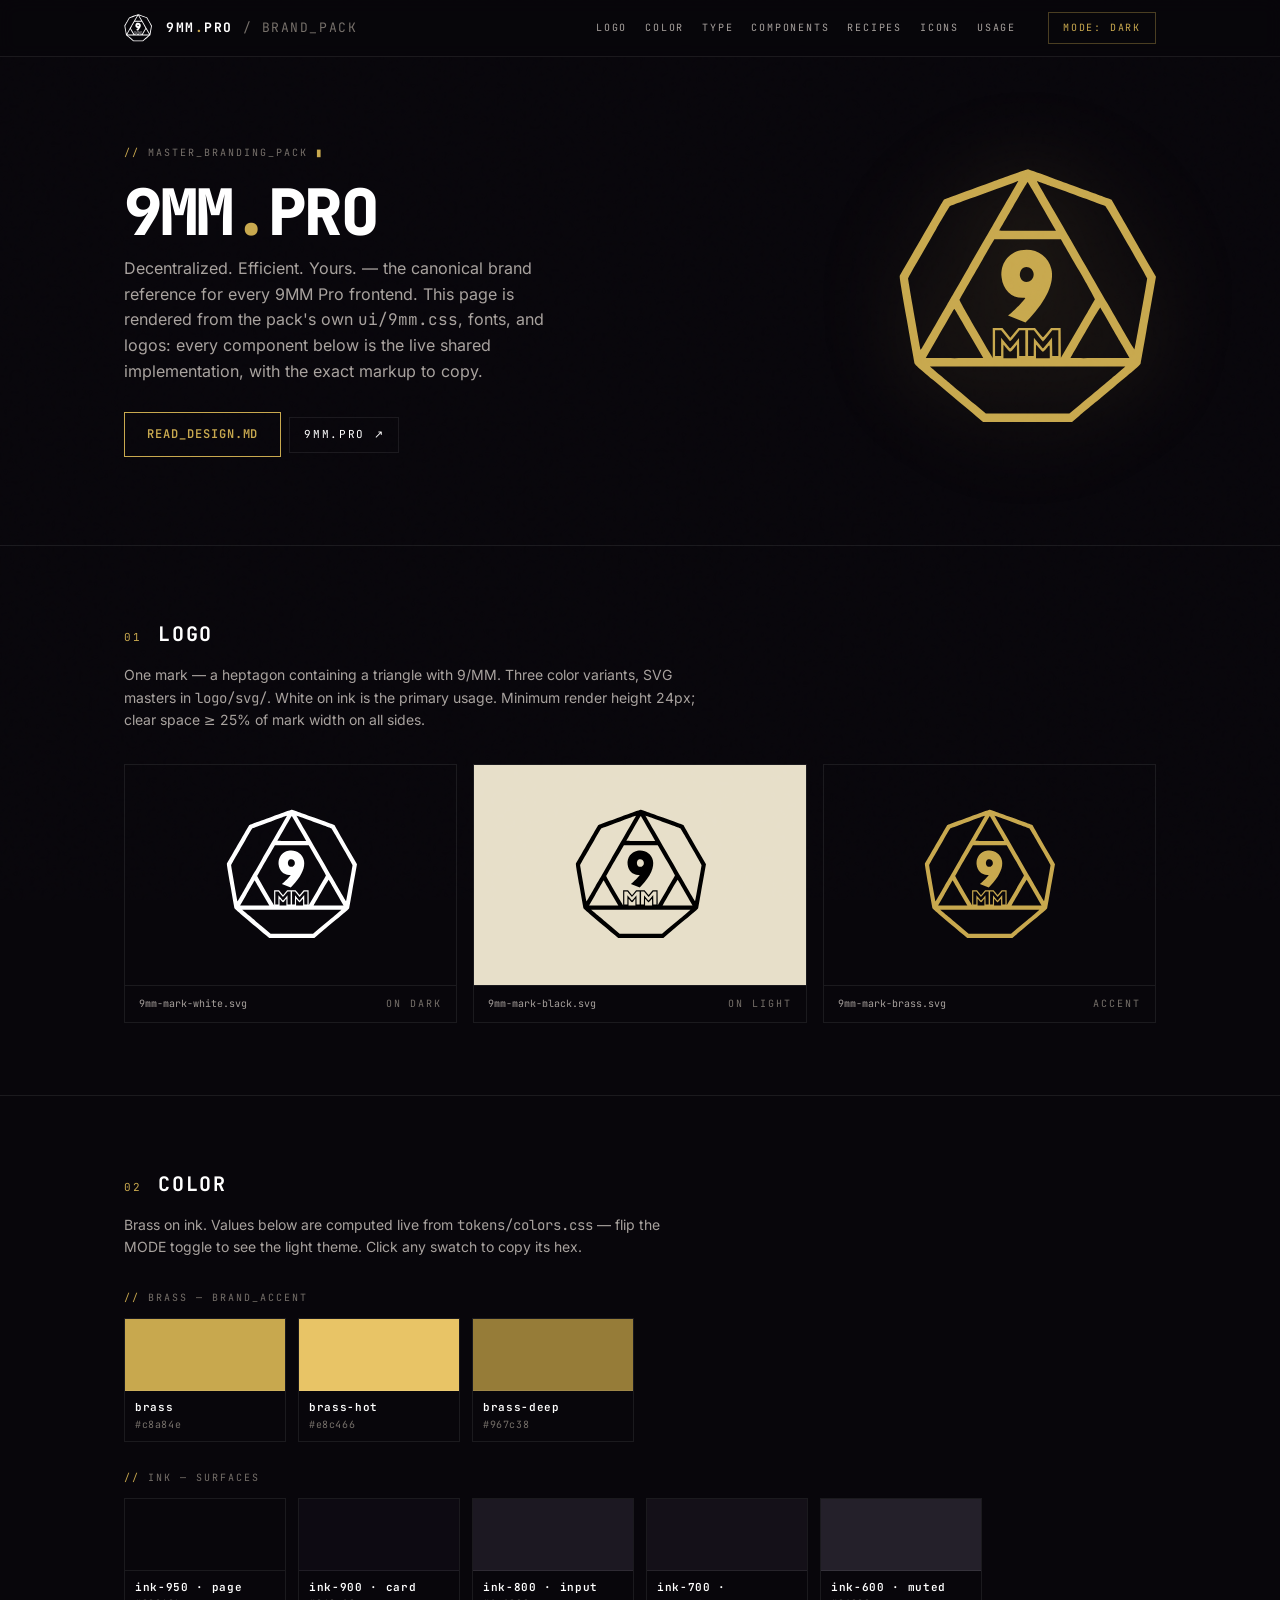
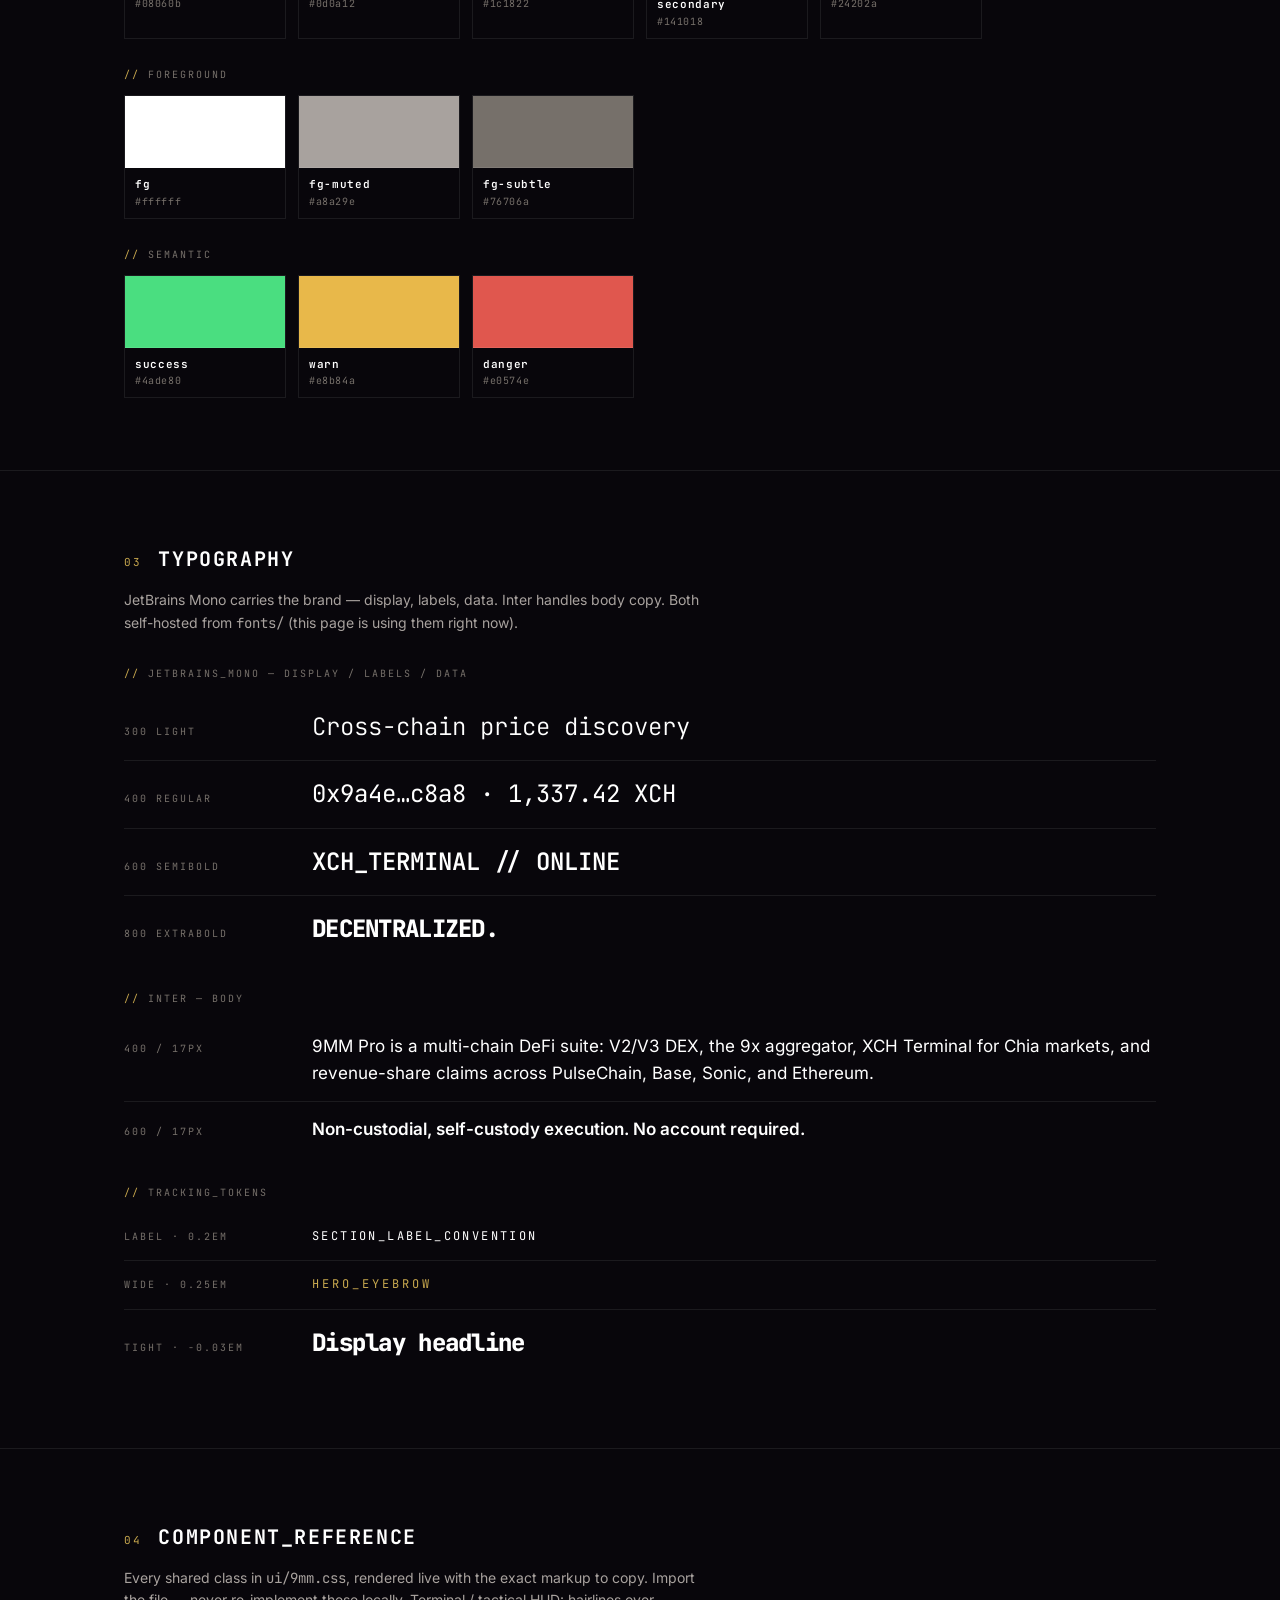
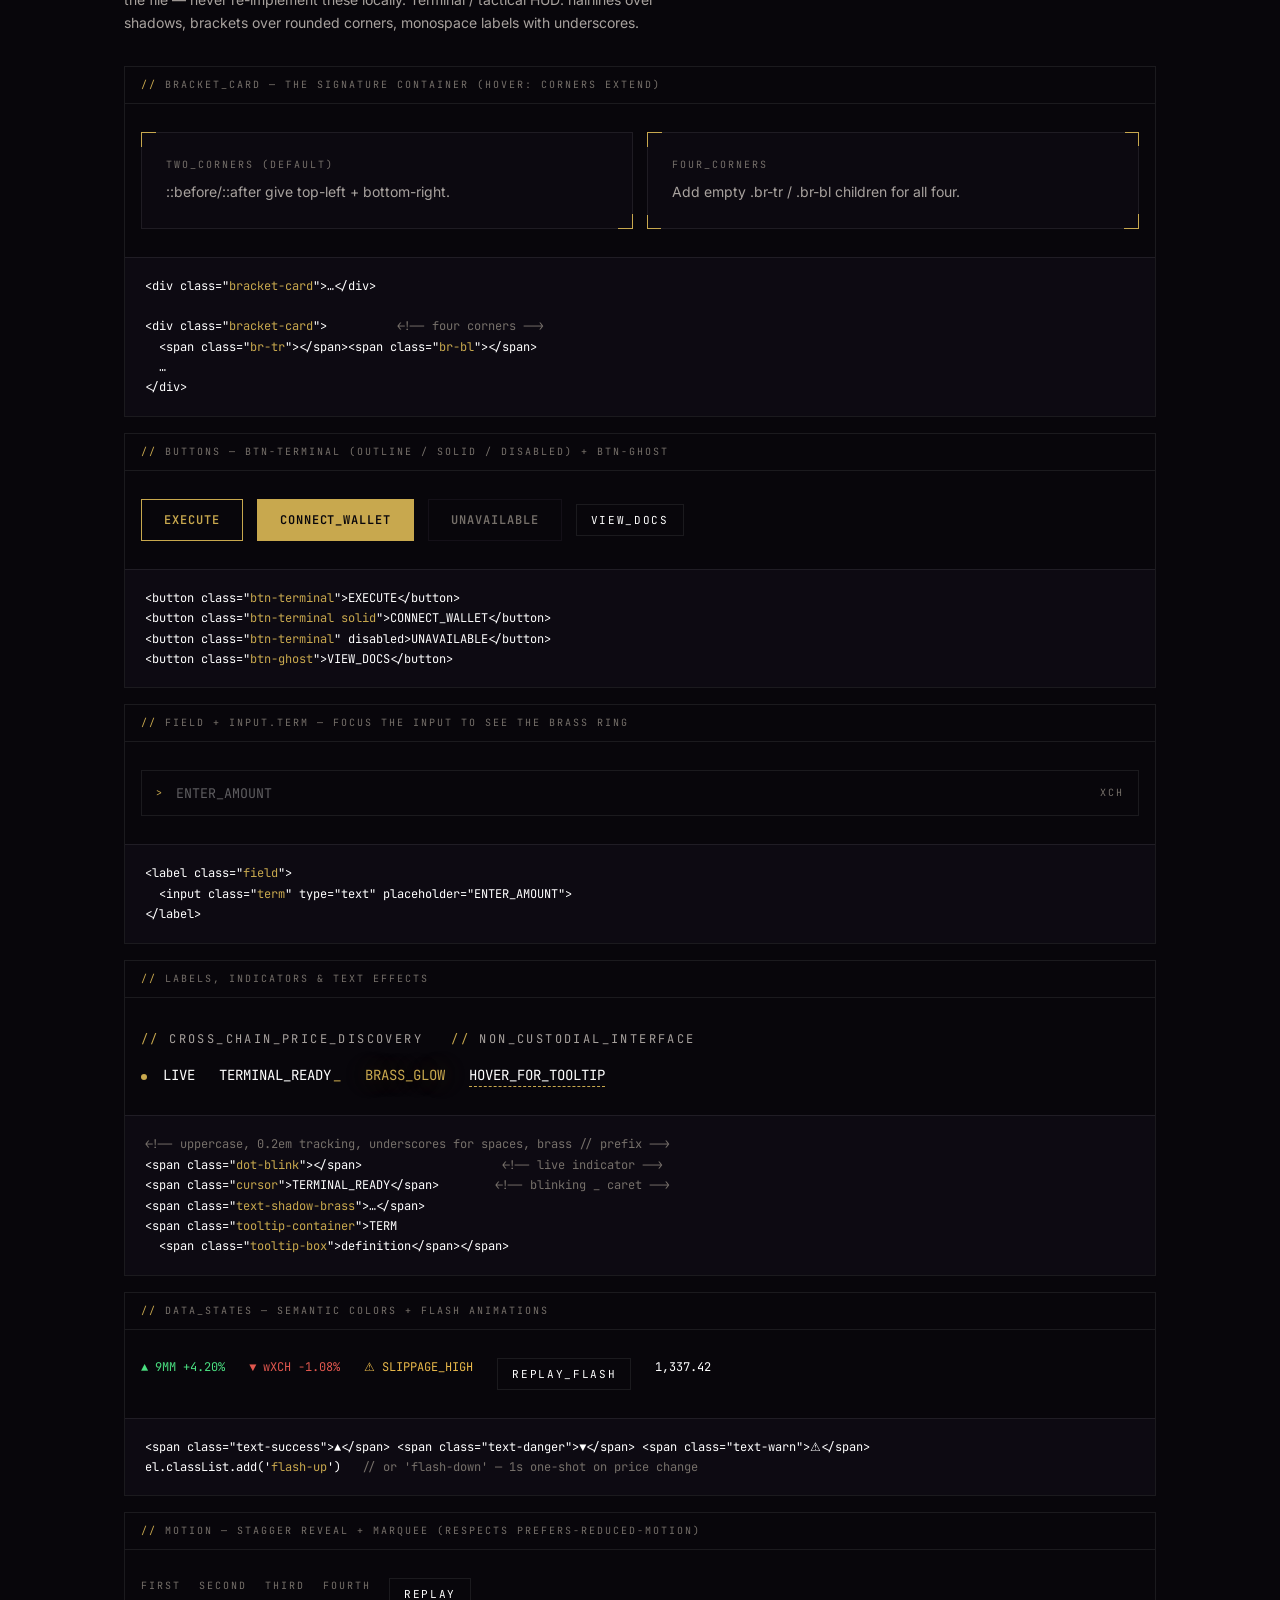
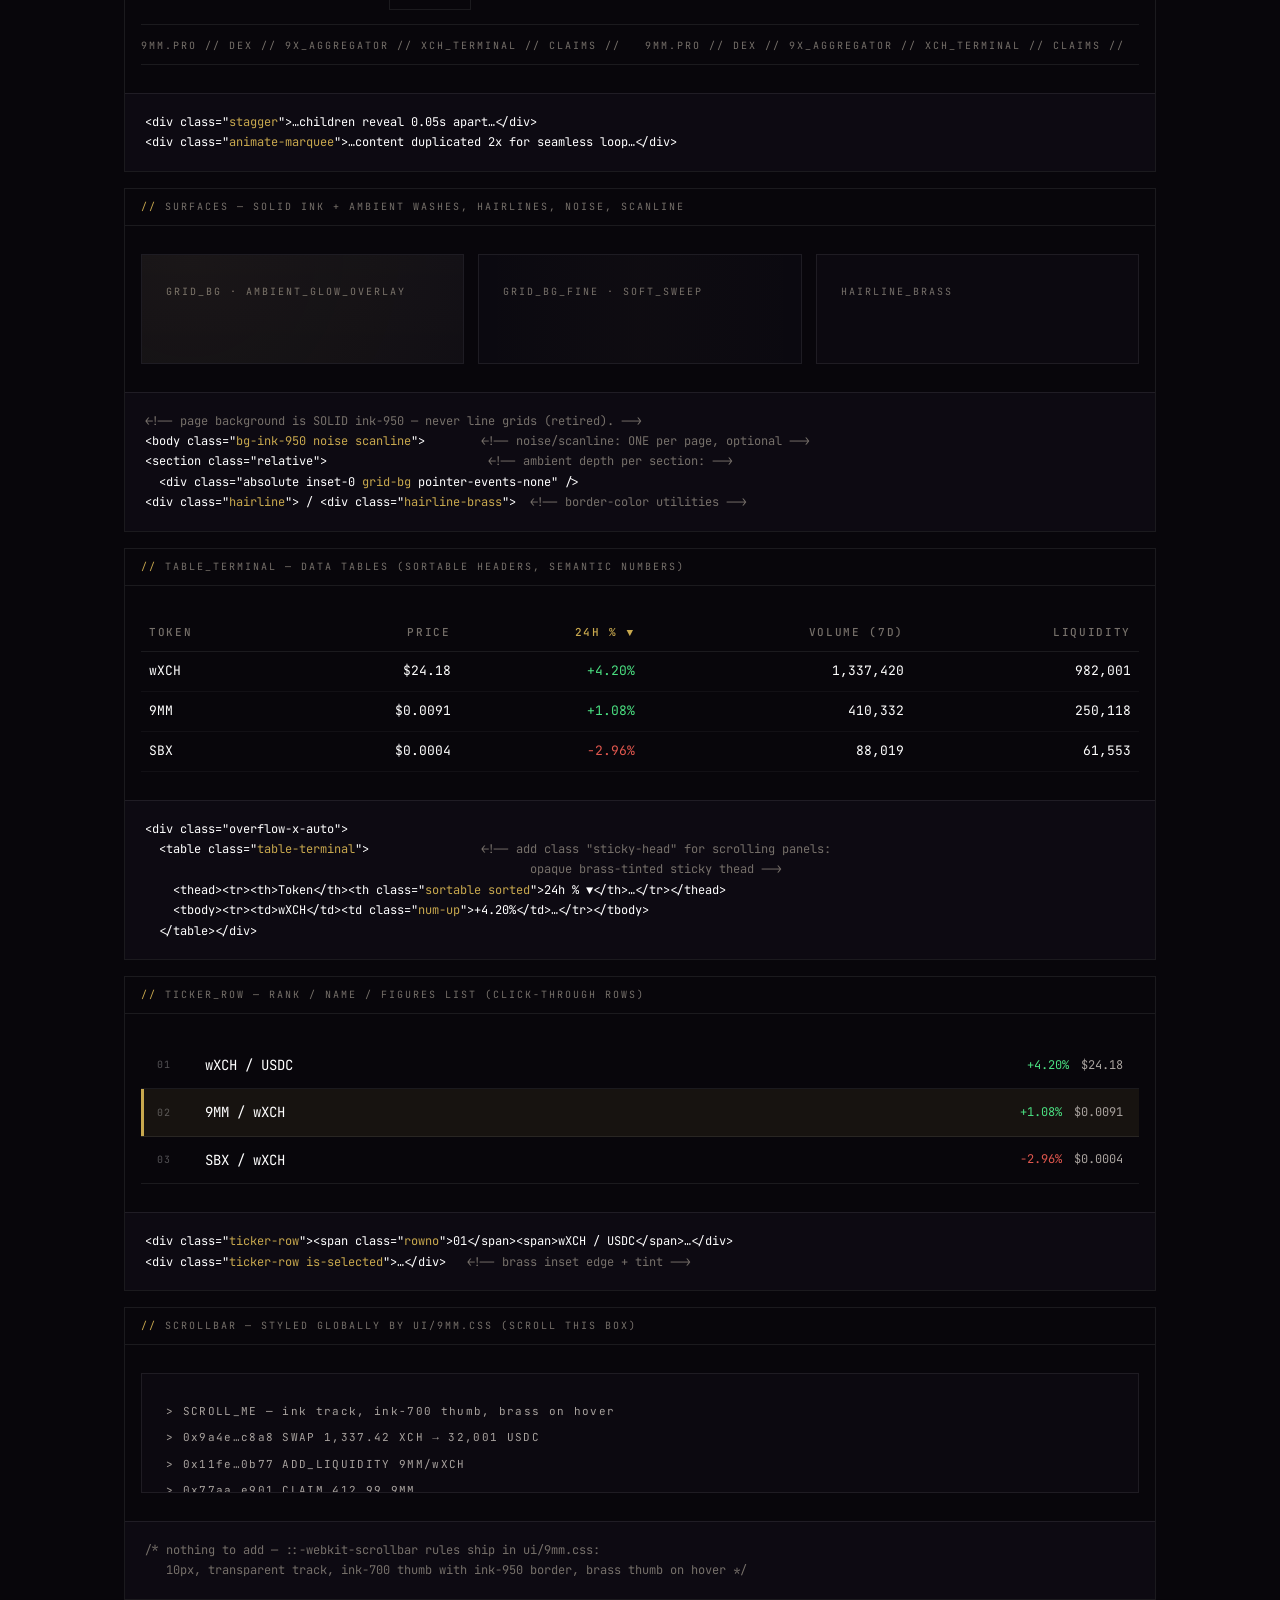
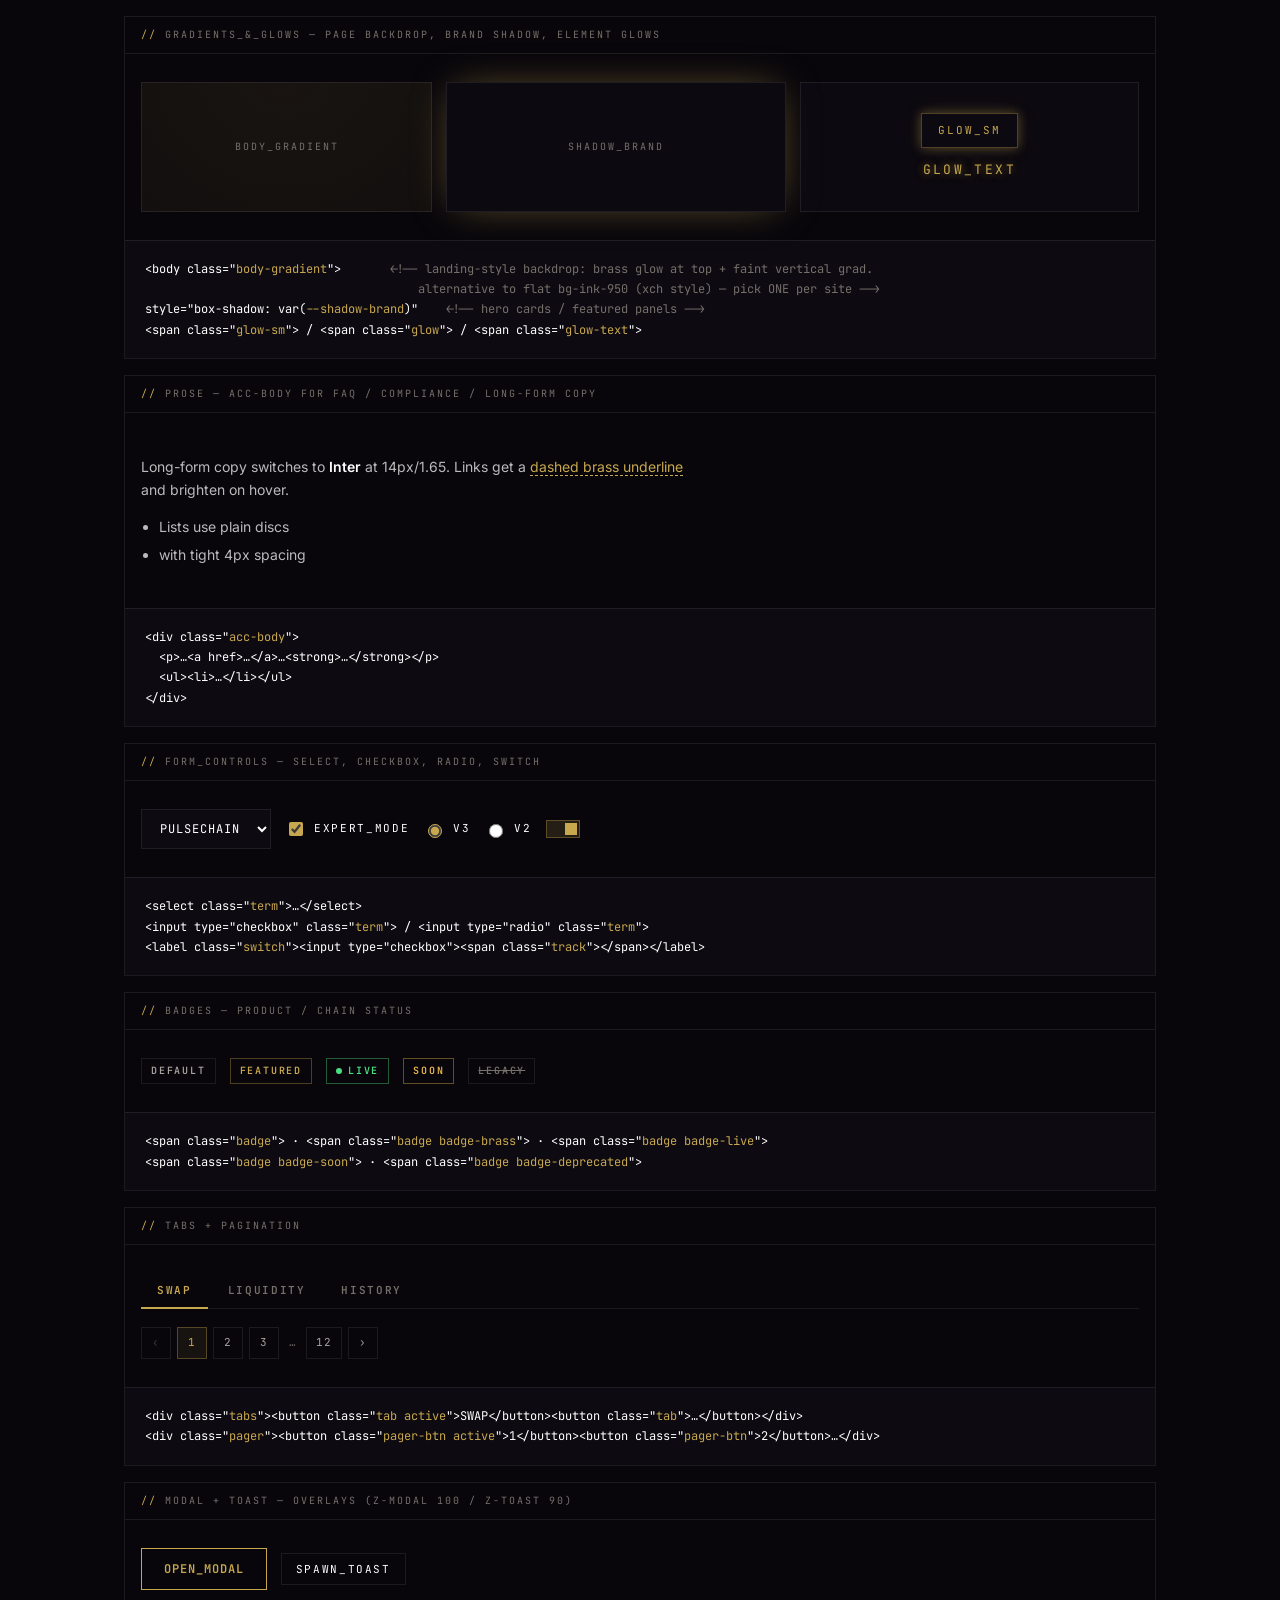
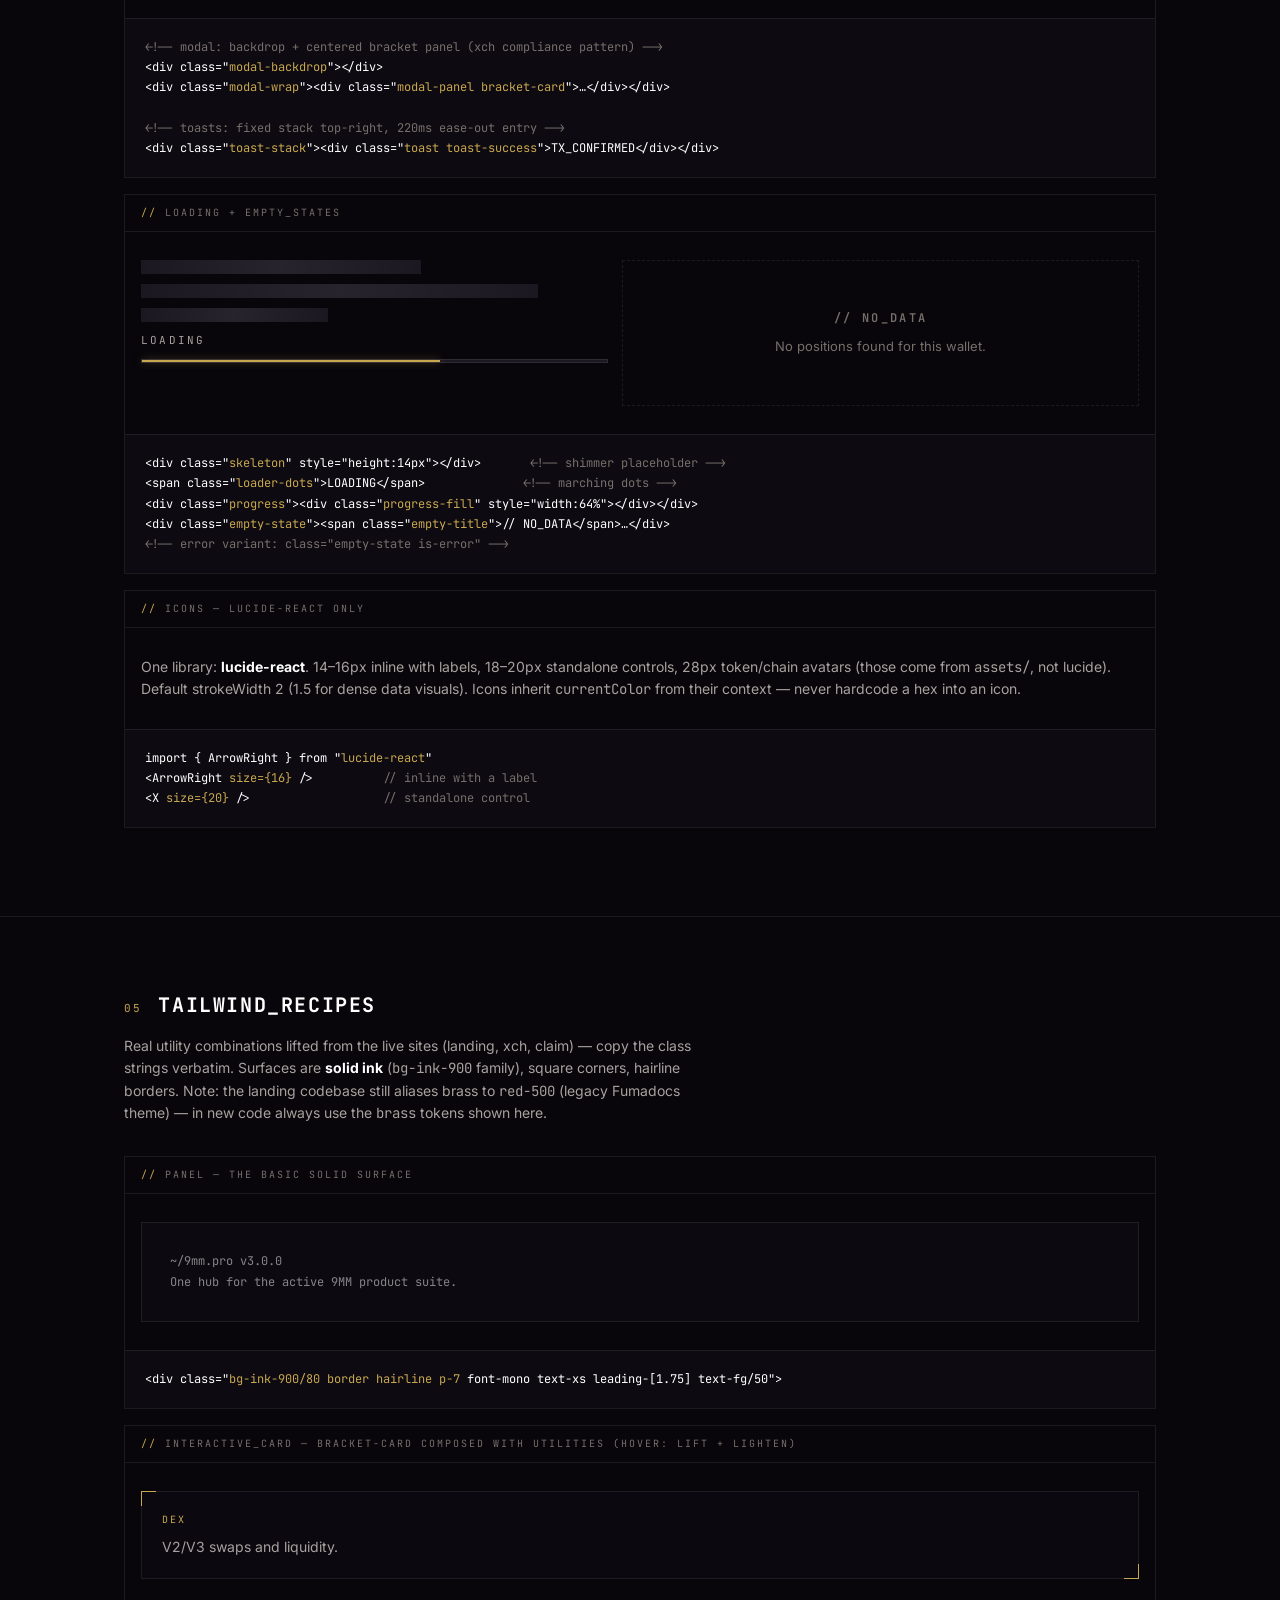
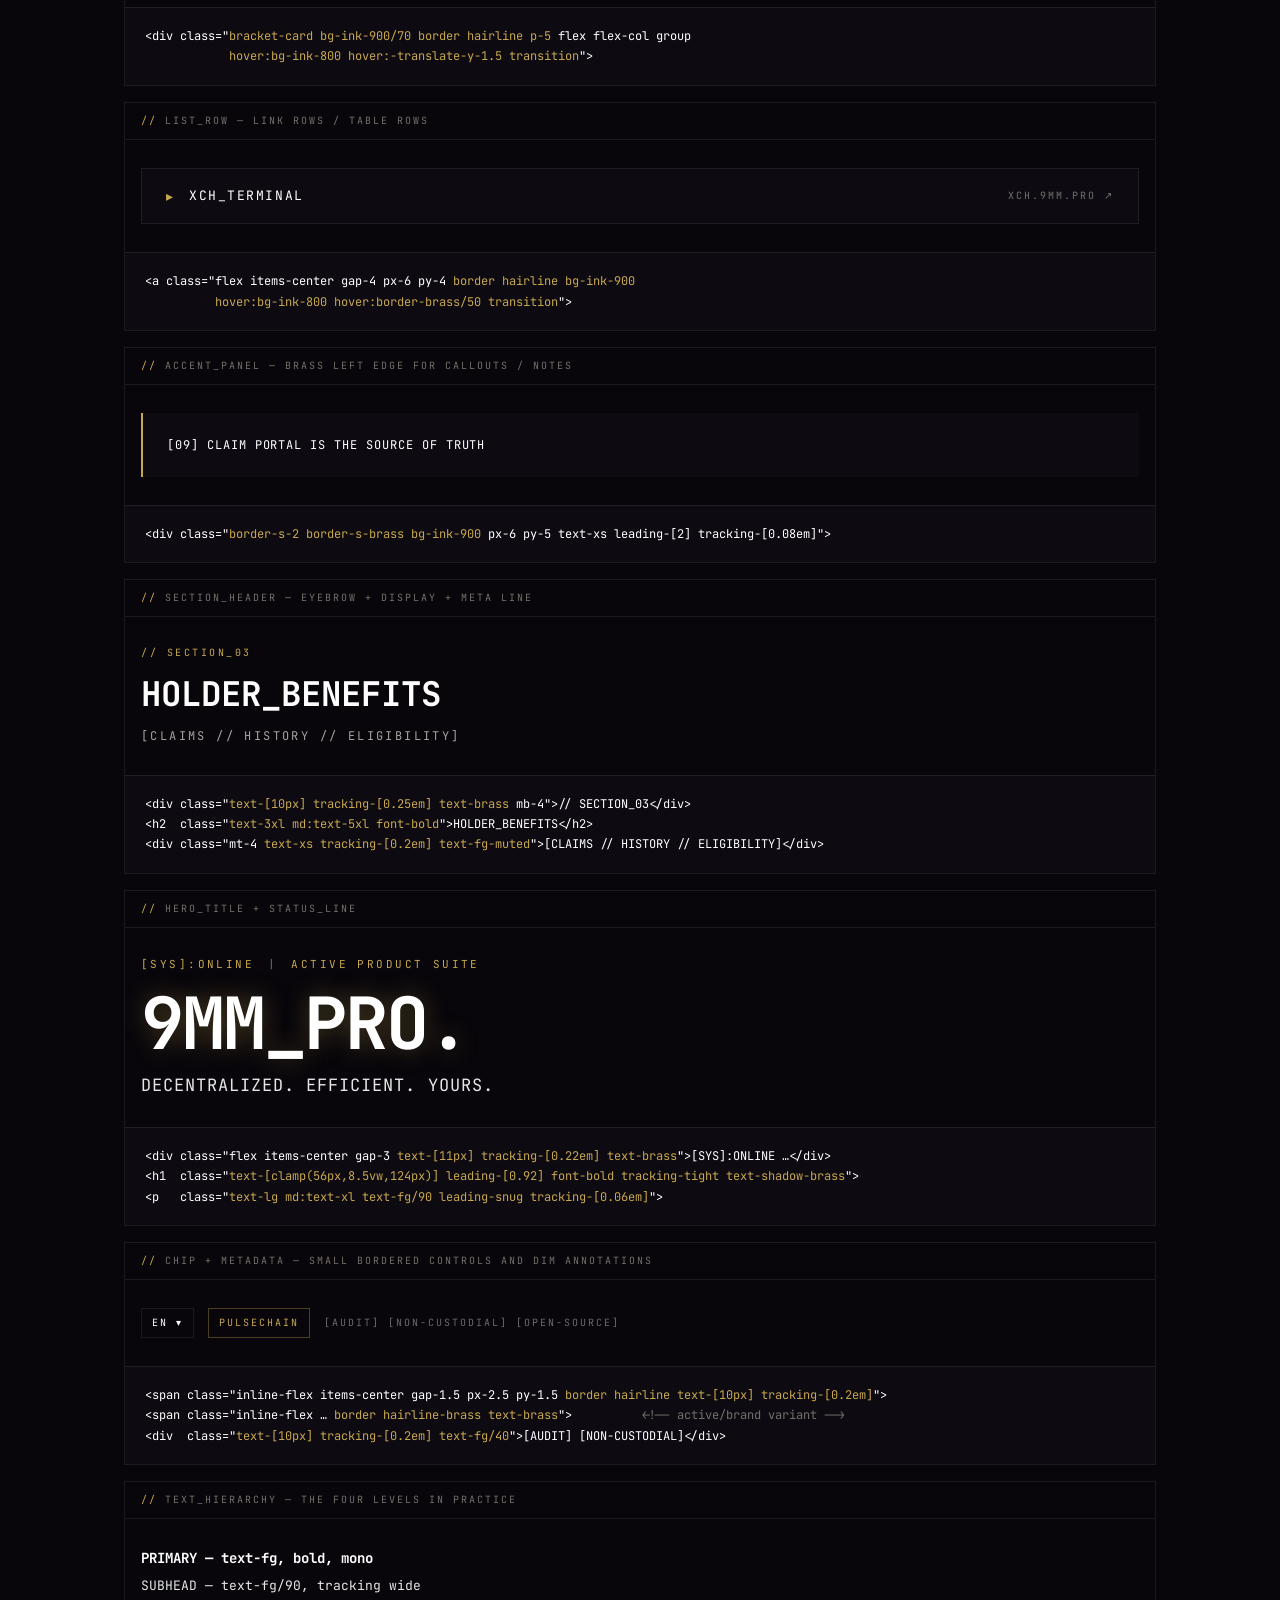
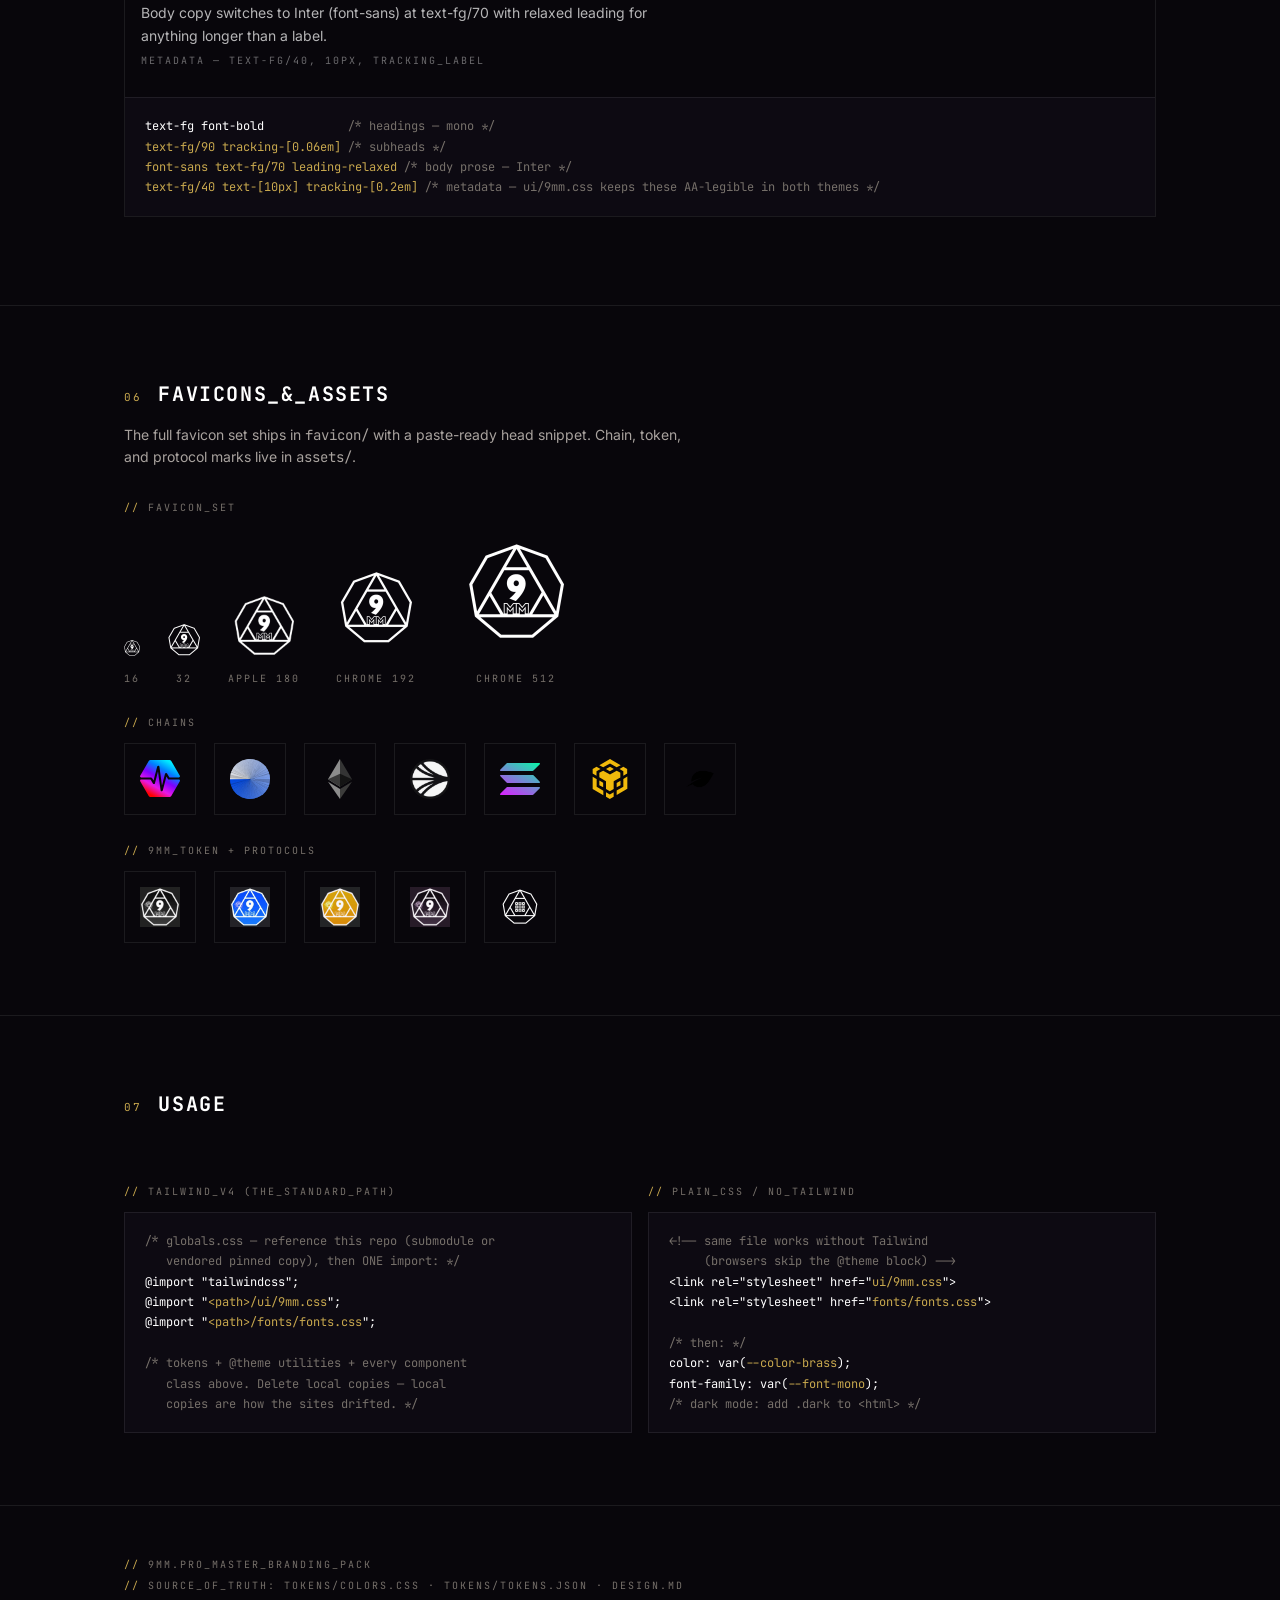
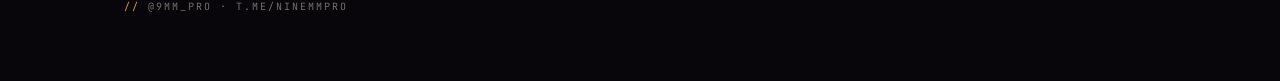
==== commit d2fdd45d: "Light theme: aged paper replaces softened parchment Final call on the "too bright" fix: the manila /" ====
--- a/index.html
+++ b/index.html
@@ -88,7 +88,7 @@
   .logo-tile .meta { border-top: 1px solid var(--hairline); padding: 10px 14px; display: flex; justify-content: space-between; gap: 8px; }
   .logo-tile .meta code { font-size: 10px; color: var(--color-fg-muted); }
   .stage.on-ink { background: #08060b; }
-  .stage.on-paper { background: #faf7ef; }
+  .stage.on-paper { background: #e7dfc9; }
 
   /* ── color swatches ── */
   .pal-label { margin: 28px 0 12px; }
--- a/ui/9mm.css
+++ b/ui/9mm.css
@@ -772,18 +772,18 @@
    cream background (and drops below AA on ink in dark mode at low
    opacities). These keep the subdued hierarchy legible. Harmless
    no-ops in projects that don't use text-fg/N. */
-html:not(.dark) .text-fg\/20 { color: rgba(23, 18, 8, 0.50); }
-html:not(.dark) .text-fg\/25 { color: rgba(23, 18, 8, 0.55); }
-html:not(.dark) .text-fg\/30 { color: rgba(23, 18, 8, 0.60); }
-html:not(.dark) .text-fg\/35 { color: rgba(23, 18, 8, 0.65); }
-html:not(.dark) .text-fg\/40 { color: rgba(23, 18, 8, 0.70); }
-html:not(.dark) .text-fg\/45 { color: rgba(23, 18, 8, 0.74); }
-html:not(.dark) .text-fg\/50 { color: rgba(23, 18, 8, 0.78); }
-html:not(.dark) .text-fg\/55 { color: rgba(23, 18, 8, 0.82); }
-html:not(.dark) .text-fg\/60 { color: rgba(23, 18, 8, 0.86); }
-html:not(.dark) .text-fg\/70 { color: rgba(23, 18, 8, 0.90); }
-html:not(.dark) .text-fg\/75 { color: rgba(23, 18, 8, 0.93); }
-html:not(.dark) .text-fg\/80 { color: rgba(23, 18, 8, 0.96); }
+html:not(.dark) .text-fg\/20 { color: rgba(28, 22, 9, 0.50); }
+html:not(.dark) .text-fg\/25 { color: rgba(28, 22, 9, 0.55); }
+html:not(.dark) .text-fg\/30 { color: rgba(28, 22, 9, 0.60); }
+html:not(.dark) .text-fg\/35 { color: rgba(28, 22, 9, 0.65); }
+html:not(.dark) .text-fg\/40 { color: rgba(28, 22, 9, 0.70); }
+html:not(.dark) .text-fg\/45 { color: rgba(28, 22, 9, 0.74); }
+html:not(.dark) .text-fg\/50 { color: rgba(28, 22, 9, 0.78); }
+html:not(.dark) .text-fg\/55 { color: rgba(28, 22, 9, 0.82); }
+html:not(.dark) .text-fg\/60 { color: rgba(28, 22, 9, 0.86); }
+html:not(.dark) .text-fg\/70 { color: rgba(28, 22, 9, 0.90); }
+html:not(.dark) .text-fg\/75 { color: rgba(28, 22, 9, 0.93); }
+html:not(.dark) .text-fg\/80 { color: rgba(28, 22, 9, 0.96); }
 html.dark .text-fg\/20 { color: rgba(255, 255, 255, 0.42); }
 html.dark .text-fg\/25 { color: rgba(255, 255, 255, 0.48); }
 html.dark .text-fg\/30 { color: rgba(255, 255, 255, 0.53); }
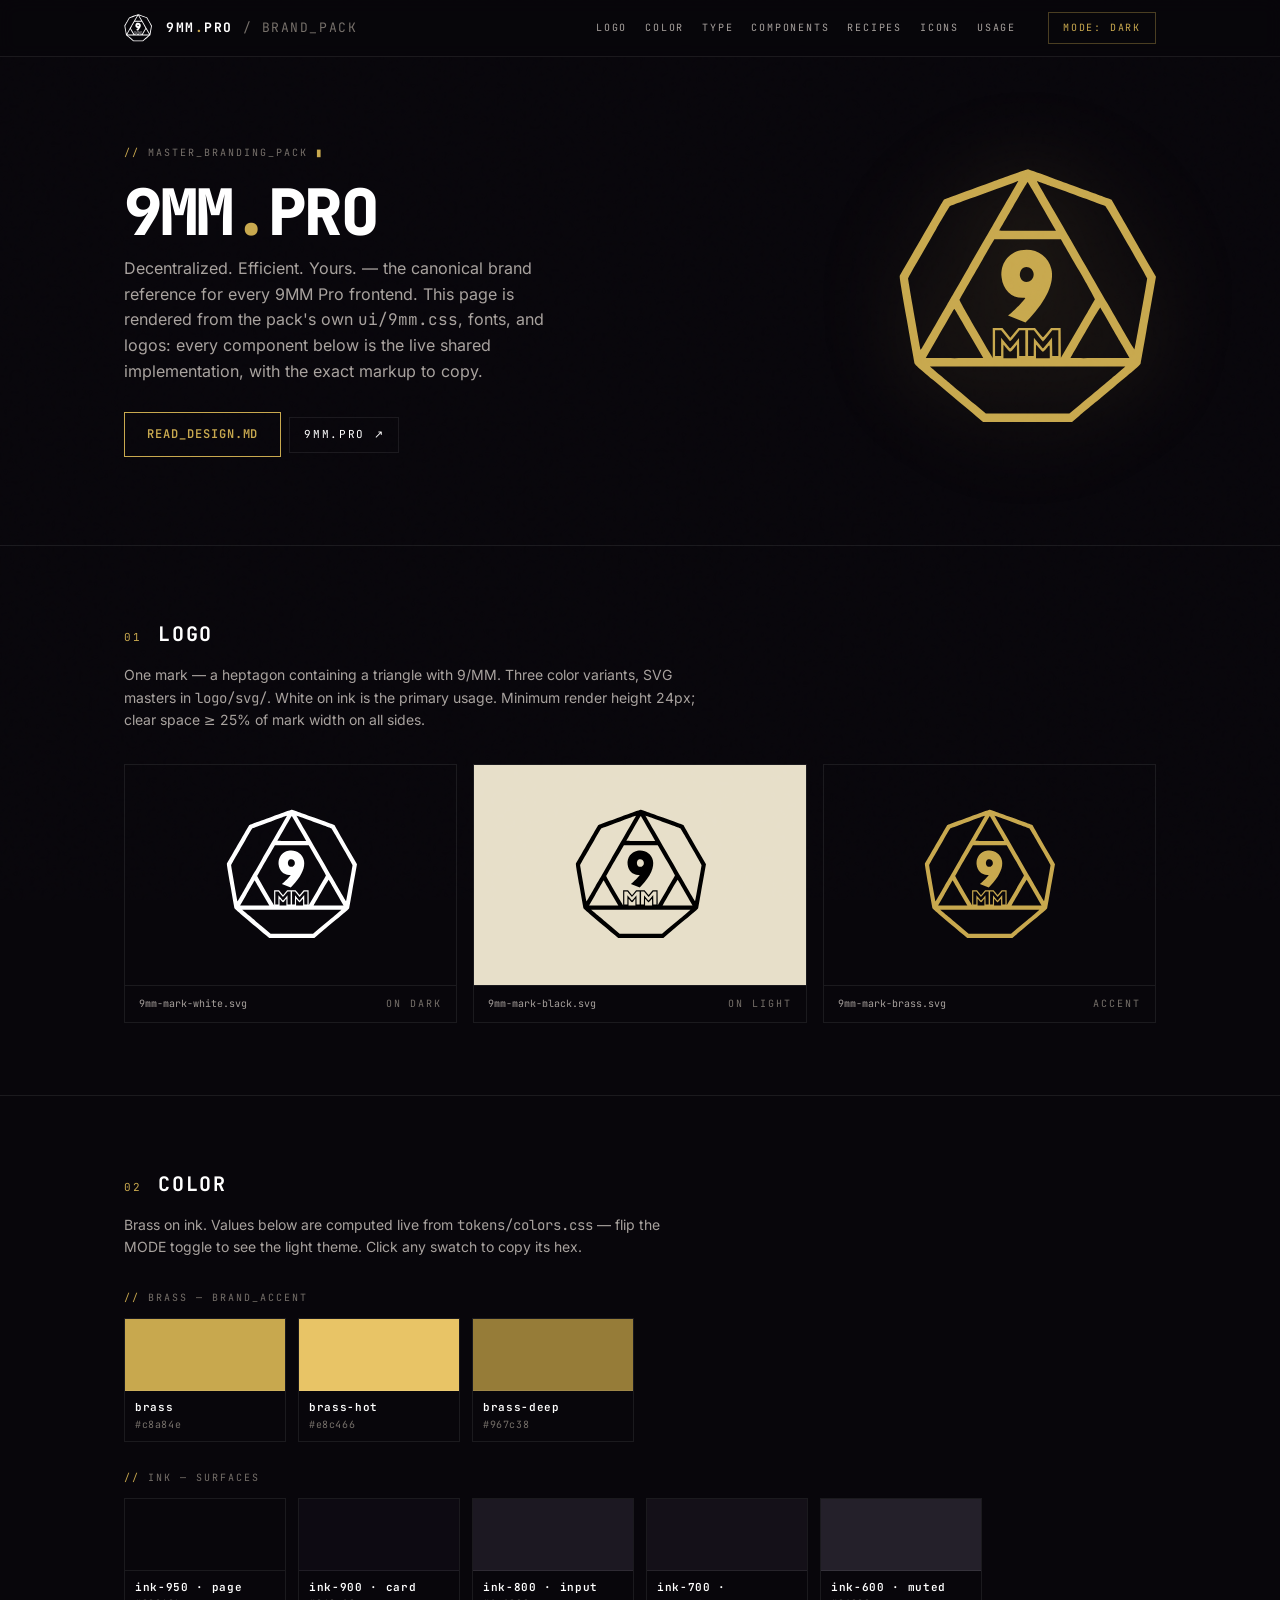
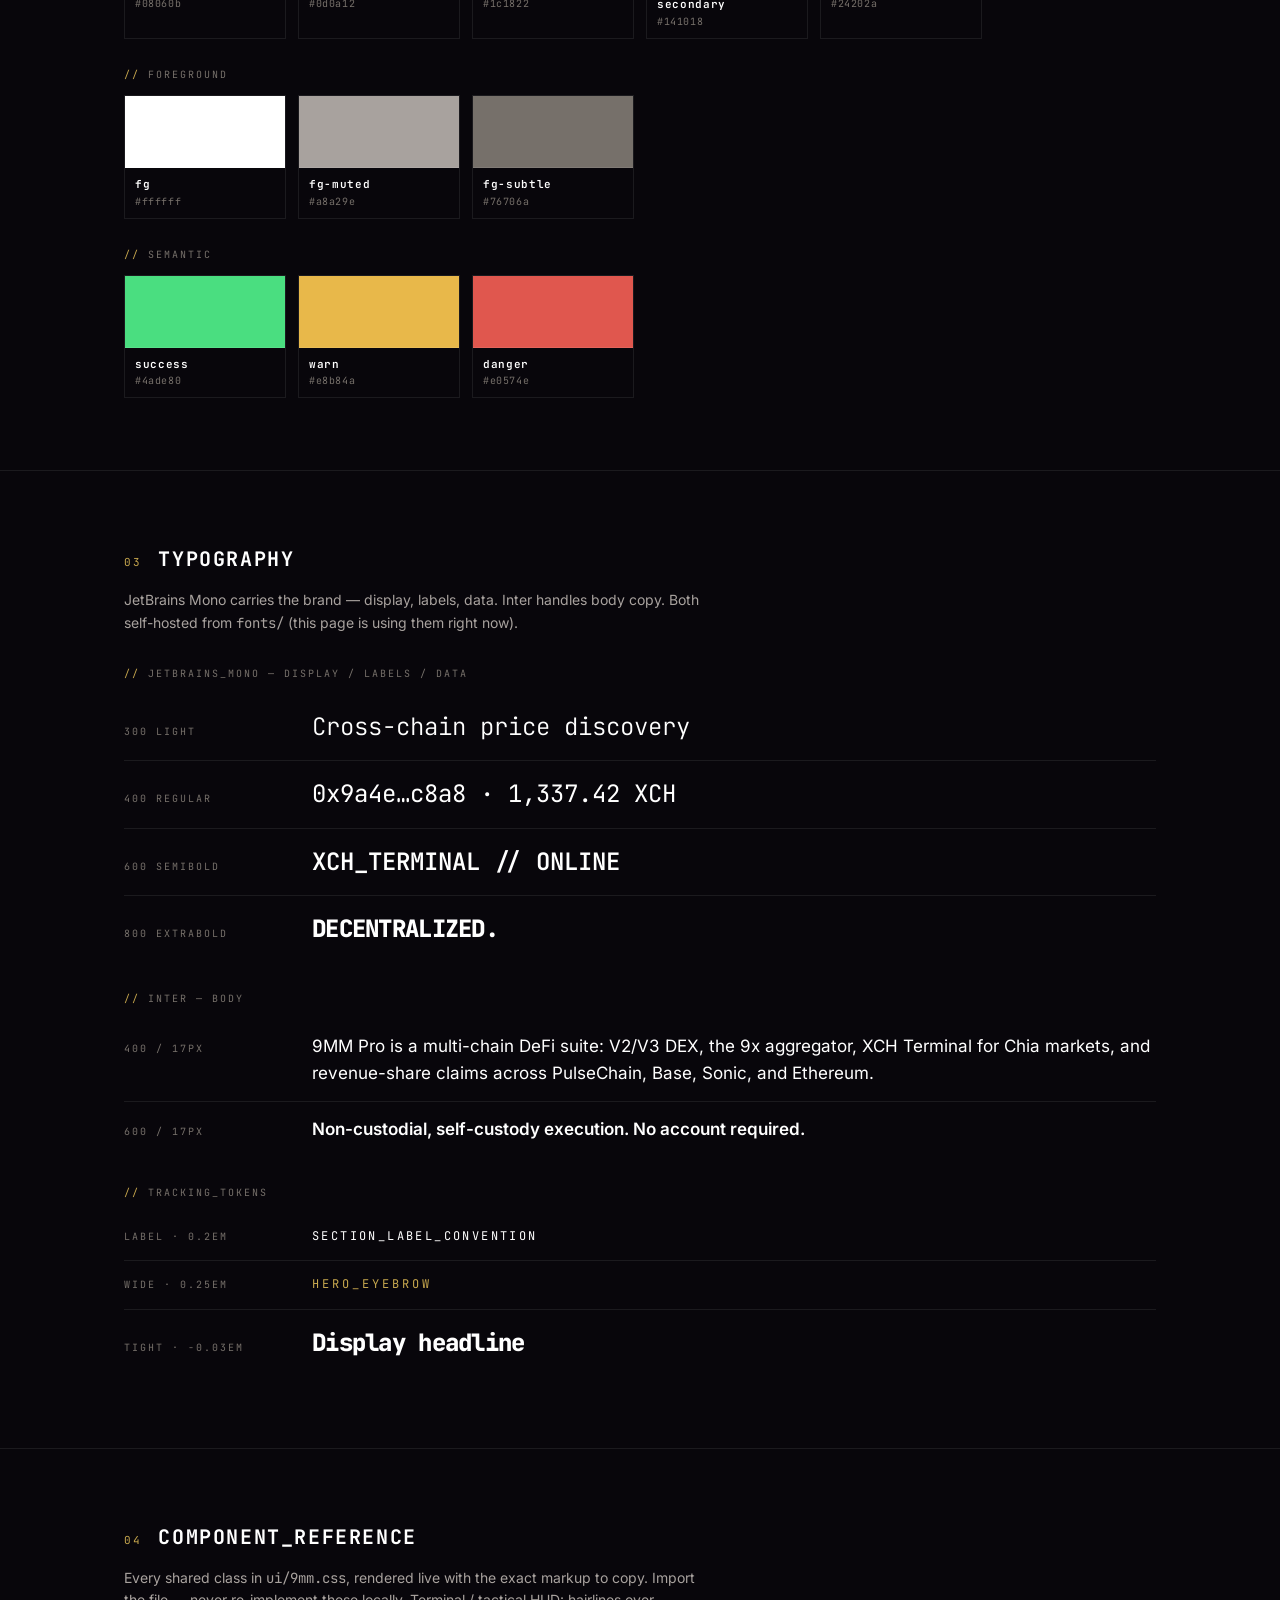
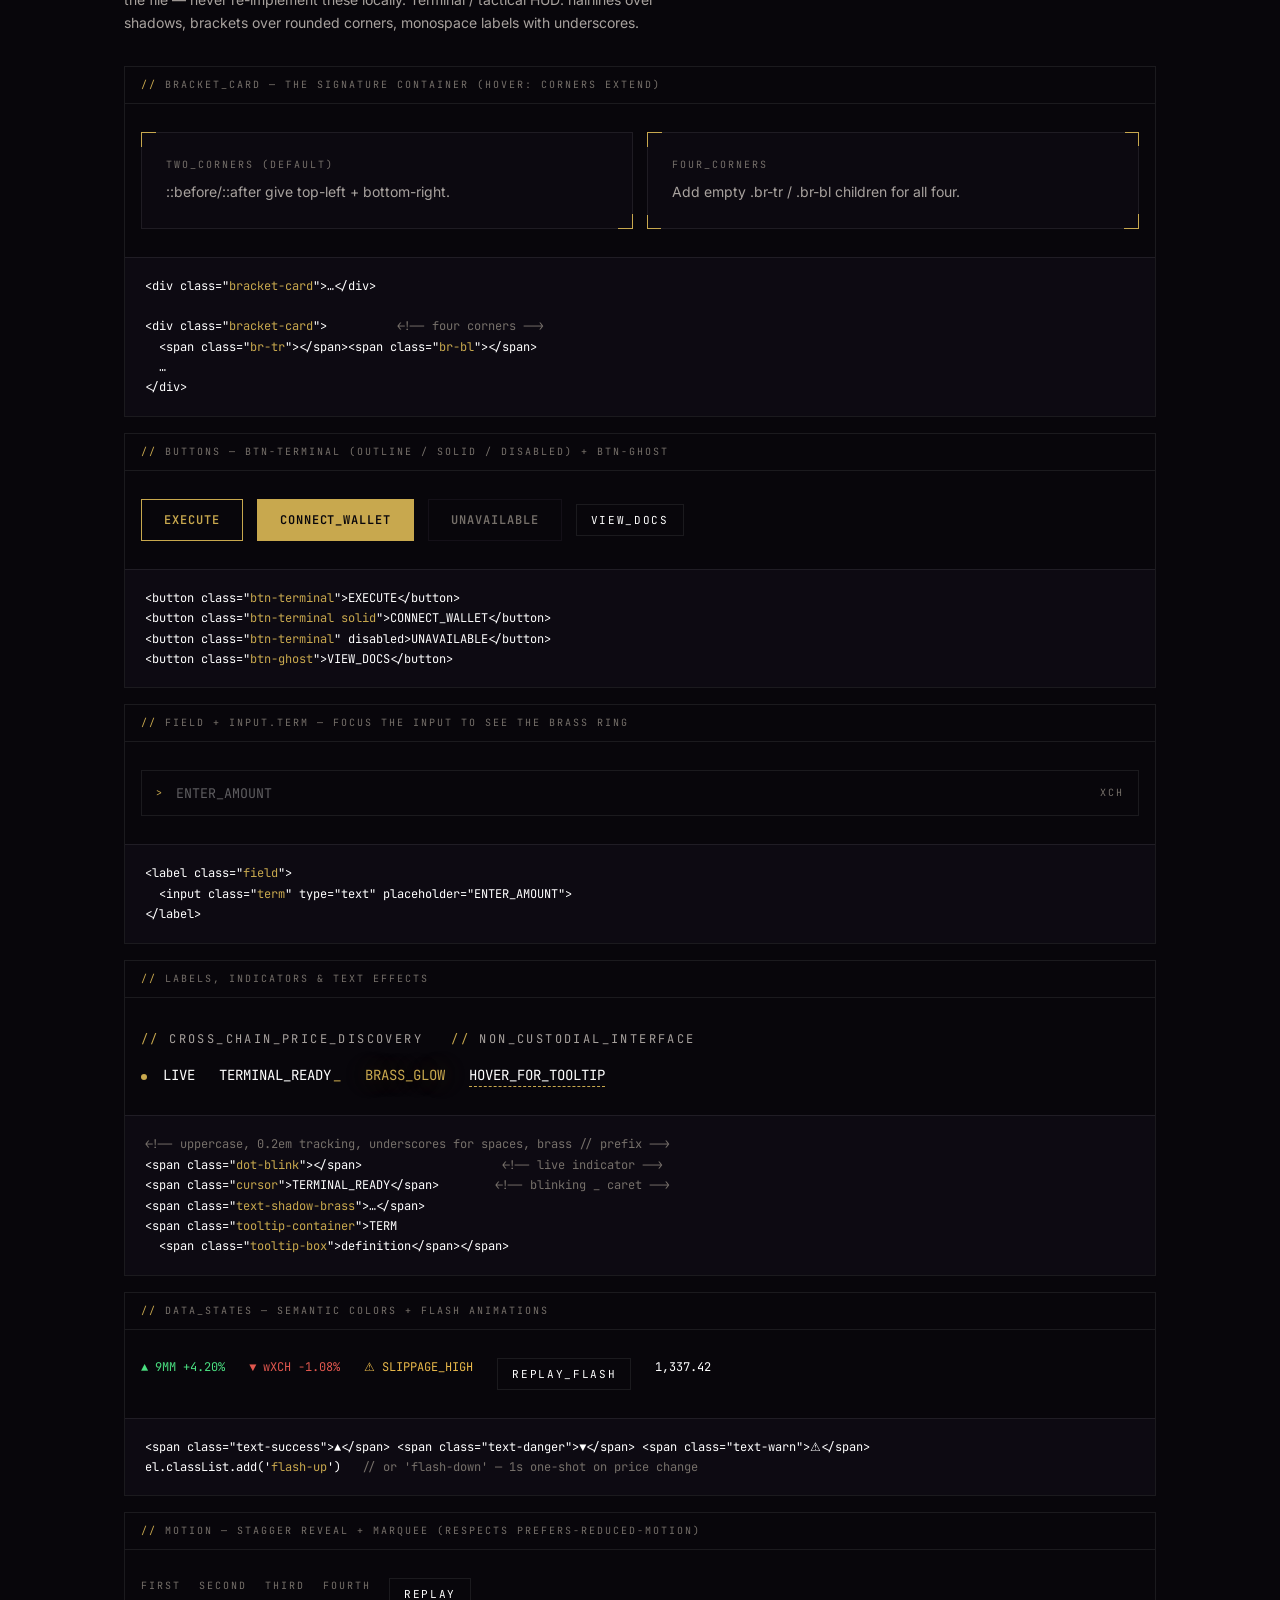
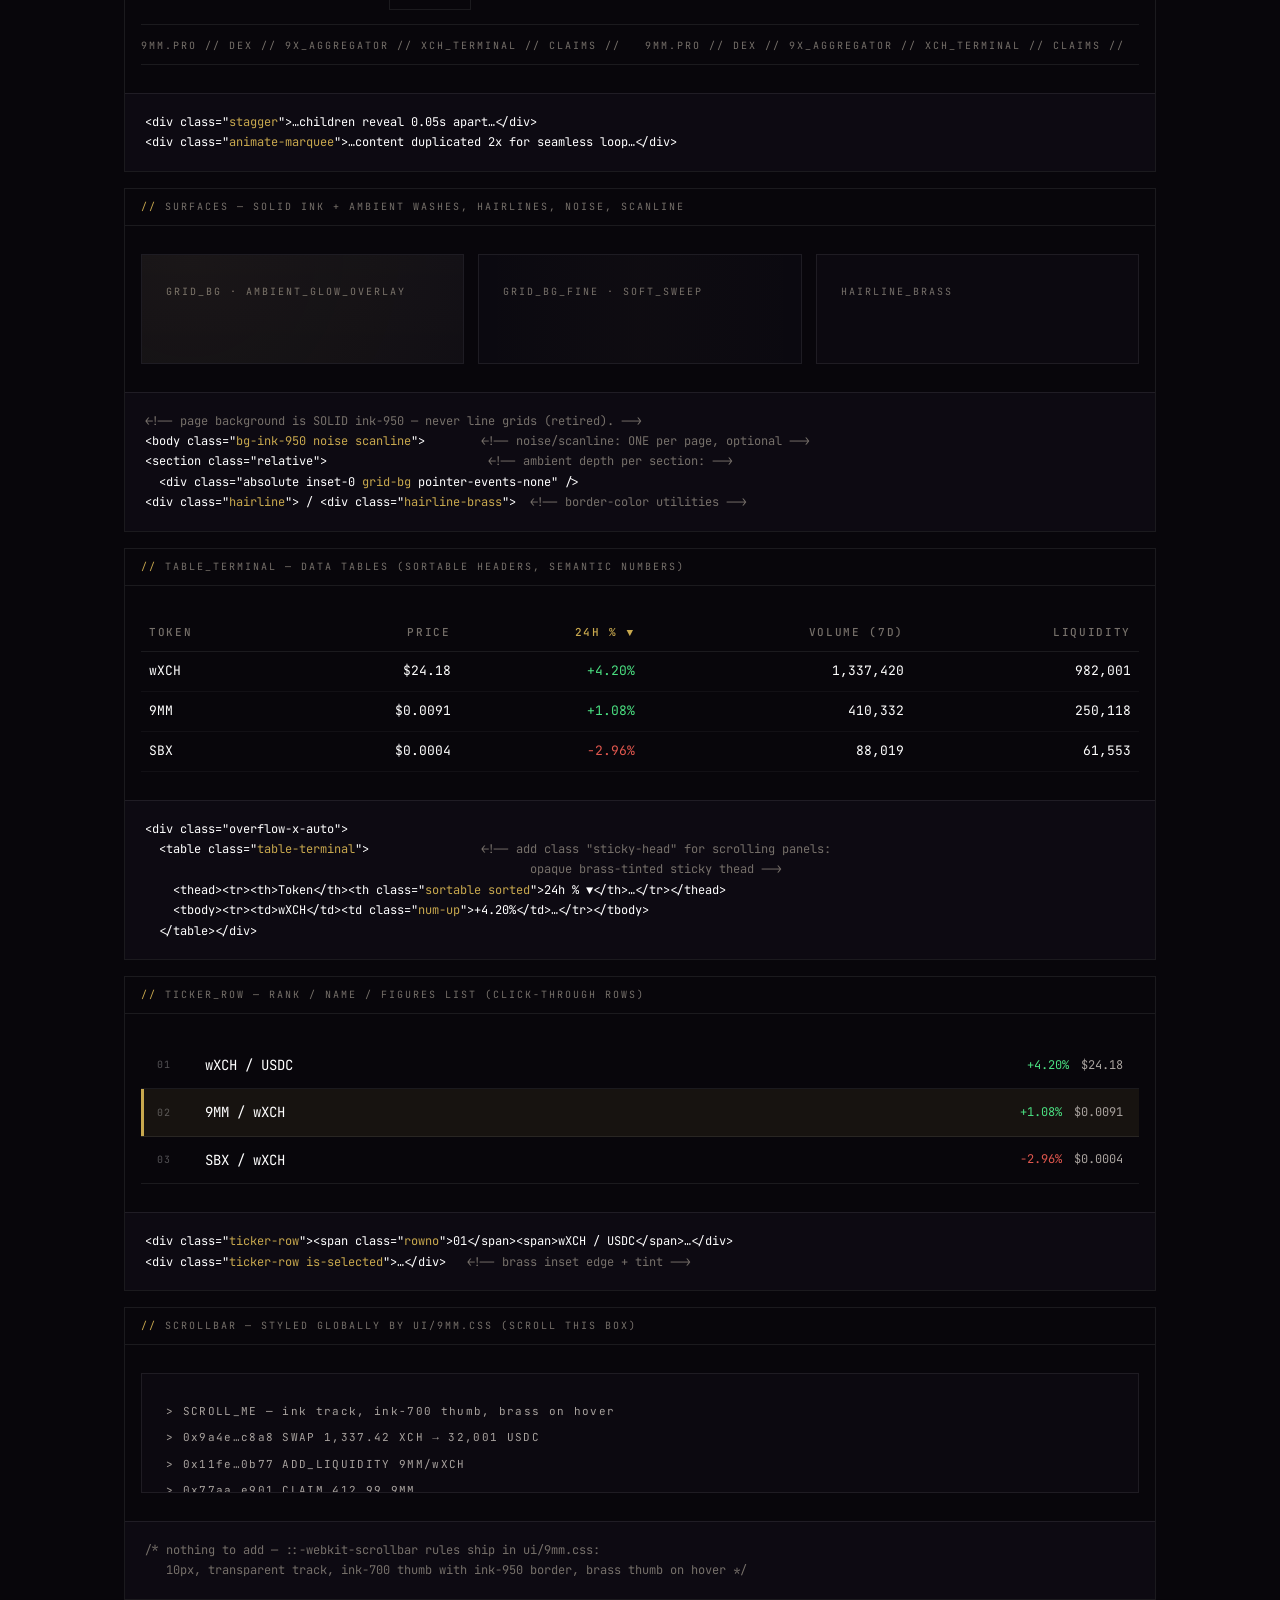
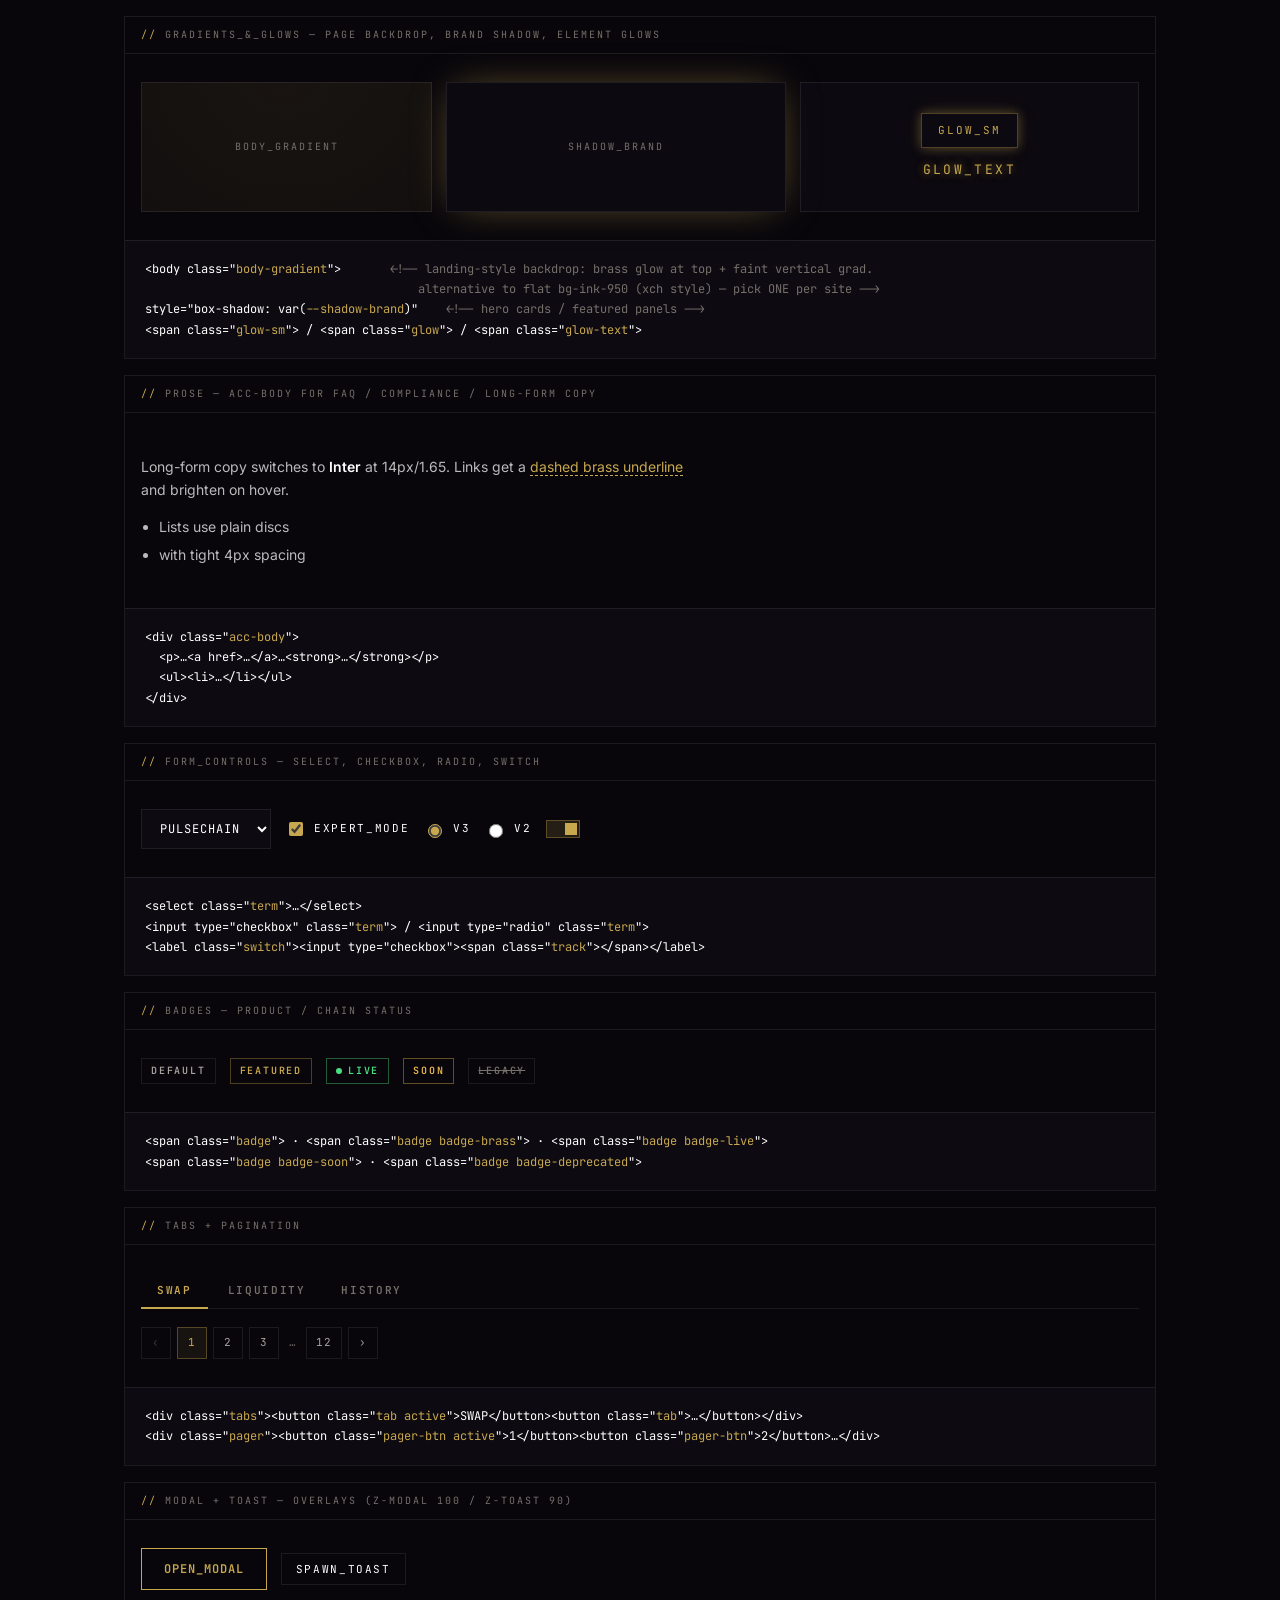
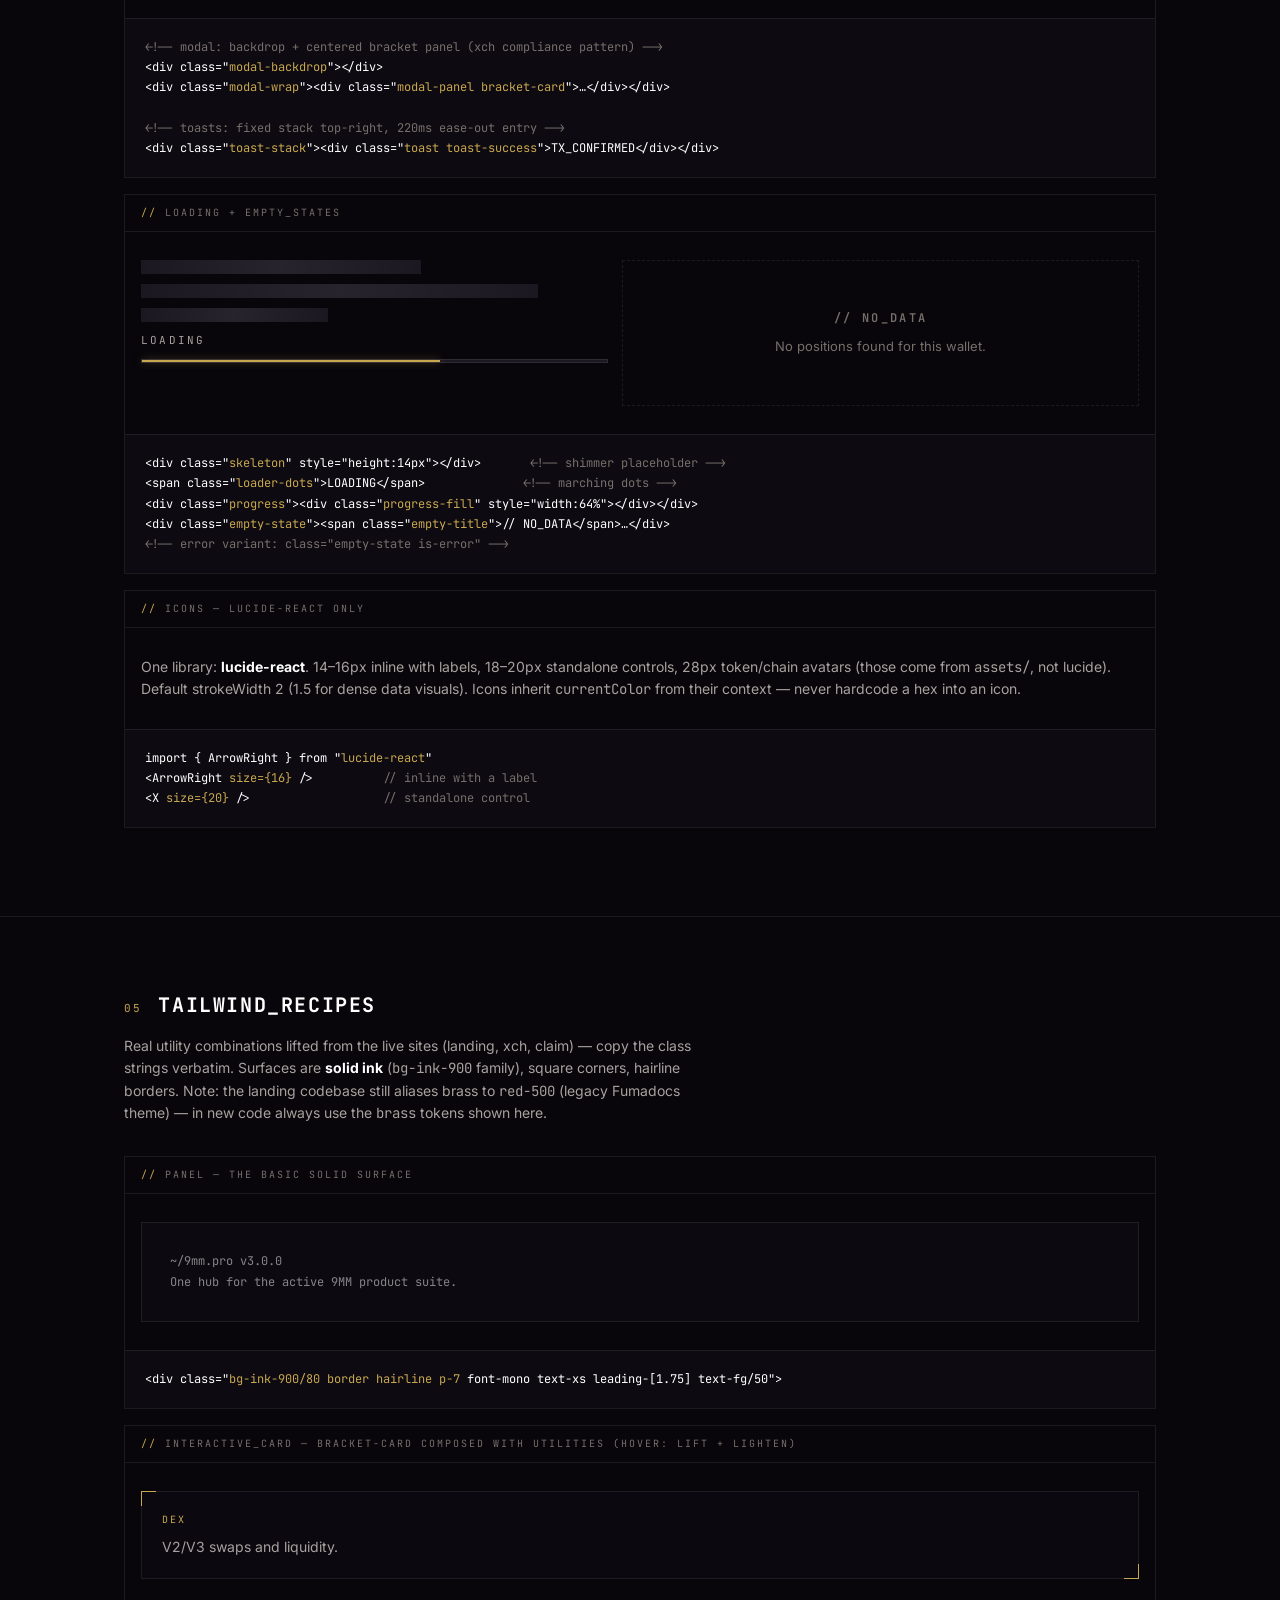
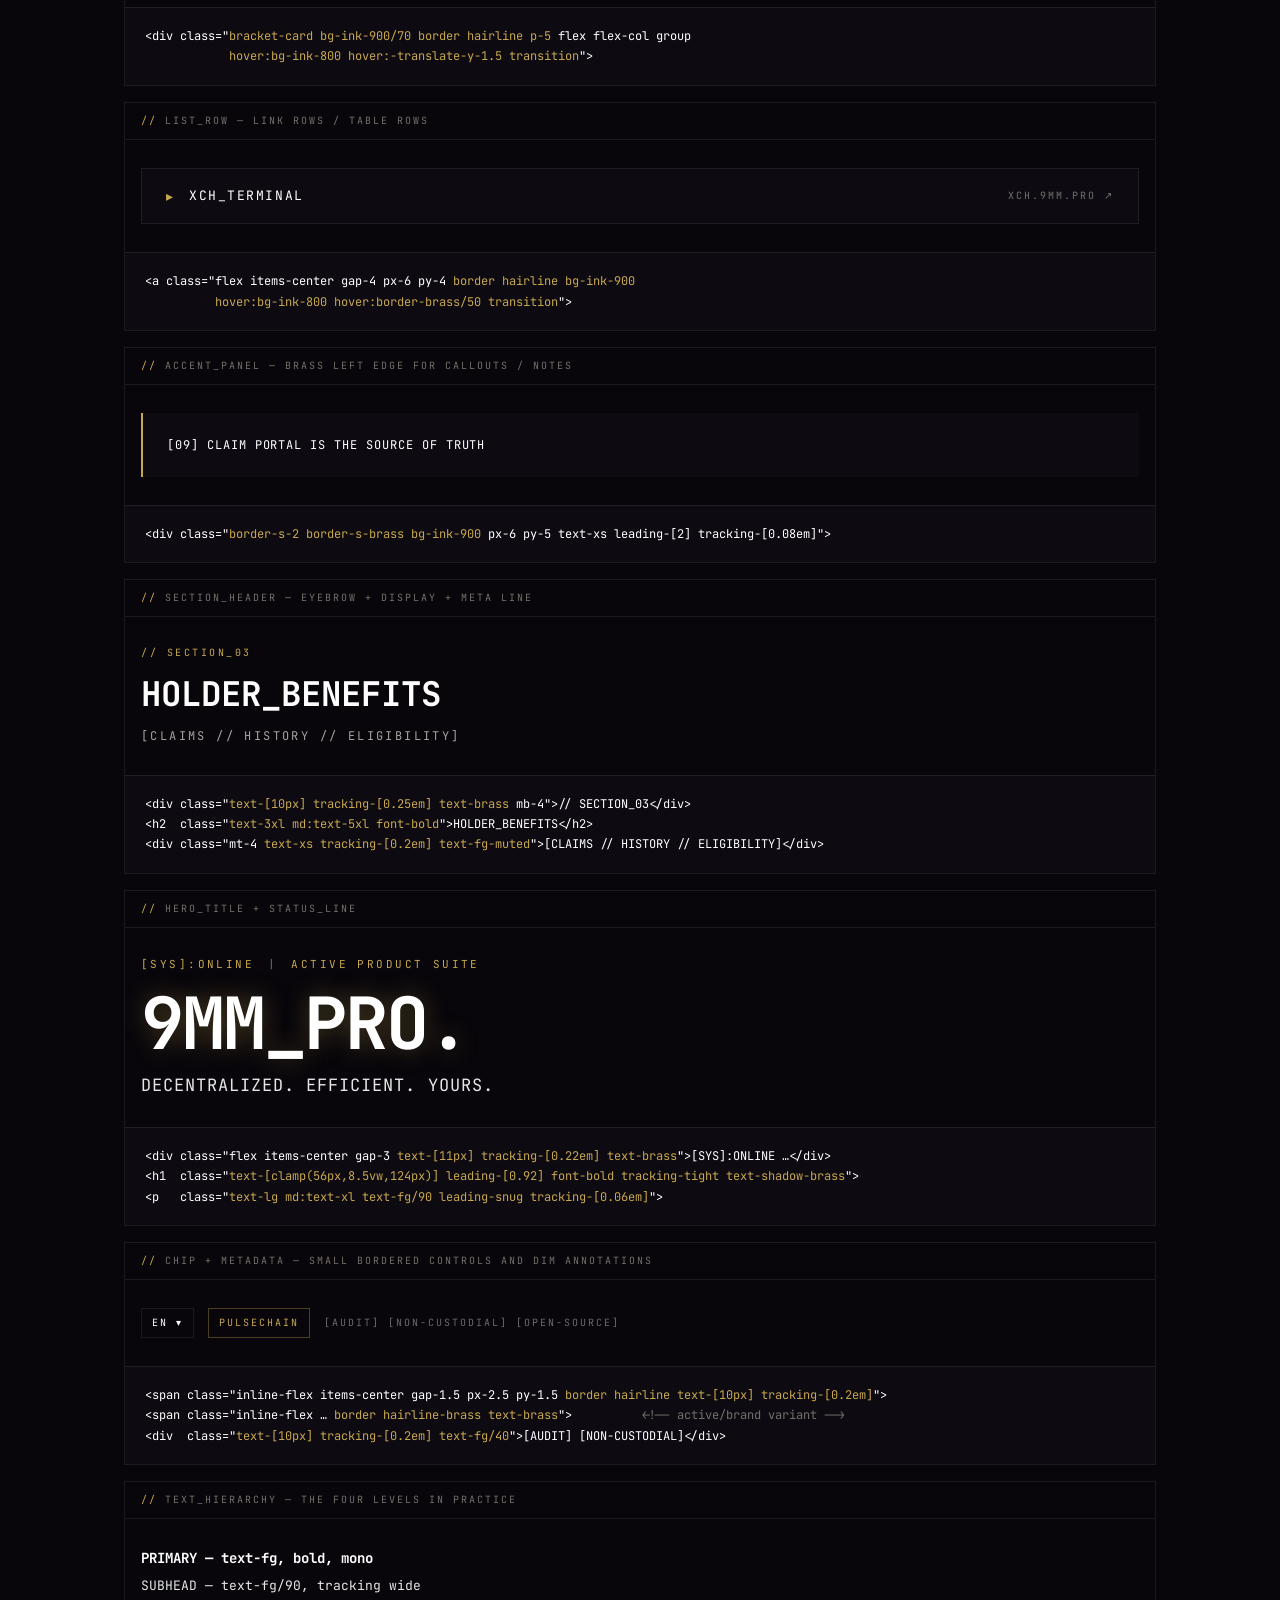
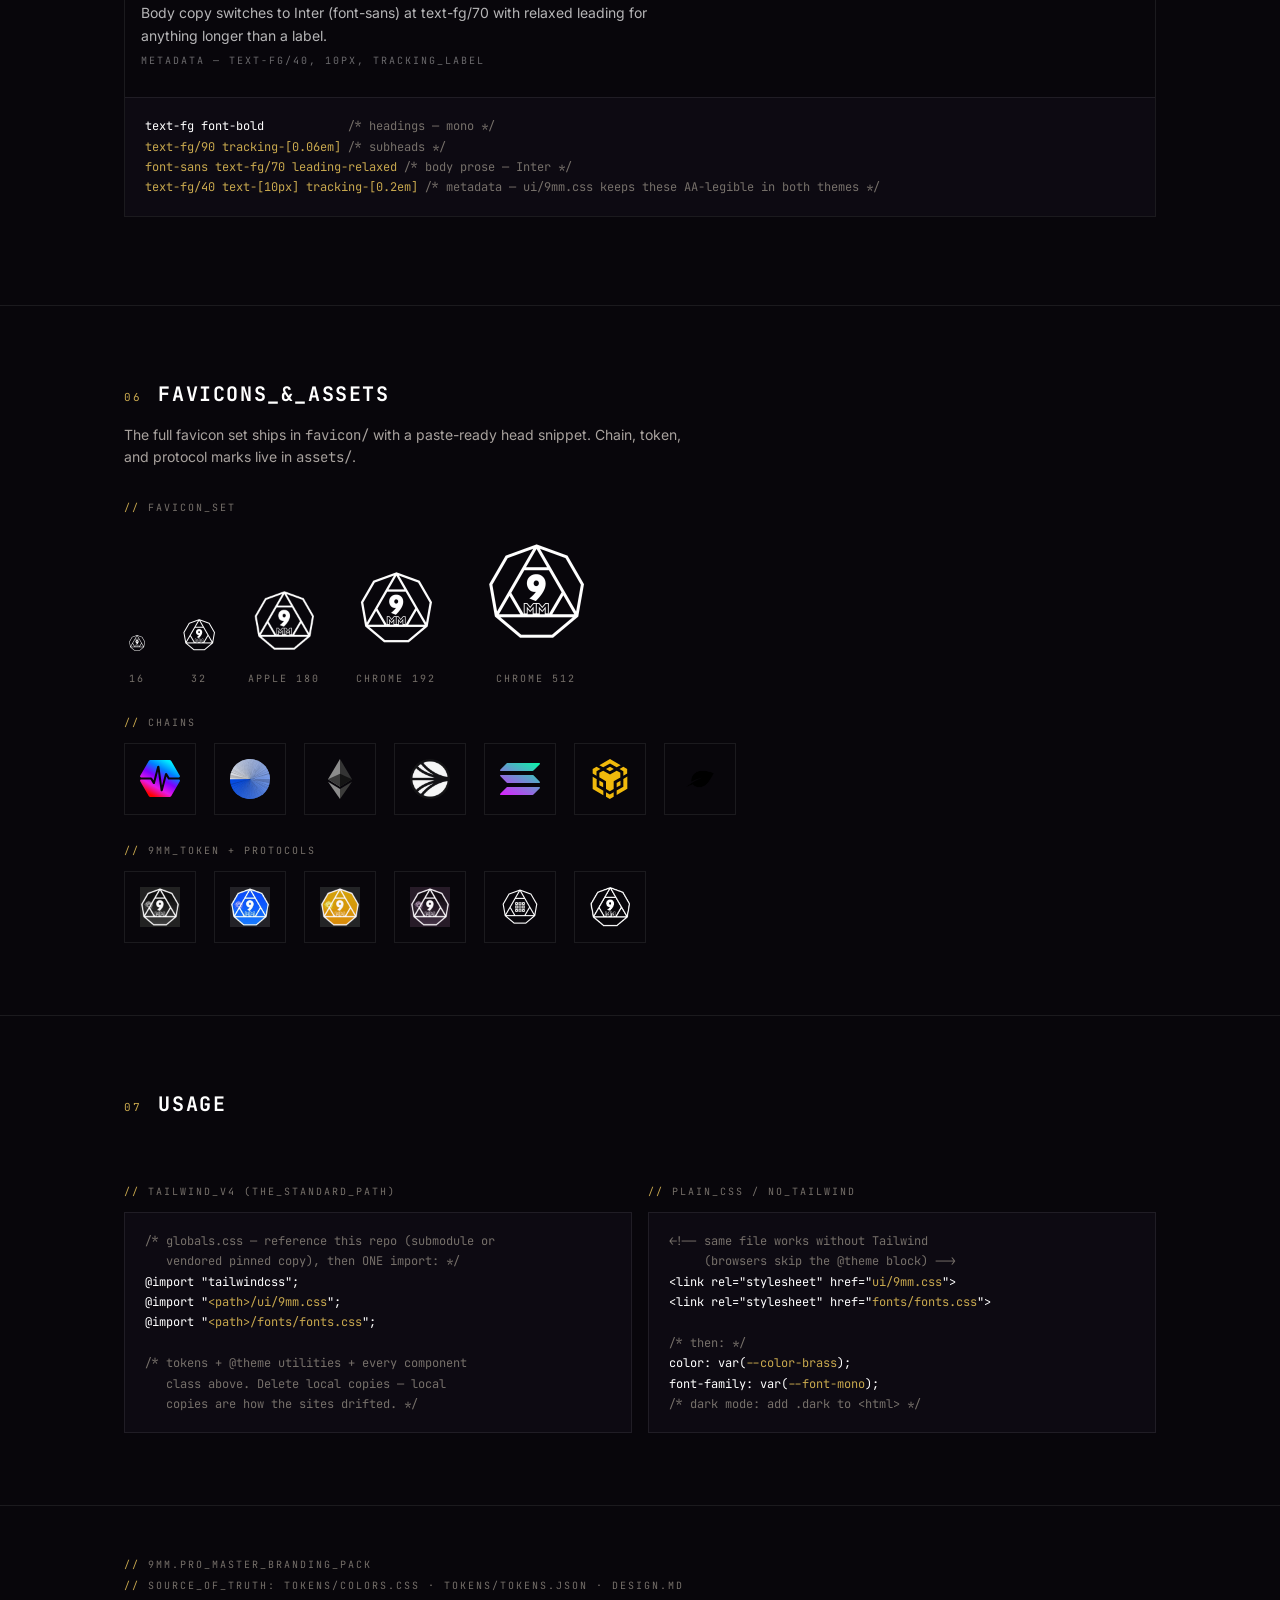
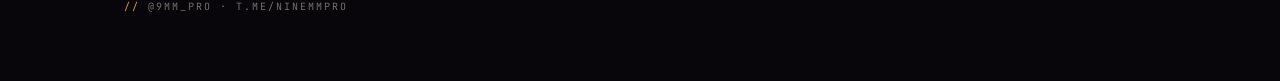
==== commit d1367ef0: "Stage white-on-transparent artwork on fixed ink chips The 16/32/Apple favicon demos and white protoc" ====
--- a/index.html
+++ b/index.html
@@ -127,6 +127,10 @@
   .asset-row { display: flex; gap: 18px; flex-wrap: wrap; align-items: center; }
   .asset-cell { display: grid; place-items: center; width: 72px; height: 72px; border: 1px solid var(--hairline); }
   .asset-cell img { max-width: 40px; max-height: 40px; }
+  /* white-on-transparent artwork always sits on a fixed ink chip so it
+     stays visible in light mode */
+  .ink-chip { background: #08060b; }
+  img.ink-chip { padding: 5px; }
 
   /* ── code blocks ── */
   pre {
@@ -712,9 +716,9 @@
 
     <div class="label pal-label"><span class="tick">//</span> FAVICON_SET</div>
     <div class="icon-row">
-      <div class="icon-cell"><img src="favicon/favicon-16x16.png" width="16" height="16" alt=""><span class="label">16</span></div>
-      <div class="icon-cell"><img src="favicon/favicon-32x32.png" width="32" height="32" alt=""><span class="label">32</span></div>
-      <div class="icon-cell"><img src="favicon/apple-touch-icon.png" width="60" height="60" alt=""><span class="label">APPLE 180</span></div>
+      <div class="icon-cell"><img class="ink-chip" src="favicon/favicon-16x16.png" width="26" height="26" alt=""><span class="label">16</span></div>
+      <div class="icon-cell"><img class="ink-chip" src="favicon/favicon-32x32.png" width="42" height="42" alt=""><span class="label">32</span></div>
+      <div class="icon-cell"><img class="ink-chip" src="favicon/apple-touch-icon.png" width="70" height="70" alt=""><span class="label">APPLE 180</span></div>
       <div class="icon-cell"><img src="favicon/android-chrome-192x192.png" width="96" height="96" alt=""><span class="label">CHROME 192</span></div>
       <div class="icon-cell"><img src="favicon/android-chrome-512x512.png" width="128" height="128" alt=""><span class="label">CHROME 512</span></div>
     </div>
@@ -736,7 +740,8 @@
       <div class="asset-cell"><img src="assets/tokens/9mm-base.webp" alt="9MM Base"></div>
       <div class="asset-cell"><img src="assets/tokens/9mm-sonic.gif" alt="9MM Sonic"></div>
       <div class="asset-cell"><img src="assets/tokens/9mm-eth.gif" alt="9MM Ethereum"></div>
-      <div class="asset-cell"><img src="assets/protocols/9x.png" alt="9x aggregator"></div>
+      <div class="asset-cell ink-chip"><img src="assets/protocols/9x.png" alt="9x aggregator"></div>
+      <div class="asset-cell ink-chip"><img src="assets/protocols/nineEx_logo.png" alt="9Ex"></div>
     </div>
   </div>
 </section>
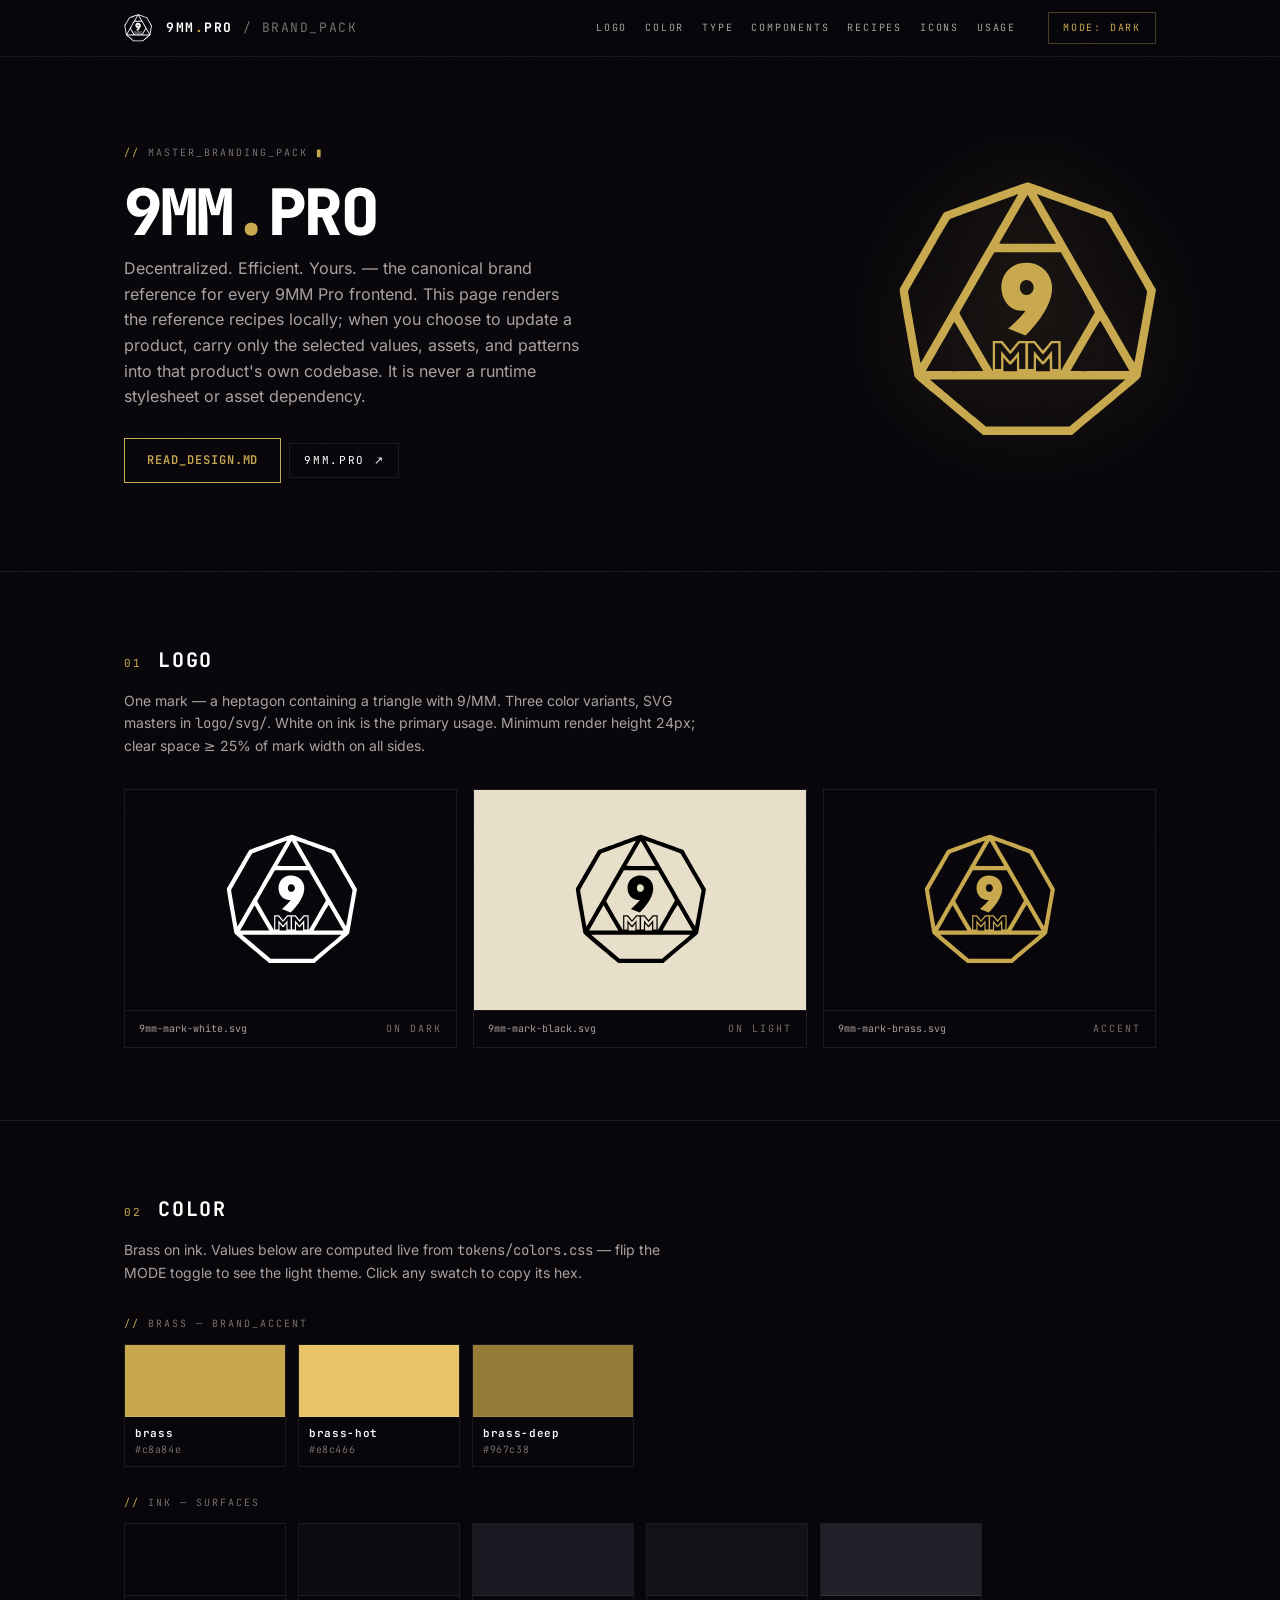
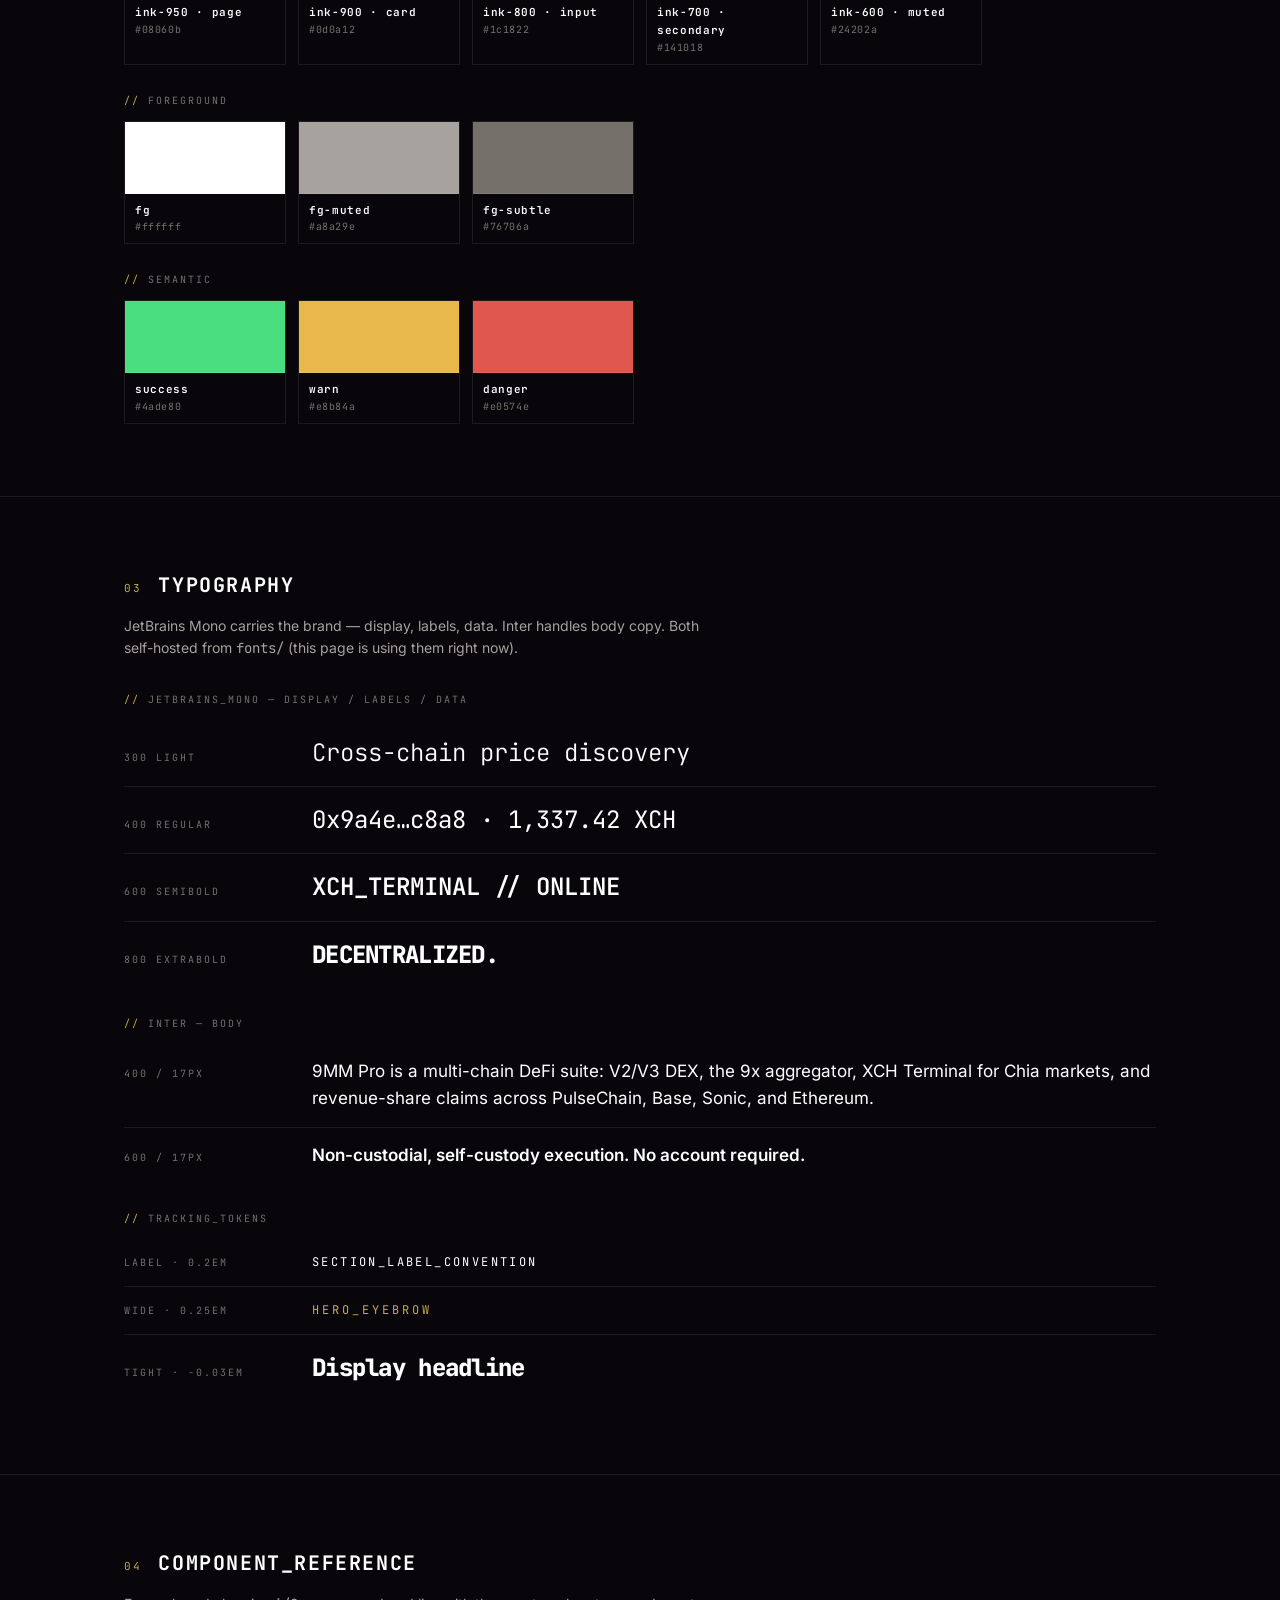
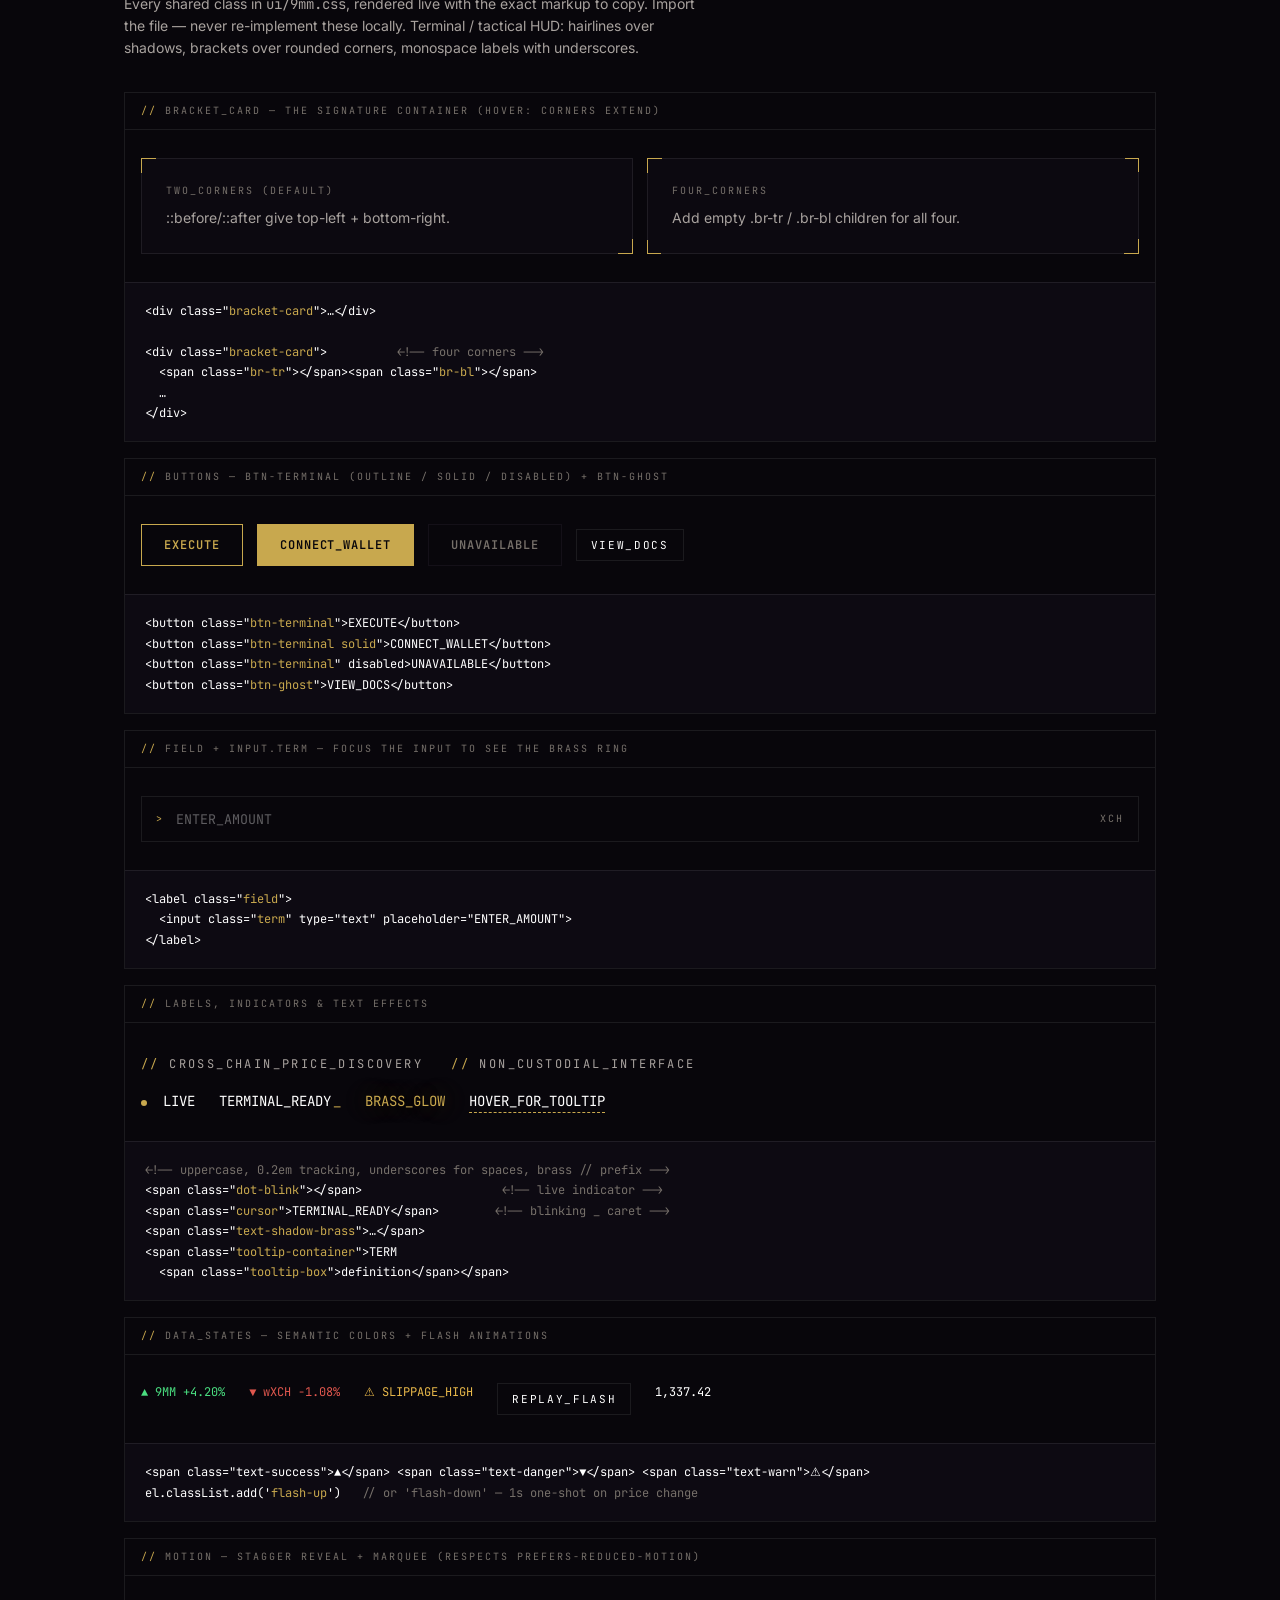
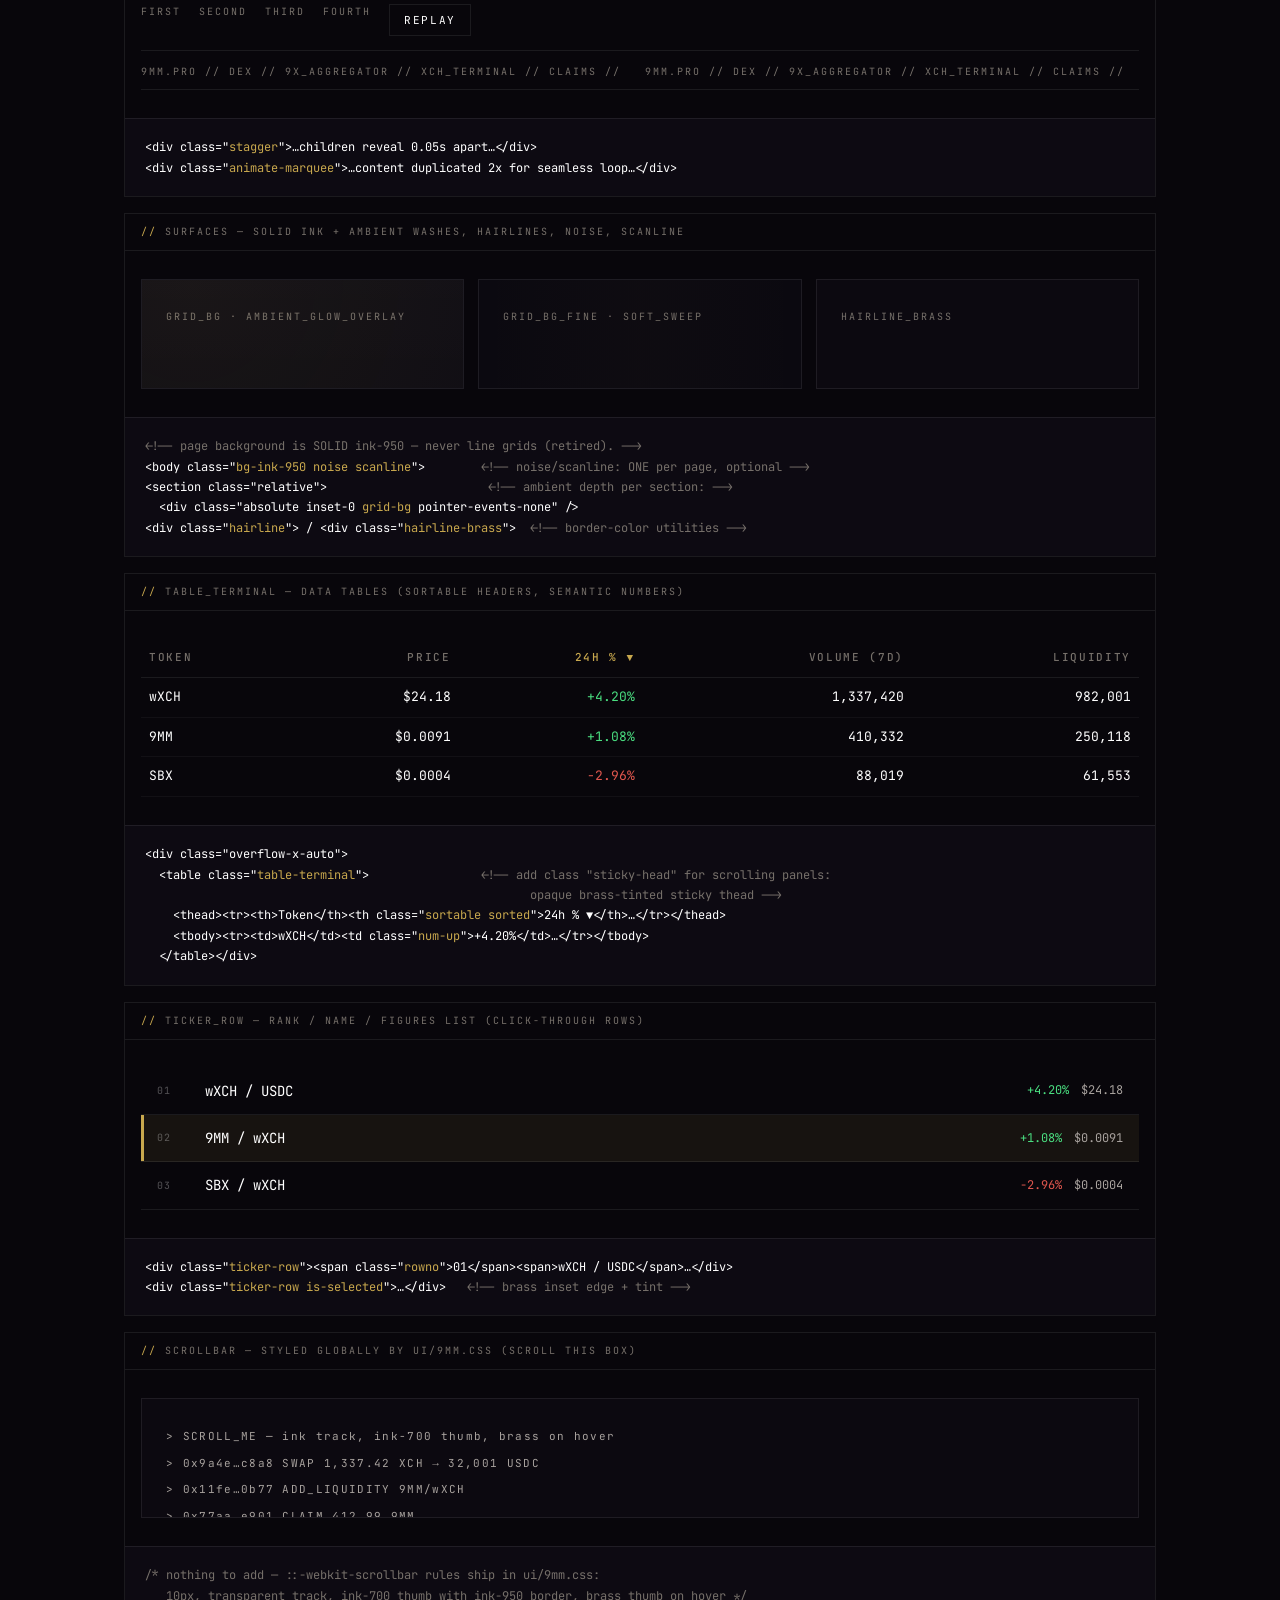
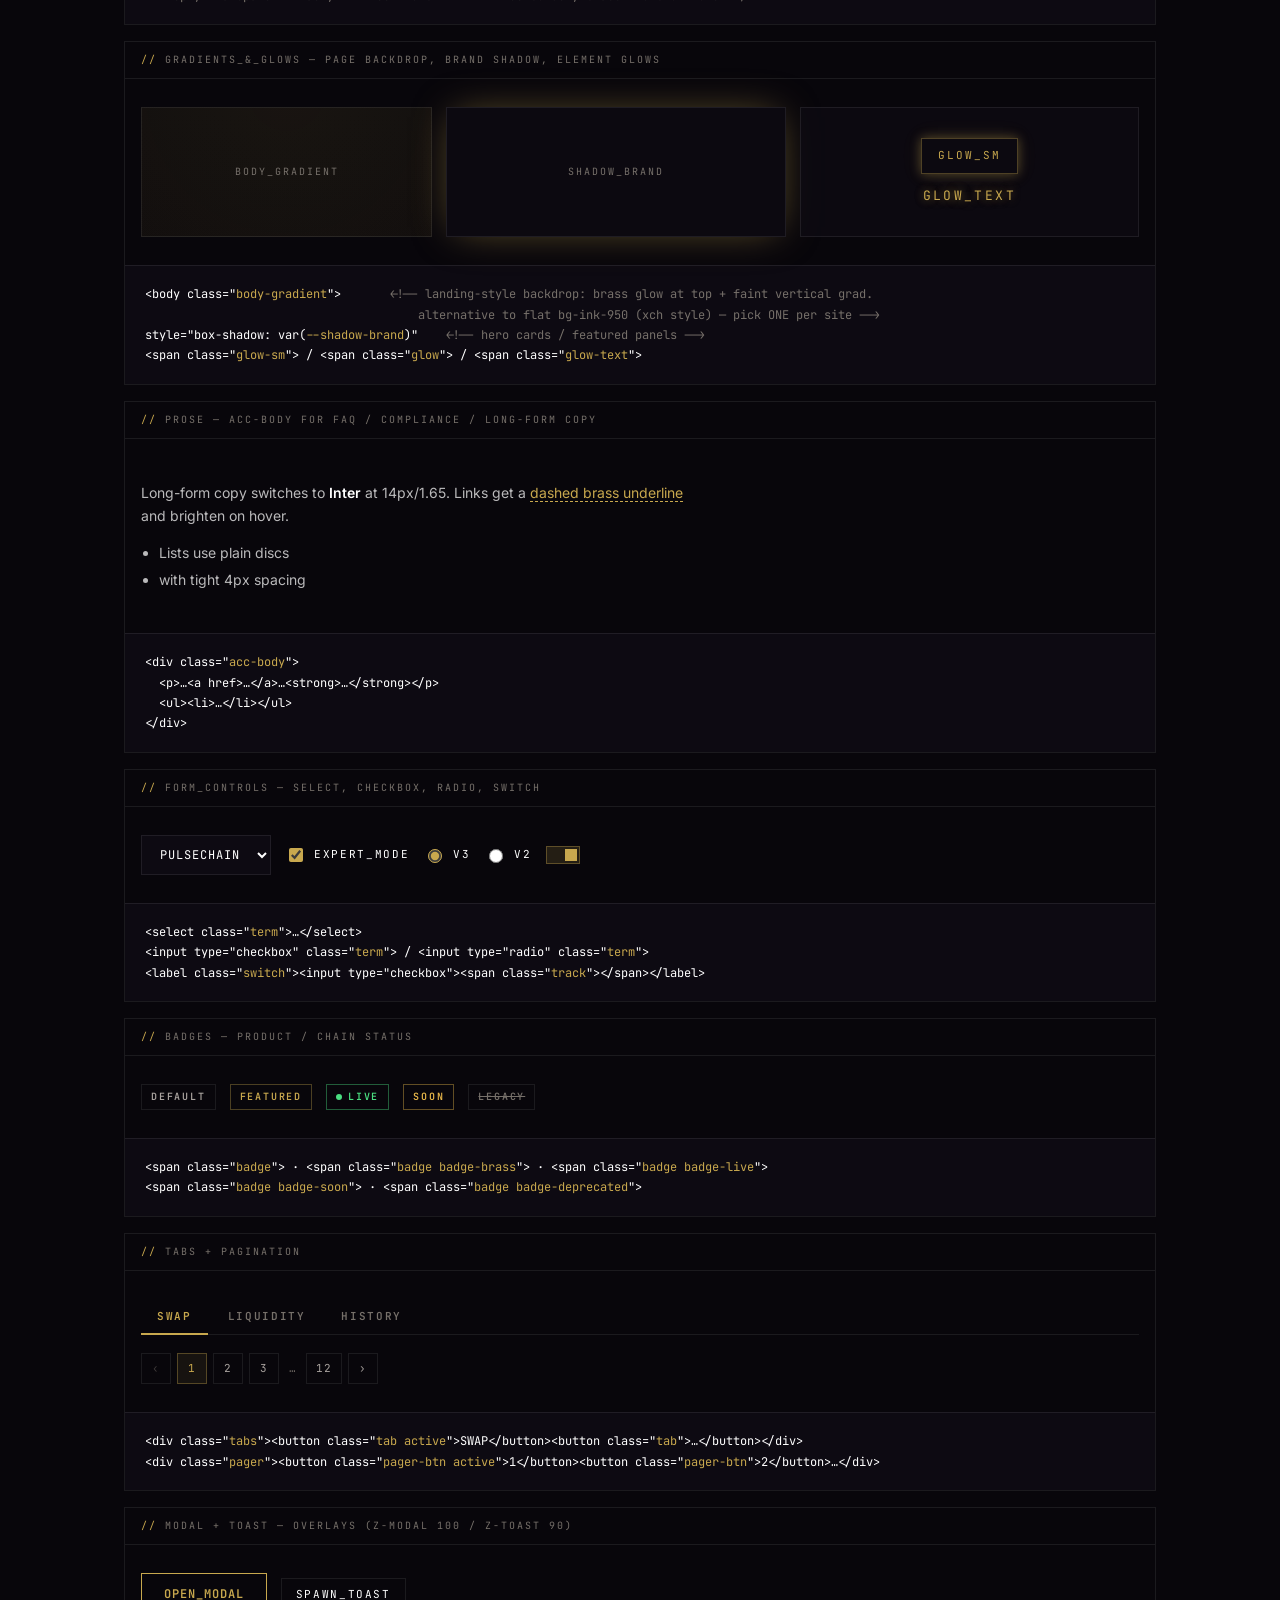
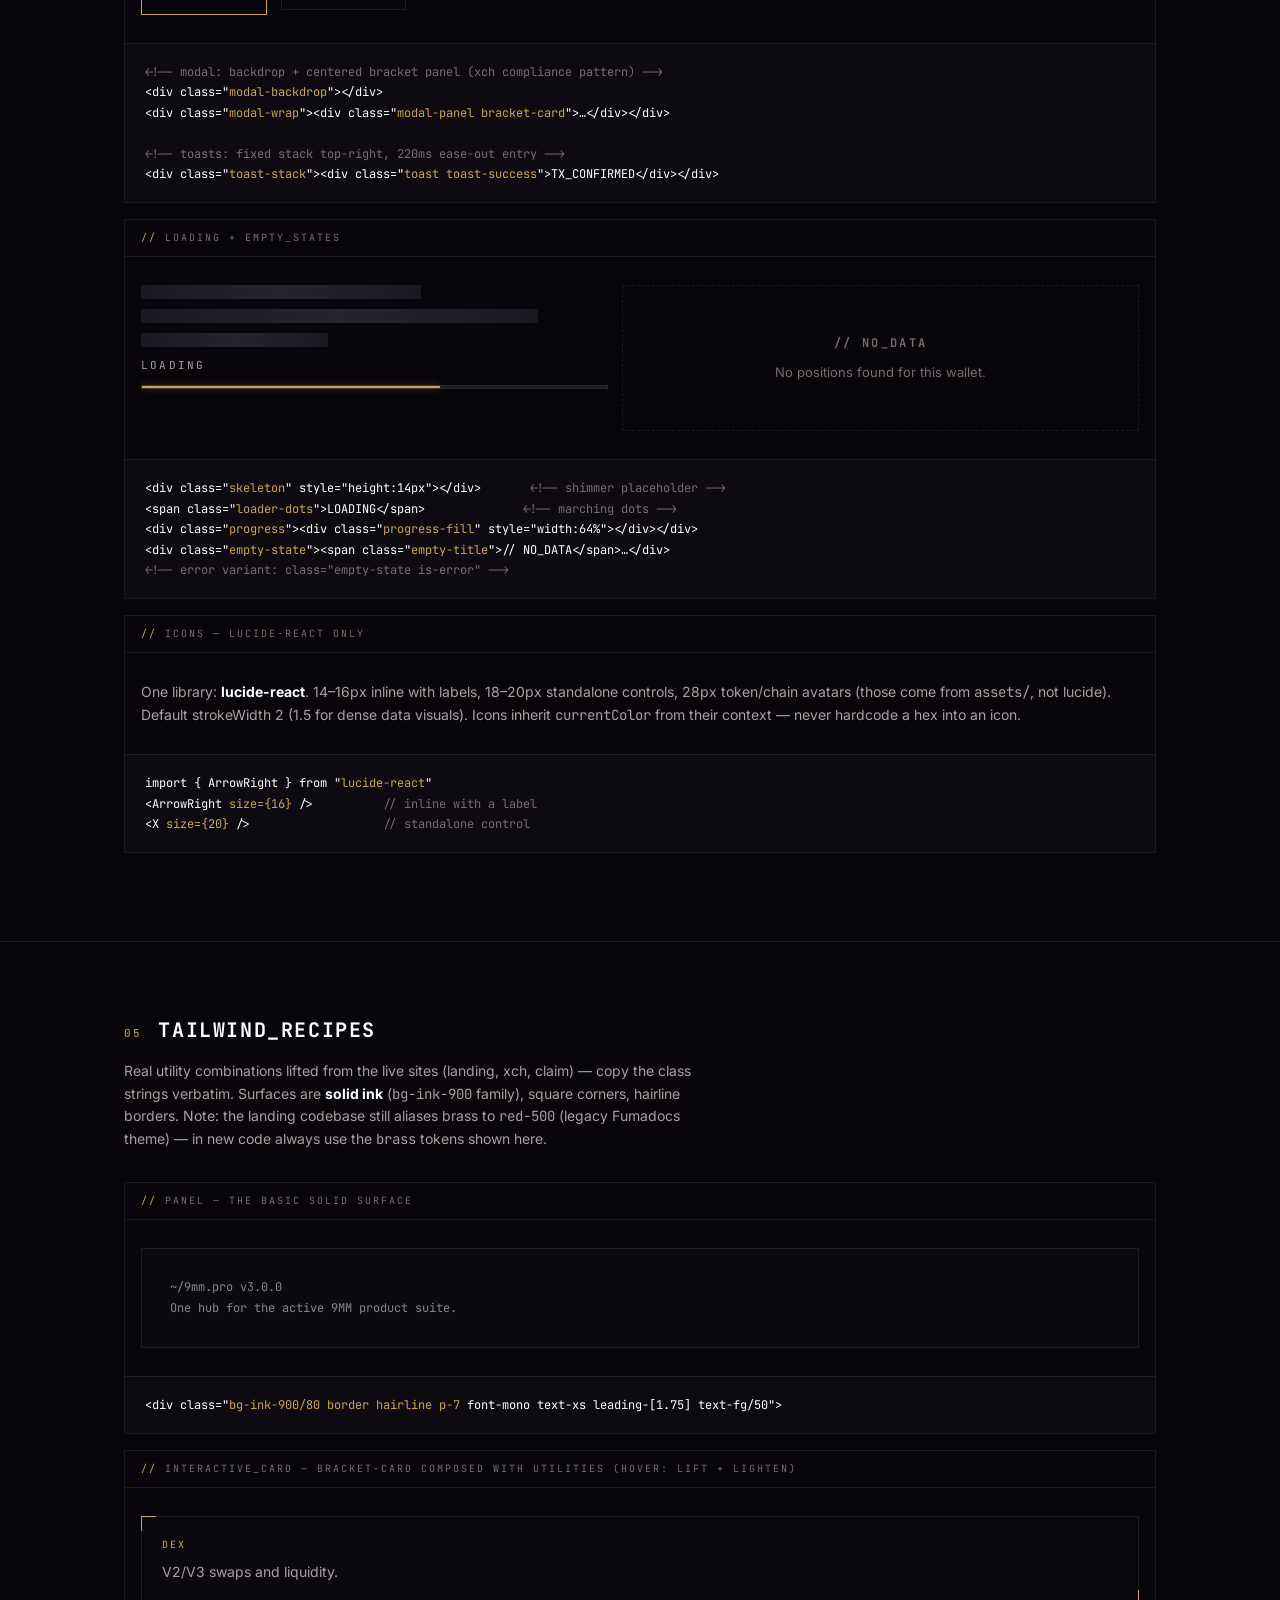
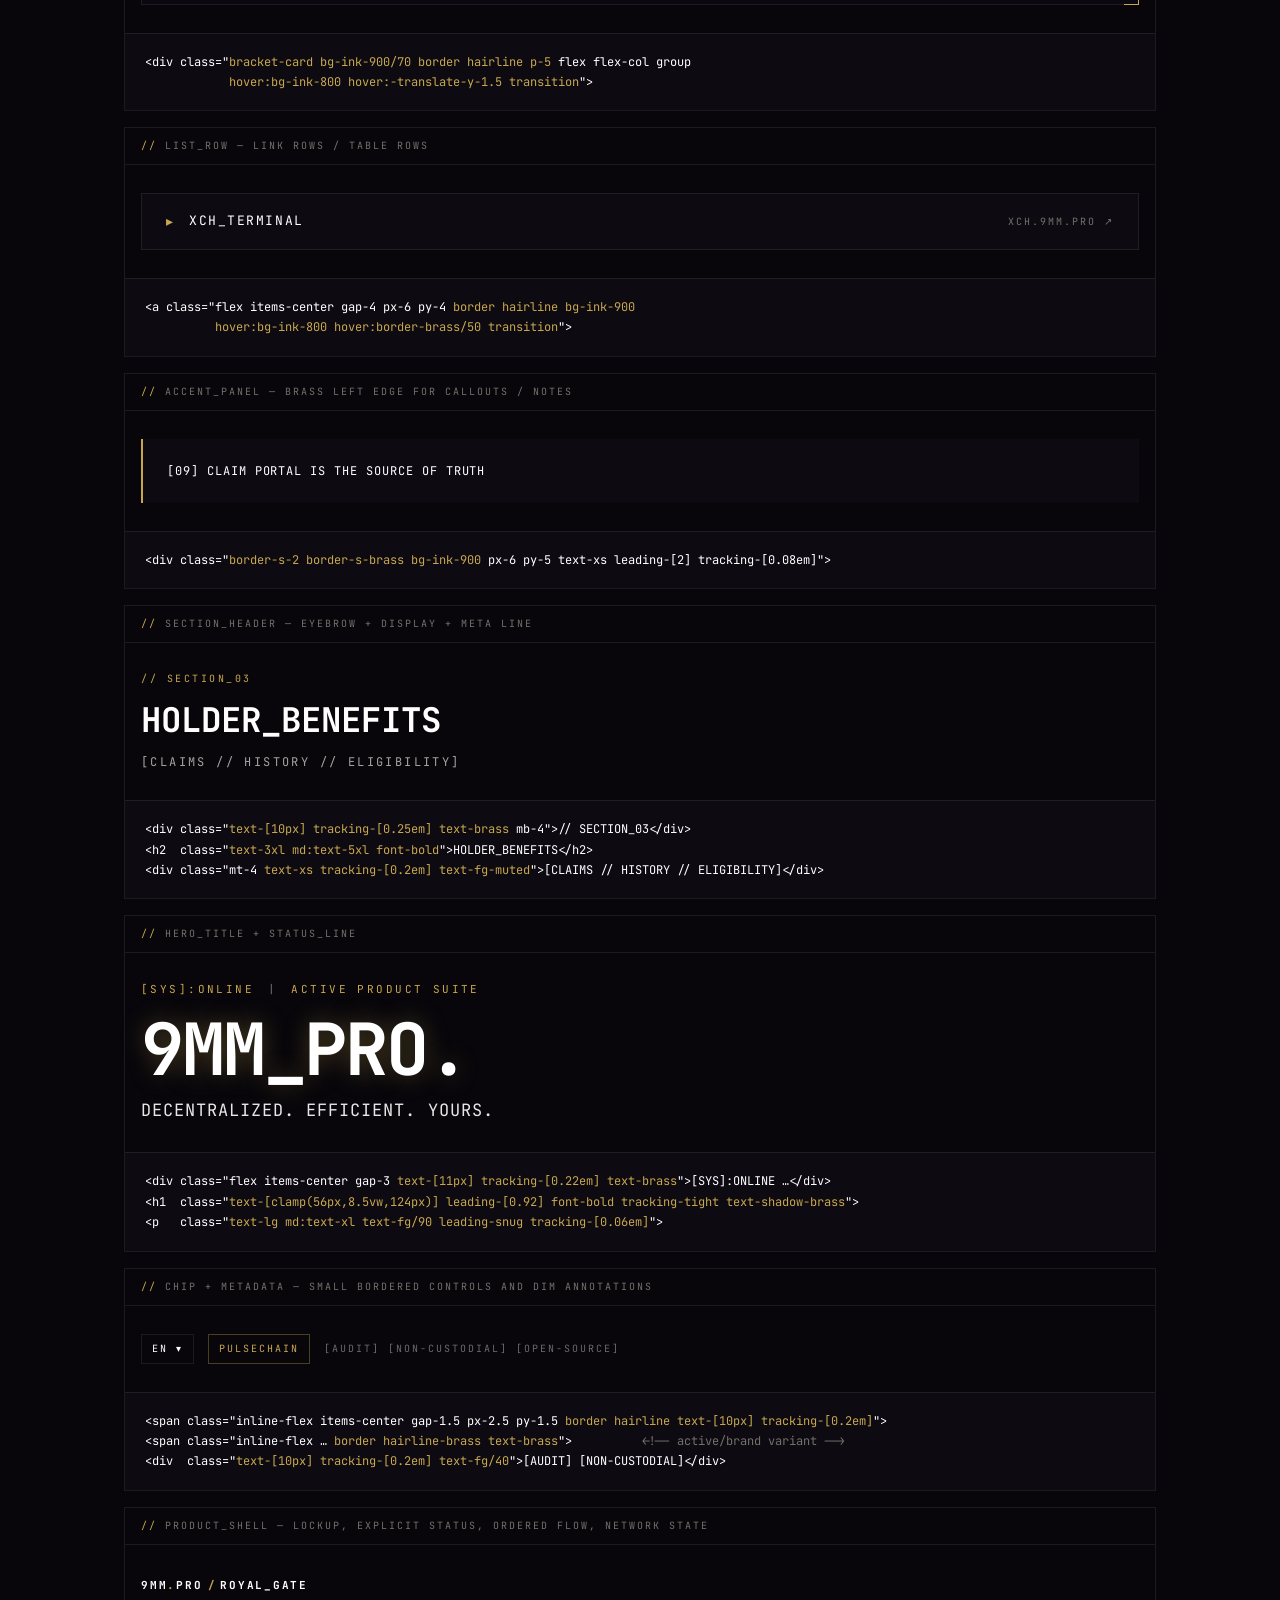
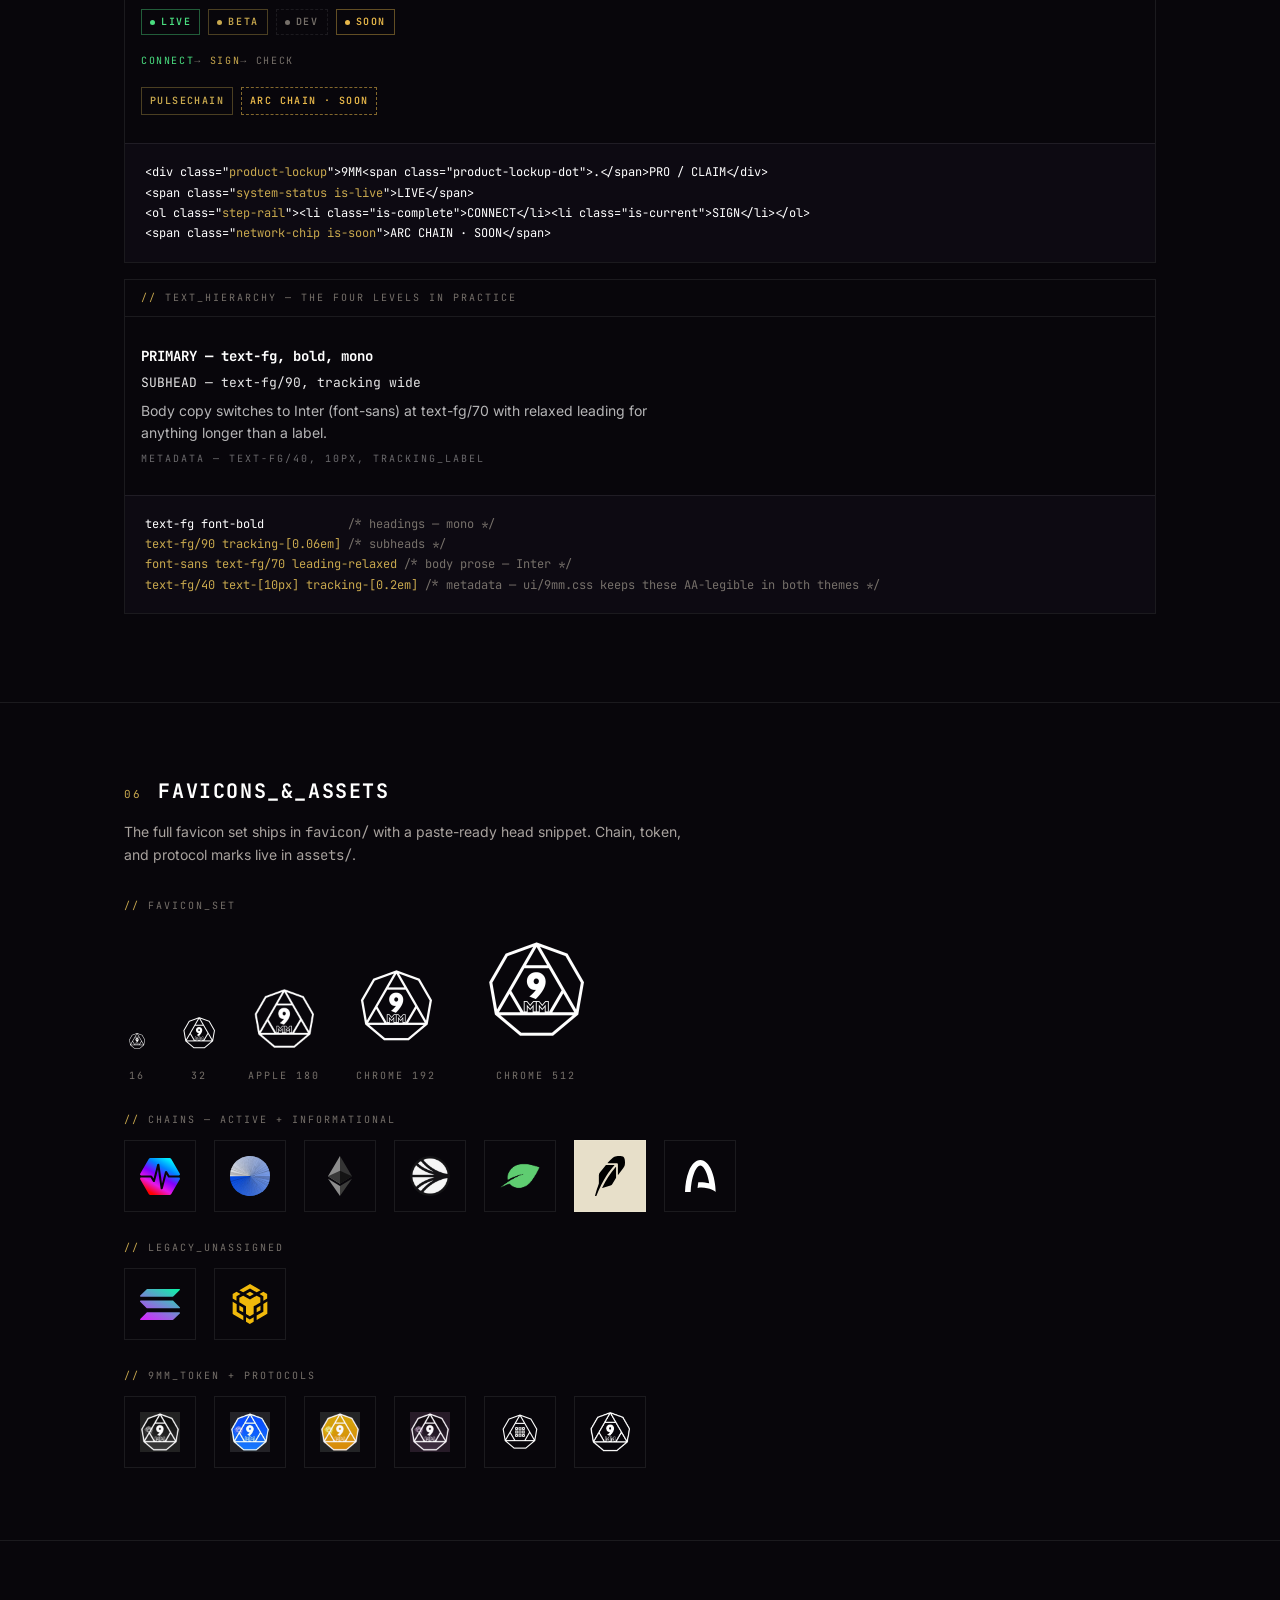
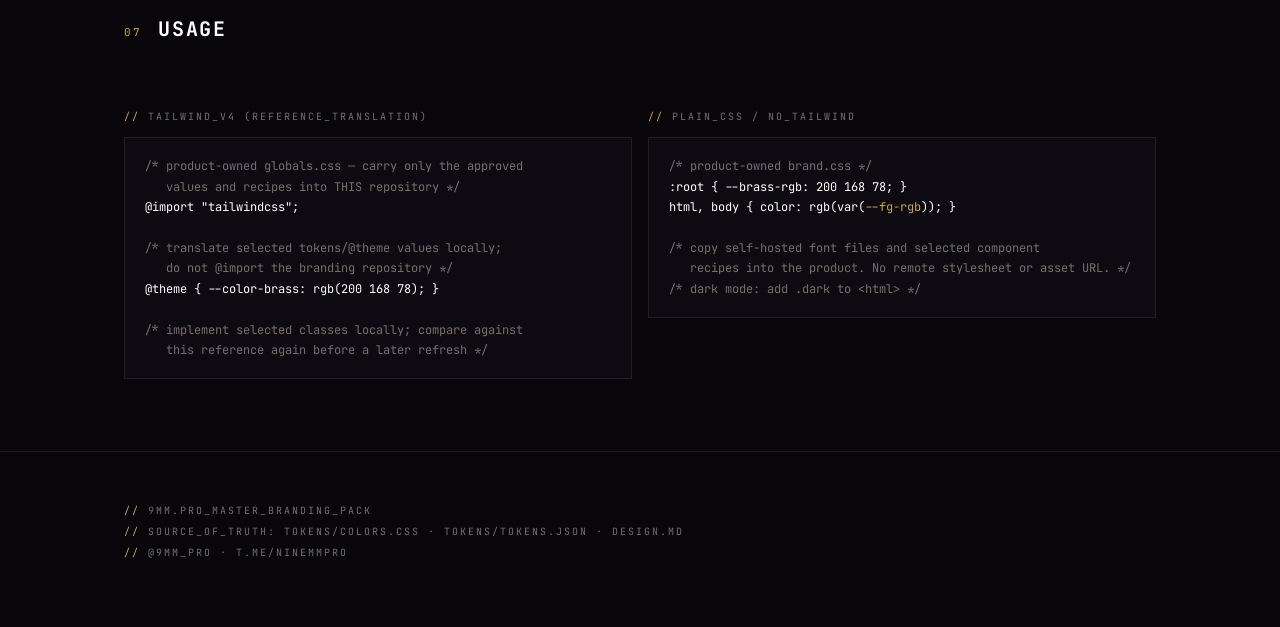
==== commit 554a98e6: "feat: refresh brand reference for active surfaces" ====
--- a/index.html
+++ b/index.html
@@ -168,9 +168,10 @@
       <div class="label"><span class="tick">//</span> MASTER_BRANDING_PACK <span class="animate-blink" style="color:var(--color-brass)">▮</span></div>
       <h1>9MM<span class="dot">.</span>PRO</h1>
       <p class="tagline">Decentralized. Efficient. Yours. — the canonical brand reference
-      for every 9MM Pro frontend. This page is rendered from the pack's own
-      <code>ui/9mm.css</code>, fonts, and logos: every component below is the live shared
-      implementation, with the exact markup to copy.</p>
+      for every 9MM Pro frontend. This page renders the reference recipes locally;
+      when you choose to update a product, carry only the selected values, assets, and
+      patterns into that product's own codebase.
+      It is never a runtime stylesheet or asset dependency.</p>
       <div>
         <a class="btn-terminal" href="DESIGN.md">READ_DESIGN.MD</a>
         <a class="btn-ghost" href="https://9mm.pro">9MM.PRO ↗</a>
@@ -693,6 +694,22 @@
     </div>
 
     <div class="ex">
+      <div class="ex-head"><span class="label"><span class="tick">//</span> PRODUCT_SHELL — lockup, explicit status, ordered flow, network state</span></div>
+      <div class="ex-demo" style="display:block; max-width:640px">
+        <div class="product-lockup"><span>9MM<span class="product-lockup-dot">.</span>PRO</span><span class="product-lockup-separator">/</span><span>ROYAL_GATE</span></div>
+        <div style="display:flex; flex-wrap:wrap; gap:8px; margin-top:14px">
+          <span class="system-status is-live">LIVE</span><span class="system-status is-beta">BETA</span><span class="system-status is-dev">DEV</span><span class="system-status is-soon">SOON</span>
+        </div>
+        <ol class="step-rail" style="margin-top:18px"><li class="is-complete">CONNECT</li><li class="is-current">SIGN</li><li>CHECK</li></ol>
+        <div style="display:flex; flex-wrap:wrap; gap:8px; margin-top:18px"><span class="network-chip">PULSECHAIN</span><span class="network-chip is-soon">ARC CHAIN · SOON</span></div>
+      </div>
+<pre>&lt;div class="<span class="k">product-lockup</span>"&gt;9MM&lt;span class="product-lockup-dot"&gt;.&lt;/span&gt;PRO / CLAIM&lt;/div&gt;
+&lt;span class="<span class="k">system-status is-live</span>"&gt;LIVE&lt;/span&gt;
+&lt;ol class="<span class="k">step-rail</span>"&gt;&lt;li class="is-complete"&gt;CONNECT&lt;/li&gt;&lt;li class="is-current"&gt;SIGN&lt;/li&gt;&lt;/ol&gt;
+&lt;span class="<span class="k">network-chip is-soon</span>"&gt;ARC CHAIN · SOON&lt;/span&gt;</pre>
+    </div>
+
+    <div class="ex">
       <div class="ex-head"><span class="label"><span class="tick">//</span> TEXT_HIERARCHY — the four levels in practice</span></div>
       <div class="ex-demo" style="display:block; max-width:560px">
         <div style="font-weight:700; margin-bottom:6px">PRIMARY — text-fg, bold, mono</div>
@@ -723,15 +740,20 @@
       <div class="icon-cell"><img src="favicon/android-chrome-512x512.png" width="128" height="128" alt=""><span class="label">CHROME 512</span></div>
     </div>
 
-    <div class="label pal-label"><span class="tick">//</span> CHAINS</div>
+    <div class="label pal-label"><span class="tick">//</span> CHAINS — ACTIVE + INFORMATIONAL</div>
     <div class="asset-row">
       <div class="asset-cell"><img src="assets/chains/pulse.svg" alt="PulseChain"></div>
       <div class="asset-cell"><img src="assets/chains/base.svg" alt="Base"></div>
       <div class="asset-cell"><img src="assets/chains/ethereum.svg" alt="Ethereum"></div>
       <div class="asset-cell"><img src="assets/chains/sonic.webp" alt="Sonic"></div>
-      <div class="asset-cell"><img src="assets/chains/solana.svg" alt="Solana"></div>
-      <div class="asset-cell"><img src="assets/chains/bsc.svg" alt="BSC"></div>
-      <div class="asset-cell"><img src="assets/chains/chia.png" alt="Chia"></div>
+      <div class="asset-cell ink-chip"><img src="assets/chains/chia.webp" alt="Chia"></div>
+      <div class="asset-cell" style="background:#e7dfc9" title="Robinhood Chain — informational only"><img src="assets/chains/robinhood.svg" alt="Robinhood Chain — informational only"></div>
+      <div class="asset-cell ink-chip" title="Arc Chain — informational only"><img src="assets/chains/arc.svg" alt="Arc Chain — informational only"></div>
+    </div>
+    <div class="label pal-label"><span class="tick">//</span> LEGACY_UNASSIGNED</div>
+    <div class="asset-row">
+      <div class="asset-cell"><img src="assets/chains/solana.svg" alt="Solana — legacy/unassigned"></div>
+      <div class="asset-cell"><img src="assets/chains/bsc.svg" alt="BSC — legacy/unassigned"></div>
     </div>
 
     <div class="label pal-label"><span class="tick">//</span> 9MM_TOKEN + PROTOCOLS</div>
@@ -751,27 +773,26 @@
     <div class="sec-head"><span class="idx">07</span><h2>USAGE</h2></div>
     <div class="demo-grid">
       <div>
-        <div class="label pal-label"><span class="tick">//</span> TAILWIND_V4 (THE_STANDARD_PATH)</div>
-<pre><span class="c">/* globals.css — reference this repo (submodule or
-   vendored pinned copy), then ONE import: */</span>
+        <div class="label pal-label"><span class="tick">//</span> TAILWIND_V4 (REFERENCE_TRANSLATION)</div>
+<pre><span class="c">/* product-owned globals.css — carry only the approved
+   values and recipes into THIS repository */</span>
 @import "tailwindcss";
-@import "<span class="k">&lt;path&gt;/ui/9mm.css</span>";
-@import "<span class="k">&lt;path&gt;/fonts/fonts.css</span>";
-
-<span class="c">/* tokens + @theme utilities + every component
-   class above. Delete local copies — local
-   copies are how the sites drifted. */</span></pre>
+
+<span class="c">/* translate selected tokens/@theme values locally;
+   do not @import the branding repository */</span>
+@theme { --color-brass: rgb(200 168 78); }
+
+<span class="c">/* implement selected classes locally; compare against
+   this reference again before a later refresh */</span></pre>
       </div>
       <div>
         <div class="label pal-label"><span class="tick">//</span> PLAIN_CSS / NO_TAILWIND</div>
-<pre><span class="c">&lt;!-- same file works without Tailwind
-     (browsers skip the @theme block) --&gt;</span>
-&lt;link rel="stylesheet" href="<span class="k">ui/9mm.css</span>"&gt;
-&lt;link rel="stylesheet" href="<span class="k">fonts/fonts.css</span>"&gt;
-
-<span class="c">/* then: */</span>
-color: var(<span class="k">--color-brass</span>);
-font-family: var(<span class="k">--font-mono</span>);
+<pre><span class="c">/* product-owned brand.css */</span>
+:root { --brass-rgb: 200 168 78; }
+html, body { color: rgb(var(<span class="k">--fg-rgb</span>)); }
+
+<span class="c">/* copy self-hosted font files and selected component
+   recipes into the product. No remote stylesheet or asset URL. */</span>
 <span class="c">/* dark mode: add .dark to &lt;html&gt; */</span></pre>
       </div>
     </div>
--- a/ui/9mm.css
+++ b/ui/9mm.css
@@ -1,19 +1,13 @@
 /* ──────────────────────────────────────────────────────────────
-   9MM Pro — canonical UI layer (Tailwind v4)
-   ONE import gives you: color tokens, the @theme block, base
-   styles, and every shared component class (.bracket-card,
-   .btn-terminal, .grid-bg, …).
-
-     @import "<path-to-branding>/ui/9mm.css";   (after tailwindcss)
-
-   Do NOT copy these rules into a project's globals.css — that is
-   how the sites drifted apart. Import this file; if a component
-   needs to change, change it HERE and every site picks it up.
-
-   Canonical source: extracted from xch-terminal (most current),
-   with reduced-motion guards. Plain-CSS projects can import this
-   too — the @theme block is ignored by browsers and everything
-   else is vanilla CSS.
+   9MM Pro — reference UI layer (Tailwind v4)
+   This file documents the canonical token and component recipes.
+   Product repositories deliberately copy and adapt selected rules
+   into their OWN stylesheets; do not import this repository across
+   a git, build, or runtime boundary.
+
+   Canonical source: distilled from active 9MM product surfaces,
+   with reduced-motion guards. The rules remain valid plain CSS so
+   they can be translated to any stack.
    ────────────────────────────────────────────────────────────── */
 
 @import "../tokens/colors.css";
@@ -477,6 +471,93 @@
 .badge-live { border-color: rgb(var(--success-rgb) / 0.4); color: rgb(var(--success-rgb)); }
 .badge-soon { border-color: rgb(var(--warn-rgb) / 0.4); color: rgb(var(--warn-rgb)); }
 .badge-deprecated { color: rgb(var(--fg-subtle-rgb)); text-decoration: line-through; }
+
+/* ── product shell primitives ───────────────────────────────
+   Reference markup:
+   <div class="product-lockup"><span>9MM<span class="product-lockup-dot">.</span>PRO</span><span class="product-lockup-separator">/</span><span>CLAIM</span></div>
+   <span class="system-status is-live">LIVE</span>
+   <ol class="step-rail"><li class="is-complete">CONNECT</li><li class="is-current">SIGN</li><li>CHECK</li></ol>
+   <span class="network-chip is-soon">ARC CHAIN · SOON</span> */
+.product-lockup {
+  display: inline-flex;
+  align-items: baseline;
+  gap: 0.5em;
+  color: rgb(var(--fg-rgb));
+  font-family: var(--font-mono);
+  font-size: 11px;
+  font-weight: 700;
+  letter-spacing: 0.16em;
+  text-transform: uppercase;
+  white-space: nowrap;
+}
+.product-lockup-dot, .product-lockup-separator { color: rgb(var(--brass-rgb)); }
+.product-lockup-separator { letter-spacing: 0; }
+
+.system-status {
+  display: inline-flex;
+  align-items: center;
+  gap: 6px;
+  border: 1px solid var(--hairline);
+  color: rgb(var(--fg-muted-rgb));
+  font-family: var(--font-mono);
+  font-size: 10px;
+  font-weight: 600;
+  letter-spacing: 0.16em;
+  padding: 4px 8px;
+  text-transform: uppercase;
+}
+.system-status::before {
+  content: '';
+  width: 5px;
+  height: 5px;
+  background: currentColor;
+  border-radius: 50%;
+}
+.system-status.is-live { border-color: rgb(var(--success-rgb) / 0.4); color: rgb(var(--success-rgb)); }
+.system-status.is-soon { border-color: rgb(var(--warn-rgb) / 0.4); color: rgb(var(--warn-rgb)); }
+.system-status.is-dev { border-style: dashed; color: rgb(var(--fg-subtle-rgb)); }
+.system-status.is-beta { border-color: var(--hairline-brass); color: rgb(var(--brass-rgb)); }
+
+.step-rail {
+  display: flex;
+  flex-wrap: wrap;
+  gap: 0;
+  list-style: none;
+  margin: 0;
+  padding: 0;
+}
+.step-rail > li {
+  display: inline-flex;
+  align-items: center;
+  gap: 8px;
+  color: rgb(var(--fg-subtle-rgb));
+  font-family: var(--font-mono);
+  font-size: 10px;
+  letter-spacing: 0.16em;
+  text-transform: uppercase;
+}
+.step-rail > li + li::before { content: '→'; color: rgb(var(--fg-subtle-rgb)); }
+.step-rail > li.is-complete { color: rgb(var(--success-rgb)); }
+.step-rail > li.is-current { color: rgb(var(--brass-rgb)); }
+.step-rail > li.is-unavailable { color: rgb(var(--fg-subtle-rgb)); text-decoration: line-through; }
+
+.network-chip {
+  display: inline-flex;
+  align-items: center;
+  border: 1px solid var(--hairline-brass);
+  color: rgb(var(--brass-rgb));
+  font-family: var(--font-mono);
+  font-size: 10px;
+  font-weight: 600;
+  letter-spacing: 0.14em;
+  padding: 5px 8px;
+  text-transform: uppercase;
+}
+.network-chip.is-soon {
+  border-color: rgb(var(--warn-rgb) / 0.55);
+  border-style: dashed;
+  color: rgb(var(--warn-rgb));
+}
 
 /* ── tabs ─────────────────────────────────────────────────── */
 .tabs {
